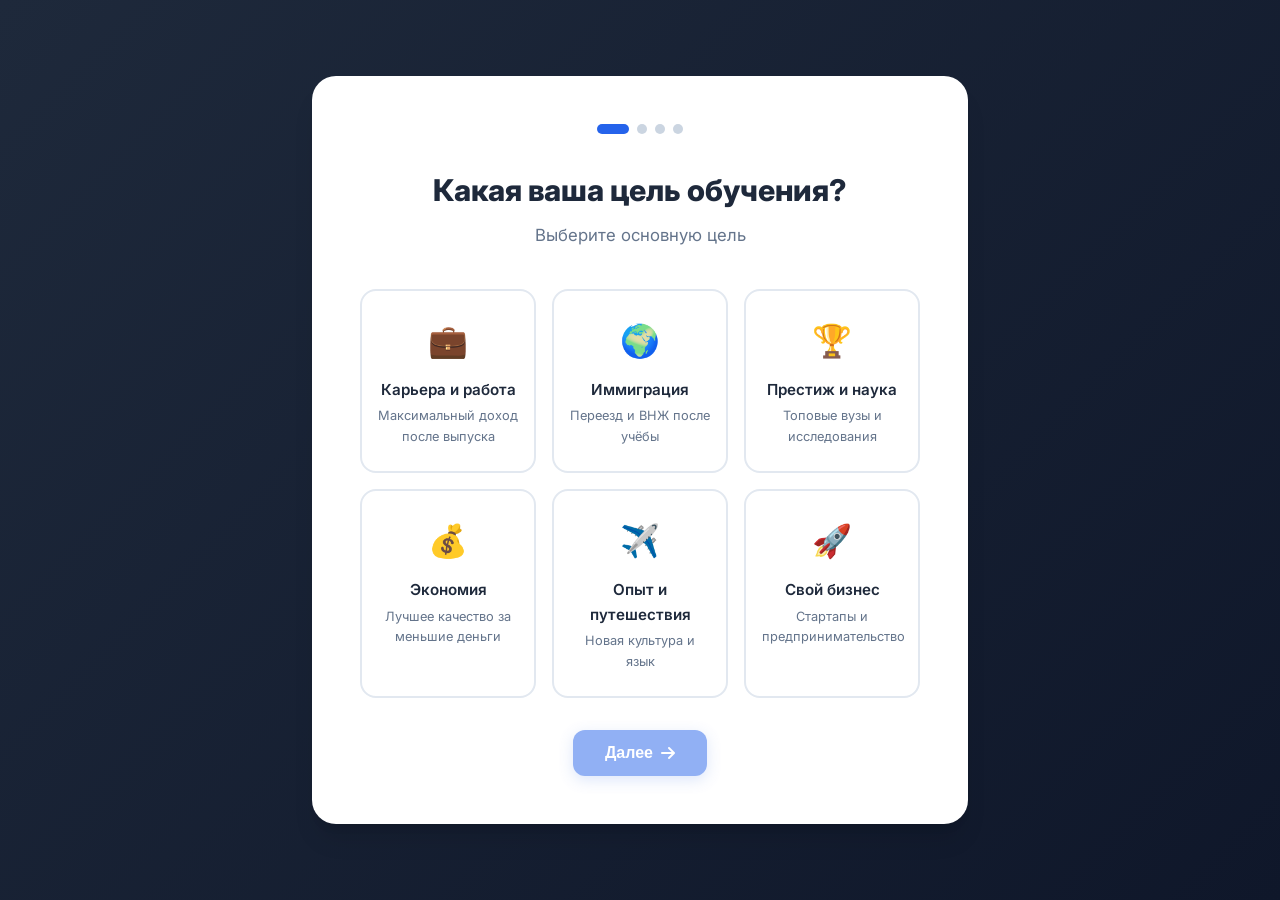
==== uniselect.html @ 7693657a "Мобильный UX, иконки FA, редизайн quiz, i18n 3 языка - Мобильная навигация: lang-switcher скрыт в хе" ====
<!DOCTYPE html>
<html lang="ru">
<head>
<meta charset="UTF-8">
<meta name="viewport" content="width=device-width, initial-scale=1.0">
<title>Подбор университета | NIHAO STUDY</title>
<link href="https://fonts.googleapis.com/css2?family=Inter:wght@300;400;500;600;700;800&display=swap" rel="stylesheet">
<link rel="stylesheet" href="https://cdnjs.cloudflare.com/ajax/libs/font-awesome/6.4.0/css/all.min.css">
<style>
:root {
  --primary: #2563eb; --primary-dark: #1d4ed8; --primary-light: #dbeafe;
  --secondary: #f59e0b; --success: #10b981; --danger: #ef4444; --warning: #f59e0b;
  --dark: #1e293b; --gray-50: #f8fafc; --gray-100: #f1f5f9; --gray-200: #e2e8f0;
  --gray-300: #cbd5e1; --gray-400: #94a3b8; --gray-500: #64748b; --gray-600: #475569;
  --gray-700: #334155; --gray-800: #1e293b;
  --shadow-sm: 0 1px 2px 0 rgb(0 0 0 / 0.05);
  --shadow: 0 1px 3px 0 rgb(0 0 0 / 0.1), 0 1px 2px -1px rgb(0 0 0 / 0.1);
  --shadow-md: 0 4px 6px -1px rgb(0 0 0 / 0.1), 0 2px 4px -2px rgb(0 0 0 / 0.1);
  --shadow-lg: 0 10px 15px -3px rgb(0 0 0 / 0.1), 0 4px 6px -4px rgb(0 0 0 / 0.1);
  --shadow-xl: 0 20px 25px -5px rgb(0 0 0 / 0.1), 0 8px 10px -6px rgb(0 0 0 / 0.1);
  --radius: 12px; --radius-lg: 16px; --radius-xl: 24px;
}
* { margin: 0; padding: 0; box-sizing: border-box; }
body {
  font-family: 'Inter', -apple-system, BlinkMacSystemFont, sans-serif;
  background: var(--gray-50); color: var(--gray-800); line-height: 1.6; overflow-x: hidden;
}

/* Onboarding */
.onboarding-overlay {
  position: fixed; inset: 0; z-index: 1000;
  background: linear-gradient(135deg, #1e293b 0%, #0f172a 100%);
  display: flex; align-items: center; justify-content: center;
  transition: opacity 0.6s ease, visibility 0.6s ease;
}
.onboarding-overlay.hidden { opacity: 0; visibility: hidden; pointer-events: none; }
.onboarding-container { width: 100%; max-width: 720px; padding: 2rem; }
.onboarding-step {
  background: white; border-radius: var(--radius-xl); padding: 3rem;
  box-shadow: var(--shadow-xl); animation: slideUp 0.5s ease; display: none;
}
.onboarding-step.active { display: block; }
@keyframes slideUp { from { opacity: 0; transform: translateY(30px); } to { opacity: 1; transform: translateY(0); } }
.step-indicator { display: flex; gap: 8px; justify-content: center; margin-bottom: 2rem; }
.step-dot { width: 10px; height: 10px; border-radius: 50%; background: var(--gray-300); transition: all 0.3s ease; }
.step-dot.active { background: var(--primary); width: 32px; border-radius: 5px; }
.step-dot.completed { background: var(--success); }
.onboarding-title { font-size: 1.875rem; font-weight: 800; text-align: center; margin-bottom: 0.5rem; color: var(--dark); }
.onboarding-subtitle { text-align: center; color: var(--gray-500); margin-bottom: 2.5rem; font-size: 1.05rem; }
.option-grid { display: grid; grid-template-columns: repeat(auto-fit, minmax(160px, 1fr)); gap: 1rem; margin-bottom: 2rem; }
.option-card {
  border: 2px solid var(--gray-200); border-radius: var(--radius-lg); padding: 1.5rem 1rem;
  text-align: center; cursor: pointer; transition: all 0.2s ease; background: white;
}
.option-card:hover { border-color: var(--primary-light); transform: translateY(-2px); }
.option-card.selected { border-color: var(--primary); background: var(--primary-light); box-shadow: 0 0 0 4px rgba(37,99,235,0.1); }
.option-card .icon { font-size: 2rem; margin-bottom: 0.75rem; display: block; }
.option-card .label { font-weight: 600; font-size: 0.95rem; }
.option-card .desc { font-size: 0.8rem; color: var(--gray-500); margin-top: 0.25rem; }
.range-slider { margin: 2rem 0; }
.range-slider label { display: flex; justify-content: space-between; font-weight: 600; margin-bottom: 0.75rem; }
.range-slider input[type="range"] { width: 100%; height: 8px; -webkit-appearance: none; background: var(--gray-200); border-radius: 4px; outline: none; }
.range-slider input[type="range"]::-webkit-slider-thumb { -webkit-appearance: none; width: 24px; height: 24px; background: var(--primary); border-radius: 50%; cursor: pointer; box-shadow: 0 2px 6px rgba(37,99,235,0.3); border: 3px solid white; }
.range-value { text-align: center; font-size: 1.5rem; font-weight: 800; color: var(--primary); margin-top: 0.5rem; }
.btn-group { display: flex; gap: 1rem; justify-content: center; margin-top: 2rem; flex-wrap: wrap; }
.btn {
  padding: 0.875rem 2rem; border-radius: var(--radius); font-weight: 600; font-size: 1rem;
  cursor: pointer; border: none; transition: all 0.2s ease; display: inline-flex; align-items: center; gap: 0.5rem;
}
.btn-primary { background: var(--primary); color: white; box-shadow: 0 4px 14px rgba(37,99,235,0.3); }
.btn-primary:hover { background: var(--primary-dark); transform: translateY(-1px); }
.btn-secondary { background: var(--gray-100); color: var(--gray-700); }
.btn-secondary:hover { background: var(--gray-200); }
.btn:disabled { opacity: 0.5; cursor: not-allowed; transform: none !important; }

/* App */
.app-container { display: none; }
.app-container.active { display: block; }
.app-header {
  background: rgba(255,255,255,0.95); border-bottom: 1px solid var(--gray-200);
  padding: 0 2rem; position: sticky; top: 0; z-index: 100; backdrop-filter: blur(10px);
}
.header-inner { max-width: 1400px; margin: 0 auto; display: flex; align-items: center; justify-content: space-between; height: 64px; }
.logo { display: flex; align-items: center; gap: 0.75rem; font-weight: 800; font-size: 1.35rem; color: var(--dark); text-decoration: none; }
.logo-icon { width: 40px; height: 40px; background: linear-gradient(135deg, var(--primary), #3b82f6); border-radius: var(--radius); display: flex; align-items: center; justify-content: center; color: white; font-size: 1.1rem; }
.nav-tabs { display: flex; gap: 0.25rem; }
.nav-tab { padding: 0.5rem 1.25rem; border-radius: var(--radius); font-weight: 500; font-size: 0.9rem; cursor: pointer; border: none; background: transparent; color: var(--gray-500); transition: all 0.2s; position: relative; }
.nav-tab:hover { color: var(--gray-700); background: var(--gray-100); }
.nav-tab.active { color: var(--primary); background: var(--primary-light); }
.nav-tab .badge { position: absolute; top: 2px; right: 2px; background: var(--danger); color: white; font-size: 0.65rem; width: 18px; height: 18px; border-radius: 50%; display: flex; align-items: center; justify-content: center; font-weight: 700; }
.header-actions { display: flex; align-items: center; gap: 0.75rem; }
.lang-switch, .currency-switch {
  padding: 0.4rem 0.75rem; border: 1px solid var(--gray-200); border-radius: var(--radius);
  background: white; font-size: 0.85rem; cursor: pointer; color: var(--gray-600); font-weight: 500;
}
.user-avatar { width: 36px; height: 36px; background: linear-gradient(135deg, var(--primary), #8b5cf6); border-radius: 50%; display: flex; align-items: center; justify-content: center; color: white; font-weight: 700; font-size: 0.85rem; cursor: pointer; }

.main-content { max-width: 1400px; margin: 0 auto; padding: 2rem; display: grid; grid-template-columns: 280px 1fr; gap: 2rem; }
.sidebar { position: sticky; top: 88px; height: calc(100vh - 104px); overflow-y: auto; }
.filter-card { background: white; border-radius: var(--radius-lg); padding: 1.5rem; margin-bottom: 1rem; box-shadow: var(--shadow-sm); border: 1px solid var(--gray-200); }
.filter-title { font-weight: 700; font-size: 0.9rem; margin-bottom: 1rem; display: flex; align-items: center; gap: 0.5rem; color: var(--gray-700); }
.filter-group { margin-bottom: 1.25rem; }
.filter-group:last-child { margin-bottom: 0; }
.filter-label { font-size: 0.8rem; font-weight: 600; color: var(--gray-500); margin-bottom: 0.5rem; display: block; }
.checkbox-list { display: flex; flex-direction: column; gap: 0.4rem; }
.checkbox-item { display: flex; align-items: center; gap: 0.6rem; padding: 0.4rem 0.5rem; border-radius: 8px; cursor: pointer; transition: background 0.15s; font-size: 0.9rem; }
.checkbox-item:hover { background: var(--gray-50); }
.checkbox-item input[type="checkbox"] { width: 18px; height: 18px; accent-color: var(--primary); cursor: pointer; }
.checkbox-item .count { margin-left: auto; font-size: 0.75rem; color: var(--gray-400); background: var(--gray-100); padding: 2px 8px; border-radius: 10px; }
.price-range { display: flex; align-items: center; gap: 0.5rem; }
.price-range input { flex: 1; padding: 0.5rem; border: 1px solid var(--gray-200); border-radius: 8px; font-size: 0.85rem; text-align: center; }
.reset-btn { width: 100%; padding: 0.75rem; border: 1px solid var(--gray-200); background: white; border-radius: var(--radius); font-weight: 600; color: var(--gray-600); cursor: pointer; transition: all 0.2s; font-size: 0.9rem; }
.reset-btn:hover { background: var(--gray-50); border-color: var(--gray-300); }

.content-area { min-width: 0; }
.content-header { display: flex; align-items: center; justify-content: space-between; margin-bottom: 1.5rem; flex-wrap: wrap; gap: 1rem; }
.results-count { font-size: 1.1rem; font-weight: 700; color: var(--gray-800); }
.results-count span { color: var(--primary); }
.sort-dropdown { padding: 0.5rem 1rem; border: 1px solid var(--gray-200); border-radius: var(--radius); background: white; font-size: 0.9rem; cursor: pointer; color: var(--gray-600); }

.uni-grid { display: grid; grid-template-columns: repeat(auto-fill, minmax(340px, 1fr)); gap: 1.25rem; }
.uni-card { background: white; border-radius: var(--radius-lg); border: 1px solid var(--gray-200); overflow: hidden; transition: all 0.3s ease; position: relative; display: flex; flex-direction: column; }
.uni-card:hover { transform: translateY(-4px); box-shadow: var(--shadow-lg); border-color: var(--gray-300); }
.uni-card.compared { border-color: var(--primary); box-shadow: 0 0 0 3px var(--primary-light); }
.uni-card.favorite .fav-btn { color: var(--danger); }
.uni-card-header { padding: 1.25rem 1.25rem 0.75rem; display: flex; gap: 1rem; }
.uni-logo { width: 56px; height: 56px; border-radius: var(--radius); background: linear-gradient(135deg, var(--gray-100), var(--gray-200)); display: flex; align-items: center; justify-content: center; font-size: 1.5rem; flex-shrink: 0; }
.uni-header-info { flex: 1; min-width: 0; }
.uni-name { font-weight: 700; font-size: 1.05rem; color: var(--dark); line-height: 1.3; margin-bottom: 0.25rem; white-space: nowrap; overflow: hidden; text-overflow: ellipsis; }
.uni-location { font-size: 0.85rem; color: var(--gray-500); display: flex; align-items: center; gap: 0.35rem; }
.uni-ranking { display: flex; align-items: center; gap: 0.5rem; margin-top: 0.4rem; flex-wrap: wrap; }
.rank-badge { background: var(--primary-light); color: var(--primary); padding: 0.2rem 0.6rem; border-radius: 6px; font-size: 0.75rem; font-weight: 700; }
.rank-badge.gold { background: #fef3c7; color: #92400e; }
.rank-badge.silver { background: #f3f4f6; color: #4b5563; }
.uni-card-body { padding: 0 1.25rem; flex: 1; }
.uni-tags { display: flex; flex-wrap: wrap; gap: 0.4rem; margin-bottom: 0.75rem; }
.uni-tag { font-size: 0.75rem; font-weight: 500; padding: 0.25rem 0.6rem; border-radius: 6px; background: var(--gray-100); color: var(--gray-600); }
.uni-tag.lang-en { background: #dbeafe; color: #1e40af; }
.uni-tag.lang-cn { background: #fce7f3; color: #9d174d; }
.uni-tag.lang-ru { background: #f3e8ff; color: #6b21a8; }
.uni-tag.deadline { background: #fef3c7; color: #92400e; }
.uni-details { display: grid; grid-template-columns: 1fr 1fr; gap: 0.5rem; margin-bottom: 0.75rem; }
.detail-item { font-size: 0.85rem; }
.detail-item .label { font-size: 0.75rem; color: var(--gray-400); margin-bottom: 0.1rem; }
.detail-item .value { font-weight: 600; color: var(--gray-700); }
.detail-item .value.price { color: var(--success); }
.uni-progress { margin-bottom: 0.75rem; }
.progress-label { display: flex; justify-content: space-between; font-size: 0.8rem; margin-bottom: 0.3rem; }
.progress-label .label { color: var(--gray-500); }
.progress-label .value { font-weight: 700; color: var(--primary); }
.progress-bar { height: 6px; background: var(--gray-100); border-radius: 3px; overflow: hidden; }
.progress-fill { height: 100%; background: linear-gradient(90deg, var(--primary), #3b82f6); border-radius: 3px; transition: width 0.6s ease; }
.uni-card-footer { padding: 0.75rem 1.25rem 1.25rem; display: flex; gap: 0.5rem; }
.card-btn { flex: 1; padding: 0.6rem; border-radius: var(--radius); font-size: 0.85rem; font-weight: 600; cursor: pointer; border: none; transition: all 0.2s; display: flex; align-items: center; justify-content: center; gap: 0.4rem; }
.card-btn-outline { background: white; border: 1px solid var(--gray-200); color: var(--gray-600); }
.card-btn-outline:hover { background: var(--gray-50); border-color: var(--gray-300); }
.card-btn-primary { background: var(--primary); color: white; }
.card-btn-primary:hover { background: var(--primary-dark); }
.card-btn-primary.added { background: var(--success); }

.compare-bar { position: fixed; bottom: 0; left: 0; right: 0; background: white; border-top: 1px solid var(--gray-200); padding: 1rem 2rem; box-shadow: 0 -4px 20px rgba(0,0,0,0.08); z-index: 90; transform: translateY(100%); transition: transform 0.3s ease; }
.compare-bar.active { transform: translateY(0); }
.compare-bar-inner { max-width: 1400px; margin: 0 auto; display: flex; align-items: center; justify-content: space-between; flex-wrap: wrap; gap: 1rem; }
.compare-thumbs { display: flex; gap: 0.75rem; }
.compare-thumb { width: 48px; height: 48px; border-radius: var(--radius); background: var(--gray-100); display: flex; align-items: center; justify-content: center; font-size: 1.25rem; border: 2px solid var(--gray-200); position: relative; }
.compare-thumb .remove { position: absolute; top: -6px; right: -6px; width: 18px; height: 18px; background: var(--danger); color: white; border-radius: 50%; font-size: 0.65rem; display: flex; align-items: center; justify-content: center; cursor: pointer; }
.compare-info { font-weight: 600; color: var(--gray-700); }
.compare-info span { color: var(--primary); }
.compare-actions { display: flex; gap: 0.75rem; }

.modal-overlay { position: fixed; inset: 0; z-index: 200; background: rgba(15, 23, 42, 0.6); backdrop-filter: blur(4px); display: flex; align-items: center; justify-content: center; padding: 2rem; opacity: 0; visibility: hidden; transition: all 0.3s ease; }
.modal-overlay.active { opacity: 1; visibility: visible; }
.modal { background: white; border-radius: var(--radius-xl); width: 100%; max-width: 1200px; max-height: 90vh; overflow: hidden; display: flex; flex-direction: column; transform: scale(0.95); transition: transform 0.3s ease; }
.modal-overlay.active .modal { transform: scale(1); }
.modal-header { padding: 1.5rem 2rem; border-bottom: 1px solid var(--gray-200); display: flex; align-items: center; justify-content: space-between; }
.modal-title { font-size: 1.25rem; font-weight: 700; }
.modal-close { width: 36px; height: 36px; border-radius: 50%; border: none; background: var(--gray-100); cursor: pointer; font-size: 1.1rem; color: var(--gray-500); transition: all 0.2s; }
.modal-close:hover { background: var(--gray-200); color: var(--gray-700); }
.modal-body { padding: 2rem; overflow-y: auto; flex: 1; }

.comparison-table { width: 100%; border-collapse: collapse; }
.comparison-table th, .comparison-table td { padding: 1rem; text-align: left; border-bottom: 1px solid var(--gray-200); }
.comparison-table th { background: var(--gray-50); font-weight: 700; font-size: 0.85rem; color: var(--gray-500); text-transform: uppercase; letter-spacing: 0.05em; position: sticky; top: 0; }
.comparison-table td { font-size: 0.95rem; vertical-align: top; }
.comparison-table tr:hover td { background: var(--gray-50); }
.comparison-table .uni-col { min-width: 220px; }
.comparison-table .uni-col-header { display: flex; align-items: center; gap: 0.75rem; }
.comparison-table .uni-col-logo { width: 40px; height: 40px; border-radius: 8px; background: var(--gray-100); display: flex; align-items: center; justify-content: center; font-size: 1.2rem; }
.comparison-table .uni-col-name { font-weight: 700; font-size: 0.95rem; }
.comparison-table .uni-col-location { font-size: 0.8rem; color: var(--gray-500); }
.comparison-table .highlight-best { background: #ecfdf5 !important; color: var(--success); font-weight: 700; }
.comparison-table .highlight-worst { background: #fef2f2 !important; color: var(--danger); }

.chart-row { display: flex; align-items: center; gap: 1rem; margin: 0.3rem 0; }
.chart-bar-bg { flex: 1; height: 8px; background: var(--gray-100); border-radius: 4px; overflow: hidden; }
.chart-bar-fill { height: 100%; border-radius: 4px; transition: width 0.6s ease; }
.chart-label { font-size: 0.8rem; font-weight: 600; min-width: 40px; text-align: right; }

.rec-section { background: linear-gradient(135deg, #1e293b, #0f172a); border-radius: var(--radius-xl); padding: 2rem; color: white; margin-bottom: 2rem; }
.rec-header { display: flex; align-items: center; gap: 1rem; margin-bottom: 1.5rem; }
.rec-icon { width: 48px; height: 48px; background: rgba(255,255,255,0.1); border-radius: var(--radius); display: flex; align-items: center; justify-content: center; font-size: 1.5rem; }
.rec-title { font-size: 1.25rem; font-weight: 700; }
.rec-subtitle { font-size: 0.9rem; opacity: 0.7; }
.rec-cards { display: grid; grid-template-columns: repeat(auto-fit, minmax(280px, 1fr)); gap: 1rem; }
.rec-card { background: rgba(255,255,255,0.05); border: 1px solid rgba(255,255,255,0.1); border-radius: var(--radius-lg); padding: 1.25rem; transition: all 0.2s; }
.rec-card:hover { background: rgba(255,255,255,0.08); transform: translateY(-2px); }
.rec-match { display: flex; align-items: center; justify-content: space-between; margin-bottom: 0.75rem; }
.rec-match-label { font-size: 0.8rem; opacity: 0.7; }
.rec-match-value { font-size: 1.25rem; font-weight: 800; color: #34d399; }
.rec-uni-name { font-weight: 700; margin-bottom: 0.25rem; }
.rec-uni-location { font-size: 0.85rem; opacity: 0.7; margin-bottom: 0.75rem; }
.rec-reasons { display: flex; flex-direction: column; gap: 0.4rem; }
.rec-reason { font-size: 0.8rem; display: flex; align-items: center; gap: 0.4rem; }
.rec-reason i { color: #34d399; font-size: 0.7rem; }

.favorites-grid { display: grid; grid-template-columns: repeat(auto-fill, minmax(300px, 1fr)); gap: 1.25rem; }
.checklist-card { background: white; border-radius: var(--radius-lg); padding: 1.5rem; border: 1px solid var(--gray-200); margin-bottom: 1.25rem; }
.checklist-title { font-weight: 700; margin-bottom: 1rem; display: flex; align-items: center; gap: 0.5rem; }
.checklist-item { display: flex; align-items: center; gap: 0.75rem; padding: 0.6rem 0; border-bottom: 1px solid var(--gray-100); cursor: pointer; transition: all 0.2s; }
.checklist-item:last-child { border-bottom: none; }
.checklist-item:hover { padding-left: 0.5rem; }
.checklist-item input[type="checkbox"] { width: 20px; height: 20px; accent-color: var(--primary); cursor: pointer; }
.checklist-item.checked { opacity: 0.5; text-decoration: line-through; }
.checklist-progress { margin-top: 1rem; height: 8px; background: var(--gray-100); border-radius: 4px; overflow: hidden; }
.checklist-progress-fill { height: 100%; background: var(--success); border-radius: 4px; transition: width 0.4s ease; }
.checklist-progress-text { text-align: right; font-size: 0.8rem; color: var(--gray-500); margin-top: 0.5rem; }

.analytics-grid { display: grid; grid-template-columns: repeat(auto-fit, minmax(300px, 1fr)); gap: 1.25rem; }
.analytics-card { background: white; border-radius: var(--radius-lg); padding: 1.5rem; border: 1px solid var(--gray-200); }
.analytics-card h3 { font-size: 1rem; font-weight: 700; margin-bottom: 1rem; color: var(--gray-700); }
.stat-row { display: flex; justify-content: space-between; align-items: center; padding: 0.6rem 0; border-bottom: 1px solid var(--gray-100); }
.stat-row:last-child { border-bottom: none; }
.stat-label { font-size: 0.9rem; color: var(--gray-600); }
.stat-value { font-weight: 700; color: var(--gray-800); }
.stat-value.positive { color: var(--success); }
.stat-value.negative { color: var(--danger); }
.roi-chart { display: flex; align-items: flex-end; gap: 1rem; height: 200px; padding-top: 1rem; }
.roi-bar-wrapper { flex: 1; display: flex; flex-direction: column; align-items: center; gap: 0.5rem; }
.roi-bar { width: 100%; background: linear-gradient(to top, var(--primary), #3b82f6); border-radius: 6px 6px 0 0; transition: height 0.8s ease; min-height: 4px; }
.roi-bar-label { font-size: 0.75rem; font-weight: 600; color: var(--gray-600); text-align: center; }
.roi-bar-value { font-size: 0.8rem; font-weight: 700; color: var(--primary); }

.empty-state { text-align: center; padding: 4rem 2rem; }
.empty-state-icon { font-size: 4rem; margin-bottom: 1rem; opacity: 0.3; }
.empty-state h3 { font-size: 1.25rem; margin-bottom: 0.5rem; }
.empty-state p { color: var(--gray-500); }

.toast-container { position: fixed; top: 80px; right: 2rem; z-index: 300; display: flex; flex-direction: column; gap: 0.5rem; }
.toast { background: white; border-radius: var(--radius); padding: 1rem 1.25rem; box-shadow: var(--shadow-lg); border-left: 4px solid var(--primary); display: flex; align-items: center; gap: 0.75rem; animation: slideInRight 0.3s ease; min-width: 280px; }
.toast.success { border-left-color: var(--success); }
.toast.error { border-left-color: var(--danger); }
@keyframes slideInRight { from { opacity: 0; transform: translateX(30px); } to { opacity: 1; transform: translateX(0); } }

@keyframes fadeIn { from { opacity: 0; transform: translateY(10px); } to { opacity: 1; transform: translateY(0); } }
.animate-in { animation: fadeIn 0.4s ease forwards; }

.mobile-filter-toggle { display: none; position: fixed; bottom: 80px; right: 1rem; width: 56px; height: 56px; border-radius: 50%; background: var(--primary); color: white; border: none; box-shadow: var(--shadow-lg); font-size: 1.25rem; cursor: pointer; z-index: 80; align-items: center; justify-content: center; }

::-webkit-scrollbar { width: 8px; }
::-webkit-scrollbar-track { background: transparent; }
::-webkit-scrollbar-thumb { background: var(--gray-300); border-radius: 4px; }
::-webkit-scrollbar-thumb:hover { background: var(--gray-400); }

@media (max-width: 1024px) {
  .main-content { grid-template-columns: 1fr; }
  .sidebar { position: relative; top: 0; height: auto; }
  .uni-grid { grid-template-columns: repeat(auto-fill, minmax(300px, 1fr)); }
  .mobile-filter-toggle { display: flex; }
}
@media (max-width: 768px) {
  .main-content { padding: 1rem; }
  .uni-grid { grid-template-columns: 1fr; }
  .onboarding-container { padding: 1rem; }
  .onboarding-step { padding: 1.5rem; }
  .nav-tabs { display: none; }
  .modal { max-width: 100%; border-radius: var(--radius-lg) var(--radius-lg) 0 0; }
  .modal-overlay { align-items: flex-end; padding: 0; }
  .comparison-table { font-size: 0.85rem; }
  .comparison-table th, .comparison-table td { padding: 0.75rem 0.5rem; }
  .header-actions .btn-secondary { display: none; }
}
</style>
</head>
<body>

<!-- ONBOARDING -->
<div class="onboarding-overlay" id="onboarding">
<div class="onboarding-container">

<!-- Step 1: Goal -->
<div class="onboarding-step active" data-step="1">
  <div class="step-indicator"><div class="step-dot active"></div><div class="step-dot"></div><div class="step-dot"></div><div class="step-dot"></div></div>
  <h2 class="onboarding-title">Какая ваша цель обучения?</h2>
  <p class="onboarding-subtitle">Выберите основную цель — это поможет нам подобрать лучшие варианты</p>
  <div class="option-grid" id="goal-options">
    <div class="option-card" data-value="career"><span class="icon">💼</span><div class="label">Карьера и работа</div><div class="desc">Максимальный доход после выпуска</div></div>
    <div class="option-card" data-value="immigration"><span class="icon">🌍</span><div class="label">Иммиграция</div><div class="desc">Переезд и ВНЖ после учёбы</div></div>
    <div class="option-card" data-value="prestige"><span class="icon">🏆</span><div class="label">Престиж и наука</div><div class="desc">Топовые вузы и исследования</div></div>
    <div class="option-card" data-value="budget"><span class="icon">💰</span><div class="label">Экономия</div><div class="desc">Лучшее качество за меньшие деньги</div></div>
    <div class="option-card" data-value="experience"><span class="icon">✈️</span><div class="label">Опыт и путешествия</div><div class="desc">Новая культура и язык</div></div>
    <div class="option-card" data-value="startup"><span class="icon">🚀</span><div class="label">Свой бизнес</div><div class="desc">Стартапы и предпринимательство</div></div>
  </div>
  <div class="btn-group">
    <button class="btn btn-primary" id="btn-step1-next" disabled>Далее <i class="fas fa-arrow-right"></i></button>
  </div>
</div>

<!-- Step 2: Region -->
<div class="onboarding-step" data-step="2">
  <div class="step-indicator"><div class="step-dot completed"></div><div class="step-dot active"></div><div class="step-dot"></div><div class="step-dot"></div></div>
  <h2 class="onboarding-title">Какие страны рассматриваете?</h2>
  <p class="onboarding-subtitle">Можно выбрать несколько вариантов</p>
  <div class="option-grid" id="region-options">
    <div class="option-card" data-value="china"><span class="icon">🇨🇳</span><div class="label">Китай</div><div class="desc">Стипендии, технологии, рынок</div></div>
    <div class="option-card" data-value="usa"><span class="icon">🇺🇸</span><div class="label">США</div><div class="desc">Топовые вузы, стартапы</div></div>
    <div class="option-card" data-value="europe"><span class="icon">🇪🇺</span><div class="label">Европа</div><div class="desc">Доступное образование, ВНЖ</div></div>
    <div class="option-card" data-value="other"><span class="icon">🌏</span><div class="label">Другие страны</div><div class="desc">Канада, Австралия, Азия</div></div>
  </div>
  <div class="btn-group">
    <button class="btn btn-secondary" id="btn-step2-back"><i class="fas fa-arrow-left"></i> Назад</button>
    <button class="btn btn-primary" id="btn-step2-next" disabled>Далее <i class="fas fa-arrow-right"></i></button>
  </div>
</div>

<!-- Step 3: Budget -->
<div class="onboarding-step" data-step="3">
  <div class="step-indicator"><div class="step-dot completed"></div><div class="step-dot completed"></div><div class="step-dot active"></div><div class="step-dot"></div></div>
  <h2 class="onboarding-title">Какой бюджет на обучение в год?</h2>
  <p class="onboarding-subtitle">Укажите максимальную сумму в USD</p>
  <div class="range-slider">
    <label><span>Бюджет</span><span id="budget-label">$15,000</span></label>
    <input type="range" id="budget-range" min="0" max="100000" step="1000" value="15000">
    <div class="range-value" id="budget-value">$15,000 / год</div>
  </div>
  <div class="btn-group">
    <button class="btn btn-secondary" id="btn-step3-back"><i class="fas fa-arrow-left"></i> Назад</button>
    <button class="btn btn-primary" id="btn-step3-next">Далее <i class="fas fa-arrow-right"></i></button>
  </div>
</div>

<!-- Step 4: Language -->
<div class="onboarding-step" data-step="4">
  <div class="step-indicator"><div class="step-dot completed"></div><div class="step-dot completed"></div><div class="step-dot completed"></div><div class="step-dot active"></div></div>
  <h2 class="onboarding-title">Какой язык обучения предпочитаете?</h2>
  <p class="onboarding-subtitle">Можно выбрать несколько вариантов</p>
  <div class="option-grid" id="lang-options">
    <div class="option-card" data-value="english"><span class="icon">🇬🇧</span><div class="label">Английский</div><div class="desc">IELTS/TOEFL требуется</div></div>
    <div class="option-card" data-value="chinese"><span class="icon">🇨🇳</span><div class="label">Китайский</div><div class="desc">HSK требуется</div></div>
    <div class="option-card" data-value="russian"><span class="icon">🇷🇺</span><div class="label">Русский</div><div class="desc">Доступно в некоторых вузах</div></div>
    <div class="option-card" data-value="any"><span class="icon">🌐</span><div class="label">Любой</div><div class="desc">Не имеет значения</div></div>
  </div>
  <div class="btn-group">
    <button class="btn btn-secondary" id="btn-step4-back"><i class="fas fa-arrow-left"></i> Назад</button>
    <button class="btn btn-primary" id="btn-step4-finish" disabled>Начать подбор <i class="fas fa-rocket"></i></button>
  </div>
</div>

</div>
</div>

<!-- APP -->
<div class="app-container" id="app">
<header class="app-header">
  <div class="header-inner">
    <a href="/" class="logo" style="text-decoration:none;">
      <img src="/logo.svg" alt="NIHAO STUDY" style="height:36px; width:auto;" />
    </a>
    <a href="/" class="btn btn-secondary" style="padding:0.4rem 0.9rem; font-size:0.82rem; margin-left:0.5rem; text-decoration:none; border-radius:8px; display:flex; align-items:center; gap:0.4rem;"><i class="fas fa-arrow-left"></i> На сайт</a>
    <nav class="nav-tabs">
      <button class="nav-tab active" data-tab="search" onclick="showTab('search')"><i class="fas fa-search"></i> <span class="tab-text">Подбор</span></button>
      <button class="nav-tab" data-tab="recommendations" onclick="showTab('recommendations')"><i class="fas fa-star"></i> <span class="tab-text">Рекомендации</span></button>
      <button class="nav-tab" data-tab="favorites" onclick="showTab('favorites')"><i class="fas fa-heart"></i> <span class="tab-text">Избранное</span><span class="badge" id="fav-badge" style="display:none">0</span></button>
      <button class="nav-tab" data-tab="analytics" onclick="showTab('analytics')"><i class="fas fa-chart-line"></i> <span class="tab-text">Аналитика</span></button>
      <button class="nav-tab" data-tab="checklist" onclick="showTab('checklist')"><i class="fas fa-tasks"></i> <span class="tab-text">Чек-лист</span></button>
    </nav>
    <div class="header-actions">
      <select class="lang-switch" id="lang-switch" onchange="changeLanguage(this.value)">
        <option value="ru">🇷🇺 Русский</option>
        <option value="en">🇬🇧 English</option>
        <option value="kz">🇰🇿 Қазақша</option>
      </select>
      <select class="currency-switch" id="currency-switch" onchange="changeCurrency(this.value)">
        <option value="USD">$ USD</option>
        <option value="CNY">¥ CNY</option>
        <option value="KZT">₸ KZT</option>
        <option value="RUB">₽ RUB</option>
        <option value="EUR">€ EUR</option>
      </select>
      <button class="btn btn-secondary" style="padding:0.5rem 1rem; font-size:0.85rem;" onclick="restartOnboarding()"><i class="fas fa-redo"></i> <span class="new-search-text">Новый подбор</span></button>
      <div class="user-avatar">A</div>
    </div>
  </div>
</header>

<div class="main-content">
  <aside class="sidebar" id="sidebar">
    <div class="filter-card">
      <div class="filter-title"><i class="fas fa-filter"></i> <span class="filters-text">Фильтры</span></div>
      <div class="filter-group">
        <label class="filter-label"><span class="country-text">Страна</span></label>
        <div class="checkbox-list" id="filter-country">
          <label class="checkbox-item"><input type="checkbox" value="china" checked><span>🇨🇳 <span class="china-text">Китай</span></span><span class="count" id="count-china">0</span></label>
          <label class="checkbox-item"><input type="checkbox" value="usa" checked><span>🇺🇸 <span class="usa-text">США</span></span><span class="count" id="count-usa">0</span></label>
          <label class="checkbox-item"><input type="checkbox" value="europe" checked><span>🇪🇺 <span class="europe-text">Европа</span></span><span class="count" id="count-europe">0</span></label>
          <label class="checkbox-item"><input type="checkbox" value="other" checked><span>🌏 <span class="other-text">Другие страны</span></span><span class="count" id="count-other">0</span></label>
        </div>
      </div>
      <div class="filter-group">
        <label class="filter-label"><span class="lang-text">Язык обучения</span></label>
        <div class="checkbox-list" id="filter-lang">
          <label class="checkbox-item"><input type="checkbox" value="english" checked><span class="english-text">Английский</span></label>
          <label class="checkbox-item"><input type="checkbox" value="chinese" checked><span class="chinese-text">Китайский</span></label>
          <label class="checkbox-item"><input type="checkbox" value="russian" checked><span class="russian-text">Русский</span></label>
          <label class="checkbox-item"><input type="checkbox" value="german" checked><span class="german-text">Deutsch</span></label>
          <label class="checkbox-item"><input type="checkbox" value="french" checked><span class="french-text">Français</span></label>
        </div>
      </div>
      <div class="filter-group">
        <label class="filter-label"><span class="cost-text">Стоимость в год (USD)</span></label>
        <div class="price-range">
          <input type="number" id="price-min" placeholder="От" value="0" min="0">
          <span>—</span>
          <input type="number" id="price-max" placeholder="До" value="100000" min="0">
        </div>
      </div>
      <div class="filter-group">
        <label class="filter-label"><span class="ranking-text">Рейтинг (QS/THE)</span></label>
        <div class="checkbox-list" id="filter-ranking">
          <label class="checkbox-item"><input type="checkbox" value="top50" checked><span class="top50-text">Топ 50</span></label>
          <label class="checkbox-item"><input type="checkbox" value="top100" checked><span class="top100-text">Топ 100</span></label>
          <label class="checkbox-item"><input type="checkbox" value="top500" checked><span class="top500-text">Топ 500</span></label>
          <label class="checkbox-item"><input type="checkbox" value="other" checked><span class="other-rank-text">Другие</span></label>
        </div>
      </div>
      <div class="filter-group">
        <label class="filter-label"><span class="major-text">Специальность</span></label>
        <div class="checkbox-list" id="filter-major">
          <label class="checkbox-item"><input type="checkbox" value="cs" checked><span class="cs-text">Computer Science</span></label>
          <label class="checkbox-item"><input type="checkbox" value="business" checked><span class="business-text">Business / MBA</span></label>
          <label class="checkbox-item"><input type="checkbox" value="engineering" checked><span class="engineering-text">Engineering</span></label>
          <label class="checkbox-item"><input type="checkbox" value="medicine" checked><span class="medicine-text">Medicine</span></label>
          <label class="checkbox-item"><input type="checkbox" value="economics" checked><span class="economics-text">Economics</span></label>
          <label class="checkbox-item"><input type="checkbox" value="natural_sciences" checked><span class="ns-text">Natural Sciences</span></label>
          <label class="checkbox-item"><input type="checkbox" value="humanities" checked><span class="hum-text">Humanities</span></label>
          <label class="checkbox-item"><input type="checkbox" value="law" checked><span class="law-text">Law</span></label>
        </div>
      </div>
      <button class="reset-btn" onclick="resetFilters()"><i class="fas fa-undo"></i> <span class="reset-text">Сбросить фильтры</span></button>
    </div>
  </aside>

  <div class="content-area">
    <!-- Search Tab -->
    <div class="tab-content active" data-tab="search">
      <div class="content-header">
        <div class="results-count"><span class="found-text">Найдено</span> <span id="results-count">0</span> <span class="unis-text">университетов</span></div>
        <select class="sort-dropdown" id="sort-select" onchange="sortUniversities()">
          <option value="match" class="opt-match">По совпадению</option>
          <option value="ranking" class="opt-rank">По рейтингу</option>
          <option value="price_asc" class="opt-cheap">Сначала дешевле</option>
          <option value="price_desc" class="opt-exp">Сначала дороже</option>
          <option value="salary" class="opt-sal">По зарплате выпускников</option>
        </select>
      </div>
      <div class="uni-grid" id="uni-grid"></div>
    </div>

    <!-- Recommendations Tab -->
    <div class="tab-content" data-tab="recommendations" style="display:none">
      <div class="rec-section">
        <div class="rec-header">
          <div class="rec-icon">🎯</div>
          <div>
            <div class="rec-title">Персональные рекомендации</div>
            <div class="rec-subtitle">На основе ваших предпочтений: <span id="rec-profile"></span></div>
          </div>
        </div>
        <div class="rec-cards" id="rec-cards"></div>
      </div>
      <h3 style="margin-bottom:1rem; font-size:1.1rem;" class="all-matching">Все подходящие варианты</h3>
      <div class="uni-grid" id="rec-all-grid"></div>
    </div>

    <!-- Favorites Tab -->
    <div class="tab-content" data-tab="favorites" style="display:none">
      <div class="content-header">
        <div class="results-count">Избранное: <span id="fav-count">0</span></div>
      </div>
      <div class="favorites-grid" id="favorites-grid"></div>
      <div class="empty-state" id="fav-empty" style="display:none">
        <div class="empty-state-icon">💔</div>
        <h3 class="fav-empty-title">Пока ничего не добавлено</h3>
        <p class="fav-empty-desc">Нажмите на сердечко на карточке университета, чтобы добавить в избранное</p>
      </div>
    </div>

    <!-- Analytics Tab -->
    <div class="tab-content" data-tab="analytics" style="display:none">
      <h2 style="margin-bottom:1.5rem; font-size:1.5rem;" class="analytics-title">📊 Аналитика и прогнозы</h2>
      <div class="analytics-grid" id="analytics-content"></div>
    </div>

    <!-- Checklist Tab -->
    <div class="tab-content" data-tab="checklist" style="display:none">
      <h2 style="margin-bottom:1.5rem; font-size:1.5rem;" class="checklist-title-main">✅ Чек-лист поступления</h2>
      <div id="checklist-content"></div>
    </div>
  </div>
</div>
</div>

<!-- Compare Bar -->
<div class="compare-bar" id="compare-bar">
  <div class="compare-bar-inner">
    <div style="display:flex; align-items:center; gap:1rem;">
      <div class="compare-thumbs" id="compare-thumbs"></div>
      <div class="compare-info">Выбрано: <span id="compare-count">0</span> / 5</div>
    </div>
    <div class="compare-actions">
      <button class="btn btn-secondary" style="padding:0.6rem 1.25rem; font-size:0.9rem;" onclick="clearComparison()">Очистить</button>
      <button class="btn btn-primary" style="padding:0.6rem 1.5rem; font-size:0.9rem;" onclick="openComparisonModal()"><i class="fas fa-columns"></i> Сравнить</button>
    </div>
  </div>
</div>

<!-- Comparison Modal -->
<div class="modal-overlay" id="comparison-modal">
  <div class="modal" style="max-width:1200px;">
    <div class="modal-header">
      <div class="modal-title"><i class="fas fa-columns"></i> Сравнение университетов</div>
      <button class="modal-close" onclick="closeComparisonModal()"><i class="fas fa-times"></i></button>
    </div>
    <div class="modal-body" id="comparison-content"></div>
  </div>
</div>

<!-- Toast Container -->
<div class="toast-container" id="toast-container"></div>

<!-- Mobile Filter Toggle -->
<button class="mobile-filter-toggle" onclick="toggleMobileFilters()"><i class="fas fa-filter"></i></button>
<script>
const TRANSLATIONS = {"ru": {"app_name": "UniSelect", "search": "Подбор", "recommendations": "Рекомендации", "favorites": "Избранное", "analytics": "Аналитика", "checklist": "Чек-лист", "new_search": "Новый подбор", "filters": "Фильтры", "country": "Страна", "language_study": "Язык обучения", "cost_per_year": "Стоимость в год", "ranking": "Рейтинг", "major": "Специальность", "found": "Найдено", "universities": "университетов", "match": "По совпадению", "by_ranking": "По рейтингу", "cheaper_first": "Сначала дешевле", "expensive_first": "Сначала дороже", "by_salary": "По зарплате выпускников", "tuition": "Обучение", "living": "Проживание", "total_year": "Всего / год", "salary_grad": "Зарплата", "employment": "Трудоустройство", "roi": "ROI (окупаемость)", "add_fav": "В избранное", "in_fav": "В избранном", "compare": "Сравнить", "added": "Добавлено", "compare_title": "Сравнение университетов", "clear": "Очистить", "fav_empty_title": "Пока ничего не добавлено", "fav_empty_desc": "Нажмите на сердечко на карточке университета", "personal_rec": "Персональные рекомендации", "based_on": "На основе ваших предпочтений", "all_options": "Все подходящие варианты", "analytics_title": "Аналитика и прогнозы", "avg_stats": "Средние показатели", "avg_tuition": "Средняя стоимость обучения", "avg_living": "Средняя стоимость проживания", "avg_salary": "Средняя зарплата выпускников", "avg_roi": "Средний ROI", "employment_rate": "Трудоустройство", "by_region": "По регионам", "roi_chart": "ROI по университетам", "admission_forecast": "Прогноз поступления", "probability": "Вероятность (средняя)", "recommended_ielts": "Рекомендуемый IELTS", "nearest_deadline": "Ближайший дедлайн", "checklist_title": "Чек-лист поступления", "documents": "Документы", "finance": "Финансы", "visa_logistics": "Виза и логистика", "done_of": "выполнено", "goal_title": "Какая ваша цель обучения?", "goal_subtitle": "Выберите основную цель", "region_title": "Какие страны рассматриваете?", "region_subtitle": "Можно выбрать несколько", "budget_title": "Какой бюджет на обучение в год?", "budget_subtitle": "Укажите максимальную сумму", "lang_title": "Какой язык обучения предпочитаете?", "lang_subtitle": "Можно выбрать несколько", "next": "Далее", "back": "Назад", "start": "Начать подбор", "career": "Карьера и работа", "immigration": "Иммиграция", "prestige": "Престиж и наука", "budget_goal": "Экономия", "experience": "Опыт и путешествия", "startup": "Свой бизнес", "china": "Китай", "usa": "США", "europe": "Европа", "english": "Английский", "chinese": "Китайский", "russian": "Русский", "any_lang": "Любой", "budget_label": "Бюджет", "per_year": "/ год", "no_results": "Ничего не найдено", "no_results_desc": "Попробуйте изменить фильтры или увеличить бюджет", "select_min_two": "Выберите минимум 2 университета", "max_compare": "Максимум 5 университетов для сравнения", "removed_compare": "Удалено из сравнения", "added_compare": "Добавлено к сравнению", "removed_fav": "Удалено из избранного", "added_fav": "Добавлено в избранное!", "compare_selected": "Выбрано", "of": "из", "parameter": "Параметр", "pros": "Преимущества", "salary_compare": "Сравнение зарплат", "cost_compare": "Сравнение стоимости", "match_score": "Совпадение", "why": "Почему подходит", "currency": "Валюта", "language": "Язык", "reset_filters": "Сбросить фильтры", "deadline": "Дедлайн", "visa_after": "Виза после учёбы", "ielts_min": "IELTS минимум", "top_50": "Топ 50", "top_100": "Топ 100", "top_500": "Топ 500", "other": "Другие", "cs": "Computer Science", "business": "Business / MBA", "engineering": "Engineering", "medicine": "Medicine", "economics": "Economics", "natural_sciences": "Natural Sciences", "humanities": "Humanities", "law": "Law", "all_matching": "Все подходящие варианты", "other_region": "Другие страны", "other_desc": "Канада, Австралия, Азия", "career_desc": "Максимальный доход после выпуска", "immigration_desc": "Переезд и ВНЖ после учёбы", "prestige_desc": "Топовые вузы и исследования", "budget_desc": "Лучшее качество за меньшие деньги", "experience_desc": "Новая культура и язык", "startup_desc": "Стартапы и предпринимательство", "china_desc": "Стипендии, технологии, рынок", "usa_desc": "Топовые вузы, стартапы", "europe_desc": "Доступное образование, ВНЖ", "russian_desc": "Доступно в некоторых вузах", "any_desc": "Не имеет значения", "doc_passport": "Паспорт (копия + перевод)", "doc_diploma": "Диплом / аттестат с апостилем", "doc_transcript": "Транскрипт оценок", "doc_recommend": "Рекомендательные письма (2-3)", "doc_sop": "Мотивационное письмо (SOP)", "doc_cv": "CV / Резюме", "doc_ielts": "Сертификат IELTS / TOEFL", "doc_hsk": "Сертификат HSK (для Китая)", "fin_bank": "Подтверждение средств (банковская выписка)", "fin_fee": "Оплата application fee", "fin_scholarship": "Поиск стипендий и грантов", "fin_account": "Открытие счёта за рубежом", "fin_insurance": "Страховка для студентов", "visa_apply": "Подача заявления на визу", "visa_medical": "Медицинская комиссия", "visa_housing": "Бронирование жилья", "visa_flight": "Авиабилеты", "visa_register": "Регистрация в университете"}, "en": {"app_name": "UniSelect", "search": "Search", "recommendations": "Recommendations", "favorites": "Favorites", "analytics": "Analytics", "checklist": "Checklist", "new_search": "New Search", "filters": "Filters", "country": "Country", "language_study": "Language of Study", "cost_per_year": "Cost per Year", "ranking": "Ranking", "major": "Major", "found": "Found", "universities": "universities", "match": "By Match", "by_ranking": "By Ranking", "cheaper_first": "Cheaper First", "expensive_first": "Expensive First", "by_salary": "By Graduate Salary", "tuition": "Tuition", "living": "Living", "total_year": "Total / Year", "salary_grad": "Salary", "employment": "Employment", "roi": "ROI", "add_fav": "Add to Favorites", "in_fav": "In Favorites", "compare": "Compare", "added": "Added", "compare_title": "University Comparison", "clear": "Clear", "fav_empty_title": "Nothing added yet", "fav_empty_desc": "Click the heart on a university card to add it", "personal_rec": "Personal Recommendations", "based_on": "Based on your preferences", "all_options": "All matching options", "analytics_title": "Analytics & Forecasts", "avg_stats": "Average Statistics", "avg_tuition": "Average Tuition", "avg_living": "Average Living Cost", "avg_salary": "Average Graduate Salary", "avg_roi": "Average ROI", "employment_rate": "Employment Rate", "by_region": "By Region", "roi_chart": "ROI by University", "admission_forecast": "Admission Forecast", "probability": "Average Probability", "recommended_ielts": "Recommended IELTS", "nearest_deadline": "Nearest Deadline", "checklist_title": "Admission Checklist", "documents": "Documents", "finance": "Finance", "visa_logistics": "Visa & Logistics", "done_of": "done", "goal_title": "What is your study goal?", "goal_subtitle": "Select your main goal", "region_title": "Which countries are you considering?", "region_subtitle": "You can select multiple", "budget_title": "What is your annual study budget?", "budget_subtitle": "Enter the maximum amount in", "lang_title": "Preferred language of instruction?", "lang_subtitle": "You can select multiple", "next": "Next", "back": "Back", "start": "Start Search", "career": "Career & Work", "immigration": "Immigration", "prestige": "Prestige & Science", "budget_goal": "Save Money", "experience": "Experience & Travel", "startup": "Start a Business", "china": "China", "usa": "USA", "europe": "Europe", "english": "English", "chinese": "Chinese", "russian": "Russian", "any_lang": "Any", "budget_label": "Budget", "per_year": "/ year", "no_results": "No results found", "no_results_desc": "Try changing filters or increasing your budget", "select_min_two": "Select at least 2 universities", "max_compare": "Maximum 5 universities for comparison", "removed_compare": "Removed from comparison", "added_compare": "Added to comparison", "removed_fav": "Removed from favorites", "added_fav": "Added to favorites!", "compare_selected": "Selected", "of": "of", "parameter": "Parameter", "pros": "Advantages", "salary_compare": "Salary Comparison", "cost_compare": "Cost Comparison", "match_score": "Match", "why": "Why it fits", "currency": "Currency", "language": "Language", "reset_filters": "Reset Filters", "deadline": "Deadline", "visa_after": "Post-study Visa", "ielts_min": "Min IELTS", "top_50": "Top 50", "top_100": "Top 100", "top_500": "Top 500", "other": "Other", "cs": "Computer Science", "business": "Business / MBA", "engineering": "Engineering", "medicine": "Medicine", "economics": "Economics", "natural_sciences": "Natural Sciences", "humanities": "Humanities", "law": "Law", "all_matching": "All matching options", "other_region": "Other Countries", "other_desc": "Canada, Australia, Asia", "career_desc": "Maximum income after graduation", "immigration_desc": "Relocation and residency after studies", "prestige_desc": "Top universities and research", "budget_desc": "Best quality for less money", "experience_desc": "New culture and language", "startup_desc": "Startups and entrepreneurship", "china_desc": "Scholarships, technology, market", "usa_desc": "Top universities, startups", "europe_desc": "Affordable education, residency", "russian_desc": "Available at some universities", "any_desc": "Does not matter", "doc_passport": "Passport (copy + translation)", "doc_diploma": "Diploma / certificate with apostille", "doc_transcript": "Academic transcript", "doc_recommend": "Recommendation letters (2-3)", "doc_sop": "Statement of Purpose (SOP)", "doc_cv": "CV / Resume", "doc_ielts": "IELTS / TOEFL certificate", "doc_hsk": "HSK certificate (for China)", "fin_bank": "Proof of funds (bank statement)", "fin_fee": "Application fee payment", "fin_scholarship": "Search for scholarships and grants", "fin_account": "Open account abroad", "fin_insurance": "Student insurance", "visa_apply": "Visa application", "visa_medical": "Medical examination", "visa_housing": "Housing booking", "visa_flight": "Flight tickets", "visa_register": "University registration"}, "kz": {"app_name": "UniSelect", "search": "Іздеу", "recommendations": "Ұсыныстар", "favorites": "Таңдаулылар", "analytics": "Аналитика", "checklist": "Тізім", "new_search": "Жаңа іздеу", "filters": "Сүзгілер", "country": "Ел", "language_study": "Оқу тілі", "cost_per_year": "Жылдық құны", "ranking": "Рейтинг", "major": "Мамандық", "found": "Табылды", "universities": "университет", "match": "Сәйкестік бойынша", "by_ranking": "Рейтинг бойынша", "cheaper_first": "Алдымен арзан", "expensive_first": "Алдымен қымбат", "by_salary": "Бітіруші жалақысы бойынша", "tuition": "Оқу құны", "living": "Тұрмыс", "total_year": "Барлығы / жыл", "salary_grad": "Жалақы", "employment": "Жұмысқа орналасу", "roi": "ROI (түсімділік)", "add_fav": "Таңдаулыларға", "in_fav": "Таңдаулыларда", "compare": "Салыстыру", "added": "Қосылды", "compare_title": "Университеттерді салыстыру", "clear": "Тазалау", "fav_empty_title": "Ештеңе қосылмаған", "fav_empty_desc": "Университет карточкасындағы жүрек белгішесін басыңыз", "personal_rec": "Жеке ұсыныстар", "based_on": "Сіздің қалауларыңыз негізінде", "all_options": "Барлық сәйкес нұсқалар", "analytics_title": "Аналитика және болжамдар", "avg_stats": "Орташа көрсеткіштер", "avg_tuition": "Орташа оқу құны", "avg_living": "Орташа тұрмыс құны", "avg_salary": "Орташа бітіруші жалақысы", "avg_roi": "Орташа ROI", "employment_rate": "Жұмысқа орналасу", "by_region": "Аймақ бойынша", "roi_chart": "Университеттер бойынша ROI", "admission_forecast": "Түсу болжамы", "probability": "Орташа ықтималдық", "recommended_ielts": "Ұсынылған IELTS", "nearest_deadline": "Жақын арадағы мерзім", "checklist_title": "Түсу тізімі", "documents": "Құжаттар", "finance": "Қаржы", "visa_logistics": "Виза және логистика", "done_of": "орындалды", "goal_title": "Оқу мақсатыңыз қандай?", "goal_subtitle": "Негізгі мақсатты таңдаңыз", "region_title": "Қай елдерді қарастырып отырсыз?", "region_subtitle": "Бірнешеуін таңдауға болады", "budget_title": "Жылдық оқу бюджеті қандай?", "budget_subtitle": "Ең көп соманы енгізіңіз", "lang_title": "Оқу тілін қалай таңдайсыз?", "lang_subtitle": "Бірнешеуін таңдауға болады", "next": "Келесі", "back": "Артқа", "start": "Іздеуді бастау", "career": "Мансап және жұмыс", "immigration": "Иммиграция", "prestige": "Бедел және ғылым", "budget_goal": "Үнемдеу", "experience": "Тәжірибе және саяхат", "startup": "Өз бизнесіңді бастау", "china": "Қытай", "usa": "АҚШ", "europe": "Еуропа", "english": "Ағылшын", "chinese": "Қытай", "russian": "Орыс", "any_lang": "Кез келген", "budget_label": "Бюджет", "per_year": "/ жыл", "no_results": "Ештеңе табылмады", "no_results_desc": "Сүзгілерді өзгертіп немесе бюджетті ұлғайтып көріңіз", "select_min_two": "Кемінде 2 университетті таңдаңыз", "max_compare": "Салыстыру үшін ең көбі 5 университет", "removed_compare": "Салыстырудан алынды", "added_compare": "Салыстыруға қосылды", "removed_fav": "Таңдаулылардан алынды", "added_fav": "Таңдаулыларға қосылды!", "compare_selected": "Таңдалды", "of": "дан", "parameter": "Параметр", "pros": "Артықшылықтар", "salary_compare": "Жалақыны салыстыру", "cost_compare": "Құны салыстыру", "match_score": "Сәйкестік", "why": "Неге сәйкес келеді", "currency": "Валюта", "language": "Тіл", "reset_filters": "Сүзгілерді қалпына келтіру", "deadline": "Мерзім", "visa_after": "Оқудан кейінгі виза", "ielts_min": "IELTS минимум", "top_50": "Топ 50", "top_100": "Топ 100", "top_500": "Топ 500", "other": "Басқалар", "cs": "Computer Science", "business": "Business / MBA", "engineering": "Engineering", "medicine": "Medicine", "economics": "Economics", "natural_sciences": "Natural Sciences", "humanities": "Humanities", "law": "Law", "all_matching": "Барлық сәйкес нұсқалар", "other_region": "Басқа елдер", "other_desc": "Канада, Австралия, Азия", "career_desc": "Бітіргеннен кейін максималды табыс", "immigration_desc": "Оқудан кейін көші-қон және тұру", "prestige_desc": "Үздік университеттер және зерттеулер", "budget_desc": "Аз ақшаға ең жақсы сапа", "experience_desc": "Жаңа мәдениет және тіл", "startup_desc": "Стартаптар және кәсіпкерлік", "china_desc": "Стипендиялар, технологиялар, нарық", "usa_desc": "Үздік университеттер, стартаптар", "europe_desc": "Қолжетімді білім, тұру", "russian_desc": "Кейбір университеттерде қолжетімді", "any_desc": "Маңызды емес", "doc_passport": "Төлқұжат (көшірме + аударма)", "doc_diploma": "Диплом / куәлік апостильмен", "doc_transcript": "Транскрипт бағалары", "doc_recommend": "Ұсыныс хаттары (2-3)", "doc_sop": "Мотивациялық хат (SOP)", "doc_cv": "CV / Резюме", "doc_ielts": "IELTS / TOEFL сертификаты", "doc_hsk": "HSK сертификаты (Қытай үшін)", "fin_bank": "Қаражат растауы (банк выпискасы)", "fin_fee": "Application fee төлеу", "fin_scholarship": "Стипендиялар мен гранттар іздеу", "fin_account": "Шетелде шот ашу", "fin_insurance": "Студенттік сақтандыру", "visa_apply": "Визаға өтініш беру", "visa_medical": "Медициналық комиссия", "visa_housing": "Тұрғын үйді брондау", "visa_flight": "Әуе билеттері", "visa_register": "Университетке тіркеу"}};
const EXCHANGE_RATES = {"USD": 1.0, "CNY": 7.2, "KZT": 500.0, "RUB": 92.0, "EUR": 0.92};
const CURRENCY_SYMBOLS = {"USD": "$", "CNY": "¥", "KZT": "₸", "RUB": "₽", "EUR": "€"};
const UNIVERSITIES = [{"id": 1, "name": "Tsinghua University", "country": "china", "city": "Beijing", "flag": "🇨🇳", "logo": "🏛️", "ranking": 14, "rankingTier": "top50", "tuition": 4500, "living": 6000, "currency": "USD", "language": "chinese", "languages": ["chinese", "english"], "majors": ["cs", "engineering", "economics"], "ielts": "6.5", "deadline": "2026-03-15", "salary": 42000, "employment": 96, "visaEase": 85, "description": "Leading technical university of China, alma mater of many PRC leaders.", "pros": ["Top-20 worldwide", "Strong industry ties", "Low cost"], "roi": 9.3, "hsk": "5"}, {"id": 2, "name": "Peking University", "country": "china", "city": "Beijing", "flag": "🇨🇳", "logo": "📚", "ranking": 17, "rankingTier": "top50", "tuition": 4200, "living": 6500, "currency": "USD", "language": "chinese", "languages": ["chinese", "english"], "majors": ["economics", "business", "medicine", "law", "humanities"], "ielts": "6.5", "deadline": "2026-01-31", "salary": 40000, "employment": 94, "visaEase": 85, "description": "Oldest university in China, strongest in humanities.", "pros": ["Prestige", "Historic campus", "Alumni network"], "roi": 9.1, "hsk": "5"}, {"id": 3, "name": "Fudan University", "country": "china", "city": "Shanghai", "flag": "🇨🇳", "logo": "🌆", "ranking": 34, "rankingTier": "top50", "tuition": 5000, "living": 8000, "currency": "USD", "language": "chinese", "languages": ["chinese", "english"], "majors": ["business", "economics", "medicine", "law"], "ielts": "6.5", "deadline": "2026-04-01", "salary": 38000, "employment": 92, "visaEase": 88, "description": "One of Shanghai's best universities with strong management school.", "pros": ["Shanghai location", "Top-50 Asia MBA", "International environment"], "roi": 8.7, "hsk": "4"}, {"id": 4, "name": "Shanghai Jiao Tong University", "country": "china", "city": "Shanghai", "flag": "🇨🇳", "logo": "⚙️", "ranking": 46, "rankingTier": "top50", "tuition": 4800, "living": 8500, "currency": "USD", "language": "chinese", "languages": ["chinese", "english"], "majors": ["cs", "engineering", "business"], "ielts": "6.0", "deadline": "2026-03-01", "salary": 41000, "employment": 95, "visaEase": 88, "description": "Technical giant with partnership with Michigan University.", "pros": ["Engineering top-30", "Strong startups", "Shanghai hub"], "roi": 8.9, "hsk": "4"}, {"id": 5, "name": "Zhejiang University", "country": "china", "city": "Hangzhou", "flag": "🇨🇳", "logo": "🌿", "ranking": 42, "rankingTier": "top50", "tuition": 3800, "living": 5500, "currency": "USD", "language": "chinese", "languages": ["chinese", "english"], "majors": ["cs", "engineering", "economics", "natural_sciences"], "ielts": "6.0", "deadline": "2026-02-28", "salary": 36000, "employment": 93, "visaEase": 82, "description": "Largest campus in China, strong AI laboratory.", "pros": ["Low living cost", "AI & robotics", "Hangzhou ecology"], "roi": 9.5, "hsk": "4"}, {"id": 6, "name": "Nanjing University", "country": "china", "city": "Nanjing", "flag": "🇨🇳", "logo": "🏯", "ranking": 120, "rankingTier": "top500", "tuition": 3500, "living": 5000, "currency": "USD", "language": "chinese", "languages": ["chinese", "english"], "majors": ["natural_sciences", "humanities", "economics"], "ielts": "6.0", "deadline": "2026-03-20", "salary": 34000, "employment": 91, "visaEase": 80, "description": "One of China's oldest universities, strong in natural sciences and ecology.", "pros": ["Academic depth", "Historic city", "Research excellence"], "roi": 9.2, "hsk": "4"}, {"id": 7, "name": "University of Science and Technology of China", "country": "china", "city": "Hefei", "flag": "🇨🇳", "logo": "🔬", "ranking": 98, "rankingTier": "top100", "tuition": 4000, "living": 4500, "currency": "USD", "language": "chinese", "languages": ["chinese", "english"], "majors": ["natural_sciences", "cs", "engineering"], "ielts": "6.0", "deadline": "2026-02-15", "salary": 35000, "employment": 92, "visaEase": 78, "description": "Leading research university in physics, chemistry and IT.", "pros": ["Top research output", "Physics & chem", "Innovation hub"], "roi": 9.4, "hsk": "4"}, {"id": 8, "name": "Harbin Institute of Technology", "country": "china", "city": "Harbin", "flag": "🇨🇳", "logo": "🚀", "ranking": 160, "rankingTier": "top500", "tuition": 3200, "living": 4000, "currency": "USD", "language": "chinese", "languages": ["chinese", "russian"], "majors": ["engineering", "cs"], "ielts": "5.5", "deadline": "2026-06-01", "salary": 32000, "employment": 91, "visaEase": 78, "description": "Space school of Russia and China, strong in aerospace engineering.", "pros": ["Very affordable", "Russian programs", "Aerospace engineering"], "roi": 10.0, "hsk": "3"}, {"id": 9, "name": "Xi'an Jiaotong University", "country": "china", "city": "Xi'an", "flag": "🇨🇳", "logo": "⚡", "ranking": 200, "rankingTier": "top500", "tuition": 3400, "living": 4200, "currency": "USD", "language": "chinese", "languages": ["chinese", "english"], "majors": ["engineering", "economics", "medicine"], "ielts": "6.0", "deadline": "2026-04-15", "salary": 33000, "employment": 90, "visaEase": 80, "description": "Known for engineering and energy programs. Strong scientific base.", "pros": ["Engineering legacy", "Energy programs", "Employer reputation"], "roi": 9.3, "hsk": "4"}, {"id": 10, "name": "Beihang University", "country": "china", "city": "Beijing", "flag": "🇨🇳", "logo": "✈️", "ranking": 220, "rankingTier": "top500", "tuition": 4000, "living": 6000, "currency": "USD", "language": "chinese", "languages": ["chinese", "english"], "majors": ["engineering", "cs"], "ielts": "6.0", "deadline": "2026-03-10", "salary": 36000, "employment": 92, "visaEase": 82, "description": "Top aerospace and aeronautics university in China.", "pros": ["Aerospace #1", "Beijing location", "Industry links"], "roi": 9.0, "hsk": "4"}, {"id": 11, "name": "Tianjin University", "country": "china", "city": "Tianjin", "flag": "🇨🇳", "logo": "🏗️", "ranking": 260, "rankingTier": "top500", "tuition": 3500, "living": 5000, "currency": "USD", "language": "chinese", "languages": ["chinese", "english"], "majors": ["engineering", "natural_sciences"], "ielts": "6.0", "deadline": "2026-04-01", "salary": 33000, "employment": 90, "visaEase": 80, "description": "One of China's oldest modern universities, strong in engineering.", "pros": ["Historic engineering", "Near Beijing", "Affordable"], "roi": 9.1, "hsk": "4"}, {"id": 12, "name": "Southeast University", "country": "china", "city": "Nanjing", "flag": "🇨🇳", "logo": "🔧", "ranking": 280, "rankingTier": "top500", "tuition": 3600, "living": 4800, "currency": "USD", "language": "chinese", "languages": ["chinese", "english"], "majors": ["engineering", "cs", "architecture"], "ielts": "6.0", "deadline": "2026-03-25", "salary": 34000, "employment": 91, "visaEase": 80, "description": "Top architecture and civil engineering school in China.", "pros": ["Architecture #1", "Civil engineering", "Nanjing campus"], "roi": 9.0, "hsk": "4"}, {"id": 13, "name": "Wuhan University", "country": "china", "city": "Wuhan", "flag": "🇨🇳", "logo": "🌸", "ranking": 190, "rankingTier": "top500", "tuition": 3800, "living": 4500, "currency": "USD", "language": "chinese", "languages": ["chinese", "english"], "majors": ["economics", "law", "medicine", "cs"], "ielts": "6.0", "deadline": "2026-03-15", "salary": 35000, "employment": 91, "visaEase": 82, "description": "Beautiful campus, strong in law, economics and remote sensing.", "pros": ["Beautiful campus", "Law & economics", "Remote sensing"], "roi": 9.2, "hsk": "4"}, {"id": 14, "name": "Huazhong Univ. of Sci. and Tech.", "country": "china", "city": "Wuhan", "flag": "🇨🇳", "logo": "💻", "ranking": 180, "rankingTier": "top500", "tuition": 4000, "living": 4800, "currency": "USD", "language": "chinese", "languages": ["chinese", "english"], "majors": ["cs", "engineering", "medicine"], "ielts": "6.0", "deadline": "2026-03-01", "salary": 37000, "employment": 93, "visaEase": 82, "description": "Leading tech university in central China, strong in optoelectronics.", "pros": ["Optoelectronics", "Medical school", "Central China hub"], "roi": 9.1, "hsk": "4"}, {"id": 15, "name": "Tongji University", "country": "china", "city": "Shanghai", "flag": "🇨🇳", "logo": "🌉", "ranking": 220, "rankingTier": "top500", "tuition": 4500, "living": 8500, "currency": "USD", "language": "chinese", "languages": ["chinese", "english", "german"], "majors": ["engineering", "architecture", "business"], "ielts": "6.0", "deadline": "2026-03-20", "salary": 38000, "employment": 92, "visaEase": 88, "description": "Famous for architecture and German partnerships.", "pros": ["German partnerships", "Architecture", "Shanghai location"], "roi": 8.6, "hsk": "4"}, {"id": 16, "name": "Nankai University", "country": "china", "city": "Tianjin", "flag": "🇨🇳", "logo": "📖", "ranking": 300, "rankingTier": "top500", "tuition": 3400, "living": 4800, "currency": "USD", "language": "chinese", "languages": ["chinese", "english"], "majors": ["economics", "business", "natural_sciences"], "ielts": "6.0", "deadline": "2026-04-10", "salary": 33000, "employment": 90, "visaEase": 80, "description": "Historic university with strong economics and chemistry programs.", "pros": ["Economics tradition", "Chemistry", "Affordable"], "roi": 9.1, "hsk": "4"}, {"id": 17, "name": "Sun Yat-sen University", "country": "china", "city": "Guangzhou", "flag": "🇨🇳", "logo": "☀️", "ranking": 240, "rankingTier": "top500", "tuition": 4000, "living": 5500, "currency": "USD", "language": "chinese", "languages": ["chinese", "english"], "majors": ["business", "medicine", "humanities"], "ielts": "6.0", "deadline": "2026-03-30", "salary": 36000, "employment": 91, "visaEase": 85, "description": "Leading university in South China with strong medical school.", "pros": ["South China hub", "Medical school", "Business programs"], "roi": 9.0, "hsk": "4"}, {"id": 18, "name": "Beijing Normal University", "country": "china", "city": "Beijing", "flag": "🇨🇳", "logo": "🎓", "ranking": 260, "rankingTier": "top500", "tuition": 3800, "living": 6000, "currency": "USD", "language": "chinese", "languages": ["chinese", "english"], "majors": ["humanities", "education", "psychology"], "ielts": "6.0", "deadline": "2026-03-15", "salary": 32000, "employment": 90, "visaEase": 82, "description": "China's top teacher training and education research university.", "pros": ["Education #1", "Psychology", "Beijing location"], "roi": 8.8, "hsk": "4"}, {"id": 19, "name": "Beijing Institute of Technology", "country": "china", "city": "Beijing", "flag": "🇨🇳", "logo": "🛡️", "ranking": 300, "rankingTier": "top500", "tuition": 4200, "living": 6500, "currency": "USD", "language": "chinese", "languages": ["chinese", "english"], "majors": ["engineering", "cs", "natural_sciences"], "ielts": "6.0", "deadline": "2026-03-01", "salary": 36000, "employment": 92, "visaEase": 82, "description": "Top defense and technology university with strong engineering.", "pros": ["Defense tech", "Engineering", "Beijing resources"], "roi": 8.9, "hsk": "4"}, {"id": 20, "name": "Dalian University of Technology", "country": "china", "city": "Dalian", "flag": "🇨🇳", "logo": "🌊", "ranking": 380, "rankingTier": "top500", "tuition": 3500, "living": 5000, "currency": "USD", "language": "chinese", "languages": ["chinese", "english"], "majors": ["engineering", "cs", "business"], "ielts": "6.0", "deadline": "2026-04-20", "salary": 33000, "employment": 90, "visaEase": 78, "description": "Strong coastal university with excellent chemical engineering.", "pros": ["Chemical engineering", "Coastal city", "Affordable"], "roi": 9.0, "hsk": "4"}, {"id": 21, "name": "Chongqing University", "country": "china", "city": "Chongqing", "flag": "🇨🇳", "logo": "🏔️", "ranking": 400, "rankingTier": "top500", "tuition": 3200, "living": 4000, "currency": "USD", "language": "chinese", "languages": ["chinese", "english"], "majors": ["engineering", "architecture", "business"], "ielts": "5.5", "deadline": "2026-05-01", "salary": 31000, "employment": 89, "visaEase": 80, "description": "Major university in Southwest China, strong in civil engineering.", "pros": ["Southwest hub", "Civil engineering", "Low cost"], "roi": 9.2, "hsk": "3"}, {"id": 22, "name": "Hunan University", "country": "china", "city": "Changsha", "flag": "🇨🇳", "logo": "🌶️", "ranking": 420, "rankingTier": "top500", "tuition": 3000, "living": 3800, "currency": "USD", "language": "chinese", "languages": ["chinese", "english"], "majors": ["engineering", "economics", "law"], "ielts": "5.5", "deadline": "2026-05-15", "salary": 30000, "employment": 88, "visaEase": 78, "description": "Historic university in Changsha, strong in engineering and design.", "pros": ["Historic campus", "Engineering", "Very affordable"], "roi": 9.3, "hsk": "3"}, {"id": 23, "name": "East China Normal University", "country": "china", "city": "Shanghai", "flag": "🇨🇳", "logo": "📐", "ranking": 350, "rankingTier": "top500", "tuition": 3800, "living": 7500, "currency": "USD", "language": "chinese", "languages": ["chinese", "english"], "majors": ["education", "humanities", "cs"], "ielts": "6.0", "deadline": "2026-04-01", "salary": 34000, "employment": 90, "visaEase": 85, "description": "Top education university in Shanghai with growing tech programs.", "pros": ["Education research", "Shanghai", "Tech growth"], "roi": 8.7, "hsk": "4"}, {"id": 24, "name": "Xiamen University", "country": "china", "city": "Xiamen", "flag": "🇨🇳", "logo": "🏝️", "ranking": 360, "rankingTier": "top500", "tuition": 3500, "living": 4500, "currency": "USD", "language": "chinese", "languages": ["chinese", "english"], "majors": ["economics", "business", "natural_sciences"], "ielts": "6.0", "deadline": "2026-04-15", "salary": 33000, "employment": 89, "visaEase": 85, "description": "Beautiful coastal campus, strong in economics and chemistry.", "pros": ["Beautiful campus", "Coastal city", "Economics"], "roi": 9.1, "hsk": "4"}, {"id": 25, "name": "Jilin University", "country": "china", "city": "Changchun", "flag": "🇨🇳", "logo": "❄️", "ranking": 450, "rankingTier": "top500", "tuition": 2800, "living": 3500, "currency": "USD", "language": "chinese", "languages": ["chinese", "english"], "majors": ["engineering", "medicine", "law"], "ielts": "5.5", "deadline": "2026-05-20", "salary": 28000, "employment": 87, "visaEase": 75, "description": "Large comprehensive university in Northeast China.", "pros": ["Comprehensive", "Affordable", "Medical school"], "roi": 9.0, "hsk": "3"}, {"id": 26, "name": "Shandong University", "country": "china", "city": "Jinan", "flag": "🇨🇳", "logo": "⛰️", "ranking": 340, "rankingTier": "top500", "tuition": 3400, "living": 4200, "currency": "USD", "language": "chinese", "languages": ["chinese", "english"], "majors": ["medicine", "economics", "engineering"], "ielts": "6.0", "deadline": "2026-04-10", "salary": 32000, "employment": 89, "visaEase": 80, "description": "One of China's oldest universities with strong medical school.", "pros": ["Historic", "Medical school", "Affordable"], "roi": 9.0, "hsk": "4"}, {"id": 27, "name": "Sichuan University", "country": "china", "city": "Chengdu", "flag": "🇨🇳", "logo": "🐼", "ranking": 320, "rankingTier": "top500", "tuition": 3500, "living": 4000, "currency": "USD", "language": "chinese", "languages": ["chinese", "english"], "majors": ["medicine", "engineering", "business"], "ielts": "6.0", "deadline": "2026-04-05", "salary": 33000, "employment": 90, "visaEase": 82, "description": "Top university in Southwest China with excellent medical school.", "pros": ["Medical school", "Chengdu lifestyle", "Research"], "roi": 9.1, "hsk": "4"}, {"id": 28, "name": "South China University of Technology", "country": "china", "city": "Guangzhou", "flag": "🇨🇳", "logo": "🏭", "ranking": 380, "rankingTier": "top500", "tuition": 3600, "living": 5000, "currency": "USD", "language": "chinese", "languages": ["chinese", "english"], "majors": ["engineering", "cs", "business"], "ielts": "6.0", "deadline": "2026-04-20", "salary": 34000, "employment": 90, "visaEase": 85, "description": "Leading technology university in South China.", "pros": ["Technology focus", "Guangzhou", "Industry ties"], "roi": 8.9, "hsk": "4"}, {"id": 29, "name": "Northwestern Polytechnical University", "country": "china", "city": "Xi'an", "flag": "🇨🇳", "logo": "🛩️", "ranking": 360, "rankingTier": "top500", "tuition": 3800, "living": 4200, "currency": "USD", "language": "chinese", "languages": ["chinese", "english"], "majors": ["engineering", "cs"], "ielts": "6.0", "deadline": "2026-04-01", "salary": 35000, "employment": 91, "visaEase": 80, "description": "Top university for aeronautics, astronautics and marine engineering.", "pros": ["Aerospace & marine", "Research", "Affordable"], "roi": 9.1, "hsk": "4"}, {"id": 30, "name": "MIT", "country": "usa", "city": "Cambridge, MA", "flag": "🇺🇸", "logo": "🔬", "ranking": 1, "rankingTier": "top50", "tuition": 57000, "living": 18000, "currency": "USD", "language": "english", "languages": ["english"], "majors": ["cs", "engineering", "economics", "natural_sciences"], "ielts": "7.5", "deadline": "2026-01-01", "salary": 120000, "employment": 98, "visaEase": 45, "description": "World leader in technology and innovation.", "pros": ["#1 worldwide", "Startup ecosystem", "$120K+ salaries"], "roi": 7.2, "toefl": "100"}, {"id": 31, "name": "Stanford University", "country": "usa", "city": "Stanford, CA", "flag": "🇺🇸", "logo": "🌲", "ranking": 3, "rankingTier": "top50", "tuition": 56000, "living": 20000, "currency": "USD", "language": "english", "languages": ["english"], "majors": ["cs", "business", "engineering", "law"], "ielts": "7.5", "deadline": "2025-12-01", "salary": 125000, "employment": 97, "visaEase": 45, "description": "Heart of Silicon Valley, perfect for entrepreneurs.", "pros": ["Silicon Valley", "Venture capital", "Founder professors"], "roi": 7.0, "toefl": "100"}, {"id": 32, "name": "Harvard University", "country": "usa", "city": "Cambridge, MA", "flag": "🇺🇸", "logo": "📖", "ranking": 4, "rankingTier": "top50", "tuition": 55000, "living": 19000, "currency": "USD", "language": "english", "languages": ["english"], "majors": ["business", "economics", "medicine", "law", "humanities"], "ielts": "7.5", "deadline": "2025-12-15", "salary": 110000, "employment": 96, "visaEase": 45, "description": "Most prestigious education brand, strongest business school.", "pros": ["Brand power", "Alumni network", "Financial aid"], "roi": 6.8, "toefl": "100"}, {"id": 33, "name": "California Institute of Technology", "country": "usa", "city": "Pasadena, CA", "flag": "🇺🇸", "logo": "🔭", "ranking": 6, "rankingTier": "top50", "tuition": 58000, "living": 17000, "currency": "USD", "language": "english", "languages": ["english"], "majors": ["natural_sciences", "engineering", "cs"], "ielts": "7.5", "deadline": "2025-12-01", "salary": 115000, "employment": 97, "visaEase": 45, "description": "Tiny but elite, world leader in physics and space science.", "pros": ["Elite science", "NASA partnership", "High ROI"], "roi": 7.1, "toefl": "100"}, {"id": 34, "name": "University of Chicago", "country": "usa", "city": "Chicago, IL", "flag": "🇺🇸", "logo": "💡", "ranking": 10, "rankingTier": "top50", "tuition": 54000, "living": 16000, "currency": "USD", "language": "english", "languages": ["english"], "majors": ["economics", "business", "law", "humanities"], "ielts": "7.5", "deadline": "2026-01-05", "salary": 100000, "employment": 95, "visaEase": 48, "description": "Home of the Chicago School of Economics, rigorous academics.", "pros": ["Economics #1", "Rigorous", "Research power"], "roi": 7.0, "toefl": "100"}, {"id": 35, "name": "Princeton University", "country": "usa", "city": "Princeton, NJ", "flag": "🇺🇸", "logo": "🐯", "ranking": 7, "rankingTier": "top50", "tuition": 56000, "living": 16000, "currency": "USD", "language": "english", "languages": ["english"], "majors": ["economics", "engineering", "natural_sciences", "humanities"], "ielts": "7.5", "deadline": "2026-01-01", "salary": 105000, "employment": 96, "visaEase": 45, "description": "Ivy League excellence with focus on undergraduate teaching.", "pros": ["Ivy League", "Undergrad focus", "No loans policy"], "roi": 7.0, "toefl": "100"}, {"id": 36, "name": "Yale University", "country": "usa", "city": "New Haven, CT", "flag": "🇺🇸", "logo": "🔔", "ranking": 9, "rankingTier": "top50", "tuition": 55000, "living": 16000, "currency": "USD", "language": "english", "languages": ["english"], "majors": ["law", "business", "humanities", "medicine"], "ielts": "7.5", "deadline": "2025-12-15", "salary": 100000, "employment": 95, "visaEase": 45, "description": "Historic Ivy League, strongest law school in the US.", "pros": ["Law #1", "Ivy prestige", "Liberal arts"], "roi": 6.9, "toefl": "100"}, {"id": 37, "name": "Columbia University", "country": "usa", "city": "New York, NY", "flag": "🇺🇸", "logo": "🦁", "ranking": 12, "rankingTier": "top50", "tuition": 58000, "living": 20000, "currency": "USD", "language": "english", "languages": ["english"], "majors": ["business", "engineering", "law", "humanities", "medicine"], "ielts": "7.5", "deadline": "2026-01-01", "salary": 105000, "employment": 95, "visaEase": 45, "description": "Ivy League in NYC, strong in journalism and international affairs.", "pros": ["NYC location", "Journalism", "Global affairs"], "roi": 6.7, "toefl": "100"}, {"id": 38, "name": "University of Pennsylvania", "country": "usa", "city": "Philadelphia, PA", "flag": "🇺🇸", "logo": "📯", "ranking": 13, "rankingTier": "top50", "tuition": 56000, "living": 16000, "currency": "USD", "language": "english", "languages": ["english"], "majors": ["business", "engineering", "law", "medicine"], "ielts": "7.5", "deadline": "2026-01-05", "salary": 110000, "employment": 96, "visaEase": 48, "description": "Wharton Business School, strong in finance and medicine.", "pros": ["Wharton MBA", "Finance", "Interdisciplinary"], "roi": 7.0, "toefl": "100"}, {"id": 39, "name": "Johns Hopkins University", "country": "usa", "city": "Baltimore, MD", "flag": "🇺🇸", "logo": "🏥", "ranking": 15, "rankingTier": "top50", "tuition": 55000, "living": 15000, "currency": "USD", "language": "english", "languages": ["english"], "majors": ["medicine", "natural_sciences", "engineering", "public_health"], "ielts": "7.5", "deadline": "2026-01-03", "salary": 105000, "employment": 96, "visaEase": 50, "description": "World leader in medicine and public health research.", "pros": ["Medicine #1", "Public health", "Research funding"], "roi": 7.2, "toefl": "100"}, {"id": 40, "name": "Northwestern University", "country": "usa", "city": "Evanston, IL", "flag": "🇺🇸", "logo": "🟣", "ranking": 18, "rankingTier": "top50", "tuition": 56000, "living": 16000, "currency": "USD", "language": "english", "languages": ["english"], "majors": ["business", "law", "engineering", "journalism"], "ielts": "7.5", "deadline": "2026-01-03", "salary": 100000, "employment": 95, "visaEase": 50, "description": "Top research university with excellent journalism and theater programs.", "pros": ["Journalism", "Theater", "Research"], "roi": 6.9, "toefl": "100"}, {"id": 41, "name": "UC Berkeley", "country": "usa", "city": "Berkeley, CA", "flag": "🇺🇸", "logo": "🐻", "ranking": 10, "rankingTier": "top50", "tuition": 44000, "living": 17000, "currency": "USD", "language": "english", "languages": ["english"], "majors": ["cs", "engineering", "economics", "business"], "ielts": "7.0", "deadline": "2025-11-30", "salary": 105000, "employment": 95, "visaEase": 50, "description": "Best public university in USA, strongest CS program.", "pros": ["Best public US", "Tech hub", "Diversity"], "roi": 7.8, "toefl": "90"}, {"id": 42, "name": "UCLA", "country": "usa", "city": "Los Angeles, CA", "flag": "🇺🇸", "logo": "🌴", "ranking": 15, "rankingTier": "top50", "tuition": 43000, "living": 18000, "currency": "USD", "language": "english", "languages": ["english"], "majors": ["cs", "business", "engineering", "medicine"], "ielts": "7.0", "deadline": "2025-11-30", "salary": 95000, "employment": 94, "visaEase": 52, "description": "Top public university in sunny Los Angeles.", "pros": ["LA location", "Film & media", "Medical center"], "roi": 7.5, "toefl": "90"}, {"id": 43, "name": "University of Michigan", "country": "usa", "city": "Ann Arbor, MI", "flag": "🇺🇸", "logo": "〽️", "ranking": 21, "rankingTier": "top50", "tuition": 52000, "living": 14000, "currency": "USD", "language": "english", "languages": ["english"], "majors": ["engineering", "business", "cs", "medicine"], "ielts": "7.0", "deadline": "2026-02-01", "salary": 95000, "employment": 94, "visaEase": 52, "description": "Strongest research university with huge campus.", "pros": ["Research power", "Auto industry", "School spirit"], "roi": 7.6, "toefl": "88"}, {"id": 44, "name": "Carnegie Mellon University", "country": "usa", "city": "Pittsburgh, PA", "flag": "🇺🇸", "logo": "🎭", "ranking": 24, "rankingTier": "top50", "tuition": 58000, "living": 15000, "currency": "USD", "language": "english", "languages": ["english"], "majors": ["cs", "engineering", "business", "arts"], "ielts": "7.0", "deadline": "2025-12-15", "salary": 115000, "employment": 97, "visaEase": 48, "description": "#1 in Computer Science, birthplace of machine learning.", "pros": ["CS #1", "AI labs", "Big Tech recruiting"], "roi": 7.4, "toefl": "100"}, {"id": 45, "name": "Cornell University", "country": "usa", "city": "Ithaca, NY", "flag": "🇺🇸", "logo": "🐻", "ranking": 16, "rankingTier": "top50", "tuition": 56000, "living": 15000, "currency": "USD", "language": "english", "languages": ["english"], "majors": ["engineering", "business", "hotel_admin", "humanities"], "ielts": "7.5", "deadline": "2026-01-02", "salary": 100000, "employment": 95, "visaEase": 50, "description": "Ivy League with strongest engineering and hospitality programs.", "pros": ["Ivy engineering", "Hotel school", "Beautiful campus"], "roi": 7.0, "toefl": "100"}, {"id": 46, "name": "Duke University", "country": "usa", "city": "Durham, NC", "flag": "🇺🇸", "logo": "😈", "ranking": 20, "rankingTier": "top50", "tuition": 56000, "living": 15000, "currency": "USD", "language": "english", "languages": ["english"], "majors": ["business", "law", "engineering", "medicine"], "ielts": "7.5", "deadline": "2026-01-03", "salary": 100000, "employment": 95, "visaEase": 50, "description": "Southern Ivy, strong in law, business and medicine.", "pros": ["Southern Ivy", "Basketball", "Research triangle"], "roi": 7.0, "toefl": "100"}, {"id": 47, "name": "NYU", "country": "usa", "city": "New York, NY", "flag": "🇺🇸", "logo": "🗽", "ranking": 35, "rankingTier": "top50", "tuition": 52000, "living": 20000, "currency": "USD", "language": "english", "languages": ["english"], "majors": ["business", "law", "arts", "cs"], "ielts": "7.0", "deadline": "2026-01-05", "salary": 90000, "employment": 93, "visaEase": 50, "description": "Global network university in the heart of Manhattan.", "pros": ["NYC campus", "Global network", "Arts & business"], "roi": 6.5, "toefl": "90"}, {"id": 48, "name": "UC San Diego", "country": "usa", "city": "San Diego, CA", "flag": "🇺🇸", "logo": "🌊", "ranking": 28, "rankingTier": "top50", "tuition": 42000, "living": 16000, "currency": "USD", "language": "english", "languages": ["english"], "majors": ["cs", "engineering", "natural_sciences", "medicine"], "ielts": "7.0", "deadline": "2025-11-30", "salary": 95000, "employment": 94, "visaEase": 52, "description": "Top research university with Scripps Oceanography.", "pros": ["Oceanography", "Biotech", "San Diego beaches"], "roi": 7.6, "toefl": "90"}, {"id": 49, "name": "University of Washington", "country": "usa", "city": "Seattle, WA", "flag": "🇺🇸", "logo": "☔", "ranking": 30, "rankingTier": "top50", "tuition": 38000, "living": 15000, "currency": "USD", "language": "english", "languages": ["english"], "majors": ["cs", "engineering", "medicine", "business"], "ielts": "7.0", "deadline": "2025-12-01", "salary": 100000, "employment": 94, "visaEase": 55, "description": "Top public university in Seattle, strong in CS and medicine.", "pros": ["Seattle tech", "Amazon & Microsoft", "Medical school"], "roi": 7.8, "toefl": "90"}, {"id": 50, "name": "University of Wisconsin-Madison", "country": "usa", "city": "Madison, WI", "flag": "🇺🇸", "logo": "🦡", "ranking": 40, "rankingTier": "top50", "tuition": 36000, "living": 12000, "currency": "USD", "language": "english", "languages": ["english"], "majors": ["engineering", "business", "natural_sciences", "humanities"], "ielts": "6.5", "deadline": "2026-01-15", "salary": 85000, "employment": 93, "visaEase": 55, "description": "Top public research university with vibrant campus life.", "pros": ["Public research", "Political science", "Campus life"], "roi": 7.8, "toefl": "80"}, {"id": 51, "name": "UT Austin", "country": "usa", "city": "Austin, TX", "flag": "🇺🇸", "logo": "🤘", "ranking": 38, "rankingTier": "top50", "tuition": 38000, "living": 14000, "currency": "USD", "language": "english", "languages": ["english"], "majors": ["cs", "business", "engineering", "law"], "ielts": "6.5", "deadline": "2025-12-01", "salary": 90000, "employment": 94, "visaEase": 55, "description": "Top public university in booming Austin tech scene.", "pros": ["Austin tech", "Energy sector", "Live music capital"], "roi": 7.7, "toefl": "80"}, {"id": 52, "name": "UIUC", "country": "usa", "city": "Urbana-Champaign, IL", "flag": "🇺🇸", "logo": "🌽", "ranking": 42, "rankingTier": "top50", "tuition": 36000, "living": 12000, "currency": "USD", "language": "english", "languages": ["english"], "majors": ["cs", "engineering", "business", "library_science"], "ielts": "6.5", "deadline": "2026-01-05", "salary": 92000, "employment": 94, "visaEase": 55, "description": "Top engineering and CS school with strong industry ties.", "pros": ["Engineering top-5", "CS recruiting", "Affordable"], "roi": 7.9, "toefl": "80"}, {"id": 53, "name": "Georgia Tech", "country": "usa", "city": "Atlanta, GA", "flag": "🇺🇸", "logo": "🐝", "ranking": 45, "rankingTier": "top50", "tuition": 34000, "living": 14000, "currency": "USD", "language": "english", "languages": ["english"], "majors": ["engineering", "cs", "business"], "ielts": "6.5", "deadline": "2026-01-10", "salary": 90000, "employment": 94, "visaEase": 55, "description": "Top engineering school in the South, great value.", "pros": ["Engineering value", "Atlanta hub", "Co-op programs"], "roi": 8.0, "toefl": "80"}, {"id": 54, "name": "Purdue University", "country": "usa", "city": "West Lafayette, IN", "flag": "🇺🇸", "logo": "🚂", "ranking": 55, "rankingTier": "top100", "tuition": 30000, "living": 12000, "currency": "USD", "language": "english", "languages": ["english"], "majors": ["engineering", "cs", "aviation", "business"], "ielts": "6.5", "deadline": "2026-01-15", "salary": 85000, "employment": 93, "visaEase": 58, "description": "Aerospace engineering powerhouse, known for astronauts.", "pros": ["Astronaut alumni", "Engineering", "Affordable"], "roi": 8.1, "toefl": "80"}, {"id": 55, "name": "Ohio State University", "country": "usa", "city": "Columbus, OH", "flag": "🇺🇸", "logo": "🌰", "ranking": 60, "rankingTier": "top100", "tuition": 32000, "living": 13000, "currency": "USD", "language": "english", "languages": ["english"], "majors": ["business", "engineering", "medicine", "cs"], "ielts": "6.5", "deadline": "2026-02-01", "salary": 80000, "employment": 92, "visaEase": 58, "description": "Huge public university with strong business and medicine.", "pros": ["Huge campus", "Business", "Sports culture"], "roi": 7.6, "toefl": "80"}, {"id": 56, "name": "Penn State University", "country": "usa", "city": "State College, PA", "flag": "🇺🇸", "logo": "🦁", "ranking": 65, "rankingTier": "top100", "tuition": 33000, "living": 13000, "currency": "USD", "language": "english", "languages": ["english"], "majors": ["engineering", "business", "natural_sciences"], "ielts": "6.5", "deadline": "2026-02-01", "salary": 78000, "employment": 92, "visaEase": 58, "description": "Large public university with strong engineering and alumni network.", "pros": ["Alumni network", "Engineering", "Happy Valley"], "roi": 7.5, "toefl": "80"}, {"id": 57, "name": "USC", "country": "usa", "city": "Los Angeles, CA", "flag": "🇺🇸", "logo": "✌️", "ranking": 70, "rankingTier": "top100", "tuition": 56000, "living": 18000, "currency": "USD", "language": "english", "languages": ["english"], "majors": ["business", "cinema", "engineering", "law"], "ielts": "7.0", "deadline": "2025-12-15", "salary": 85000, "employment": 93, "visaEase": 50, "description": "Private university in LA, famous for film school.", "pros": ["Film school #1", "LA network", "Trojan network"], "roi": 6.4, "toefl": "90"}, {"id": 58, "name": "Boston University", "country": "usa", "city": "Boston, MA", "flag": "🇺🇸", "logo": "🐕", "ranking": 75, "rankingTier": "top100", "tuition": 52000, "living": 16000, "currency": "USD", "language": "english", "languages": ["english"], "majors": ["business", "law", "medicine", "communication"], "ielts": "7.0", "deadline": "2026-01-05", "salary": 82000, "employment": 92, "visaEase": 52, "description": "Large private university in Boston with strong medicine.", "pros": ["Boston location", "Medical center", "Communications"], "roi": 6.8, "toefl": "90"}, {"id": 59, "name": "Brown University", "country": "usa", "city": "Providence, RI", "flag": "🇺🇸", "logo": "🐻", "ranking": 25, "rankingTier": "top50", "tuition": 56000, "living": 15000, "currency": "USD", "language": "english", "languages": ["english"], "majors": ["humanities", "natural_sciences", "medicine"], "ielts": "7.5", "deadline": "2026-01-01", "salary": 95000, "employment": 94, "visaEase": 50, "description": "Ivy League with open curriculum and creative freedom.", "pros": ["Open curriculum", "Ivy League", "Liberal arts"], "roi": 7.0, "toefl": "100"}, {"id": 60, "name": "Dartmouth College", "country": "usa", "city": "Hanover, NH", "flag": "🇺🇸", "logo": "🌲", "ranking": 30, "rankingTier": "top50", "tuition": 56000, "living": 15000, "currency": "USD", "language": "english", "languages": ["english"], "majors": ["business", "engineering", "medicine"], "ielts": "7.5", "deadline": "2026-01-01", "salary": 95000, "employment": 94, "visaEase": 50, "description": "Small Ivy League with tight community and Tuck MBA.", "pros": ["Tuck MBA", "Tight community", "Undergrad focus"], "roi": 7.0, "toefl": "100"}, {"id": 61, "name": "Rice University", "country": "usa", "city": "Houston, TX", "flag": "🇺🇸", "logo": "🦉", "ranking": 50, "rankingTier": "top50", "tuition": 48000, "living": 14000, "currency": "USD", "language": "english", "languages": ["english"], "majors": ["engineering", "natural_sciences", "business", "music"], "ielts": "7.0", "deadline": "2026-01-01", "salary": 90000, "employment": 94, "visaEase": 55, "description": "Elite private university in Houston, strong in engineering.", "pros": ["Houston energy", "Small classes", "Engineering"], "roi": 7.5, "toefl": "90"}, {"id": 62, "name": "Vanderbilt University", "country": "usa", "city": "Nashville, TN", "flag": "🇺🇸", "logo": "⚓", "ranking": 55, "rankingTier": "top100", "tuition": 52000, "living": 14000, "currency": "USD", "language": "english", "languages": ["english"], "majors": ["business", "law", "medicine", "education"], "ielts": "7.0", "deadline": "2026-01-01", "salary": 88000, "employment": 93, "visaEase": 55, "description": "Southern elite university with top medical center.", "pros": ["Medical center", "Southern charm", "Education"], "roi": 7.2, "toefl": "90"}, {"id": 63, "name": "University of Notre Dame", "country": "usa", "city": "Notre Dame, IN", "flag": "🇺🇸", "logo": "☘️", "ranking": 60, "rankingTier": "top100", "tuition": 54000, "living": 14000, "currency": "USD", "language": "english", "languages": ["english"], "majors": ["business", "law", "engineering", "humanities"], "ielts": "7.0", "deadline": "2026-01-01", "salary": 85000, "employment": 93, "visaEase": 55, "description": "Catholic research university with strong business ethics.", "pros": ["Business ethics", "Alumni loyalty", "Football tradition"], "roi": 7.0, "toefl": "90"}, {"id": 64, "name": "UC Davis", "country": "usa", "city": "Davis, CA", "flag": "🇺🇸", "logo": "🐄", "ranking": 80, "rankingTier": "top100", "tuition": 42000, "living": 15000, "currency": "USD", "language": "english", "languages": ["english"], "majors": ["agriculture", "engineering", "medicine", "cs"], "ielts": "7.0", "deadline": "2025-11-30", "salary": 82000, "employment": 92, "visaEase": 55, "description": "Top agricultural university with growing tech programs.", "pros": ["Agriculture #1", "Veterinary", "Sustainable"], "roi": 7.3, "toefl": "90"}, {"id": 65, "name": "University of Oxford", "country": "europe", "city": "Oxford, UK", "flag": "🇬🇧", "logo": "📜", "ranking": 2, "rankingTier": "top50", "tuition": 42000, "living": 15000, "currency": "USD", "language": "english", "languages": ["english"], "majors": ["humanities", "economics", "law", "medicine", "natural_sciences"], "ielts": "7.5", "deadline": "2025-10-15", "salary": 85000, "employment": 95, "visaEase": 60, "description": "Oldest English-speaking university, tutorial system.", "pros": ["Tutorial system", "History", "Global network"], "roi": 7.5, "toefl": "110"}, {"id": 66, "name": "University of Cambridge", "country": "europe", "city": "Cambridge, UK", "flag": "🇬🇧", "logo": "🎓", "ranking": 3, "rankingTier": "top50", "tuition": 42000, "living": 15000, "currency": "USD", "language": "english", "languages": ["english"], "majors": ["natural_sciences", "engineering", "economics", "law", "medicine"], "ielts": "7.5", "deadline": "2025-10-15", "salary": 85000, "employment": 95, "visaEase": 60, "description": "Historic rival of Oxford, strongest in sciences.", "pros": ["Science tradition", "Silicon Fen", "Collegiate system"], "roi": 7.5, "toefl": "110"}, {"id": 67, "name": "Imperial College London", "country": "europe", "city": "London, UK", "flag": "🇬🇧", "logo": "🔬", "ranking": 6, "rankingTier": "top50", "tuition": 42000, "living": 18000, "currency": "USD", "language": "english", "languages": ["english"], "majors": ["engineering", "natural_sciences", "medicine", "business"], "ielts": "7.0", "deadline": "2026-01-15", "salary": 90000, "employment": 95, "visaEase": 60, "description": "London's science and technology specialist.", "pros": ["STEM focus", "London location", "Industry links"], "roi": 7.2, "toefl": "100"}, {"id": 68, "name": "UCL", "country": "europe", "city": "London, UK", "flag": "🇬🇧", "logo": "🏛️", "ranking": 8, "rankingTier": "top50", "tuition": 38000, "living": 17000, "currency": "USD", "language": "english", "languages": ["english"], "majors": ["engineering", "economics", "law", "medicine", "humanities"], "ielts": "7.0", "deadline": "2026-01-15", "salary": 80000, "employment": 94, "visaEase": 62, "description": "London's global university, diverse and research-intensive.", "pros": ["Diversity", "Research", "London hub"], "roi": 7.0, "toefl": "100"}, {"id": 69, "name": "University of Edinburgh", "country": "europe", "city": "Edinburgh, UK", "flag": "🇬🇧", "logo": "🏰", "ranking": 22, "rankingTier": "top50", "tuition": 32000, "living": 13000, "currency": "USD", "language": "english", "languages": ["english"], "majors": ["cs", "medicine", "law", "humanities", "natural_sciences"], "ielts": "6.5", "deadline": "2026-01-25", "salary": 70000, "employment": 93, "visaEase": 65, "description": "Historic Scottish university, strong in AI and medicine.", "pros": ["AI research", "Scottish history", "Affordable UK"], "roi": 7.5, "toefl": "92"}, {"id": 70, "name": "University of Manchester", "country": "europe", "city": "Manchester, UK", "flag": "🇬🇧", "logo": "🐝", "ranking": 28, "rankingTier": "top50", "tuition": 30000, "living": 12000, "currency": "USD", "language": "english", "languages": ["english"], "majors": ["engineering", "business", "cs", "medicine"], "ielts": "6.5", "deadline": "2026-01-15", "salary": 65000, "employment": 92, "visaEase": 65, "description": "Large research university in industrial Manchester.", "pros": ["Research scale", "Affordable UK", "Industry heritage"], "roi": 7.5, "toefl": "90"}, {"id": 71, "name": "ETH Zurich", "country": "europe", "city": "Zurich, Switzerland", "flag": "🇨🇭", "logo": "🔷", "ranking": 7, "rankingTier": "top50", "tuition": 1600, "living": 24000, "currency": "USD", "language": "english", "languages": ["english", "german"], "majors": ["cs", "engineering", "natural_sciences", "economics"], "ielts": "7.0", "deadline": "2025-12-15", "salary": 95000, "employment": 94, "visaEase": 75, "description": "Best technical university in continental Europe.", "pros": ["Top-10 worldwide", "Very cheap tuition", "Swiss salaries"], "roi": 8.5}, {"id": 72, "name": "EPFL", "country": "europe", "city": "Lausanne, Switzerland", "flag": "🇨🇭", "logo": "🏔️", "ranking": 32, "rankingTier": "top50", "tuition": 1500, "living": 22000, "currency": "USD", "language": "english", "languages": ["english", "french"], "majors": ["cs", "engineering", "natural_sciences"], "ielts": "7.0", "deadline": "2025-12-15", "salary": 90000, "employment": 93, "visaEase": 75, "description": "French-speaking counterpart to ETH, strong in data science.", "pros": ["Low tuition", "Data Science", "Switzerland"], "roi": 8.8}, {"id": 73, "name": "TU Munich", "country": "europe", "city": "Munich, Germany", "flag": "🇩🇪", "logo": "🍺", "ranking": 28, "rankingTier": "top50", "tuition": 0, "living": 12000, "currency": "USD", "language": "english", "languages": ["english", "german"], "majors": ["engineering", "cs", "business", "natural_sciences"], "ielts": "6.5", "deadline": "2026-05-31", "salary": 65000, "employment": 92, "visaEase": 80, "description": "Free education in one of the strongest technical universities.", "pros": ["Free tuition!", "Auto industry", "18-month visa after study"], "roi": 9.8}, {"id": 74, "name": "TU Delft", "country": "europe", "city": "Delft, Netherlands", "flag": "🇳🇱", "logo": "🚲", "ranking": 47, "rankingTier": "top50", "tuition": 18000, "living": 14000, "currency": "USD", "language": "english", "languages": ["english"], "majors": ["engineering", "cs", "architecture"], "ielts": "6.5", "deadline": "2026-01-15", "salary": 60000, "employment": 91, "visaEase": 85, "description": "Best engineering university in the Netherlands.", "pros": ["English taught", "Search Year Visa", "Tech hub"], "roi": 8.2}, {"id": 75, "name": "University of Amsterdam", "country": "europe", "city": "Amsterdam, Netherlands", "flag": "🇳🇱", "logo": "🌷", "ranking": 55, "rankingTier": "top100", "tuition": 14000, "living": 15000, "currency": "USD", "language": "english", "languages": ["english"], "majors": ["economics", "business", "law", "humanities", "cs"], "ielts": "6.5", "deadline": "2026-01-31", "salary": 58000, "employment": 91, "visaEase": 85, "description": "Top Dutch university in humanities and social sciences.", "pros": ["Amsterdam life", "English programs", "Research"], "roi": 8.0}, {"id": 76, "name": "KU Leuven", "country": "europe", "city": "Leuven, Belgium", "flag": "🇧🇪", "logo": "🍺", "ranking": 45, "rankingTier": "top50", "tuition": 1200, "living": 12000, "currency": "USD", "language": "english", "languages": ["english"], "majors": ["engineering", "theology", "business", "medicine"], "ielts": "6.5", "deadline": "2026-03-01", "salary": 55000, "employment": 92, "visaEase": 80, "description": "Europe's oldest Catholic university, strong in theology and engineering.", "pros": ["Low tuition", "Historic", "Research"], "roi": 8.8}, {"id": 77, "name": "Paris-Saclay University", "country": "europe", "city": "Paris, France", "flag": "🇫🇷", "logo": "🥐", "ranking": 15, "rankingTier": "top50", "tuition": 300, "living": 14000, "currency": "USD", "language": "english", "languages": ["english", "french"], "majors": ["natural_sciences", "engineering", "economics"], "ielts": "6.5", "deadline": "2026-03-15", "salary": 55000, "employment": 92, "visaEase": 70, "description": "Top French research university with excellent science programs.", "pros": ["Very cheap", "Math & physics", "Paris proximity"], "roi": 9.5}, {"id": 78, "name": "Sorbonne University", "country": "europe", "city": "Paris, France", "flag": "🇫🇷", "logo": "📚", "ranking": 40, "rankingTier": "top50", "tuition": 300, "living": 14000, "currency": "USD", "language": "french", "languages": ["french", "english"], "majors": ["humanities", "medicine", "natural_sciences"], "ielts": "6.5", "deadline": "2026-03-01", "salary": 52000, "employment": 91, "visaEase": 70, "description": "Historic Paris university, strong in humanities and medicine.", "pros": ["Humanities tradition", "Paris", "Medicine"], "roi": 8.8}, {"id": 79, "name": "École Polytechnique", "country": "europe", "city": "Palaiseau, France", "flag": "🇫🇷", "logo": "⚔️", "ranking": 50, "rankingTier": "top50", "tuition": 20000, "living": 13000, "currency": "USD", "language": "french", "languages": ["french", "english"], "majors": ["engineering", "natural_sciences", "economics"], "ielts": "7.0", "deadline": "2025-12-01", "salary": 70000, "employment": 93, "visaEase": 68, "description": "Elite French engineering school, highly selective.", "pros": ["Elite engineering", "French grande école", "Strong alumni"], "roi": 7.5}, {"id": 80, "name": "Sciences Po", "country": "europe", "city": "Paris, France", "flag": "🇫🇷", "logo": "🌍", "ranking": 80, "rankingTier": "top100", "tuition": 18000, "living": 14000, "currency": "USD", "language": "french", "languages": ["french", "english"], "majors": ["law", "economics", "humanities", "business"], "ielts": "7.0", "deadline": "2026-01-15", "salary": 60000, "employment": 91, "visaEase": 68, "description": "Top French school for political science and international relations.", "pros": ["Political science", "Diplomacy", "Paris network"], "roi": 7.5}, {"id": 81, "name": "Bocconi University", "country": "europe", "city": "Milan, Italy", "flag": "🇮🇹", "logo": "👔", "ranking": 320, "rankingTier": "top500", "tuition": 14000, "living": 12000, "currency": "USD", "language": "english", "languages": ["english", "italian"], "majors": ["business", "economics", "law"], "ielts": "6.5", "deadline": "2026-01-31", "salary": 55000, "employment": 89, "visaEase": 70, "description": "Italy's best business school, strong in fashion and finance.", "pros": ["Fashion & Finance", "Milan", "Scholarships"], "roi": 8.0}, {"id": 82, "name": "Politecnico di Milano", "country": "europe", "city": "Milan, Italy", "flag": "🇮🇹", "logo": "🏗️", "ranking": 120, "rankingTier": "top500", "tuition": 4000, "living": 12000, "currency": "USD", "language": "english", "languages": ["english", "italian"], "majors": ["engineering", "architecture", "design"], "ielts": "6.0", "deadline": "2026-01-31", "salary": 52000, "employment": 90, "visaEase": 70, "description": "Italy's top technical university, strong in design and architecture.", "pros": ["Design", "Architecture", "Affordable"], "roi": 8.5}, {"id": 83, "name": "University of Copenhagen", "country": "europe", "city": "Copenhagen, Denmark", "flag": "🇩🇰", "logo": "🧜", "ranking": 80, "rankingTier": "top100", "tuition": 12000, "living": 14000, "currency": "USD", "language": "english", "languages": ["english"], "majors": ["medicine", "natural_sciences", "humanities", "economics"], "ielts": "6.5", "deadline": "2026-01-15", "salary": 60000, "employment": 92, "visaEase": 78, "description": "Top Scandinavian university with excellent life sciences.", "pros": ["Life sciences", "Quality of life", "English programs"], "roi": 8.0}, {"id": 84, "name": "University of Helsinki", "country": "europe", "city": "Helsinki, Finland", "flag": "🇫🇮", "logo": "❄️", "ranking": 100, "rankingTier": "top100", "tuition": 15000, "living": 11000, "currency": "USD", "language": "english", "languages": ["english"], "majors": ["cs", "business", "education", "natural_sciences"], "ielts": "6.5", "deadline": "2026-01-15", "salary": 50000, "employment": 91, "visaEase": 82, "description": "Strong AI research school with high quality of life.", "pros": ["AI research", "Quality of life", "English taught"], "roi": 8.4}, {"id": 85, "name": "KTH Royal Institute", "country": "europe", "city": "Stockholm, Sweden", "flag": "🇸🇪", "logo": "👑", "ranking": 89, "rankingTier": "top100", "tuition": 16000, "living": 12000, "currency": "USD", "language": "english", "languages": ["english"], "majors": ["engineering", "cs", "architecture"], "ielts": "6.5", "deadline": "2026-01-15", "salary": 58000, "employment": 92, "visaEase": 80, "description": "Sweden's top technical university in Stockholm.", "pros": ["Stockholm tech", "English programs", "Innovation"], "roi": 8.1}, {"id": 86, "name": "Lund University", "country": "europe", "city": "Lund, Sweden", "flag": "🇸🇪", "logo": "🦁", "ranking": 95, "rankingTier": "top100", "tuition": 14000, "living": 11000, "currency": "USD", "language": "english", "languages": ["english"], "majors": ["engineering", "medicine", "law", "economics"], "ielts": "6.5", "deadline": "2026-01-15", "salary": 55000, "employment": 91, "visaEase": 80, "description": "Historic Swedish university with strong international programs.", "pros": ["Student city", "International", "Research"], "roi": 8.2}, {"id": 87, "name": "University of Oslo", "country": "europe", "city": "Oslo, Norway", "flag": "🇳🇴", "logo": "🏔️", "ranking": 100, "rankingTier": "top100", "tuition": 0, "living": 14000, "currency": "USD", "language": "english", "languages": ["english", "norwegian"], "majors": ["natural_sciences", "law", "medicine", "humanities"], "ielts": "6.5", "deadline": "2026-02-01", "salary": 65000, "employment": 92, "visaEase": 82, "description": "Free education in Norway's top university.", "pros": ["Free tuition", "High salaries", "Nature"], "roi": 9.0}, {"id": 88, "name": "University of Warsaw", "country": "europe", "city": "Warsaw, Poland", "flag": "🇵🇱", "logo": "🏰", "ranking": 250, "rankingTier": "top500", "tuition": 3000, "living": 7000, "currency": "USD", "language": "english", "languages": ["english", "russian"], "majors": ["economics", "cs", "business", "law"], "ielts": "6.0", "deadline": "2026-07-15", "salary": 28000, "employment": 88, "visaEase": 90, "description": "Poland's largest university, affordable EU education.", "pros": ["Very cheap", "EU visa", "Russian support"], "roi": 9.2}, {"id": 89, "name": "Charles University", "country": "europe", "city": "Prague, Czechia", "flag": "🇨🇿", "logo": "⛪", "ranking": 280, "rankingTier": "top500", "tuition": 0, "living": 9000, "currency": "USD", "language": "english", "languages": ["english", "czech"], "majors": ["medicine", "economics", "humanities", "law"], "ielts": "6.5", "deadline": "2026-02-28", "salary": 35000, "employment": 90, "visaEase": 88, "description": "Central Europe's oldest university, strong medicine.", "pros": ["Free in Czech", "Medicine", "Prague student city"], "roi": 9.6}, {"id": 90, "name": "University of Vienna", "country": "europe", "city": "Vienna, Austria", "flag": "🇦🇹", "logo": "🎼", "ranking": 150, "rankingTier": "top500", "tuition": 1800, "living": 12000, "currency": "USD", "language": "english", "languages": ["english", "german"], "majors": ["humanities", "law", "economics", "natural_sciences"], "ielts": "6.5", "deadline": "2026-03-01", "salary": 48000, "employment": 91, "visaEase": 80, "description": "Historic university in one of world's most livable cities.", "pros": ["Low tuition", "Vienna culture", "Humanities"], "roi": 8.8}, {"id": 91, "name": "Technical University of Denmark", "country": "europe", "city": "Lyngby, Denmark", "flag": "🇩🇰", "logo": "🔧", "ranking": 110, "rankingTier": "top500", "tuition": 18000, "living": 13000, "currency": "USD", "language": "english", "languages": ["english"], "majors": ["engineering", "cs", "natural_sciences"], "ielts": "6.5", "deadline": "2026-01-15", "salary": 62000, "employment": 93, "visaEase": 80, "description": "Top Danish technical university with strong industry links.", "pros": ["Engineering", "Green tech", "English"], "roi": 8.0}, {"id": 92, "name": "Trinity College Dublin", "country": "europe", "city": "Dublin, Ireland", "flag": "🇮🇪", "logo": "☘️", "ranking": 100, "rankingTier": "top100", "tuition": 22000, "living": 13000, "currency": "USD", "language": "english", "languages": ["english"], "majors": ["humanities", "cs", "business", "law"], "ielts": "6.5", "deadline": "2026-02-01", "salary": 55000, "employment": 91, "visaEase": 75, "description": "Ireland's oldest university, tech companies love graduates.", "pros": ["Tech companies", "Historic", "English"], "roi": 7.8}, {"id": 93, "name": "University of Barcelona", "country": "europe", "city": "Barcelona, Spain", "flag": "🇪🇸", "logo": "🌊", "ranking": 150, "rankingTier": "top500", "tuition": 8000, "living": 11000, "currency": "USD", "language": "spanish", "languages": ["spanish", "english"], "majors": ["economics", "medicine", "humanities", "business"], "ielts": "6.0", "deadline": "2026-03-15", "salary": 42000, "employment": 89, "visaEase": 75, "description": "Top Spanish university in vibrant Barcelona.", "pros": ["Barcelona life", "Affordable", "Mediterranean"], "roi": 8.0}, {"id": 94, "name": "Autonomous University of Madrid", "country": "europe", "city": "Madrid, Spain", "flag": "🇪🇸", "logo": "🌞", "ranking": 200, "rankingTier": "top500", "tuition": 6000, "living": 10000, "currency": "USD", "language": "spanish", "languages": ["spanish", "english"], "majors": ["law", "economics", "medicine", "humanities"], "ielts": "6.0", "deadline": "2026-03-01", "salary": 40000, "employment": 88, "visaEase": 75, "description": "Top research university in Spain's capital.", "pros": ["Madrid capital", "Research", "Affordable"], "roi": 8.2}, {"id": 95, "name": "University of Toronto", "country": "other", "city": "Toronto, Canada", "flag": "🇨🇦", "logo": "🍁", "ranking": 18, "rankingTier": "top50", "tuition": 45000, "living": 15000, "currency": "USD", "language": "english", "languages": ["english"], "majors": ["cs", "business", "engineering", "medicine"], "ielts": "7.0", "deadline": "2026-01-15", "salary": 75000, "employment": 93, "visaEase": 70, "description": "Canada's top university in multicultural Toronto.", "pros": ["Multicultural", "Research", "PGWP visa"], "roi": 7.5, "toefl": "100"}, {"id": 96, "name": "UBC", "country": "other", "city": "Vancouver, Canada", "flag": "🇨🇦", "logo": "🌲", "ranking": 30, "rankingTier": "top50", "tuition": 40000, "living": 14000, "currency": "USD", "language": "english", "languages": ["english"], "majors": ["cs", "business", "engineering", "natural_sciences"], "ielts": "6.5", "deadline": "2026-01-15", "salary": 70000, "employment": 92, "visaEase": 72, "description": "Beautiful Vancouver campus, strong in sustainability.", "pros": ["Vancouver nature", "Sustainability", "Tech sector"], "roi": 7.6, "toefl": "90"}, {"id": 97, "name": "McGill University", "country": "other", "city": "Montreal, Canada", "flag": "🇨🇦", "logo": "🍁", "ranking": 35, "rankingTier": "top50", "tuition": 35000, "living": 12000, "currency": "USD", "language": "english", "languages": ["english", "french"], "majors": ["medicine", "law", "engineering", "business"], "ielts": "6.5", "deadline": "2026-01-15", "salary": 68000, "employment": 92, "visaEase": 72, "description": "Canada's Harvard, bilingual university in Montreal.", "pros": ["Bilingual", "Medical school", "Affordable"], "roi": 7.8, "toefl": "90"}, {"id": 98, "name": "University of Melbourne", "country": "other", "city": "Melbourne, Australia", "flag": "🇦🇺", "logo": "🦘", "ranking": 25, "rankingTier": "top50", "tuition": 35000, "living": 15000, "currency": "USD", "language": "english", "languages": ["english"], "majors": ["business", "law", "medicine", "engineering"], "ielts": "6.5", "deadline": "2025-12-01", "salary": 65000, "employment": 92, "visaEase": 70, "description": "Australia's top university in world's most livable city.", "pros": ["Livable city", "Research", "Work rights"], "roi": 7.3, "toefl": "90"}, {"id": 99, "name": "Australian National University", "country": "other", "city": "Canberra, Australia", "flag": "🇦🇺", "logo": "🏛️", "ranking": 40, "rankingTier": "top50", "tuition": 34000, "living": 14000, "currency": "USD", "language": "english", "languages": ["english"], "majors": ["economics", "law", "natural_sciences", "cs"], "ielts": "6.5", "deadline": "2025-12-01", "salary": 62000, "employment": 91, "visaEase": 70, "description": "Australia's national university, strong in policy and science.", "pros": ["Policy research", "Capital city", "Affordable"], "roi": 7.4, "toefl": "90"}, {"id": 100, "name": "National University of Singapore", "country": "other", "city": "Singapore", "flag": "🇸🇬", "logo": "🦁", "ranking": 8, "rankingTier": "top50", "tuition": 25000, "living": 12000, "currency": "USD", "language": "english", "languages": ["english"], "majors": ["cs", "engineering", "business", "law", "medicine"], "ielts": "6.5", "deadline": "2026-01-31", "salary": 80000, "employment": 95, "visaEase": 75, "description": "Asia's top university, gateway to Southeast Asian markets.", "pros": ["Asia #1", "Finance hub", "English"], "roi": 8.2, "toefl": "90"}, {"id": 101, "name": "Nanyang Technological University", "country": "other", "city": "Singapore", "flag": "🇸🇬", "logo": "🌿", "ranking": 15, "rankingTier": "top50", "tuition": 22000, "living": 11000, "currency": "USD", "language": "english", "languages": ["english"], "majors": ["engineering", "cs", "business", "education"], "ielts": "6.5", "deadline": "2026-01-31", "salary": 75000, "employment": 94, "visaEase": 75, "description": "Singapore's tech powerhouse with beautiful campus.", "pros": ["Engineering", "Beautiful campus", "Asia gateway"], "roi": 8.3, "toefl": "90"}, {"id": 102, "name": "University of Tokyo", "country": "other", "city": "Tokyo, Japan", "flag": "🇯🇵", "logo": "🗼", "ranking": 23, "rankingTier": "top50", "tuition": 6000, "living": 15000, "currency": "USD", "language": "english", "languages": ["english", "japanese"], "majors": ["engineering", "natural_sciences", "economics", "medicine"], "ielts": "6.5", "deadline": "2025-12-01", "salary": 55000, "employment": 93, "visaEase": 65, "description": "Japan's top university in the heart of Tokyo.", "pros": ["Japan #1", "Tokyo", "Research"], "roi": 8.5, "toefl": "90"}, {"id": 103, "name": "Kyoto University", "country": "other", "city": "Kyoto, Japan", "flag": "🇯🇵", "logo": "⛩️", "ranking": 35, "rankingTier": "top50", "tuition": 5000, "living": 12000, "currency": "USD", "language": "english", "languages": ["english", "japanese"], "majors": ["natural_sciences", "engineering", "medicine", "humanities"], "ielts": "6.0", "deadline": "2025-12-01", "salary": 50000, "employment": 92, "visaEase": 65, "description": "Historic rival of Tokyo, strong in fundamental sciences.", "pros": ["Fundamental science", "Kyoto culture", "Affordable"], "roi": 8.8, "toefl": "80"}, {"id": 104, "name": "Seoul National University", "country": "other", "city": "Seoul, South Korea", "flag": "🇰🇷", "logo": "🏔️", "ranking": 29, "rankingTier": "top50", "tuition": 6000, "living": 10000, "currency": "USD", "language": "english", "languages": ["english", "korean"], "majors": ["engineering", "business", "law", "natural_sciences"], "ielts": "6.5", "deadline": "2025-11-30", "salary": 55000, "employment": 93, "visaEase": 68, "description": "Korea's top university in dynamic Seoul.", "pros": ["Korea #1", "Seoul tech", "Affordable"], "roi": 8.7, "toefl": "90"}, {"id": 105, "name": "KAIST", "country": "other", "city": "Daejeon, South Korea", "flag": "🇰🇷", "logo": "🚀", "ranking": 40, "rankingTier": "top50", "tuition": 8000, "living": 9000, "currency": "USD", "language": "english", "languages": ["english", "korean"], "majors": ["cs", "engineering", "natural_sciences"], "ielts": "6.5", "deadline": "2025-11-30", "salary": 60000, "employment": 94, "visaEase": 70, "description": "Korea's MIT, focused on science and technology.", "pros": ["Korea's MIT", "Tech focus", "English programs"], "roi": 8.5, "toefl": "90"}];

let currentLang = 'ru';
let currentCurrency = 'USD';
let userProfile = { goal: null, regions: [], budget: 15000, languages: [] };
let favorites = new Set();
let compareList = new Set();
let currentStep = 1;
let currentTab = 'search';
let checklistState = {};

// Translation helper
function t(key) {
  const tr = TRANSLATIONS[currentLang];
  return tr[key] || key;
}

// Currency formatting
function formatMoney(amount) {
  const rate = EXCHANGE_RATES[currentCurrency];
  const symbol = CURRENCY_SYMBOLS[currentCurrency];
  const converted = Math.round(amount * rate);
  if (converted >= 1000000) return symbol + (converted / 1000000).toFixed(1) + 'M';
  if (converted >= 1000) return symbol + converted.toLocaleString();
  return symbol + converted;
}

function formatMoneyRaw(amount) {
  const rate = EXCHANGE_RATES[currentCurrency];
  const symbol = CURRENCY_SYMBOLS[currentCurrency];
  return symbol + Math.round(amount * rate).toLocaleString();
}

// Language switching
function changeLanguage(lang) {
  currentLang = lang;
  document.documentElement.lang = lang === 'ru' ? 'ru' : lang === 'kz' ? 'kk' : 'en';
  updateAllText();
  renderUniversities();
  if (currentTab === 'favorites') renderFavorites();
  if (currentTab === 'recommendations') { renderRecommendations(); updateRecProfile(); }
  if (currentTab === 'analytics') renderAnalytics();
  if (currentTab === 'checklist') renderChecklist();
}

function changeCurrency(curr) {
  currentCurrency = curr;
  renderUniversities();
  if (currentTab === 'favorites') renderFavorites();
  if (currentTab === 'recommendations') renderRecommendations();
  if (currentTab === 'analytics') renderAnalytics();
}

function updateAllText() {
  const map = {
    '.tab-text': null,
    '.new-search-text': 'new_search',
    '.filters-text': 'filters',
    '.country-text': 'country',
    '.china-text': 'china',
    '.usa-text': 'usa',
    '.europe-text': 'europe',
    '.other-text': 'other_region',
    '.lang-text': 'language_study',
    '.english-text': 'english',
    '.chinese-text': 'chinese',
    '.russian-text': 'russian',
    '.cost-text': 'cost_per_year',
    '.ranking-text': 'ranking',
    '.top50-text': 'top_50',
    '.top100-text': 'top_100',
    '.top500-text': 'top_500',
    '.other-rank-text': 'other',
    '.major-text': 'major',
    '.cs-text': 'cs',
    '.business-text': 'business',
    '.engineering-text': 'engineering',
    '.medicine-text': 'medicine',
    '.economics-text': 'economics',
    '.ns-text': 'natural_sciences',
    '.hum-text': 'humanities',
    '.law-text': 'law',
    '.reset-text': 'reset_filters',
    '.found-text': 'found',
    '.unis-text': 'universities',
    '.opt-match': 'match',
    '.opt-rank': 'by_ranking',
    '.opt-cheap': 'cheaper_first',
    '.opt-exp': 'expensive_first',
    '.opt-sal': 'by_salary',
    '.rec-title': 'personal_rec',
    '.all-matching': 'all_matching',
    '.fav-empty-title': 'fav_empty_title',
    '.fav-empty-desc': 'fav_empty_desc',
    '.analytics-title': 'analytics_title',
    '.checklist-title-main': 'checklist_title'
  };

  // Update tab texts
  document.querySelectorAll('.nav-tab').forEach(tab => {
    const tabName = tab.dataset.tab;
    const span = tab.querySelector('.tab-text');
    if (span) span.textContent = t(tabName === 'search' ? 'search' : tabName === 'recommendations' ? 'recommendations' : tabName === 'favorites' ? 'favorites' : tabName === 'analytics' ? 'analytics' : 'checklist');
  });

  Object.entries(map).forEach(([selector, key]) => {
    if (!key) return;
    document.querySelectorAll(selector).forEach(el => {
      if (el.tagName === 'OPTION') el.textContent = t(key);
      else if (!el.querySelector('i, span.badge')) el.textContent = t(key);
    });
  });

  // Update compare bar text
  const compareInfo = document.querySelector('.compare-info');
  if (compareInfo) {
    compareInfo.innerHTML = t('compare_selected') + ': <span id="compare-count">' + compareList.size + '</span> / 5';
  }

  // Update onboarding
  document.querySelectorAll('.onboarding-step').forEach(step => {
    const s = step.dataset.step;
    if (s === '1') {
      step.querySelector('.onboarding-title').textContent = t('goal_title');
      step.querySelector('.onboarding-subtitle').textContent = t('goal_subtitle');
    }
    if (s === '2') {
      step.querySelector('.onboarding-title').textContent = t('region_title');
      step.querySelector('.onboarding-subtitle').textContent = t('region_subtitle');
    }
    if (s === '3') {
      step.querySelector('.onboarding-title').textContent = t('budget_title');
      step.querySelector('.onboarding-subtitle').textContent = t('budget_subtitle') + ' USD';
      const label = step.querySelector('.range-slider label');
      if (label) label.querySelector('span:first-child').textContent = t('budget_label');
    }
    if (s === '4') {
      step.querySelector('.onboarding-title').textContent = t('lang_title');
      step.querySelector('.onboarding-subtitle').textContent = t('lang_subtitle');
    }
  });

  // Update option cards in onboarding
  const goalOptions = document.getElementById('goal-options');
  if (goalOptions) {
    const goalMap = {career: 'career', immigration: 'immigration', prestige: 'prestige', budget: 'budget_goal', experience: 'experience', startup: 'startup'};
    goalOptions.querySelectorAll('.option-card').forEach(card => {
      const val = card.dataset.value;
      const label = card.querySelector('.label');
      const desc = card.querySelector('.desc');
      if (label) label.textContent = t(goalMap[val]);
      if (desc) desc.textContent = t(val + '_desc');
    });
  }

  const regionOptions = document.getElementById('region-options');
  if (regionOptions) {
    const regionMap = {china: 'china', usa: 'usa', europe: 'europe', other: 'other_region'};
    const regionDesc = {china: 'china_desc', usa: 'usa_desc', europe: 'europe_desc', other: 'other_desc'};
    regionOptions.querySelectorAll('.option-card').forEach(card => {
      const val = card.dataset.value;
      const label = card.querySelector('.label');
      const desc = card.querySelector('.desc');
      if (label) label.textContent = t(regionMap[val]);
      if (desc) desc.textContent = t(regionDesc[val]);
    });
  }

  const langOptions = document.getElementById('lang-options');
  if (langOptions) {
    const langMap = {english: 'english', chinese: 'chinese', russian: 'russian', any: 'any_lang'};
    const langDesc = {english: 'IELTS/TOEFL', chinese: 'HSK', russian: 'russian_desc', any: 'any_desc'};
    langOptions.querySelectorAll('.option-card').forEach(card => {
      const val = card.dataset.value;
      const label = card.querySelector('.label');
      const desc = card.querySelector('.desc');
      if (label) label.textContent = t(langMap[val]);
      if (desc) desc.textContent = t(langDesc[val]);
    });
  }

  // Update buttons
  const btnNext = document.getElementById('btn-step1-next');
  if (btnNext) btnNext.innerHTML = t('next') + ' <i class="fas fa-arrow-right"></i>';
  const btnNext2 = document.getElementById('btn-step2-next');
  if (btnNext2) btnNext2.innerHTML = t('next') + ' <i class="fas fa-arrow-right"></i>';
  const btnNext3 = document.getElementById('btn-step3-next');
  if (btnNext3) btnNext3.innerHTML = t('next') + ' <i class="fas fa-arrow-right"></i>';
  const btnFinish = document.getElementById('btn-step4-finish');
  if (btnFinish) btnFinish.innerHTML = t('start') + ' <i class="fas fa-rocket"></i>';

  ['btn-step2-back', 'btn-step3-back', 'btn-step4-back'].forEach(id => {
    const btn = document.getElementById(id);
    if (btn) btn.innerHTML = '<i class="fas fa-arrow-left"></i> ' + t('back');
  });
}

// Onboarding
function initOnboarding() {
  document.querySelectorAll('#goal-options .option-card').forEach(card => {
    card.addEventListener('click', () => {
      document.querySelectorAll('#goal-options .option-card').forEach(c => c.classList.remove('selected'));
      card.classList.add('selected');
      userProfile.goal = card.dataset.value;
      document.getElementById('btn-step1-next').disabled = false;
    });
  });

  document.querySelectorAll('#region-options .option-card').forEach(card => {
    card.addEventListener('click', () => {
      card.classList.toggle('selected');
      userProfile.regions = Array.from(document.querySelectorAll('#region-options .option-card.selected')).map(c => c.dataset.value);
      document.getElementById('btn-step2-next').disabled = userProfile.regions.length === 0;
    });
  });

  const budgetRange = document.getElementById('budget-range');
  budgetRange.addEventListener('input', (e) => {
    userProfile.budget = parseInt(e.target.value);
    document.getElementById('budget-value').textContent = '$' + userProfile.budget.toLocaleString() + ' ' + t('per_year');
    document.getElementById('budget-label').textContent = '$' + userProfile.budget.toLocaleString();
  });

  document.querySelectorAll('#lang-options .option-card').forEach(card => {
    card.addEventListener('click', () => {
      if (card.dataset.value === 'any') {
        document.querySelectorAll('#lang-options .option-card').forEach(c => { if (c.dataset.value !== 'any') c.classList.remove('selected'); });
        card.classList.toggle('selected');
      } else {
        document.querySelector('#lang-options .option-card[data-value="any"]').classList.remove('selected');
        card.classList.toggle('selected');
      }
      userProfile.languages = Array.from(document.querySelectorAll('#lang-options .option-card.selected')).map(c => c.dataset.value);
      document.getElementById('btn-step4-finish').disabled = userProfile.languages.length === 0;
    });
  });

  document.getElementById('btn-step1-next').addEventListener('click', () => goToStep(2));
  document.getElementById('btn-step2-back').addEventListener('click', () => goToStep(1));
  document.getElementById('btn-step2-next').addEventListener('click', () => goToStep(3));
  document.getElementById('btn-step3-back').addEventListener('click', () => goToStep(2));
  document.getElementById('btn-step3-next').addEventListener('click', () => goToStep(4));
  document.getElementById('btn-step4-back').addEventListener('click', () => goToStep(3));
  document.getElementById('btn-step4-finish').addEventListener('click', finishOnboarding);
}

function goToStep(step) {
  document.querySelectorAll('.onboarding-step').forEach(s => s.classList.remove('active'));
  document.querySelector('.onboarding-step[data-step="' + step + '"]').classList.add('active');
  currentStep = step;
  document.querySelectorAll('.step-dot').forEach((dot, i) => {
    dot.classList.remove('active', 'completed');
    if (i + 1 < step) dot.classList.add('completed');
    else if (i + 1 === step) dot.classList.add('active');
  });
}

function finishOnboarding() {
  document.getElementById('onboarding').classList.add('hidden');
  document.getElementById('app').classList.add('active');
  document.querySelectorAll('#filter-country input').forEach(cb => {
    cb.checked = userProfile.regions.includes(cb.value) || userProfile.regions.length === 0;
  });
  document.getElementById('price-max').value = userProfile.budget;
  document.querySelectorAll('#filter-lang input').forEach(cb => {
    cb.checked = userProfile.languages.includes(cb.value) || userProfile.languages.includes('any');
  });
  updateCounts();
  renderUniversities();
  renderRecommendations();
  renderAnalytics();
  renderChecklist();
  updateRecProfile();
}

function restartOnboarding() {
  document.getElementById('onboarding').classList.remove('hidden');
  document.getElementById('app').classList.remove('active');
  goToStep(1);
  userProfile = { goal: null, regions: [], budget: 15000, languages: [] };
  document.querySelectorAll('.option-card').forEach(c => c.classList.remove('selected'));
  document.getElementById('btn-step1-next').disabled = true;
  document.getElementById('btn-step2-next').disabled = true;
  document.getElementById('btn-step4-finish').disabled = true;
}

// Filters
function getActiveFilters() {
  const countries = Array.from(document.querySelectorAll('#filter-country input:checked')).map(cb => cb.value);
  const languages = Array.from(document.querySelectorAll('#filter-lang input:checked')).map(cb => cb.value);
  const rankings = Array.from(document.querySelectorAll('#filter-ranking input:checked')).map(cb => cb.value);
  const majors = Array.from(document.querySelectorAll('#filter-major input:checked')).map(cb => cb.value);
  const priceMin = parseInt(document.getElementById('price-min').value) || 0;
  const priceMax = parseInt(document.getElementById('price-max').value) || 100000;
  return { countries, languages, rankings, majors, priceMin, priceMax };
}

function filterUniversities() {
  const f = getActiveFilters();
  return UNIVERSITIES.filter(u => {
    if (!f.countries.includes(u.country)) return false;
    if (!u.languages.some(l => f.languages.includes(l))) return false;
    if (!f.rankings.includes(u.rankingTier)) return false;
    if (!u.majors.some(m => f.majors.includes(m))) return false;
    const totalCost = u.tuition + u.living;
    if (totalCost < f.priceMin || totalCost > f.priceMax) return false;
    return true;
  });
}

function resetFilters() {
  document.querySelectorAll('.checkbox-list input').forEach(cb => cb.checked = true);
  document.getElementById('price-min').value = 0;
  document.getElementById('price-max').value = 100000;
  renderUniversities();
}

function updateCounts() {
  const counts = { china: 0, usa: 0, europe: 0, other: 0 };
  UNIVERSITIES.forEach(u => { if (counts[u.country] !== undefined) counts[u.country]++; });
  document.getElementById('count-china').textContent = counts.china;
  document.getElementById('count-usa').textContent = counts.usa;
  document.getElementById('count-europe').textContent = counts.europe;
  document.getElementById('count-other').textContent = counts.other;
}

// Scoring
function calculateMatchScore(uni) {
  let score = 50;
  switch(userProfile.goal) {
    case 'career': score += (uni.salary / 1500); score += (uni.employment - 90) * 2; break;
    case 'immigration': score += uni.visaEase * 0.4; if (uni.country === 'europe' || uni.country === 'other') score += 15; break;
    case 'prestige': score += (500 - uni.ranking) * 0.15; break;
    case 'budget': const total = uni.tuition + uni.living; score += (50000 - total) * 0.001; score += uni.roi * 3; break;
    case 'experience': score += 10; if (uni.country === 'china') score += 15; break;
    case 'startup': if (uni.country === 'usa') score += 20; score += (uni.salary / 2000); break;
  }
  const totalCost = uni.tuition + uni.living;
  if (totalCost <= userProfile.budget) score += 15;
  else if (totalCost <= userProfile.budget * 1.5) score += 5;
  if (userProfile.languages.includes('any') || uni.languages.some(l => userProfile.languages.includes(l))) score += 10;
  if (userProfile.regions.includes(uni.country)) score += 10;
  return Math.min(100, Math.max(0, Math.round(score)));
}

// Rendering
function renderUniversities() {
  const filtered = filterUniversities();
  const sortValue = document.getElementById('sort-select').value;
  filtered.forEach(u => { u.matchScore = calculateMatchScore(u); });
  filtered.sort((a, b) => {
    switch(sortValue) {
      case 'ranking': return a.ranking - b.ranking;
      case 'price_asc': return (a.tuition + a.living) - (b.tuition + b.living);
      case 'price_desc': return (b.tuition + b.living) - (a.tuition + a.living);
      case 'salary': return b.salary - a.salary;
      default: return b.matchScore - a.matchScore;
    }
  });
  const grid = document.getElementById('uni-grid');
  document.getElementById('results-count').textContent = filtered.length;
  if (filtered.length === 0) {
    grid.innerHTML = '<div class="empty-state" style="grid-column:1/-1;"><div class="empty-state-icon">🔍</div><h3>' + t('no_results') + '</h3><p>' + t('no_results_desc') + '</p></div>';
    return;
  }
  grid.innerHTML = filtered.map((uni, i) => renderUniCard(uni, i)).join('');
}

function renderUniCard(uni, index) {
  const totalCost = uni.tuition + uni.living;
  const isFav = favorites.has(uni.id);
  const isCompared = compareList.has(uni.id);
  const matchScore = uni.matchScore || calculateMatchScore(uni);
  let rankBadgeClass = '';
  if (uni.ranking <= 10) rankBadgeClass = 'gold';
  else if (uni.ranking <= 50) rankBadgeClass = 'silver';
  const langMap = { english: 'EN', chinese: '中文', russian: 'RU', german: 'DE', french: 'FR', italian: 'IT', czech: 'CZ', spanish: 'ES', japanese: 'JP', korean: 'KR', norwegian: 'NO' };
  const langCls = { english: 'lang-en', chinese: 'lang-cn', russian: 'lang-ru' };
  const langTags = uni.languages.map(l => '<span class="uni-tag ' + (langCls[l] || '') + '">' + (langMap[l] || l) + '</span>').join('');
  return `
    <div class="uni-card ${isCompared ? 'compared' : ''} ${isFav ? 'favorite' : ''} animate-in" style="animation-delay:${index * 0.05}s">
      <div class="uni-card-header">
        <div class="uni-logo">${uni.logo}</div>
        <div class="uni-header-info">
          <div class="uni-name">${uni.name}</div>
          <div class="uni-location">${uni.flag} ${uni.city}</div>
          <div class="uni-ranking">
            <span class="rank-badge ${rankBadgeClass}">QS #${uni.ranking}</span>
            <span class="rank-badge" style="background:#dbeafe;color:#1e40af">${matchScore}% match</span>
          </div>
        </div>
      </div>
      <div class="uni-card-body">
        <div class="uni-tags">${langTags}<span class="uni-tag deadline">⏰ ${formatDeadline(uni.deadline)}</span></div>
        <div class="uni-details">
          <div class="detail-item"><div class="label">${t('tuition')}</div><div class="value price">${formatMoney(uni.tuition)}</div></div>
          <div class="detail-item"><div class="label">${t('living')}</div><div class="value">${formatMoney(uni.living)}</div></div>
          <div class="detail-item"><div class="label">${t('total_year')}</div><div class="value">${formatMoney(totalCost)}</div></div>
          <div class="detail-item"><div class="label">${t('salary_grad')}</div><div class="value">${formatMoney(uni.salary)}</div></div>
        </div>
        <div class="uni-progress">
          <div class="progress-label"><span class="label">${t('employment')}</span><span class="value">${uni.employment}%</span></div>
          <div class="progress-bar"><div class="progress-fill" style="width:${uni.employment}%"></div></div>
        </div>
        <div class="uni-progress">
          <div class="progress-label"><span class="label">${t('roi')}</span><span class="value">${uni.roi}/10</span></div>
          <div class="progress-bar"><div class="progress-fill" style="width:${uni.roi * 10}%"></div></div>
        </div>
      </div>
      <div class="uni-card-footer">
        <button class="card-btn card-btn-outline fav-btn" onclick="toggleFavorite(${uni.id})"><i class="${isFav ? 'fas' : 'far'} fa-heart"></i> ${isFav ? t('in_fav') : t('add_fav')}</button>
        <button class="card-btn ${isCompared ? 'card-btn-primary added' : 'card-btn-primary'}" onclick="toggleCompare(${uni.id})"><i class="fas ${isCompared ? 'fa-check' : 'fa-plus'}"></i> ${isCompared ? t('added') : t('compare')}</button>
      </div>
    </div>`;
}

function formatDeadline(dateStr) {
  const date = new Date(dateStr);
  const now = new Date('2026-05-04');
  const diff = Math.ceil((date - now) / (1000 * 60 * 60 * 24));
  if (diff < 0) return 'Closed';
  if (diff < 30) return diff + 'd';
  return Math.ceil(diff / 30) + 'mo';
}

// Favorites
function toggleFavorite(id) {
  if (favorites.has(id)) { favorites.delete(id); showToast(t('removed_fav'), 'info'); }
  else { favorites.add(id); showToast(t('added_fav'), 'success'); }
  updateFavBadge();
  renderUniversities();
  if (currentTab === 'favorites') renderFavorites();
}

function updateFavBadge() {
  const badge = document.getElementById('fav-badge');
  if (favorites.size > 0) { badge.textContent = favorites.size; badge.style.display = 'flex'; }
  else { badge.style.display = 'none'; }
}

function renderFavorites() {
  const grid = document.getElementById('favorites-grid');
  const empty = document.getElementById('fav-empty');
  const favs = UNIVERSITIES.filter(u => favorites.has(u.id));
  document.getElementById('fav-count').textContent = favs.length;
  if (favs.length === 0) { grid.innerHTML = ''; empty.style.display = 'block'; return; }
  empty.style.display = 'none';
  grid.innerHTML = favs.map((u, i) => renderUniCard(u, i)).join('');
}

// Comparison
function toggleCompare(id) {
  if (compareList.has(id)) { compareList.delete(id); showToast(t('removed_compare'), 'info'); }
  else {
    if (compareList.size >= 5) { showToast(t('max_compare'), 'error'); return; }
    compareList.add(id); showToast(t('added_compare'), 'success');
  }
  updateCompareBar();
  renderUniversities();
}

function updateCompareBar() {
  const bar = document.getElementById('compare-bar');
  const thumbs = document.getElementById('compare-thumbs');
  const count = document.getElementById('compare-count');
  if (compareList.size === 0) { bar.classList.remove('active'); return; }
  bar.classList.add('active');
  count.textContent = compareList.size;
  thumbs.innerHTML = Array.from(compareList).map(id => {
    const uni = UNIVERSITIES.find(u => u.id === id);
    return '<div class="compare-thumb">' + uni.logo + '<div class="remove" onclick="event.stopPropagation(); toggleCompare(' + id + ')"><i class="fas fa-times"></i></div></div>';
  }).join('');
}

function clearComparison() {
  compareList.clear();
  updateCompareBar();
  renderUniversities();
}

function openComparisonModal() {
  const compared = Array.from(compareList).map(id => UNIVERSITIES.find(u => u.id === id));
  if (compared.length < 2) { showToast(t('select_min_two'), 'error'); return; }
  const rows = [
    { label: t('ranking') + ' QS', key: 'ranking', format: v => '#'+v, lowerBetter: true },
    { label: t('tuition'), key: 'tuition', format: v => formatMoneyRaw(v), lowerBetter: true },
    { label: t('living') + ' / ' + t('per_year'), key: 'living', format: v => formatMoneyRaw(v), lowerBetter: true },
    { label: t('total_year'), key: null, format: (_, u) => formatMoneyRaw(u.tuition + u.living), lowerBetter: true },
    { label: t('salary_grad'), key: 'salary', format: v => formatMoneyRaw(v), lowerBetter: false },
    { label: t('employment'), key: 'employment', format: v => v+'%', lowerBetter: false },
    { label: 'ROI', key: 'roi', format: v => v+'/10', lowerBetter: false },
    { label: t('visa_after'), key: 'visaEase', format: v => v+'/100', lowerBetter: false },
    { label: t('ielts_min'), key: 'ielts', format: v => v || '—', lowerBetter: true },
    { label: t('deadline'), key: 'deadline', format: v => formatDeadline(v), lowerBetter: false },
  ];
  let html = '<table class="comparison-table"><thead><tr><th>' + t('parameter') + '</th>';
  compared.forEach(uni => {
    html += '<th class="uni-col"><div class="uni-col-header"><div class="uni-col-logo">' + uni.logo + '</div><div><div class="uni-col-name">' + uni.name + '</div><div class="uni-col-location">' + uni.flag + ' ' + uni.city + '</div></div></div></th>';
  });
  html += '</tr></thead><tbody>';
  rows.forEach(row => {
    const numericValues = compared.map(u => row.key ? (typeof u[row.key] === 'number' ? u[row.key] : null) : null);
    let bestIdx = -1, worstIdx = -1;
    const validNums = numericValues.filter(v => v !== null);
    if (validNums.length > 0) {
      const bestVal = row.lowerBetter ? Math.min(...validNums) : Math.max(...validNums);
      const worstVal = row.lowerBetter ? Math.max(...validNums) : Math.min(...validNums);
      bestIdx = numericValues.indexOf(bestVal);
      worstIdx = numericValues.indexOf(worstVal);
    }
    html += '<tr><td><strong>' + row.label + '</strong></td>';
    compared.forEach((uni, i) => {
      let val = row.key ? row.format(uni[row.key]) : row.format(null, uni);
      let cls = '';
      if (i === bestIdx && compared.length > 1) cls = 'highlight-best';
      else if (i === worstIdx && compared.length > 1 && row.key !== 'deadline') cls = 'highlight-worst';
      html += '<td class="' + cls + '">' + val + '</td>';
    });
    html += '</tr>';
  });
  html += '<tr><td><strong>' + t('pros') + '</strong></td>';
  compared.forEach(uni => { html += '<td>' + uni.pros.map(p => '• ' + p).join('<br>') + '</td>'; });
  html += '</tr>';
  const maxSalary = Math.max(...compared.map(u => u.salary));
  html += '<tr><td><strong>' + t('salary_compare') + '</strong></td>';
  compared.forEach(uni => {
    const pct = (uni.salary / maxSalary) * 100;
    html += '<td><div class="chart-row"><div class="chart-bar-bg"><div class="chart-bar-fill" style="width:' + pct + '%; background:var(--success)"></div></div><div class="chart-label">' + formatMoney(uni.salary) + '</div></div></td>';
  });
  html += '</tr>';
  const maxCost = Math.max(...compared.map(u => u.tuition + u.living));
  html += '<tr><td><strong>' + t('cost_compare') + '</strong></td>';
  compared.forEach(uni => {
    const pct = ((uni.tuition + uni.living) / maxCost) * 100;
    html += '<td><div class="chart-row"><div class="chart-bar-bg"><div class="chart-bar-fill" style="width:' + pct + '%; background:var(--danger)"></div></div><div class="chart-label">' + formatMoney(uni.tuition + uni.living) + '</div></div></td>';
  });
  html += '</tr></tbody></table>';
  document.getElementById('comparison-content').innerHTML = html;
  document.getElementById('comparison-modal').classList.add('active');
}

function closeComparisonModal() {
  document.getElementById('comparison-modal').classList.remove('active');
}

// Recommendations
function renderRecommendations() {
  const scored = UNIVERSITIES.map(u => ({ ...u, matchScore: calculateMatchScore(u) }));
  scored.sort((a, b) => b.matchScore - a.matchScore);
  const top3 = scored.slice(0, 3);
  const recCards = document.getElementById('rec-cards');
  recCards.innerHTML = top3.map((uni, i) => {
    const reasons = [];
    if (userProfile.goal === 'career' && uni.salary > 80000) reasons.push('High graduate salary');
    if (userProfile.goal === 'career' && uni.employment > 95) reasons.push('Excellent employment rate');
    if (userProfile.goal === 'immigration' && uni.visaEase > 70) reasons.push('Easy post-study visa');
    if (userProfile.goal === 'prestige' && uni.ranking < 20) reasons.push('Top-20 worldwide');
    if (userProfile.goal === 'budget' && uni.roi > 9) reasons.push('Excellent ROI');
    if (userProfile.goal === 'budget' && uni.tuition === 0) reasons.push('Free tuition');
    if (userProfile.goal === 'startup' && uni.country === 'usa') reasons.push('Startup ecosystem');
    if (uni.languages.some(l => userProfile.languages.includes(l))) reasons.push('Language match');
    if (userProfile.regions.includes(uni.country)) reasons.push('Selected region');
    if (uni.tuition + uni.living <= userProfile.budget) reasons.push('Within budget');
    return '<div class="rec-card"><div class="rec-match"><span class="rec-match-label">' + t('match_score') + '</span><span class="rec-match-value">' + uni.matchScore + '%</span></div><div class="rec-uni-name">' + uni.logo + ' ' + uni.name + '</div><div class="rec-uni-location">' + uni.flag + ' ' + uni.city + ' • QS #' + uni.ranking + '</div><div class="rec-reasons">' + reasons.slice(0, 4).map(r => '<div class="rec-reason"><i class="fas fa-check-circle"></i> ' + r + '</div>').join('') + '</div></div>';
  }).join('');
  const allGrid = document.getElementById('rec-all-grid');
  allGrid.innerHTML = scored.slice(3).map((u, i) => renderUniCard(u, i)).join('');
}

function updateRecProfile() {
  const goalMap = { career: 'career', immigration: 'immigration', prestige: 'prestige', budget: 'budget_goal', experience: 'experience', startup: 'startup' };
  const regionMap = { china: 'china', usa: 'usa', europe: 'europe', other: 'other_region' };
  const text = t(goalMap[userProfile.goal] || 'any') + ', ' + userProfile.regions.map(r => t(regionMap[r] || r)).join(', ') + ', ' + t('budget_label') + ' ' + formatMoneyRaw(userProfile.budget);
  document.getElementById('rec-profile').textContent = text;
}

// Analytics
function renderAnalytics() {
  const filtered = filterUniversities();
  if (filtered.length === 0) { document.getElementById('analytics-content').innerHTML = '<p>No data</p>'; return; }
  const avgTuition = Math.round(filtered.reduce((s, u) => s + u.tuition, 0) / filtered.length);
  const avgLiving = Math.round(filtered.reduce((s, u) => s + u.living, 0) / filtered.length);
  const avgSalary = Math.round(filtered.reduce((s, u) => s + u.salary, 0) / filtered.length);
  const avgROI = (filtered.reduce((s, u) => s + u.roi, 0) / filtered.length).toFixed(1);
  const avgEmployment = Math.round(filtered.reduce((s, u) => s + u.employment, 0) / filtered.length);
  const byCountry = {};
  filtered.forEach(u => { if (!byCountry[u.country]) byCountry[u.country] = []; byCountry[u.country].push(u); });
  let countryStats = '';
  Object.entries(byCountry).forEach(([country, unis]) => {
    const avgSal = Math.round(unis.reduce((s, u) => s + u.salary, 0) / unis.length);
    const avgCost = Math.round(unis.reduce((s, u) => s + u.tuition + u.living, 0) / unis.length);
    const names = { china: '🇨🇳 ' + t('china'), usa: '🇺🇸 ' + t('usa'), europe: '🇪🇺 ' + t('europe'), other: '🌏 ' + t('other_region') };
    countryStats += '<div class="stat-row"><span class="stat-label">' + (names[country] || country) + '</span><span class="stat-value">' + formatMoneyRaw(avgSal) + ' ' + t('salary_grad') + ' / ' + formatMoneyRaw(avgCost) + ' ' + t('total_year') + '</span></div>';
  });
  const topROI = [...filtered].sort((a, b) => b.roi - a.roi).slice(0, 5);
  const maxROI = Math.max(...topROI.map(u => u.roi));
  document.getElementById('analytics-content').innerHTML = `
    <div class="analytics-card"><h3>📈 ${t('avg_stats')}</h3>
      <div class="stat-row"><span class="stat-label">${t('avg_tuition')}</span><span class="stat-value">${formatMoneyRaw(avgTuition)}</span></div>
      <div class="stat-row"><span class="stat-label">${t('avg_living')}</span><span class="stat-value">${formatMoneyRaw(avgLiving)}</span></div>
      <div class="stat-row"><span class="stat-label">${t('avg_salary')}</span><span class="stat-value positive">${formatMoneyRaw(avgSalary)}</span></div>
      <div class="stat-row"><span class="stat-label">${t('avg_roi')}</span><span class="stat-value positive">${avgROI}/10</span></div>
      <div class="stat-row"><span class="stat-label">${t('employment_rate')}</span><span class="stat-value">${avgEmployment}%</span></div>
    </div>
    <div class="analytics-card"><h3>🌍 ${t('by_region')}</h3>${countryStats}</div>
    <div class="analytics-card" style="grid-column:1/-1;"><h3>📊 ${t('roi_chart')}</h3>
      <div class="roi-chart">${topROI.map(u => '<div class="roi-bar-wrapper"><div class="roi-bar-value">' + u.roi + '</div><div class="roi-bar" style="height:' + ((u.roi / maxROI) * 160) + 'px"></div><div class="roi-bar-label">' + u.logo + ' ' + u.name.slice(0, 12) + (u.name.length > 12 ? '...' : '') + '</div></div>').join('')}</div>
    </div>
    <div class="analytics-card"><h3>💡 ${t('admission_forecast')}</h3>
      <div class="stat-row"><span class="stat-label">${t('probability')}</span><span class="stat-value">${Math.round(filtered.reduce((s, u) => s + Math.min(95, 100 - u.ranking/10), 0) / filtered.length)}%</span></div>
      <div class="stat-row"><span class="stat-label">${t('recommended_ielts')}</span><span class="stat-value">${Math.max(...filtered.map(u => parseFloat(u.ielts) || 0)).toFixed(1)}+</span></div>
      <div class="stat-row"><span class="stat-label">${t('nearest_deadline')}</span><span class="stat-value">${formatDeadline(filtered.sort((a,b) => new Date(a.deadline) - new Date(b.deadline))[0]?.deadline)}</span></div>
    </div>`;
}

// Checklist
function renderChecklist() {
  const sections = [
    { title: '📄 ' + t('documents'), items: [t('doc_passport'), t('doc_diploma'), t('doc_transcript'), t('doc_recommend'), t('doc_sop'), t('doc_cv'), t('doc_ielts'), t('doc_hsk')] },
    { title: '💰 ' + t('finance'), items: [t('fin_bank'), t('fin_fee'), t('fin_scholarship'), t('fin_account'), t('fin_insurance')] },
    { title: '🛂 ' + t('visa_logistics'), items: [t('visa_apply'), t('visa_medical'), t('visa_housing'), t('visa_flight'), t('visa_register')] }
  ];
  document.getElementById('checklist-content').innerHTML = sections.map((section, si) => {
    const checkedCount = section.items.filter((_, ii) => checklistState[si + '-' + ii]).length;
    const progress = section.items.length > 0 ? (checkedCount / section.items.length) * 100 : 0;
    return '<div class="checklist-card"><div class="checklist-title">' + section.title + '</div>' + section.items.map((item, ii) => {
      const key = si + '-' + ii;
      const checked = checklistState[key] ? 'checked' : '';
      return '<label class="checklist-item ' + checked + '"><input type="checkbox" ' + (checked ? 'checked' : '') + ' onchange="toggleChecklistItem(\'' + key + '\')"><span>' + item + '</span></label>';
    }).join('') + '<div class="checklist-progress"><div class="checklist-progress-fill" style="width:' + progress + '%"></div></div><div class="checklist-progress-text">' + checkedCount + ' ' + t('done_of') + ' ' + section.items.length + '</div></div>';
  }).join('');
}

function toggleChecklistItem(key) {
  checklistState[key] = !checklistState[key];
  renderChecklist();
}

// Tabs
function showTab(tab) {
  currentTab = tab;
  document.querySelectorAll('.nav-tab').forEach(t => t.classList.toggle('active', t.dataset.tab === tab));
  document.querySelectorAll('.tab-content').forEach(t => { t.style.display = t.dataset.tab === tab ? 'block' : 'none'; });
  if (tab === 'favorites') renderFavorites();
  if (tab === 'recommendations') { renderRecommendations(); updateRecProfile(); }
  if (tab === 'analytics') renderAnalytics();
  if (tab === 'checklist') renderChecklist();
}

// Toast
function showToast(message, type) {
  const container = document.getElementById('toast-container');
  const toast = document.createElement('div');
  toast.className = 'toast ' + type;
  const icon = type === 'success' ? 'fa-check-circle' : type === 'error' ? 'fa-exclamation-circle' : 'fa-info-circle';
  toast.innerHTML = '<i class="fas ' + icon + '"></i> <span>' + message + '</span>';
  container.appendChild(toast);
  setTimeout(() => toast.remove(), 3000);
}

// Mobile
function toggleMobileFilters() {
  const sidebar = document.getElementById('sidebar');
  sidebar.style.display = sidebar.style.display === 'none' ? 'block' : 'none';
}

function sortUniversities() {
  renderUniversities();
}

// Init
document.addEventListener('DOMContentLoaded', () => {
  initOnboarding();
  updateCounts();
  document.querySelectorAll('.checkbox-list input, .price-range input').forEach(el => {
    el.addEventListener('change', renderUniversities);
  });
  document.getElementById('comparison-modal').addEventListener('click', (e) => {
    if (e.target === document.getElementById('comparison-modal')) closeComparisonModal();
  });
  updateAllText();
});
</script>
</body>
</html>
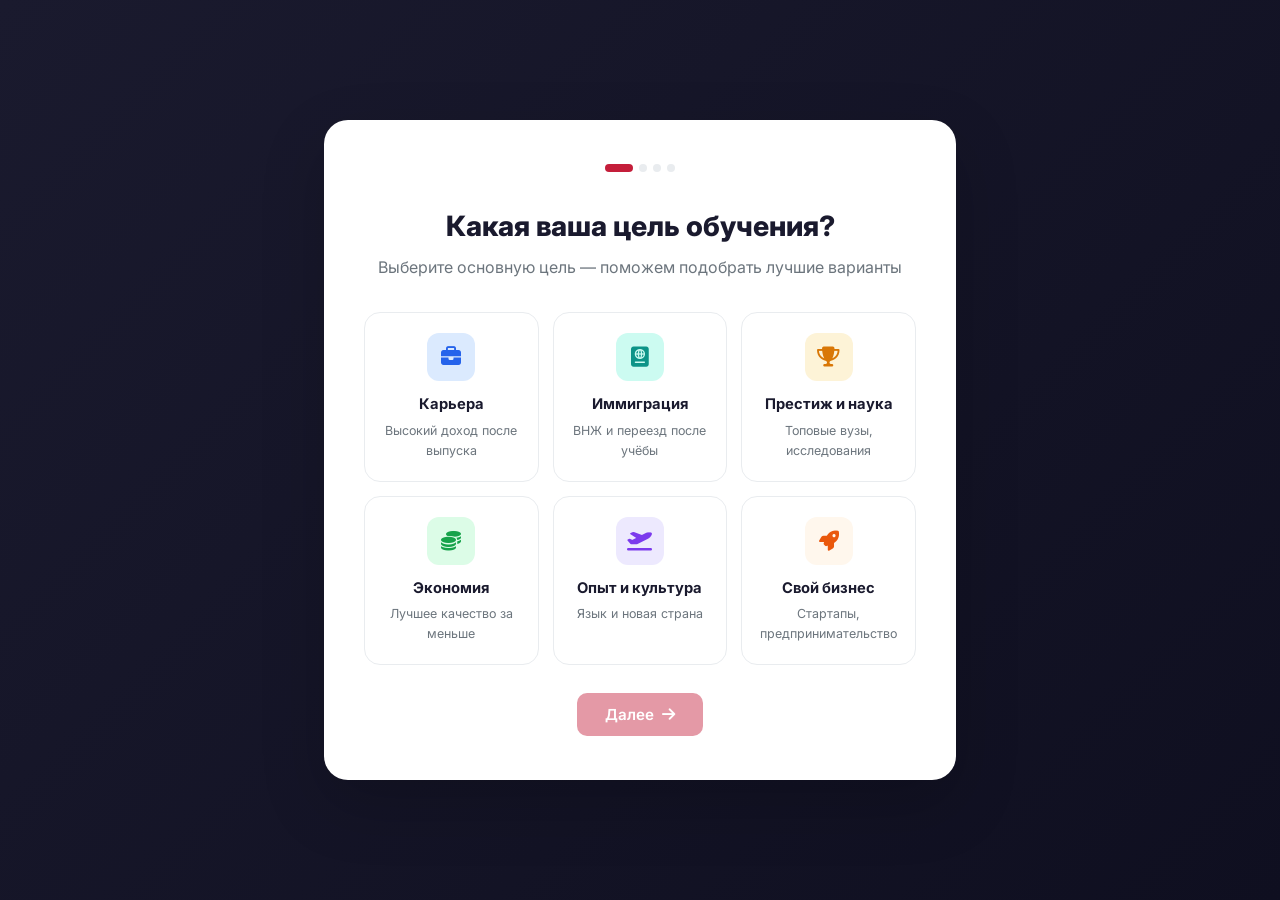
==== commit 1b082fd0: "Интерактивный калькулятор тарифов: чек-лист потребностей, бюджет, % совпадения; мобильная навигация " ====
--- a/uniselect.html
+++ b/uniselect.html
@@ -3,1228 +3,2055 @@
 <head>
 <meta charset="UTF-8">
 <meta name="viewport" content="width=device-width, initial-scale=1.0">
-<title>Подбор университета | NIHAO STUDY</title>
-<link href="https://fonts.googleapis.com/css2?family=Inter:wght@300;400;500;600;700;800&display=swap" rel="stylesheet">
-<link rel="stylesheet" href="https://cdnjs.cloudflare.com/ajax/libs/font-awesome/6.4.0/css/all.min.css">
+<title>Подобрать университет | NIHAO STUDY</title>
+<meta name="description" content="Интерактивный подбор университетов Китая, США, Европы — фильтры, сравнение, рекомендации. Сервис NIHAO STUDY.">
+<link rel="preconnect" href="https://fonts.googleapis.com">
+<link rel="preconnect" href="https://fonts.gstatic.com" crossorigin>
+<link href="https://fonts.googleapis.com/css2?family=Inter:wght@400;500;600;700;800&display=swap" rel="stylesheet">
+<link rel="stylesheet" href="https://cdnjs.cloudflare.com/ajax/libs/font-awesome/6.5.1/css/all.min.css">
 <style>
-:root {
-  --primary: #2563eb; --primary-dark: #1d4ed8; --primary-light: #dbeafe;
-  --secondary: #f59e0b; --success: #10b981; --danger: #ef4444; --warning: #f59e0b;
-  --dark: #1e293b; --gray-50: #f8fafc; --gray-100: #f1f5f9; --gray-200: #e2e8f0;
-  --gray-300: #cbd5e1; --gray-400: #94a3b8; --gray-500: #64748b; --gray-600: #475569;
-  --gray-700: #334155; --gray-800: #1e293b;
-  --shadow-sm: 0 1px 2px 0 rgb(0 0 0 / 0.05);
-  --shadow: 0 1px 3px 0 rgb(0 0 0 / 0.1), 0 1px 2px -1px rgb(0 0 0 / 0.1);
-  --shadow-md: 0 4px 6px -1px rgb(0 0 0 / 0.1), 0 2px 4px -2px rgb(0 0 0 / 0.1);
-  --shadow-lg: 0 10px 15px -3px rgb(0 0 0 / 0.1), 0 4px 6px -4px rgb(0 0 0 / 0.1);
-  --shadow-xl: 0 20px 25px -5px rgb(0 0 0 / 0.1), 0 8px 10px -6px rgb(0 0 0 / 0.1);
-  --radius: 12px; --radius-lg: 16px; --radius-xl: 24px;
-}
-* { margin: 0; padding: 0; box-sizing: border-box; }
-body {
-  font-family: 'Inter', -apple-system, BlinkMacSystemFont, sans-serif;
-  background: var(--gray-50); color: var(--gray-800); line-height: 1.6; overflow-x: hidden;
-}
-
-/* Onboarding */
-.onboarding-overlay {
-  position: fixed; inset: 0; z-index: 1000;
-  background: linear-gradient(135deg, #1e293b 0%, #0f172a 100%);
-  display: flex; align-items: center; justify-content: center;
-  transition: opacity 0.6s ease, visibility 0.6s ease;
-}
-.onboarding-overlay.hidden { opacity: 0; visibility: hidden; pointer-events: none; }
-.onboarding-container { width: 100%; max-width: 720px; padding: 2rem; }
-.onboarding-step {
-  background: white; border-radius: var(--radius-xl); padding: 3rem;
-  box-shadow: var(--shadow-xl); animation: slideUp 0.5s ease; display: none;
-}
-.onboarding-step.active { display: block; }
-@keyframes slideUp { from { opacity: 0; transform: translateY(30px); } to { opacity: 1; transform: translateY(0); } }
-.step-indicator { display: flex; gap: 8px; justify-content: center; margin-bottom: 2rem; }
-.step-dot { width: 10px; height: 10px; border-radius: 50%; background: var(--gray-300); transition: all 0.3s ease; }
-.step-dot.active { background: var(--primary); width: 32px; border-radius: 5px; }
-.step-dot.completed { background: var(--success); }
-.onboarding-title { font-size: 1.875rem; font-weight: 800; text-align: center; margin-bottom: 0.5rem; color: var(--dark); }
-.onboarding-subtitle { text-align: center; color: var(--gray-500); margin-bottom: 2.5rem; font-size: 1.05rem; }
-.option-grid { display: grid; grid-template-columns: repeat(auto-fit, minmax(160px, 1fr)); gap: 1rem; margin-bottom: 2rem; }
-.option-card {
-  border: 2px solid var(--gray-200); border-radius: var(--radius-lg); padding: 1.5rem 1rem;
-  text-align: center; cursor: pointer; transition: all 0.2s ease; background: white;
-}
-.option-card:hover { border-color: var(--primary-light); transform: translateY(-2px); }
-.option-card.selected { border-color: var(--primary); background: var(--primary-light); box-shadow: 0 0 0 4px rgba(37,99,235,0.1); }
-.option-card .icon { font-size: 2rem; margin-bottom: 0.75rem; display: block; }
-.option-card .label { font-weight: 600; font-size: 0.95rem; }
-.option-card .desc { font-size: 0.8rem; color: var(--gray-500); margin-top: 0.25rem; }
-.range-slider { margin: 2rem 0; }
-.range-slider label { display: flex; justify-content: space-between; font-weight: 600; margin-bottom: 0.75rem; }
-.range-slider input[type="range"] { width: 100%; height: 8px; -webkit-appearance: none; background: var(--gray-200); border-radius: 4px; outline: none; }
-.range-slider input[type="range"]::-webkit-slider-thumb { -webkit-appearance: none; width: 24px; height: 24px; background: var(--primary); border-radius: 50%; cursor: pointer; box-shadow: 0 2px 6px rgba(37,99,235,0.3); border: 3px solid white; }
-.range-value { text-align: center; font-size: 1.5rem; font-weight: 800; color: var(--primary); margin-top: 0.5rem; }
-.btn-group { display: flex; gap: 1rem; justify-content: center; margin-top: 2rem; flex-wrap: wrap; }
-.btn {
-  padding: 0.875rem 2rem; border-radius: var(--radius); font-weight: 600; font-size: 1rem;
-  cursor: pointer; border: none; transition: all 0.2s ease; display: inline-flex; align-items: center; gap: 0.5rem;
-}
-.btn-primary { background: var(--primary); color: white; box-shadow: 0 4px 14px rgba(37,99,235,0.3); }
-.btn-primary:hover { background: var(--primary-dark); transform: translateY(-1px); }
-.btn-secondary { background: var(--gray-100); color: var(--gray-700); }
-.btn-secondary:hover { background: var(--gray-200); }
-.btn:disabled { opacity: 0.5; cursor: not-allowed; transform: none !important; }
-
-/* App */
-.app-container { display: none; }
-.app-container.active { display: block; }
-.app-header {
-  background: rgba(255,255,255,0.95); border-bottom: 1px solid var(--gray-200);
-  padding: 0 2rem; position: sticky; top: 0; z-index: 100; backdrop-filter: blur(10px);
-}
-.header-inner { max-width: 1400px; margin: 0 auto; display: flex; align-items: center; justify-content: space-between; height: 64px; }
-.logo { display: flex; align-items: center; gap: 0.75rem; font-weight: 800; font-size: 1.35rem; color: var(--dark); text-decoration: none; }
-.logo-icon { width: 40px; height: 40px; background: linear-gradient(135deg, var(--primary), #3b82f6); border-radius: var(--radius); display: flex; align-items: center; justify-content: center; color: white; font-size: 1.1rem; }
-.nav-tabs { display: flex; gap: 0.25rem; }
-.nav-tab { padding: 0.5rem 1.25rem; border-radius: var(--radius); font-weight: 500; font-size: 0.9rem; cursor: pointer; border: none; background: transparent; color: var(--gray-500); transition: all 0.2s; position: relative; }
-.nav-tab:hover { color: var(--gray-700); background: var(--gray-100); }
-.nav-tab.active { color: var(--primary); background: var(--primary-light); }
-.nav-tab .badge { position: absolute; top: 2px; right: 2px; background: var(--danger); color: white; font-size: 0.65rem; width: 18px; height: 18px; border-radius: 50%; display: flex; align-items: center; justify-content: center; font-weight: 700; }
-.header-actions { display: flex; align-items: center; gap: 0.75rem; }
-.lang-switch, .currency-switch {
-  padding: 0.4rem 0.75rem; border: 1px solid var(--gray-200); border-radius: var(--radius);
-  background: white; font-size: 0.85rem; cursor: pointer; color: var(--gray-600); font-weight: 500;
-}
-.user-avatar { width: 36px; height: 36px; background: linear-gradient(135deg, var(--primary), #8b5cf6); border-radius: 50%; display: flex; align-items: center; justify-content: center; color: white; font-weight: 700; font-size: 0.85rem; cursor: pointer; }
-
-.main-content { max-width: 1400px; margin: 0 auto; padding: 2rem; display: grid; grid-template-columns: 280px 1fr; gap: 2rem; }
-.sidebar { position: sticky; top: 88px; height: calc(100vh - 104px); overflow-y: auto; }
-.filter-card { background: white; border-radius: var(--radius-lg); padding: 1.5rem; margin-bottom: 1rem; box-shadow: var(--shadow-sm); border: 1px solid var(--gray-200); }
-.filter-title { font-weight: 700; font-size: 0.9rem; margin-bottom: 1rem; display: flex; align-items: center; gap: 0.5rem; color: var(--gray-700); }
-.filter-group { margin-bottom: 1.25rem; }
-.filter-group:last-child { margin-bottom: 0; }
-.filter-label { font-size: 0.8rem; font-weight: 600; color: var(--gray-500); margin-bottom: 0.5rem; display: block; }
-.checkbox-list { display: flex; flex-direction: column; gap: 0.4rem; }
-.checkbox-item { display: flex; align-items: center; gap: 0.6rem; padding: 0.4rem 0.5rem; border-radius: 8px; cursor: pointer; transition: background 0.15s; font-size: 0.9rem; }
-.checkbox-item:hover { background: var(--gray-50); }
-.checkbox-item input[type="checkbox"] { width: 18px; height: 18px; accent-color: var(--primary); cursor: pointer; }
-.checkbox-item .count { margin-left: auto; font-size: 0.75rem; color: var(--gray-400); background: var(--gray-100); padding: 2px 8px; border-radius: 10px; }
-.price-range { display: flex; align-items: center; gap: 0.5rem; }
-.price-range input { flex: 1; padding: 0.5rem; border: 1px solid var(--gray-200); border-radius: 8px; font-size: 0.85rem; text-align: center; }
-.reset-btn { width: 100%; padding: 0.75rem; border: 1px solid var(--gray-200); background: white; border-radius: var(--radius); font-weight: 600; color: var(--gray-600); cursor: pointer; transition: all 0.2s; font-size: 0.9rem; }
-.reset-btn:hover { background: var(--gray-50); border-color: var(--gray-300); }
-
-.content-area { min-width: 0; }
-.content-header { display: flex; align-items: center; justify-content: space-between; margin-bottom: 1.5rem; flex-wrap: wrap; gap: 1rem; }
-.results-count { font-size: 1.1rem; font-weight: 700; color: var(--gray-800); }
-.results-count span { color: var(--primary); }
-.sort-dropdown { padding: 0.5rem 1rem; border: 1px solid var(--gray-200); border-radius: var(--radius); background: white; font-size: 0.9rem; cursor: pointer; color: var(--gray-600); }
-
-.uni-grid { display: grid; grid-template-columns: repeat(auto-fill, minmax(340px, 1fr)); gap: 1.25rem; }
-.uni-card { background: white; border-radius: var(--radius-lg); border: 1px solid var(--gray-200); overflow: hidden; transition: all 0.3s ease; position: relative; display: flex; flex-direction: column; }
-.uni-card:hover { transform: translateY(-4px); box-shadow: var(--shadow-lg); border-color: var(--gray-300); }
-.uni-card.compared { border-color: var(--primary); box-shadow: 0 0 0 3px var(--primary-light); }
-.uni-card.favorite .fav-btn { color: var(--danger); }
-.uni-card-header { padding: 1.25rem 1.25rem 0.75rem; display: flex; gap: 1rem; }
-.uni-logo { width: 56px; height: 56px; border-radius: var(--radius); background: linear-gradient(135deg, var(--gray-100), var(--gray-200)); display: flex; align-items: center; justify-content: center; font-size: 1.5rem; flex-shrink: 0; }
-.uni-header-info { flex: 1; min-width: 0; }
-.uni-name { font-weight: 700; font-size: 1.05rem; color: var(--dark); line-height: 1.3; margin-bottom: 0.25rem; white-space: nowrap; overflow: hidden; text-overflow: ellipsis; }
-.uni-location { font-size: 0.85rem; color: var(--gray-500); display: flex; align-items: center; gap: 0.35rem; }
-.uni-ranking { display: flex; align-items: center; gap: 0.5rem; margin-top: 0.4rem; flex-wrap: wrap; }
-.rank-badge { background: var(--primary-light); color: var(--primary); padding: 0.2rem 0.6rem; border-radius: 6px; font-size: 0.75rem; font-weight: 700; }
-.rank-badge.gold { background: #fef3c7; color: #92400e; }
-.rank-badge.silver { background: #f3f4f6; color: #4b5563; }
-.uni-card-body { padding: 0 1.25rem; flex: 1; }
-.uni-tags { display: flex; flex-wrap: wrap; gap: 0.4rem; margin-bottom: 0.75rem; }
-.uni-tag { font-size: 0.75rem; font-weight: 500; padding: 0.25rem 0.6rem; border-radius: 6px; background: var(--gray-100); color: var(--gray-600); }
-.uni-tag.lang-en { background: #dbeafe; color: #1e40af; }
-.uni-tag.lang-cn { background: #fce7f3; color: #9d174d; }
-.uni-tag.lang-ru { background: #f3e8ff; color: #6b21a8; }
-.uni-tag.deadline { background: #fef3c7; color: #92400e; }
-.uni-details { display: grid; grid-template-columns: 1fr 1fr; gap: 0.5rem; margin-bottom: 0.75rem; }
-.detail-item { font-size: 0.85rem; }
-.detail-item .label { font-size: 0.75rem; color: var(--gray-400); margin-bottom: 0.1rem; }
-.detail-item .value { font-weight: 600; color: var(--gray-700); }
-.detail-item .value.price { color: var(--success); }
-.uni-progress { margin-bottom: 0.75rem; }
-.progress-label { display: flex; justify-content: space-between; font-size: 0.8rem; margin-bottom: 0.3rem; }
-.progress-label .label { color: var(--gray-500); }
-.progress-label .value { font-weight: 700; color: var(--primary); }
-.progress-bar { height: 6px; background: var(--gray-100); border-radius: 3px; overflow: hidden; }
-.progress-fill { height: 100%; background: linear-gradient(90deg, var(--primary), #3b82f6); border-radius: 3px; transition: width 0.6s ease; }
-.uni-card-footer { padding: 0.75rem 1.25rem 1.25rem; display: flex; gap: 0.5rem; }
-.card-btn { flex: 1; padding: 0.6rem; border-radius: var(--radius); font-size: 0.85rem; font-weight: 600; cursor: pointer; border: none; transition: all 0.2s; display: flex; align-items: center; justify-content: center; gap: 0.4rem; }
-.card-btn-outline { background: white; border: 1px solid var(--gray-200); color: var(--gray-600); }
-.card-btn-outline:hover { background: var(--gray-50); border-color: var(--gray-300); }
-.card-btn-primary { background: var(--primary); color: white; }
-.card-btn-primary:hover { background: var(--primary-dark); }
-.card-btn-primary.added { background: var(--success); }
-
-.compare-bar { position: fixed; bottom: 0; left: 0; right: 0; background: white; border-top: 1px solid var(--gray-200); padding: 1rem 2rem; box-shadow: 0 -4px 20px rgba(0,0,0,0.08); z-index: 90; transform: translateY(100%); transition: transform 0.3s ease; }
-.compare-bar.active { transform: translateY(0); }
-.compare-bar-inner { max-width: 1400px; margin: 0 auto; display: flex; align-items: center; justify-content: space-between; flex-wrap: wrap; gap: 1rem; }
-.compare-thumbs { display: flex; gap: 0.75rem; }
-.compare-thumb { width: 48px; height: 48px; border-radius: var(--radius); background: var(--gray-100); display: flex; align-items: center; justify-content: center; font-size: 1.25rem; border: 2px solid var(--gray-200); position: relative; }
-.compare-thumb .remove { position: absolute; top: -6px; right: -6px; width: 18px; height: 18px; background: var(--danger); color: white; border-radius: 50%; font-size: 0.65rem; display: flex; align-items: center; justify-content: center; cursor: pointer; }
-.compare-info { font-weight: 600; color: var(--gray-700); }
-.compare-info span { color: var(--primary); }
-.compare-actions { display: flex; gap: 0.75rem; }
-
-.modal-overlay { position: fixed; inset: 0; z-index: 200; background: rgba(15, 23, 42, 0.6); backdrop-filter: blur(4px); display: flex; align-items: center; justify-content: center; padding: 2rem; opacity: 0; visibility: hidden; transition: all 0.3s ease; }
-.modal-overlay.active { opacity: 1; visibility: visible; }
-.modal { background: white; border-radius: var(--radius-xl); width: 100%; max-width: 1200px; max-height: 90vh; overflow: hidden; display: flex; flex-direction: column; transform: scale(0.95); transition: transform 0.3s ease; }
-.modal-overlay.active .modal { transform: scale(1); }
-.modal-header { padding: 1.5rem 2rem; border-bottom: 1px solid var(--gray-200); display: flex; align-items: center; justify-content: space-between; }
-.modal-title { font-size: 1.25rem; font-weight: 700; }
-.modal-close { width: 36px; height: 36px; border-radius: 50%; border: none; background: var(--gray-100); cursor: pointer; font-size: 1.1rem; color: var(--gray-500); transition: all 0.2s; }
-.modal-close:hover { background: var(--gray-200); color: var(--gray-700); }
-.modal-body { padding: 2rem; overflow-y: auto; flex: 1; }
-
-.comparison-table { width: 100%; border-collapse: collapse; }
-.comparison-table th, .comparison-table td { padding: 1rem; text-align: left; border-bottom: 1px solid var(--gray-200); }
-.comparison-table th { background: var(--gray-50); font-weight: 700; font-size: 0.85rem; color: var(--gray-500); text-transform: uppercase; letter-spacing: 0.05em; position: sticky; top: 0; }
-.comparison-table td { font-size: 0.95rem; vertical-align: top; }
-.comparison-table tr:hover td { background: var(--gray-50); }
-.comparison-table .uni-col { min-width: 220px; }
-.comparison-table .uni-col-header { display: flex; align-items: center; gap: 0.75rem; }
-.comparison-table .uni-col-logo { width: 40px; height: 40px; border-radius: 8px; background: var(--gray-100); display: flex; align-items: center; justify-content: center; font-size: 1.2rem; }
-.comparison-table .uni-col-name { font-weight: 700; font-size: 0.95rem; }
-.comparison-table .uni-col-location { font-size: 0.8rem; color: var(--gray-500); }
-.comparison-table .highlight-best { background: #ecfdf5 !important; color: var(--success); font-weight: 700; }
-.comparison-table .highlight-worst { background: #fef2f2 !important; color: var(--danger); }
-
-.chart-row { display: flex; align-items: center; gap: 1rem; margin: 0.3rem 0; }
-.chart-bar-bg { flex: 1; height: 8px; background: var(--gray-100); border-radius: 4px; overflow: hidden; }
-.chart-bar-fill { height: 100%; border-radius: 4px; transition: width 0.6s ease; }
-.chart-label { font-size: 0.8rem; font-weight: 600; min-width: 40px; text-align: right; }
-
-.rec-section { background: linear-gradient(135deg, #1e293b, #0f172a); border-radius: var(--radius-xl); padding: 2rem; color: white; margin-bottom: 2rem; }
-.rec-header { display: flex; align-items: center; gap: 1rem; margin-bottom: 1.5rem; }
-.rec-icon { width: 48px; height: 48px; background: rgba(255,255,255,0.1); border-radius: var(--radius); display: flex; align-items: center; justify-content: center; font-size: 1.5rem; }
-.rec-title { font-size: 1.25rem; font-weight: 700; }
-.rec-subtitle { font-size: 0.9rem; opacity: 0.7; }
-.rec-cards { display: grid; grid-template-columns: repeat(auto-fit, minmax(280px, 1fr)); gap: 1rem; }
-.rec-card { background: rgba(255,255,255,0.05); border: 1px solid rgba(255,255,255,0.1); border-radius: var(--radius-lg); padding: 1.25rem; transition: all 0.2s; }
-.rec-card:hover { background: rgba(255,255,255,0.08); transform: translateY(-2px); }
-.rec-match { display: flex; align-items: center; justify-content: space-between; margin-bottom: 0.75rem; }
-.rec-match-label { font-size: 0.8rem; opacity: 0.7; }
-.rec-match-value { font-size: 1.25rem; font-weight: 800; color: #34d399; }
-.rec-uni-name { font-weight: 700; margin-bottom: 0.25rem; }
-.rec-uni-location { font-size: 0.85rem; opacity: 0.7; margin-bottom: 0.75rem; }
-.rec-reasons { display: flex; flex-direction: column; gap: 0.4rem; }
-.rec-reason { font-size: 0.8rem; display: flex; align-items: center; gap: 0.4rem; }
-.rec-reason i { color: #34d399; font-size: 0.7rem; }
-
-.favorites-grid { display: grid; grid-template-columns: repeat(auto-fill, minmax(300px, 1fr)); gap: 1.25rem; }
-.checklist-card { background: white; border-radius: var(--radius-lg); padding: 1.5rem; border: 1px solid var(--gray-200); margin-bottom: 1.25rem; }
-.checklist-title { font-weight: 700; margin-bottom: 1rem; display: flex; align-items: center; gap: 0.5rem; }
-.checklist-item { display: flex; align-items: center; gap: 0.75rem; padding: 0.6rem 0; border-bottom: 1px solid var(--gray-100); cursor: pointer; transition: all 0.2s; }
-.checklist-item:last-child { border-bottom: none; }
-.checklist-item:hover { padding-left: 0.5rem; }
-.checklist-item input[type="checkbox"] { width: 20px; height: 20px; accent-color: var(--primary); cursor: pointer; }
-.checklist-item.checked { opacity: 0.5; text-decoration: line-through; }
-.checklist-progress { margin-top: 1rem; height: 8px; background: var(--gray-100); border-radius: 4px; overflow: hidden; }
-.checklist-progress-fill { height: 100%; background: var(--success); border-radius: 4px; transition: width 0.4s ease; }
-.checklist-progress-text { text-align: right; font-size: 0.8rem; color: var(--gray-500); margin-top: 0.5rem; }
-
-.analytics-grid { display: grid; grid-template-columns: repeat(auto-fit, minmax(300px, 1fr)); gap: 1.25rem; }
-.analytics-card { background: white; border-radius: var(--radius-lg); padding: 1.5rem; border: 1px solid var(--gray-200); }
-.analytics-card h3 { font-size: 1rem; font-weight: 700; margin-bottom: 1rem; color: var(--gray-700); }
-.stat-row { display: flex; justify-content: space-between; align-items: center; padding: 0.6rem 0; border-bottom: 1px solid var(--gray-100); }
-.stat-row:last-child { border-bottom: none; }
-.stat-label { font-size: 0.9rem; color: var(--gray-600); }
-.stat-value { font-weight: 700; color: var(--gray-800); }
-.stat-value.positive { color: var(--success); }
-.stat-value.negative { color: var(--danger); }
-.roi-chart { display: flex; align-items: flex-end; gap: 1rem; height: 200px; padding-top: 1rem; }
-.roi-bar-wrapper { flex: 1; display: flex; flex-direction: column; align-items: center; gap: 0.5rem; }
-.roi-bar { width: 100%; background: linear-gradient(to top, var(--primary), #3b82f6); border-radius: 6px 6px 0 0; transition: height 0.8s ease; min-height: 4px; }
-.roi-bar-label { font-size: 0.75rem; font-weight: 600; color: var(--gray-600); text-align: center; }
-.roi-bar-value { font-size: 0.8rem; font-weight: 700; color: var(--primary); }
-
-.empty-state { text-align: center; padding: 4rem 2rem; }
-.empty-state-icon { font-size: 4rem; margin-bottom: 1rem; opacity: 0.3; }
-.empty-state h3 { font-size: 1.25rem; margin-bottom: 0.5rem; }
-.empty-state p { color: var(--gray-500); }
-
-.toast-container { position: fixed; top: 80px; right: 2rem; z-index: 300; display: flex; flex-direction: column; gap: 0.5rem; }
-.toast { background: white; border-radius: var(--radius); padding: 1rem 1.25rem; box-shadow: var(--shadow-lg); border-left: 4px solid var(--primary); display: flex; align-items: center; gap: 0.75rem; animation: slideInRight 0.3s ease; min-width: 280px; }
-.toast.success { border-left-color: var(--success); }
-.toast.error { border-left-color: var(--danger); }
-@keyframes slideInRight { from { opacity: 0; transform: translateX(30px); } to { opacity: 1; transform: translateX(0); } }
-
-@keyframes fadeIn { from { opacity: 0; transform: translateY(10px); } to { opacity: 1; transform: translateY(0); } }
-.animate-in { animation: fadeIn 0.4s ease forwards; }
-
-.mobile-filter-toggle { display: none; position: fixed; bottom: 80px; right: 1rem; width: 56px; height: 56px; border-radius: 50%; background: var(--primary); color: white; border: none; box-shadow: var(--shadow-lg); font-size: 1.25rem; cursor: pointer; z-index: 80; align-items: center; justify-content: center; }
-
-::-webkit-scrollbar { width: 8px; }
-::-webkit-scrollbar-track { background: transparent; }
-::-webkit-scrollbar-thumb { background: var(--gray-300); border-radius: 4px; }
-::-webkit-scrollbar-thumb:hover { background: var(--gray-400); }
-
-@media (max-width: 1024px) {
-  .main-content { grid-template-columns: 1fr; }
-  .sidebar { position: relative; top: 0; height: auto; }
-  .uni-grid { grid-template-columns: repeat(auto-fill, minmax(300px, 1fr)); }
-  .mobile-filter-toggle { display: flex; }
-}
-@media (max-width: 768px) {
-  .main-content { padding: 1rem; }
-  .uni-grid { grid-template-columns: 1fr; }
-  .onboarding-container { padding: 1rem; }
-  .onboarding-step { padding: 1.5rem; }
-  .nav-tabs { display: none; }
-  .modal { max-width: 100%; border-radius: var(--radius-lg) var(--radius-lg) 0 0; }
-  .modal-overlay { align-items: flex-end; padding: 0; }
-  .comparison-table { font-size: 0.85rem; }
-  .comparison-table th, .comparison-table td { padding: 0.75rem 0.5rem; }
-  .header-actions .btn-secondary { display: none; }
+/* ====================================================
+   NIHAO STUDY — UniSelect Design System
+   Brand: Red #C41E3A · Navy #1A1A2E · Gold #E8B84B
+   ==================================================== */
+:root{
+  --red:#C41E3A; --red-dark:#a01830; --red-light:#f9e6e9; --red-mid:#e8374f;
+  --navy:#1A1A2E; --navy-light:#252545; --navy-mid:#2d2d50;
+  --gold:#E8B84B; --gold-light:#fdf3d7;
+  --success:#16a34a; --success-light:#dcfce7;
+  --warning:#d97706; --warning-light:#fef3c7;
+  --danger:#dc2626; --danger-light:#fee2e2;
+  --gray-50:#F8F9FA; --gray-100:#F1F3F5; --gray-200:#E9ECEF;
+  --gray-300:#DEE2E6; --gray-400:#ADB5BD; --gray-500:#6C757D;
+  --gray-600:#495057; --gray-700:#343A40; --gray-800:#212529;
+  --white:#fff;
+  --shadow-xs:0 1px 2px rgba(0,0,0,.06);
+  --shadow-sm:0 1px 4px rgba(0,0,0,.08);
+  --shadow:0 4px 16px rgba(0,0,0,.10);
+  --shadow-lg:0 12px 40px rgba(0,0,0,.14);
+  --shadow-xl:0 24px 64px rgba(0,0,0,.18);
+  --radius:10px; --radius-lg:16px; --radius-xl:24px;
+  --t:0.22s ease;
+}
+*,*::before,*::after{box-sizing:border-box;margin:0;padding:0}
+html{scroll-behavior:smooth}
+body{font-family:'Inter',system-ui,sans-serif;background:var(--gray-50);color:var(--gray-800);line-height:1.6;overflow-x:hidden;-webkit-font-smoothing:antialiased}
+a{color:inherit;text-decoration:none}
+button{font-family:inherit;cursor:pointer;border:none;background:none}
+input,select{font-family:inherit}
+img{display:block;max-width:100%}
+
+/* ---- Scrollbar ---- */
+::-webkit-scrollbar{width:5px}
+::-webkit-scrollbar-track{background:transparent}
+::-webkit-scrollbar-thumb{background:var(--gray-300);border-radius:4px}
+::-webkit-scrollbar-thumb:hover{background:var(--gray-400)}
+
+/* ============================================================
+   ONBOARDING
+   ============================================================ */
+.ob-overlay{
+  position:fixed;inset:0;z-index:1000;
+  background:linear-gradient(135deg,var(--navy) 0%,#0f0f20 100%);
+  display:flex;align-items:center;justify-content:center;
+  transition:opacity .5s ease,visibility .5s ease;
+}
+.ob-overlay.gone{opacity:0;visibility:hidden;pointer-events:none}
+.ob-wrap{width:100%;max-width:680px;padding:1.5rem}
+.ob-step{
+  background:var(--white);border-radius:var(--radius-xl);padding:2.75rem 2.5rem;
+  box-shadow:var(--shadow-xl);display:none;
+  animation:slideUp .45s cubic-bezier(.16,1,.3,1) both;
+}
+.ob-step.active{display:block}
+@keyframes slideUp{from{opacity:0;transform:translateY(24px)}to{opacity:1;transform:translateY(0)}}
+.ob-dots{display:flex;gap:6px;justify-content:center;margin-bottom:2rem}
+.ob-dot{width:8px;height:8px;border-radius:50%;background:var(--gray-200);transition:all .3s}
+.ob-dot.active{background:var(--red);width:28px;border-radius:4px}
+.ob-dot.done{background:var(--success)}
+.ob-title{font-size:1.75rem;font-weight:800;text-align:center;margin-bottom:.4rem;color:var(--navy)}
+.ob-sub{text-align:center;color:var(--gray-500);margin-bottom:2rem;font-size:1rem}
+.opt-grid{display:grid;grid-template-columns:repeat(auto-fit,minmax(148px,1fr));gap:.875rem;margin-bottom:1.75rem}
+.opt-card{
+  border:1.5px solid var(--gray-200);border-radius:var(--radius-lg);padding:1.25rem .875rem;
+  text-align:center;cursor:pointer;transition:all var(--t);background:var(--white);
+}
+.opt-card:hover{border-color:var(--red-light);transform:translateY(-2px);box-shadow:var(--shadow-sm)}
+.opt-card.sel{border-color:var(--red);background:var(--red-light);box-shadow:0 0 0 3px rgba(196,30,58,.12)}
+.opt-icon{
+  width:48px;height:48px;border-radius:12px;
+  display:flex;align-items:center;justify-content:center;
+  margin:0 auto .75rem;transition:all var(--t);
+}
+.opt-icon i{font-size:1.25rem;transition:all var(--t)}
+.ic-red{background:#fee2e2}.ic-red i{color:var(--red)}
+.ic-blue{background:#dbeafe}.ic-blue i{color:#2563eb}
+.ic-gold{background:var(--gold-light)}.ic-gold i{color:var(--warning)}
+.ic-green{background:var(--success-light)}.ic-green i{color:var(--success)}
+.ic-purple{background:#ede9fe}.ic-purple i{color:#7c3aed}
+.ic-teal{background:#ccfbf1}.ic-teal i{color:#0d9488}
+.ic-navy{background:#e0e7ff}.ic-navy i{color:#3730a3}
+.ic-orange{background:#fff7ed}.ic-orange i{color:#ea580c}
+.opt-card:hover .opt-icon{transform:translateY(-2px) scale(1.06)}
+.opt-card.sel .ic-red{background:var(--red)}.opt-card.sel .ic-red i{color:#fff}
+.opt-card.sel .ic-blue{background:#2563eb}.opt-card.sel .ic-blue i{color:#fff}
+.opt-card.sel .ic-gold{background:var(--warning)}.opt-card.sel .ic-gold i{color:#fff}
+.opt-card.sel .ic-green{background:var(--success)}.opt-card.sel .ic-green i{color:#fff}
+.opt-card.sel .ic-purple{background:#7c3aed}.opt-card.sel .ic-purple i{color:#fff}
+.opt-card.sel .ic-teal{background:#0d9488}.opt-card.sel .ic-teal i{color:#fff}
+.opt-card.sel .ic-navy{background:#3730a3}.opt-card.sel .ic-navy i{color:#fff}
+.opt-card.sel .ic-orange{background:#ea580c}.opt-card.sel .ic-orange i{color:#fff}
+.opt-lbl{font-weight:700;font-size:.92rem;color:var(--navy)}
+.opt-desc{font-size:.78rem;color:var(--gray-500);margin-top:.25rem}
+.ob-slider-wrap{margin:1.5rem 0}
+.ob-slider-lbl{display:flex;justify-content:space-between;font-weight:600;font-size:.9rem;margin-bottom:.75rem;color:var(--gray-700)}
+.ob-range{
+  width:100%;height:6px;-webkit-appearance:none;appearance:none;
+  background:var(--gray-200);border-radius:3px;outline:none;
+}
+.ob-range::-webkit-slider-thumb{
+  -webkit-appearance:none;width:22px;height:22px;
+  background:var(--red);border-radius:50%;cursor:pointer;
+  box-shadow:0 2px 8px rgba(196,30,58,.35);border:3px solid #fff;
+}
+.ob-val{text-align:center;font-size:1.5rem;font-weight:800;color:var(--red);margin-top:.5rem}
+.ob-btns{display:flex;gap:.875rem;justify-content:center;flex-wrap:wrap}
+
+/* ============================================================
+   BUTTONS
+   ============================================================ */
+.btn{
+  display:inline-flex;align-items:center;justify-content:center;gap:.5rem;
+  padding:.75rem 1.75rem;border-radius:var(--radius);font-weight:600;
+  font-size:.95rem;transition:all var(--t);white-space:nowrap;cursor:pointer;
+}
+.btn-primary{background:var(--red);color:#fff;box-shadow:0 4px 14px rgba(196,30,58,.3)}
+.btn-primary:hover{background:var(--red-dark);transform:translateY(-1px);box-shadow:0 6px 20px rgba(196,30,58,.4)}
+.btn-primary:disabled{opacity:.45;cursor:not-allowed;transform:none;box-shadow:none}
+.btn-secondary{background:var(--gray-100);color:var(--gray-700);border:1px solid var(--gray-200)}
+.btn-secondary:hover{background:var(--gray-200)}
+.btn-ghost{background:transparent;color:var(--gray-600);border:1px solid var(--gray-200)}
+.btn-ghost:hover{background:var(--gray-50);border-color:var(--gray-300)}
+.btn-sm{padding:.5rem 1.1rem;font-size:.85rem}
+.btn-xs{padding:.35rem .8rem;font-size:.78rem}
+
+/* ============================================================
+   APP HEADER
+   ============================================================ */
+.app-header{
+  background:rgba(255,255,255,.96);border-bottom:1px solid var(--gray-200);
+  padding:0 1.5rem;position:sticky;top:0;z-index:100;
+  backdrop-filter:blur(12px);-webkit-backdrop-filter:blur(12px);
+}
+.hdr-inner{max-width:1440px;margin:0 auto;display:flex;align-items:center;height:64px;gap:.75rem}
+.hdr-logo{display:flex;align-items:center;gap:.5rem;flex-shrink:0;margin-right:.25rem}
+.hdr-logo img{height:36px;width:auto}
+.hdr-back{
+  display:flex;align-items:center;gap:.35rem;padding:.4rem .85rem;
+  border:1px solid var(--gray-200);border-radius:8px;font-size:.82rem;
+  font-weight:500;color:var(--gray-600);transition:all var(--t);flex-shrink:0;
+}
+.hdr-back:hover{background:var(--gray-50);border-color:var(--gray-300);color:var(--gray-800)}
+.hdr-tabs{display:flex;gap:2px;margin-left:.25rem;overflow-x:auto;flex:1;min-width:0}
+.hdr-tabs::-webkit-scrollbar{height:0}
+.hdr-tab{
+  padding:.45rem 1rem;border-radius:8px;font-weight:500;font-size:.88rem;
+  cursor:pointer;color:var(--gray-500);transition:all var(--t);white-space:nowrap;
+  display:flex;align-items:center;gap:.4rem;flex-shrink:0;position:relative;
+}
+.hdr-tab:hover{color:var(--gray-700);background:var(--gray-100)}
+.hdr-tab.active{color:var(--red);background:var(--red-light)}
+.hdr-tab .tab-badge{
+  background:var(--danger);color:#fff;font-size:.6rem;font-weight:700;
+  width:16px;height:16px;border-radius:50%;display:flex;align-items:center;
+  justify-content:center;position:absolute;top:2px;right:2px;
+}
+.hdr-actions{display:flex;align-items:center;gap:.5rem;margin-left:auto;flex-shrink:0}
+.hdr-select{
+  padding:.38rem .7rem;border:1px solid var(--gray-200);border-radius:8px;
+  background:#fff;font-size:.82rem;cursor:pointer;color:var(--gray-700);
+  font-weight:500;font-family:inherit;
+}
+.hdr-avatar{
+  width:34px;height:34px;border-radius:50%;
+  background:linear-gradient(135deg,var(--red),var(--navy));
+  display:flex;align-items:center;justify-content:center;color:#fff;
+  font-weight:700;font-size:.8rem;cursor:default;flex-shrink:0;
+}
+
+/* ============================================================
+   LAYOUT
+   ============================================================ */
+.app-main{max-width:1440px;margin:0 auto;padding:1.5rem;display:grid;grid-template-columns:260px 1fr;gap:1.5rem}
+.sidebar{position:sticky;top:80px;height:calc(100vh - 96px);overflow-y:auto}
+.content-area{min-width:0}
+.tab-pane{display:none}
+.tab-pane.active{display:block}
+
+/* ============================================================
+   SIDEBAR / FILTERS
+   ============================================================ */
+.filter-panel{background:#fff;border-radius:var(--radius-lg);padding:1.25rem;border:1px solid var(--gray-200);box-shadow:var(--shadow-xs)}
+.filter-hdr{display:flex;align-items:center;justify-content:space-between;margin-bottom:1.1rem}
+.filter-ttl{font-weight:700;font-size:.88rem;color:var(--gray-700);display:flex;align-items:center;gap:.5rem}
+.filter-reset{font-size:.78rem;color:var(--red);font-weight:600;cursor:pointer;transition:opacity var(--t)}
+.filter-reset:hover{opacity:.7}
+.filter-grp{margin-bottom:1.1rem;padding-bottom:1.1rem;border-bottom:1px solid var(--gray-100)}
+.filter-grp:last-child{margin-bottom:0;padding-bottom:0;border-bottom:none}
+.filter-lbl{font-size:.75rem;font-weight:700;color:var(--gray-400);text-transform:uppercase;letter-spacing:.05em;margin-bottom:.6rem;display:block}
+.chk-list{display:flex;flex-direction:column;gap:.25rem}
+.chk-item{
+  display:flex;align-items:center;gap:.6rem;padding:.35rem .45rem;
+  border-radius:7px;cursor:pointer;transition:background var(--t);font-size:.88rem;
+}
+.chk-item:hover{background:var(--gray-50)}
+.chk-item input[type=checkbox]{width:16px;height:16px;accent-color:var(--red);cursor:pointer;flex-shrink:0}
+.chk-count{margin-left:auto;font-size:.72rem;color:var(--gray-400);background:var(--gray-100);padding:1px 7px;border-radius:10px}
+.price-inputs{display:flex;align-items:center;gap:.5rem}
+.price-inp{flex:1;padding:.45rem .6rem;border:1px solid var(--gray-200);border-radius:8px;font-size:.82rem;text-align:center;color:var(--gray-800)}
+.price-inp:focus{outline:none;border-color:var(--red)}
+
+/* ============================================================
+   CONTENT HEADER
+   ============================================================ */
+.content-hdr{display:flex;align-items:center;justify-content:space-between;margin-bottom:1.25rem;flex-wrap:wrap;gap:.75rem}
+.results-lbl{font-size:1rem;font-weight:700;color:var(--gray-800)}
+.results-lbl span{color:var(--red)}
+.sort-sel{
+  padding:.45rem .9rem;border:1px solid var(--gray-200);border-radius:8px;
+  background:#fff;font-size:.85rem;cursor:pointer;color:var(--gray-700);font-family:inherit;
+}
+
+/* ============================================================
+   UNIVERSITY CARDS
+   ============================================================ */
+.uni-grid{display:grid;grid-template-columns:repeat(auto-fill,minmax(330px,1fr));gap:1.1rem}
+.uni-card{
+  background:#fff;border-radius:var(--radius-lg);border:1.5px solid var(--gray-200);
+  overflow:hidden;transition:all var(--t);position:relative;
+  display:flex;flex-direction:column;
+  animation:cardIn .35s ease both;
+}
+@keyframes cardIn{from{opacity:0;transform:translateY(8px)}to{opacity:1;transform:translateY(0)}}
+.uni-card:hover{transform:translateY(-3px);box-shadow:var(--shadow);border-color:var(--gray-300)}
+.uni-card.in-compare{border-color:var(--red);box-shadow:0 0 0 2px var(--red-light)}
+.uni-card.in-fav .fav-btn{color:var(--red)}
+.card-top{padding:1.1rem 1.1rem .75rem;display:flex;gap:.875rem}
+.card-logo{
+  width:52px;height:52px;border-radius:10px;flex-shrink:0;
+  background:linear-gradient(135deg,var(--gray-100),var(--gray-200));
+  display:flex;align-items:center;justify-content:center;
+  font-size:1.1rem;font-weight:800;color:var(--gray-500);
+  border:1px solid var(--gray-200);
+}
+.card-logo.cn{background:linear-gradient(135deg,#fee2e2,#fecaca);color:var(--red)}
+.card-logo.us{background:linear-gradient(135deg,#dbeafe,#bfdbfe);color:#1d4ed8}
+.card-logo.eu{background:linear-gradient(135deg,#ede9fe,#ddd6fe);color:#6d28d9}
+.card-logo.ot{background:linear-gradient(135deg,#ccfbf1,#a7f3d0);color:#065f46}
+.card-info{flex:1;min-width:0}
+.card-name{font-weight:700;font-size:1rem;color:var(--navy);line-height:1.25;margin-bottom:.2rem;overflow:hidden;text-overflow:ellipsis;white-space:nowrap}
+.card-loc{font-size:.8rem;color:var(--gray-500);display:flex;align-items:center;gap:.3rem}
+.card-badges{display:flex;align-items:center;gap:.4rem;margin-top:.4rem;flex-wrap:wrap}
+.badge{display:inline-flex;align-items:center;gap:.25rem;padding:.18rem .55rem;border-radius:6px;font-size:.72rem;font-weight:700}
+.badge-rank{background:var(--red-light);color:var(--red)}
+.badge-gold{background:var(--gold-light);color:var(--warning)}
+.badge-country{background:var(--gray-100);color:var(--gray-600)}
+.badge-lang{background:#dbeafe;color:#1d4ed8}
+.badge-lang.cn{background:#fee2e2;color:var(--red)}
+.badge-lang.ru{background:#ede9fe;color:#7c3aed}
+.badge-deadline{background:var(--warning-light);color:var(--warning)}
+.badge-deadline.urgent{background:var(--danger-light);color:var(--danger)}
+.badge-deadline.closed{background:var(--gray-100);color:var(--gray-500)}
+.card-body{padding:0 1.1rem;flex:1}
+.card-stats{display:grid;grid-template-columns:1fr 1fr;gap:.4rem .75rem;margin-bottom:.75rem}
+.stat-item .s-lbl{font-size:.72rem;color:var(--gray-400);margin-bottom:.1rem}
+.stat-item .s-val{font-weight:700;font-size:.9rem;color:var(--gray-800)}
+.stat-item .s-val.green{color:var(--success)}
+.card-bar{margin-bottom:.75rem}
+.bar-row{display:flex;justify-content:space-between;font-size:.75rem;margin-bottom:.3rem}
+.bar-row .blbl{color:var(--gray-500)}
+.bar-row .bval{font-weight:700;color:var(--red)}
+.bar-track{height:5px;background:var(--gray-100);border-radius:3px;overflow:hidden}
+.bar-fill{height:100%;background:linear-gradient(90deg,var(--red),var(--red-mid));border-radius:3px;transition:width .6s ease}
+.card-foot{padding:.7rem 1.1rem 1.1rem;display:flex;gap:.5rem;border-top:1px solid var(--gray-100)}
+.c-btn{flex:1;padding:.55rem;border-radius:8px;font-size:.82rem;font-weight:600;cursor:pointer;border:none;transition:all var(--t);display:flex;align-items:center;justify-content:center;gap:.35rem}
+.c-btn-ghost{background:#fff;border:1.5px solid var(--gray-200);color:var(--gray-600)}
+.c-btn-ghost:hover{background:var(--gray-50);border-color:var(--gray-300)}
+.c-btn-ghost.active-fav{color:var(--red);border-color:var(--red-light)}
+.c-btn-primary{background:var(--red);color:#fff}
+.c-btn-primary:hover{background:var(--red-dark)}
+.c-btn-primary.in-cmp{background:var(--navy)}
+.c-btn-primary.in-cmp:hover{background:var(--navy-light)}
+
+/* ============================================================
+   RECOMMENDATIONS
+   ============================================================ */
+.rec-hero{
+  background:linear-gradient(135deg,var(--navy) 0%,var(--navy-mid) 100%);
+  border-radius:var(--radius-xl);padding:1.75rem;color:#fff;margin-bottom:1.5rem;
+}
+.rec-hero-hdr{display:flex;align-items:center;gap:.875rem;margin-bottom:1.25rem}
+.rec-hero-icon{
+  width:44px;height:44px;background:rgba(255,255,255,.1);border-radius:10px;
+  display:flex;align-items:center;justify-content:center;font-size:1.2rem;
+}
+.rec-hero-ttl{font-size:1.15rem;font-weight:700}
+.rec-hero-sub{font-size:.85rem;opacity:.65;margin-top:.1rem}
+.rec-cards-grid{display:grid;grid-template-columns:repeat(auto-fit,minmax(240px,1fr));gap:.875rem}
+.rec-card{
+  background:rgba(255,255,255,.07);border:1px solid rgba(255,255,255,.12);
+  border-radius:12px;padding:1.1rem;transition:all var(--t);
+}
+.rec-card:hover{background:rgba(255,255,255,.11);transform:translateY(-2px)}
+.rec-match{display:flex;justify-content:space-between;align-items:center;margin-bottom:.6rem}
+.rec-match-lbl{font-size:.75rem;opacity:.65}
+.rec-match-val{font-size:1.15rem;font-weight:800;color:#6ee7b7}
+.rec-name{font-weight:700;margin-bottom:.2rem}
+.rec-city{font-size:.82rem;opacity:.6;margin-bottom:.65rem}
+.rec-reasons{display:flex;flex-direction:column;gap:.3rem}
+.rec-reason{font-size:.78rem;display:flex;align-items:center;gap:.4rem}
+.rec-reason i{color:#6ee7b7;font-size:.65rem}
+
+/* ============================================================
+   FAVORITES
+   ============================================================ */
+.fav-grid{display:grid;grid-template-columns:repeat(auto-fill,minmax(300px,1fr));gap:1.1rem}
+.empty-state{text-align:center;padding:4rem 2rem}
+.empty-icon{width:64px;height:64px;background:var(--gray-100);border-radius:50%;display:flex;align-items:center;justify-content:center;margin:0 auto 1.25rem;font-size:1.5rem;color:var(--gray-400)}
+.empty-ttl{font-size:1.1rem;font-weight:700;margin-bottom:.4rem;color:var(--gray-700)}
+.empty-desc{font-size:.9rem;color:var(--gray-500)}
+
+/* ============================================================
+   ANALYTICS
+   ============================================================ */
+.analytics-grid{display:grid;grid-template-columns:repeat(auto-fit,minmax(280px,1fr));gap:1.1rem}
+.an-card{background:#fff;border-radius:var(--radius-lg);padding:1.25rem;border:1px solid var(--gray-200)}
+.an-card h3{font-size:.95rem;font-weight:700;margin-bottom:1rem;color:var(--gray-700)}
+.an-row{display:flex;justify-content:space-between;align-items:center;padding:.55rem 0;border-bottom:1px solid var(--gray-100)}
+.an-row:last-child{border-bottom:none}
+.an-lbl{font-size:.88rem;color:var(--gray-600)}
+.an-val{font-weight:700;color:var(--gray-800)}
+.an-val.pos{color:var(--success)}
+.roi-bars{display:flex;align-items:flex-end;gap:.75rem;height:160px;padding-top:.75rem}
+.roi-bar-w{flex:1;display:flex;flex-direction:column;align-items:center;gap:.4rem}
+.roi-bar{width:100%;background:linear-gradient(to top,var(--red),var(--red-mid));border-radius:5px 5px 0 0;transition:height .8s ease;min-height:3px}
+.roi-bar-lbl{font-size:.68rem;font-weight:600;color:var(--gray-600);text-align:center}
+.roi-bar-val{font-size:.72rem;font-weight:700;color:var(--red)}
+
+/* ============================================================
+   CHECKLIST
+   ============================================================ */
+.checklist-card{background:#fff;border-radius:var(--radius-lg);padding:1.25rem;border:1px solid var(--gray-200);margin-bottom:1.1rem}
+.cl-ttl{font-weight:700;margin-bottom:.875rem;display:flex;align-items:center;gap:.5rem;font-size:.95rem}
+.cl-item{
+  display:flex;align-items:center;gap:.75rem;padding:.55rem 0;
+  border-bottom:1px solid var(--gray-100);cursor:pointer;transition:padding-left var(--t);font-size:.9rem;
+}
+.cl-item:last-child{border-bottom:none}
+.cl-item:hover{padding-left:.4rem}
+.cl-item input[type=checkbox]{width:18px;height:18px;accent-color:var(--success);cursor:pointer;flex-shrink:0}
+.cl-item.done{opacity:.5;text-decoration:line-through}
+.cl-progress{margin-top:.875rem;height:6px;background:var(--gray-100);border-radius:3px;overflow:hidden}
+.cl-fill{height:100%;background:var(--success);border-radius:3px;transition:width .4s ease}
+.cl-prog-txt{text-align:right;font-size:.75rem;color:var(--gray-500);margin-top:.4rem}
+
+/* ============================================================
+   COMPARE BAR
+   ============================================================ */
+.compare-bar{
+  position:fixed;bottom:0;left:0;right:0;background:#fff;
+  border-top:1px solid var(--gray-200);padding:.875rem 1.5rem;
+  box-shadow:0 -4px 24px rgba(0,0,0,.1);z-index:90;
+  transform:translateY(100%);transition:transform .3s ease;
+}
+.compare-bar.open{transform:translateY(0)}
+.compare-bar-inner{max-width:1440px;margin:0 auto;display:flex;align-items:center;justify-content:space-between;flex-wrap:wrap;gap:.875rem}
+.compare-thumbs{display:flex;gap:.6rem}
+.cmp-thumb{
+  width:44px;height:44px;border-radius:9px;background:var(--gray-100);
+  display:flex;align-items:center;justify-content:center;
+  font-size:.8rem;font-weight:700;border:1.5px solid var(--gray-200);
+  position:relative;color:var(--gray-500);
+}
+.cmp-thumb .rm{
+  position:absolute;top:-5px;right:-5px;width:16px;height:16px;
+  background:var(--danger);color:#fff;border-radius:50%;font-size:.58rem;
+  display:flex;align-items:center;justify-content:center;cursor:pointer;
+}
+.compare-lbl{font-weight:600;color:var(--gray-700);font-size:.9rem}
+.compare-lbl span{color:var(--red)}
+.compare-acts{display:flex;gap:.6rem}
+
+/* ============================================================
+   MODAL
+   ============================================================ */
+.modal-bg{
+  position:fixed;inset:0;z-index:200;background:rgba(15,23,42,.55);
+  backdrop-filter:blur(5px);-webkit-backdrop-filter:blur(5px);
+  display:flex;align-items:center;justify-content:center;padding:1.5rem;
+  opacity:0;visibility:hidden;transition:all .25s ease;
+}
+.modal-bg.open{opacity:1;visibility:visible}
+.modal{
+  background:#fff;border-radius:var(--radius-xl);width:100%;max-width:1100px;
+  max-height:88vh;overflow:hidden;display:flex;flex-direction:column;
+  transform:scale(.96);transition:transform .25s ease;
+}
+.modal-bg.open .modal{transform:scale(1)}
+.modal-hdr{padding:1.25rem 1.75rem;border-bottom:1px solid var(--gray-200);display:flex;align-items:center;justify-content:space-between}
+.modal-ttl{font-size:1.1rem;font-weight:700;color:var(--navy)}
+.modal-close{
+  width:34px;height:34px;border-radius:50%;border:none;background:var(--gray-100);
+  cursor:pointer;font-size:1rem;color:var(--gray-500);transition:all var(--t);
+  display:flex;align-items:center;justify-content:center;
+}
+.modal-close:hover{background:var(--gray-200);color:var(--gray-800)}
+.modal-body{padding:1.75rem;overflow-y:auto;flex:1}
+.cmp-table{width:100%;border-collapse:collapse}
+.cmp-table th,.cmp-table td{padding:.875rem 1rem;text-align:left;border-bottom:1px solid var(--gray-200);font-size:.9rem}
+.cmp-table th{background:var(--gray-50);font-weight:700;font-size:.78rem;color:var(--gray-500);text-transform:uppercase;letter-spacing:.05em;position:sticky;top:0}
+.cmp-table tr:hover td{background:var(--gray-50)}
+.cmp-best{background:#ecfdf5 !important;color:var(--success);font-weight:700}
+.cmp-worst{background:#fef2f2 !important;color:var(--danger)}
+.cmp-uni-hdr{display:flex;align-items:center;gap:.6rem}
+
+/* ============================================================
+   TOAST
+   ============================================================ */
+.toast-wrap{position:fixed;top:76px;right:1.5rem;z-index:300;display:flex;flex-direction:column;gap:.4rem}
+.toast{
+  background:#fff;border-radius:var(--radius);padding:.875rem 1.1rem;
+  box-shadow:var(--shadow-lg);border-left:3px solid var(--red);
+  display:flex;align-items:center;gap:.65rem;
+  animation:slideRight .3s ease;min-width:260px;max-width:320px;
+}
+.toast.ok{border-left-color:var(--success)}
+.toast.err{border-left-color:var(--danger)}
+@keyframes slideRight{from{opacity:0;transform:translateX(24px)}to{opacity:1;transform:translateX(0)}}
+.toast-msg{font-size:.88rem;font-weight:500;color:var(--gray-800);flex:1}
+.toast-ico{font-size:.9rem;flex-shrink:0}
+
+/* ============================================================
+   MOBILE FILTER TOGGLE
+   ============================================================ */
+.mob-filter-btn{
+  display:none;position:fixed;bottom:5rem;right:1rem;
+  width:50px;height:50px;border-radius:50%;
+  background:var(--red);color:#fff;border:none;
+  box-shadow:var(--shadow-lg);font-size:1.1rem;cursor:pointer;z-index:80;
+  align-items:center;justify-content:center;
+}
+.sidebar-overlay{display:none;position:fixed;inset:0;background:rgba(15,23,42,.45);z-index:94;backdrop-filter:blur(2px)}
+.sidebar-overlay.open{display:block}
+
+/* ============================================================
+   MOBILE BOTTOM NAV
+   ============================================================ */
+.mob-bottom-nav{
+  display:none;position:fixed;bottom:0;left:0;right:0;z-index:99;
+  background:rgba(255,255,255,.97);border-top:1px solid var(--gray-200);
+  backdrop-filter:blur(14px);-webkit-backdrop-filter:blur(14px);
+  box-shadow:0 -4px 20px rgba(0,0,0,.08);
+  padding:0 env(safe-area-inset-right,0) env(safe-area-inset-bottom,0) env(safe-area-inset-left,0);
+}
+.mob-nav-inner{display:flex;height:60px}
+.mob-nav-btn{
+  flex:1;display:flex;flex-direction:column;align-items:center;justify-content:center;
+  gap:3px;padding:.4rem .25rem;cursor:pointer;border:none;background:none;
+  color:var(--gray-400);transition:color var(--t);position:relative;
+  -webkit-tap-highlight-color:transparent;
+}
+.mob-nav-btn i{font-size:1.1rem;transition:color var(--t),transform var(--t)}
+.mob-nav-btn span{font-size:.62rem;font-weight:600;line-height:1;white-space:nowrap}
+.mob-nav-btn.active{color:var(--red)}
+.mob-nav-btn.active i{transform:translateY(-1px)}
+.mob-nav-btn .mob-badge{
+  position:absolute;top:6px;right:calc(50% - 12px);
+  background:var(--danger);color:#fff;font-size:.55rem;font-weight:700;
+  min-width:14px;height:14px;border-radius:7px;padding:0 3px;
+  display:flex;align-items:center;justify-content:center;
+}
+.mob-currency-wrap{
+  display:none;align-items:center;gap:.5rem;padding:.5rem .75rem;
+  border-bottom:1px solid var(--gray-100);background:var(--gray-50);
+}
+.mob-currency-wrap select{
+  flex:1;padding:.45rem .6rem;border:1px solid var(--gray-200);border-radius:8px;
+  font-size:.85rem;color:var(--gray-700);font-family:inherit;background:#fff;
+}
+
+/* ============================================================
+   RESPONSIVE
+   ============================================================ */
+@media(max-width:1100px){
+  .app-main{grid-template-columns:1fr}
+  .sidebar{position:relative;top:0;height:auto}
+  .mob-filter-btn{display:flex}
+}
+@media(max-width:768px){
+  .app-header{padding:0 1rem}
+  .hdr-inner{height:56px}
+  .hdr-tabs{display:none}
+  .hdr-actions .hdr-select{display:none}
+  .hdr-actions .hdr-avatar{display:none}
+  .app-main{padding:.875rem;padding-bottom:5rem}
+  .uni-grid{grid-template-columns:1fr}
+  .sidebar{
+    position:fixed;left:0;top:0;bottom:0;width:290px;
+    background:#fff;z-index:95;transform:translateX(-100%);
+    transition:transform .3s ease;overflow-y:auto;padding:1rem;
+    box-shadow:var(--shadow-xl);
+  }
+  .sidebar.open{transform:translateX(0)}
+  .opt-grid{grid-template-columns:1fr 1fr;gap:.6rem}
+  .opt-card{padding:1rem .7rem}
+  .ob-wrap{padding:1rem}
+  .ob-step{padding:1.75rem 1.25rem}
+  .ob-title{font-size:1.4rem}
+  .compare-bar{padding:.75rem 1rem}
+  .modal-bg{padding:.5rem}
+  .modal{border-radius:var(--radius-xl) var(--radius-xl) 0 0;max-height:92vh}
+  .modal-bg{align-items:flex-end;padding:0}
+  .toast-wrap{right:1rem;left:1rem;bottom:4.5rem}
+  .toast{min-width:auto}
+  .hdr-back span{display:none}
+  /* Show bottom nav */
+  .mob-bottom-nav{display:block}
+  .mob-currency-wrap{display:flex}
+  /* Restrain filter FAB above bottom nav */
+  .mob-filter-btn{bottom:4.5rem}
+}
+
+/* ============================================================
+   DEADLINES TAB
+   ============================================================ */
+.tz-banner{
+  display:flex;align-items:center;gap:.6rem;padding:.7rem 1rem;
+  background:var(--gold-light);border:1px solid #f0d060;border-radius:var(--radius);
+  font-size:.85rem;color:var(--gray-700);margin-bottom:1.25rem;
+}
+.tz-banner i{color:var(--warning);flex-shrink:0}
+.dl-filter-row{display:flex;gap:.5rem;margin-bottom:1.25rem;flex-wrap:wrap}
+.dl-filter-btn{
+  padding:.4rem .95rem;border-radius:20px;font-size:.82rem;font-weight:600;
+  cursor:pointer;border:1.5px solid var(--gray-200);background:#fff;
+  color:var(--gray-600);transition:all var(--t);
+}
+.dl-filter-btn:hover{border-color:var(--gray-300);background:var(--gray-50)}
+.dl-filter-btn.active{background:var(--navy);color:#fff;border-color:var(--navy)}
+.dl-grid{display:grid;grid-template-columns:repeat(auto-fill,minmax(300px,1fr));gap:1rem}
+.dl-card{
+  background:#fff;border-radius:var(--radius-lg);border:1.5px solid var(--gray-200);
+  padding:1.25rem;transition:all var(--t);position:relative;overflow:hidden;
+}
+.dl-card:hover{transform:translateY(-2px);box-shadow:var(--shadow);border-color:var(--gray-300)}
+.dl-card::before{
+  content:'';position:absolute;top:0;left:0;right:0;height:3px;
+  background:var(--red);border-radius:3px 3px 0 0;
+}
+.dl-card.status-urgent::before{background:var(--danger)}
+.dl-card.status-closed::before{background:var(--gray-300)}
+.dl-card.status-open::before{background:var(--success)}
+.dl-card-top{display:flex;justify-content:space-between;align-items:flex-start;margin-bottom:.875rem}
+.dl-uni-info{}
+.dl-uni-name{font-weight:700;font-size:.95rem;color:var(--navy);margin-bottom:.2rem}
+.dl-uni-city{font-size:.78rem;color:var(--gray-500);display:flex;align-items:center;gap:.3rem}
+.dl-status-badge{
+  display:inline-flex;align-items:center;gap:.3rem;
+  padding:.25rem .7rem;border-radius:20px;font-size:.75rem;font-weight:700;
+  flex-shrink:0;margin-left:.5rem;
+}
+.dl-status-open{background:var(--success-light);color:var(--success)}
+.dl-status-urgent{background:var(--danger-light);color:var(--danger)}
+.dl-status-closed{background:var(--gray-100);color:var(--gray-500)}
+.dl-status-soon{background:var(--warning-light);color:var(--warning)}
+.dl-countdown{
+  background:var(--gray-50);border-radius:10px;padding:.875rem;
+  text-align:center;margin-bottom:.875rem;
+}
+.dl-countdown-num{font-size:1.5rem;font-weight:800;color:var(--navy);line-height:1}
+.dl-countdown-lbl{font-size:.72rem;color:var(--gray-500);margin-top:.2rem}
+.dl-countdown-parts{display:flex;gap:.75rem;justify-content:center}
+.dl-countdown-part{text-align:center}
+.dl-countdown-part .num{font-size:1.4rem;font-weight:800;color:var(--red);display:block;line-height:1.1}
+.dl-countdown-part .lbl{font-size:.65rem;color:var(--gray-500);text-transform:uppercase;letter-spacing:.04em}
+.dl-deadline-date{display:flex;align-items:center;justify-content:space-between;font-size:.85rem;margin-bottom:.75rem}
+.dl-date-lbl{color:var(--gray-500)}
+.dl-date-val{font-weight:700;color:var(--gray-800)}
+.dl-progress-track{height:5px;background:var(--gray-100);border-radius:3px;overflow:hidden;margin-bottom:.875rem}
+.dl-progress-fill{height:100%;border-radius:3px;transition:width .6s ease}
+.fill-open{background:linear-gradient(90deg,var(--success),#4ade80)}
+.fill-soon{background:linear-gradient(90deg,var(--warning),#fbbf24)}
+.fill-urgent{background:linear-gradient(90deg,var(--danger),#f87171)}
+.fill-closed{background:var(--gray-300)}
+.dl-card-footer{display:flex;gap:.5rem}
+
+/* ============================================================
+   CALCULATOR TAB
+   ============================================================ */
+.calc-intro{
+  background:linear-gradient(135deg,var(--navy),var(--navy-mid));
+  border-radius:var(--radius-xl);padding:1.75rem;color:#fff;margin-bottom:1.5rem;
+  display:flex;align-items:flex-start;justify-content:space-between;flex-wrap:wrap;gap:1rem;
+}
+.calc-intro-text h2{font-size:1.25rem;font-weight:800;margin-bottom:.35rem}
+.calc-intro-text p{font-size:.88rem;opacity:.7;max-width:500px}
+.calc-currency-row{display:flex;align-items:center;gap:.5rem;flex-shrink:0}
+.calc-currency-row label{font-size:.82rem;opacity:.7}
+.calc-currency-sel{
+  padding:.4rem .75rem;border:1px solid rgba(255,255,255,.2);border-radius:8px;
+  background:rgba(255,255,255,.1);color:#fff;font-size:.85rem;
+  font-family:inherit;cursor:pointer;
+}
+.calc-currency-sel option{background:var(--navy);color:#fff}
+.calc-layout{display:grid;grid-template-columns:1fr 1fr;gap:1.25rem;margin-bottom:1.25rem}
+.calc-panel{background:#fff;border-radius:var(--radius-lg);border:1.5px solid var(--gray-200);overflow:hidden}
+.calc-panel-hdr{
+  padding:1rem 1.25rem;border-bottom:1px solid var(--gray-100);
+  display:flex;align-items:center;justify-content:space-between;
+}
+.calc-panel-ttl{font-weight:700;font-size:.95rem;color:var(--navy);display:flex;align-items:center;gap:.5rem}
+.calc-panel-ttl i{color:var(--gray-400)}
+.calc-panel-body{padding:1.1rem 1.25rem}
+.calc-item{
+  display:flex;align-items:flex-start;gap:.65rem;padding:.65rem 0;
+  border-bottom:1px solid var(--gray-100);
+}
+.calc-item:last-child{border-bottom:none}
+.calc-item-toggle{
+  width:20px;height:20px;border-radius:5px;border:1.5px solid var(--gray-300);
+  cursor:pointer;display:flex;align-items:center;justify-content:center;
+  flex-shrink:0;margin-top:2px;transition:all var(--t);
+}
+.calc-item-toggle.on{background:var(--red);border-color:var(--red);color:#fff}
+.calc-item-toggle.on i{display:block}
+.calc-item-toggle i{display:none;font-size:.65rem}
+.calc-item-info{flex:1;min-width:0}
+.calc-item-lbl{font-size:.88rem;font-weight:600;color:var(--gray-800);margin-bottom:.15rem}
+.calc-item-desc{font-size:.75rem;color:var(--gray-500)}
+.calc-item-cost{
+  font-size:.92rem;font-weight:700;color:var(--navy);
+  white-space:nowrap;min-width:70px;text-align:right;
+  margin-top:1px;
+}
+.calc-item-cost.disabled{color:var(--gray-300)}
+.calc-slider{
+  width:100%;height:4px;-webkit-appearance:none;appearance:none;
+  background:var(--gray-200);border-radius:2px;outline:none;margin-top:.5rem;
+  cursor:pointer;
+}
+.calc-slider::-webkit-slider-thumb{
+  -webkit-appearance:none;width:16px;height:16px;
+  background:var(--red);border-radius:50%;cursor:pointer;
+  box-shadow:0 1px 4px rgba(196,30,58,.4);border:2px solid #fff;
+}
+.calc-slider.disabled{opacity:.3;pointer-events:none}
+.calc-pkg-list{display:flex;flex-direction:column;gap:.65rem}
+.calc-pkg{
+  border:1.5px solid var(--gray-200);border-radius:var(--radius);padding:.875rem 1rem;
+  cursor:pointer;transition:all var(--t);position:relative;
+}
+.calc-pkg:hover{border-color:var(--gray-300);background:var(--gray-50)}
+.calc-pkg.selected{border-color:var(--red);background:var(--red-light)}
+.calc-pkg.featured{border-color:var(--gold)}
+.calc-pkg.selected.featured{border-color:var(--red);background:var(--red-light)}
+.calc-pkg-top{display:flex;align-items:center;justify-content:space-between;margin-bottom:.4rem}
+.calc-pkg-name{font-weight:700;font-size:.9rem;color:var(--navy)}
+.calc-pkg-price{font-weight:800;font-size:1rem;color:var(--red)}
+.calc-pkg-includes{display:flex;flex-direction:column;gap:.2rem}
+.calc-pkg-inc{font-size:.75rem;color:var(--gray-600);display:flex;align-items:center;gap:.35rem}
+.calc-pkg-inc i{color:var(--success);font-size:.65rem;flex-shrink:0}
+.calc-pkg-badge{
+  position:absolute;top:-9px;right:10px;
+  background:var(--gold);color:var(--navy);font-size:.68rem;font-weight:800;
+  padding:.15rem .55rem;border-radius:10px;
+}
+.calc-summary{
+  background:linear-gradient(135deg,var(--navy),var(--navy-mid));
+  border-radius:var(--radius-xl);padding:1.5rem;color:#fff;
+}
+.calc-sum-grid{display:grid;grid-template-columns:1fr 1fr 1fr;gap:1rem;margin-bottom:1.25rem}
+.calc-sum-item{text-align:center;padding:.875rem;background:rgba(255,255,255,.07);border-radius:12px}
+.calc-sum-lbl{font-size:.75rem;opacity:.65;margin-bottom:.4rem}
+.calc-sum-val{font-size:1.4rem;font-weight:800;color:#fff}
+.calc-sum-val.green{color:#6ee7b7}
+.calc-sum-val.red-light{color:#fca5a5}
+.calc-sum-sub{font-size:.72rem;opacity:.55;margin-top:.15rem}
+.calc-savings-bar{background:rgba(255,255,255,.1);border-radius:10px;padding:1rem 1.25rem;margin-bottom:1.25rem;display:flex;align-items:center;gap:1rem;flex-wrap:wrap}
+.calc-savings-ico{width:40px;height:40px;background:rgba(110,231,183,.15);border-radius:10px;display:flex;align-items:center;justify-content:center;font-size:1.1rem;color:#6ee7b7;flex-shrink:0}
+.calc-savings-text{flex:1}
+.calc-savings-main{font-weight:700;font-size:1rem;margin-bottom:.15rem}
+.calc-savings-sub{font-size:.78rem;opacity:.65}
+.calc-cta-row{display:flex;gap:.75rem;flex-wrap:wrap;justify-content:center}
+.btn-gold{background:var(--gold);color:var(--navy);font-weight:800}
+.btn-gold:hover{background:#d4a43a;transform:translateY(-1px)}
+
+@media(max-width:900px){
+  .calc-layout{grid-template-columns:1fr}
+  .calc-sum-grid{grid-template-columns:1fr 1fr}
+}
+@media(max-width:600px){
+  .calc-sum-grid{grid-template-columns:1fr}
+  .calc-intro{padding:1.25rem}
 }
 </style>
 </head>
 <body>
 
-<!-- ONBOARDING -->
-<div class="onboarding-overlay" id="onboarding">
-<div class="onboarding-container">
-
-<!-- Step 1: Goal -->
-<div class="onboarding-step active" data-step="1">
-  <div class="step-indicator"><div class="step-dot active"></div><div class="step-dot"></div><div class="step-dot"></div><div class="step-dot"></div></div>
-  <h2 class="onboarding-title">Какая ваша цель обучения?</h2>
-  <p class="onboarding-subtitle">Выберите основную цель — это поможет нам подобрать лучшие варианты</p>
-  <div class="option-grid" id="goal-options">
-    <div class="option-card" data-value="career"><span class="icon">💼</span><div class="label">Карьера и работа</div><div class="desc">Максимальный доход после выпуска</div></div>
-    <div class="option-card" data-value="immigration"><span class="icon">🌍</span><div class="label">Иммиграция</div><div class="desc">Переезд и ВНЖ после учёбы</div></div>
-    <div class="option-card" data-value="prestige"><span class="icon">🏆</span><div class="label">Престиж и наука</div><div class="desc">Топовые вузы и исследования</div></div>
-    <div class="option-card" data-value="budget"><span class="icon">💰</span><div class="label">Экономия</div><div class="desc">Лучшее качество за меньшие деньги</div></div>
-    <div class="option-card" data-value="experience"><span class="icon">✈️</span><div class="label">Опыт и путешествия</div><div class="desc">Новая культура и язык</div></div>
-    <div class="option-card" data-value="startup"><span class="icon">🚀</span><div class="label">Свой бизнес</div><div class="desc">Стартапы и предпринимательство</div></div>
+<!-- ========== ONBOARDING ========== -->
+<div class="ob-overlay" id="ob-overlay">
+<div class="ob-wrap">
+
+  <!-- Step 1: Goal -->
+  <div class="ob-step active" id="ob-s1">
+    <div class="ob-dots">
+      <div class="ob-dot active"></div><div class="ob-dot"></div>
+      <div class="ob-dot"></div><div class="ob-dot"></div>
+    </div>
+    <h2 class="ob-title">Какая ваша цель обучения?</h2>
+    <p class="ob-sub">Выберите основную цель — поможем подобрать лучшие варианты</p>
+    <div class="opt-grid" id="goal-opts">
+      <div class="opt-card" data-val="career"><div class="opt-icon ic-blue"><i class="fa-solid fa-briefcase"></i></div><div class="opt-lbl">Карьера</div><div class="opt-desc">Высокий доход после выпуска</div></div>
+      <div class="opt-card" data-val="immigration"><div class="opt-icon ic-teal"><i class="fa-solid fa-passport"></i></div><div class="opt-lbl">Иммиграция</div><div class="opt-desc">ВНЖ и переезд после учёбы</div></div>
+      <div class="opt-card" data-val="prestige"><div class="opt-icon ic-gold"><i class="fa-solid fa-trophy"></i></div><div class="opt-lbl">Престиж и наука</div><div class="opt-desc">Топовые вузы, исследования</div></div>
+      <div class="opt-card" data-val="budget"><div class="opt-icon ic-green"><i class="fa-solid fa-coins"></i></div><div class="opt-lbl">Экономия</div><div class="opt-desc">Лучшее качество за меньше</div></div>
+      <div class="opt-card" data-val="experience"><div class="opt-icon ic-purple"><i class="fa-solid fa-plane-departure"></i></div><div class="opt-lbl">Опыт и культура</div><div class="opt-desc">Язык и новая страна</div></div>
+      <div class="opt-card" data-val="startup"><div class="opt-icon ic-orange"><i class="fa-solid fa-rocket"></i></div><div class="opt-lbl">Свой бизнес</div><div class="opt-desc">Стартапы, предпринимательство</div></div>
+    </div>
+    <div class="ob-btns"><button class="btn btn-primary" id="s1-next" disabled>Далее <i class="fas fa-arrow-right"></i></button></div>
   </div>
-  <div class="btn-group">
-    <button class="btn btn-primary" id="btn-step1-next" disabled>Далее <i class="fas fa-arrow-right"></i></button>
+
+  <!-- Step 2: Region -->
+  <div class="ob-step" id="ob-s2">
+    <div class="ob-dots">
+      <div class="ob-dot done"></div><div class="ob-dot active"></div>
+      <div class="ob-dot"></div><div class="ob-dot"></div>
+    </div>
+    <h2 class="ob-title">Какие страны рассматриваете?</h2>
+    <p class="ob-sub">Можно выбрать несколько вариантов</p>
+    <div class="opt-grid" id="region-opts">
+      <div class="opt-card" data-val="china"><div class="opt-icon ic-red"><i class="fa-solid fa-dragon"></i></div><div class="opt-lbl">Китай</div><div class="opt-desc">Стипендии, технологии, рост</div></div>
+      <div class="opt-card" data-val="usa"><div class="opt-icon ic-blue"><i class="fa-solid fa-landmark-dome"></i></div><div class="opt-lbl">США</div><div class="opt-desc">Топовые вузы, стартапы</div></div>
+      <div class="opt-card" data-val="europe"><div class="opt-icon ic-navy"><i class="fa-solid fa-landmark"></i></div><div class="opt-lbl">Европа</div><div class="opt-desc">Доступное образование</div></div>
+      <div class="opt-card" data-val="other"><div class="opt-icon ic-teal"><i class="fa-solid fa-earth-asia"></i></div><div class="opt-lbl">Другие</div><div class="opt-desc">Канада, Австралия, Азия</div></div>
+    </div>
+    <div class="ob-btns">
+      <button class="btn btn-secondary" id="s2-back"><i class="fas fa-arrow-left"></i> Назад</button>
+      <button class="btn btn-primary" id="s2-next" disabled>Далее <i class="fas fa-arrow-right"></i></button>
+    </div>
   </div>
-</div>
-
-<!-- Step 2: Region -->
-<div class="onboarding-step" data-step="2">
-  <div class="step-indicator"><div class="step-dot completed"></div><div class="step-dot active"></div><div class="step-dot"></div><div class="step-dot"></div></div>
-  <h2 class="onboarding-title">Какие страны рассматриваете?</h2>
-  <p class="onboarding-subtitle">Можно выбрать несколько вариантов</p>
-  <div class="option-grid" id="region-options">
-    <div class="option-card" data-value="china"><span class="icon">🇨🇳</span><div class="label">Китай</div><div class="desc">Стипендии, технологии, рынок</div></div>
-    <div class="option-card" data-value="usa"><span class="icon">🇺🇸</span><div class="label">США</div><div class="desc">Топовые вузы, стартапы</div></div>
-    <div class="option-card" data-value="europe"><span class="icon">🇪🇺</span><div class="label">Европа</div><div class="desc">Доступное образование, ВНЖ</div></div>
-    <div class="option-card" data-value="other"><span class="icon">🌏</span><div class="label">Другие страны</div><div class="desc">Канада, Австралия, Азия</div></div>
+
+  <!-- Step 3: Budget -->
+  <div class="ob-step" id="ob-s3">
+    <div class="ob-dots">
+      <div class="ob-dot done"></div><div class="ob-dot done"></div>
+      <div class="ob-dot active"></div><div class="ob-dot"></div>
+    </div>
+    <h2 class="ob-title">Бюджет на обучение в год?</h2>
+    <p class="ob-sub">Укажите максимальную сумму в USD</p>
+    <div class="ob-slider-wrap">
+      <div class="ob-slider-lbl"><span>Бюджет</span><span id="budget-lbl">$15,000</span></div>
+      <input type="range" class="ob-range" id="budget-range" min="0" max="100000" step="1000" value="15000">
+      <div class="ob-val" id="budget-val">$15,000 / год</div>
+    </div>
+    <div class="ob-btns">
+      <button class="btn btn-secondary" id="s3-back"><i class="fas fa-arrow-left"></i> Назад</button>
+      <button class="btn btn-primary" id="s3-next">Далее <i class="fas fa-arrow-right"></i></button>
+    </div>
   </div>
-  <div class="btn-group">
-    <button class="btn btn-secondary" id="btn-step2-back"><i class="fas fa-arrow-left"></i> Назад</button>
-    <button class="btn btn-primary" id="btn-step2-next" disabled>Далее <i class="fas fa-arrow-right"></i></button>
+
+  <!-- Step 4: Language -->
+  <div class="ob-step" id="ob-s4">
+    <div class="ob-dots">
+      <div class="ob-dot done"></div><div class="ob-dot done"></div>
+      <div class="ob-dot done"></div><div class="ob-dot active"></div>
+    </div>
+    <h2 class="ob-title">Язык обучения?</h2>
+    <p class="ob-sub">Можно выбрать несколько вариантов</p>
+    <div class="opt-grid" id="lang-opts">
+      <div class="opt-card" data-val="english"><div class="opt-icon ic-blue"><i class="fa-solid fa-language"></i></div><div class="opt-lbl">Английский</div><div class="opt-desc">IELTS / TOEFL</div></div>
+      <div class="opt-card" data-val="chinese"><div class="opt-icon ic-red"><i class="fa-solid fa-pen-nib"></i></div><div class="opt-lbl">Китайский</div><div class="opt-desc">HSK требуется</div></div>
+      <div class="opt-card" data-val="russian"><div class="opt-icon ic-navy"><i class="fa-solid fa-spell-check"></i></div><div class="opt-lbl">Русский</div><div class="opt-desc">Доступно в ряде вузов</div></div>
+      <div class="opt-card" data-val="any"><div class="opt-icon ic-teal"><i class="fa-solid fa-globe"></i></div><div class="opt-lbl">Любой</div><div class="opt-desc">Не принципиально</div></div>
+    </div>
+    <div class="ob-btns">
+      <button class="btn btn-secondary" id="s4-back"><i class="fas fa-arrow-left"></i> Назад</button>
+      <button class="btn btn-primary" id="s4-finish" disabled>Начать подбор <i class="fas fa-magnifying-glass"></i></button>
+    </div>
   </div>
-</div>
-
-<!-- Step 3: Budget -->
-<div class="onboarding-step" data-step="3">
-  <div class="step-indicator"><div class="step-dot completed"></div><div class="step-dot completed"></div><div class="step-dot active"></div><div class="step-dot"></div></div>
-  <h2 class="onboarding-title">Какой бюджет на обучение в год?</h2>
-  <p class="onboarding-subtitle">Укажите максимальную сумму в USD</p>
-  <div class="range-slider">
-    <label><span>Бюджет</span><span id="budget-label">$15,000</span></label>
-    <input type="range" id="budget-range" min="0" max="100000" step="1000" value="15000">
-    <div class="range-value" id="budget-value">$15,000 / год</div>
-  </div>
-  <div class="btn-group">
-    <button class="btn btn-secondary" id="btn-step3-back"><i class="fas fa-arrow-left"></i> Назад</button>
-    <button class="btn btn-primary" id="btn-step3-next">Далее <i class="fas fa-arrow-right"></i></button>
-  </div>
-</div>
-
-<!-- Step 4: Language -->
-<div class="onboarding-step" data-step="4">
-  <div class="step-indicator"><div class="step-dot completed"></div><div class="step-dot completed"></div><div class="step-dot completed"></div><div class="step-dot active"></div></div>
-  <h2 class="onboarding-title">Какой язык обучения предпочитаете?</h2>
-  <p class="onboarding-subtitle">Можно выбрать несколько вариантов</p>
-  <div class="option-grid" id="lang-options">
-    <div class="option-card" data-value="english"><span class="icon">🇬🇧</span><div class="label">Английский</div><div class="desc">IELTS/TOEFL требуется</div></div>
-    <div class="option-card" data-value="chinese"><span class="icon">🇨🇳</span><div class="label">Китайский</div><div class="desc">HSK требуется</div></div>
-    <div class="option-card" data-value="russian"><span class="icon">🇷🇺</span><div class="label">Русский</div><div class="desc">Доступно в некоторых вузах</div></div>
-    <div class="option-card" data-value="any"><span class="icon">🌐</span><div class="label">Любой</div><div class="desc">Не имеет значения</div></div>
-  </div>
-  <div class="btn-group">
-    <button class="btn btn-secondary" id="btn-step4-back"><i class="fas fa-arrow-left"></i> Назад</button>
-    <button class="btn btn-primary" id="btn-step4-finish" disabled>Начать подбор <i class="fas fa-rocket"></i></button>
-  </div>
-</div>
 
 </div>
 </div>
 
-<!-- APP -->
-<div class="app-container" id="app">
-<header class="app-header">
-  <div class="header-inner">
-    <a href="/" class="logo" style="text-decoration:none;">
-      <img src="/logo.svg" alt="NIHAO STUDY" style="height:36px; width:auto;" />
-    </a>
-    <a href="/" class="btn btn-secondary" style="padding:0.4rem 0.9rem; font-size:0.82rem; margin-left:0.5rem; text-decoration:none; border-radius:8px; display:flex; align-items:center; gap:0.4rem;"><i class="fas fa-arrow-left"></i> На сайт</a>
-    <nav class="nav-tabs">
-      <button class="nav-tab active" data-tab="search" onclick="showTab('search')"><i class="fas fa-search"></i> <span class="tab-text">Подбор</span></button>
-      <button class="nav-tab" data-tab="recommendations" onclick="showTab('recommendations')"><i class="fas fa-star"></i> <span class="tab-text">Рекомендации</span></button>
-      <button class="nav-tab" data-tab="favorites" onclick="showTab('favorites')"><i class="fas fa-heart"></i> <span class="tab-text">Избранное</span><span class="badge" id="fav-badge" style="display:none">0</span></button>
-      <button class="nav-tab" data-tab="analytics" onclick="showTab('analytics')"><i class="fas fa-chart-line"></i> <span class="tab-text">Аналитика</span></button>
-      <button class="nav-tab" data-tab="checklist" onclick="showTab('checklist')"><i class="fas fa-tasks"></i> <span class="tab-text">Чек-лист</span></button>
-    </nav>
-    <div class="header-actions">
-      <select class="lang-switch" id="lang-switch" onchange="changeLanguage(this.value)">
-        <option value="ru">🇷🇺 Русский</option>
-        <option value="en">🇬🇧 English</option>
-        <option value="kz">🇰🇿 Қазақша</option>
-      </select>
-      <select class="currency-switch" id="currency-switch" onchange="changeCurrency(this.value)">
-        <option value="USD">$ USD</option>
-        <option value="CNY">¥ CNY</option>
-        <option value="KZT">₸ KZT</option>
-        <option value="RUB">₽ RUB</option>
-        <option value="EUR">€ EUR</option>
-      </select>
-      <button class="btn btn-secondary" style="padding:0.5rem 1rem; font-size:0.85rem;" onclick="restartOnboarding()"><i class="fas fa-redo"></i> <span class="new-search-text">Новый подбор</span></button>
-      <div class="user-avatar">A</div>
-    </div>
-  </div>
-</header>
-
-<div class="main-content">
-  <aside class="sidebar" id="sidebar">
-    <div class="filter-card">
-      <div class="filter-title"><i class="fas fa-filter"></i> <span class="filters-text">Фильтры</span></div>
-      <div class="filter-group">
-        <label class="filter-label"><span class="country-text">Страна</span></label>
-        <div class="checkbox-list" id="filter-country">
-          <label class="checkbox-item"><input type="checkbox" value="china" checked><span>🇨🇳 <span class="china-text">Китай</span></span><span class="count" id="count-china">0</span></label>
-          <label class="checkbox-item"><input type="checkbox" value="usa" checked><span>🇺🇸 <span class="usa-text">США</span></span><span class="count" id="count-usa">0</span></label>
-          <label class="checkbox-item"><input type="checkbox" value="europe" checked><span>🇪🇺 <span class="europe-text">Европа</span></span><span class="count" id="count-europe">0</span></label>
-          <label class="checkbox-item"><input type="checkbox" value="other" checked><span>🌏 <span class="other-text">Другие страны</span></span><span class="count" id="count-other">0</span></label>
+<!-- ========== APP ========== -->
+<div class="app-wrap" id="app-wrap" style="display:none">
+
+  <!-- Header -->
+  <header class="app-header">
+    <div class="hdr-inner">
+      <a href="/" class="hdr-logo"><img src="/logo.svg" alt="NIHAO STUDY"></a>
+      <a href="/" class="hdr-back"><i class="fas fa-arrow-left"></i> <span>На сайт</span></a>
+      <nav class="hdr-tabs">
+        <button class="hdr-tab active" data-tab="search"><i class="fas fa-magnifying-glass"></i> Подбор</button>
+        <button class="hdr-tab" data-tab="recommendations"><i class="fas fa-star"></i> Рекомендации</button>
+        <button class="hdr-tab" data-tab="favorites"><i class="fas fa-bookmark"></i> Избранное <span class="tab-badge" id="fav-badge" style="display:none">0</span></button>
+        <button class="hdr-tab" data-tab="analytics"><i class="fas fa-chart-bar"></i> Аналитика</button>
+        <button class="hdr-tab" data-tab="checklist"><i class="fas fa-list-check"></i> Чек-лист</button>
+        <button class="hdr-tab" data-tab="deadlines"><i class="fas fa-clock"></i> Дедлайны</button>
+        <button class="hdr-tab" data-tab="calculator"><i class="fas fa-calculator"></i> Калькулятор</button>
+      </nav>
+      <div class="hdr-actions">
+        <select class="hdr-select" id="currency-sel">
+          <option value="USD">$ USD</option>
+          <option value="CNY">¥ CNY</option>
+          <option value="KZT">₸ KZT</option>
+          <option value="RUB">₽ RUB</option>
+          <option value="KGS">с KGS</option>
+          <option value="UZS">so'm UZS</option>
+        </select>
+        <select class="hdr-select" id="lang-sel">
+          <option value="ru">РУ</option>
+          <option value="en">EN</option>
+          <option value="kz">ҚАЗ</option>
+        </select>
+        <button class="btn btn-secondary btn-sm" onclick="restartOnboarding()"><i class="fas fa-rotate-right"></i> <span class="d-sm">Новый подбор</span></button>
+        <div class="hdr-avatar" id="user-avatar">A</div>
+      </div>
+    </div>
+  </header>
+
+  <!-- Main -->
+  <div class="app-main">
+
+    <!-- Sidebar -->
+    <aside class="sidebar" id="sidebar">
+      <div class="filter-panel">
+        <div class="filter-hdr">
+          <div class="filter-ttl"><i class="fas fa-sliders"></i> Фильтры</div>
+          <span class="filter-reset" onclick="resetFilters()">Сбросить</span>
         </div>
-      </div>
-      <div class="filter-group">
-        <label class="filter-label"><span class="lang-text">Язык обучения</span></label>
-        <div class="checkbox-list" id="filter-lang">
-          <label class="checkbox-item"><input type="checkbox" value="english" checked><span class="english-text">Английский</span></label>
-          <label class="checkbox-item"><input type="checkbox" value="chinese" checked><span class="chinese-text">Китайский</span></label>
-          <label class="checkbox-item"><input type="checkbox" value="russian" checked><span class="russian-text">Русский</span></label>
-          <label class="checkbox-item"><input type="checkbox" value="german" checked><span class="german-text">Deutsch</span></label>
-          <label class="checkbox-item"><input type="checkbox" value="french" checked><span class="french-text">Français</span></label>
-        </div>
-      </div>
-      <div class="filter-group">
-        <label class="filter-label"><span class="cost-text">Стоимость в год (USD)</span></label>
-        <div class="price-range">
-          <input type="number" id="price-min" placeholder="От" value="0" min="0">
-          <span>—</span>
-          <input type="number" id="price-max" placeholder="До" value="100000" min="0">
-        </div>
-      </div>
-      <div class="filter-group">
-        <label class="filter-label"><span class="ranking-text">Рейтинг (QS/THE)</span></label>
-        <div class="checkbox-list" id="filter-ranking">
-          <label class="checkbox-item"><input type="checkbox" value="top50" checked><span class="top50-text">Топ 50</span></label>
-          <label class="checkbox-item"><input type="checkbox" value="top100" checked><span class="top100-text">Топ 100</span></label>
-          <label class="checkbox-item"><input type="checkbox" value="top500" checked><span class="top500-text">Топ 500</span></label>
-          <label class="checkbox-item"><input type="checkbox" value="other" checked><span class="other-rank-text">Другие</span></label>
-        </div>
-      </div>
-      <div class="filter-group">
-        <label class="filter-label"><span class="major-text">Специальность</span></label>
-        <div class="checkbox-list" id="filter-major">
-          <label class="checkbox-item"><input type="checkbox" value="cs" checked><span class="cs-text">Computer Science</span></label>
-          <label class="checkbox-item"><input type="checkbox" value="business" checked><span class="business-text">Business / MBA</span></label>
-          <label class="checkbox-item"><input type="checkbox" value="engineering" checked><span class="engineering-text">Engineering</span></label>
-          <label class="checkbox-item"><input type="checkbox" value="medicine" checked><span class="medicine-text">Medicine</span></label>
-          <label class="checkbox-item"><input type="checkbox" value="economics" checked><span class="economics-text">Economics</span></label>
-          <label class="checkbox-item"><input type="checkbox" value="natural_sciences" checked><span class="ns-text">Natural Sciences</span></label>
-          <label class="checkbox-item"><input type="checkbox" value="humanities" checked><span class="hum-text">Humanities</span></label>
-          <label class="checkbox-item"><input type="checkbox" value="law" checked><span class="law-text">Law</span></label>
-        </div>
-      </div>
-      <button class="reset-btn" onclick="resetFilters()"><i class="fas fa-undo"></i> <span class="reset-text">Сбросить фильтры</span></button>
-    </div>
-  </aside>
-
-  <div class="content-area">
-    <!-- Search Tab -->
-    <div class="tab-content active" data-tab="search">
-      <div class="content-header">
-        <div class="results-count"><span class="found-text">Найдено</span> <span id="results-count">0</span> <span class="unis-text">университетов</span></div>
-        <select class="sort-dropdown" id="sort-select" onchange="sortUniversities()">
-          <option value="match" class="opt-match">По совпадению</option>
-          <option value="ranking" class="opt-rank">По рейтингу</option>
-          <option value="price_asc" class="opt-cheap">Сначала дешевле</option>
-          <option value="price_desc" class="opt-exp">Сначала дороже</option>
-          <option value="salary" class="opt-sal">По зарплате выпускников</option>
-        </select>
-      </div>
-      <div class="uni-grid" id="uni-grid"></div>
-    </div>
-
-    <!-- Recommendations Tab -->
-    <div class="tab-content" data-tab="recommendations" style="display:none">
-      <div class="rec-section">
-        <div class="rec-header">
-          <div class="rec-icon">🎯</div>
-          <div>
-            <div class="rec-title">Персональные рекомендации</div>
-            <div class="rec-subtitle">На основе ваших предпочтений: <span id="rec-profile"></span></div>
+        <div class="filter-grp">
+          <label class="filter-lbl">Страна</label>
+          <div class="chk-list" id="f-country">
+            <label class="chk-item"><input type="checkbox" value="china" checked><span>Китай</span><span class="chk-count" id="cnt-china">0</span></label>
+            <label class="chk-item"><input type="checkbox" value="usa" checked><span>США</span><span class="chk-count" id="cnt-usa">0</span></label>
+            <label class="chk-item"><input type="checkbox" value="europe" checked><span>Европа</span><span class="chk-count" id="cnt-europe">0</span></label>
+            <label class="chk-item"><input type="checkbox" value="other" checked><span>Другие страны</span><span class="chk-count" id="cnt-other">0</span></label>
           </div>
         </div>
-        <div class="rec-cards" id="rec-cards"></div>
-      </div>
-      <h3 style="margin-bottom:1rem; font-size:1.1rem;" class="all-matching">Все подходящие варианты</h3>
-      <div class="uni-grid" id="rec-all-grid"></div>
-    </div>
-
-    <!-- Favorites Tab -->
-    <div class="tab-content" data-tab="favorites" style="display:none">
-      <div class="content-header">
-        <div class="results-count">Избранное: <span id="fav-count">0</span></div>
-      </div>
-      <div class="favorites-grid" id="favorites-grid"></div>
-      <div class="empty-state" id="fav-empty" style="display:none">
-        <div class="empty-state-icon">💔</div>
-        <h3 class="fav-empty-title">Пока ничего не добавлено</h3>
-        <p class="fav-empty-desc">Нажмите на сердечко на карточке университета, чтобы добавить в избранное</p>
-      </div>
-    </div>
-
-    <!-- Analytics Tab -->
-    <div class="tab-content" data-tab="analytics" style="display:none">
-      <h2 style="margin-bottom:1.5rem; font-size:1.5rem;" class="analytics-title">📊 Аналитика и прогнозы</h2>
-      <div class="analytics-grid" id="analytics-content"></div>
-    </div>
-
-    <!-- Checklist Tab -->
-    <div class="tab-content" data-tab="checklist" style="display:none">
-      <h2 style="margin-bottom:1.5rem; font-size:1.5rem;" class="checklist-title-main">✅ Чек-лист поступления</h2>
-      <div id="checklist-content"></div>
-    </div>
-  </div>
-</div>
-</div>
-
-<!-- Compare Bar -->
-<div class="compare-bar" id="compare-bar">
-  <div class="compare-bar-inner">
-    <div style="display:flex; align-items:center; gap:1rem;">
-      <div class="compare-thumbs" id="compare-thumbs"></div>
-      <div class="compare-info">Выбрано: <span id="compare-count">0</span> / 5</div>
-    </div>
-    <div class="compare-actions">
-      <button class="btn btn-secondary" style="padding:0.6rem 1.25rem; font-size:0.9rem;" onclick="clearComparison()">Очистить</button>
-      <button class="btn btn-primary" style="padding:0.6rem 1.5rem; font-size:0.9rem;" onclick="openComparisonModal()"><i class="fas fa-columns"></i> Сравнить</button>
-    </div>
-  </div>
-</div>
-
-<!-- Comparison Modal -->
-<div class="modal-overlay" id="comparison-modal">
-  <div class="modal" style="max-width:1200px;">
-    <div class="modal-header">
-      <div class="modal-title"><i class="fas fa-columns"></i> Сравнение университетов</div>
-      <button class="modal-close" onclick="closeComparisonModal()"><i class="fas fa-times"></i></button>
-    </div>
-    <div class="modal-body" id="comparison-content"></div>
-  </div>
-</div>
-
-<!-- Toast Container -->
-<div class="toast-container" id="toast-container"></div>
-
-<!-- Mobile Filter Toggle -->
-<button class="mobile-filter-toggle" onclick="toggleMobileFilters()"><i class="fas fa-filter"></i></button>
-<script>
-const TRANSLATIONS = {"ru": {"app_name": "UniSelect", "search": "Подбор", "recommendations": "Рекомендации", "favorites": "Избранное", "analytics": "Аналитика", "checklist": "Чек-лист", "new_search": "Новый подбор", "filters": "Фильтры", "country": "Страна", "language_study": "Язык обучения", "cost_per_year": "Стоимость в год", "ranking": "Рейтинг", "major": "Специальность", "found": "Найдено", "universities": "университетов", "match": "По совпадению", "by_ranking": "По рейтингу", "cheaper_first": "Сначала дешевле", "expensive_first": "Сначала дороже", "by_salary": "По зарплате выпускников", "tuition": "Обучение", "living": "Проживание", "total_year": "Всего / год", "salary_grad": "Зарплата", "employment": "Трудоустройство", "roi": "ROI (окупаемость)", "add_fav": "В избранное", "in_fav": "В избранном", "compare": "Сравнить", "added": "Добавлено", "compare_title": "Сравнение университетов", "clear": "Очистить", "fav_empty_title": "Пока ничего не добавлено", "fav_empty_desc": "Нажмите на сердечко на карточке университета", "personal_rec": "Персональные рекомендации", "based_on": "На основе ваших предпочтений", "all_options": "Все подходящие варианты", "analytics_title": "Аналитика и прогнозы", "avg_stats": "Средние показатели", "avg_tuition": "Средняя стоимость обучения", "avg_living": "Средняя стоимость проживания", "avg_salary": "Средняя зарплата выпускников", "avg_roi": "Средний ROI", "employment_rate": "Трудоустройство", "by_region": "По регионам", "roi_chart": "ROI по университетам", "admission_forecast": "Прогноз поступления", "probability": "Вероятность (средняя)", "recommended_ielts": "Рекомендуемый IELTS", "nearest_deadline": "Ближайший дедлайн", "checklist_title": "Чек-лист поступления", "documents": "Документы", "finance": "Финансы", "visa_logistics": "Виза и логистика", "done_of": "выполнено", "goal_title": "Какая ваша цель обучения?", "goal_subtitle": "Выберите основную цель", "region_title": "Какие страны рассматриваете?", "region_subtitle": "Можно выбрать несколько", "budget_title": "Какой бюджет на обучение в год?", "budget_subtitle": "Укажите максимальную сумму", "lang_title": "Какой язык обучения предпочитаете?", "lang_subtitle": "Можно выбрать несколько", "next": "Далее", "back": "Назад", "start": "Начать подбор", "career": "Карьера и работа", "immigration": "Иммиграция", "prestige": "Престиж и наука", "budget_goal": "Экономия", "experience": "Опыт и путешествия", "startup": "Свой бизнес", "china": "Китай", "usa": "США", "europe": "Европа", "english": "Английский", "chinese": "Китайский", "russian": "Русский", "any_lang": "Любой", "budget_label": "Бюджет", "per_year": "/ год", "no_results": "Ничего не найдено", "no_results_desc": "Попробуйте изменить фильтры или увеличить бюджет", "select_min_two": "Выберите минимум 2 университета", "max_compare": "Максимум 5 университетов для сравнения", "removed_compare": "Удалено из сравнения", "added_compare": "Добавлено к сравнению", "removed_fav": "Удалено из избранного", "added_fav": "Добавлено в избранное!", "compare_selected": "Выбрано", "of": "из", "parameter": "Параметр", "pros": "Преимущества", "salary_compare": "Сравнение зарплат", "cost_compare": "Сравнение стоимости", "match_score": "Совпадение", "why": "Почему подходит", "currency": "Валюта", "language": "Язык", "reset_filters": "Сбросить фильтры", "deadline": "Дедлайн", "visa_after": "Виза после учёбы", "ielts_min": "IELTS минимум", "top_50": "Топ 50", "top_100": "Топ 100", "top_500": "Топ 500", "other": "Другие", "cs": "Computer Science", "business": "Business / MBA", "engineering": "Engineering", "medicine": "Medicine", "economics": "Economics", "natural_sciences": "Natural Sciences", "humanities": "Humanities", "law": "Law", "all_matching": "Все подходящие варианты", "other_region": "Другие страны", "other_desc": "Канада, Австралия, Азия", "career_desc": "Максимальный доход после выпуска", "immigration_desc": "Переезд и ВНЖ после учёбы", "prestige_desc": "Топовые вузы и исследования", "budget_desc": "Лучшее качество за меньшие деньги", "experience_desc": "Новая культура и язык", "startup_desc": "Стартапы и предпринимательство", "china_desc": "Стипендии, технологии, рынок", "usa_desc": "Топовые вузы, стартапы", "europe_desc": "Доступное образование, ВНЖ", "russian_desc": "Доступно в некоторых вузах", "any_desc": "Не имеет значения", "doc_passport": "Паспорт (копия + перевод)", "doc_diploma": "Диплом / аттестат с апостилем", "doc_transcript": "Транскрипт оценок", "doc_recommend": "Рекомендательные письма (2-3)", "doc_sop": "Мотивационное письмо (SOP)", "doc_cv": "CV / Резюме", "doc_ielts": "Сертификат IELTS / TOEFL", "doc_hsk": "Сертификат HSK (для Китая)", "fin_bank": "Подтверждение средств (банковская выписка)", "fin_fee": "Оплата application fee", "fin_scholarship": "Поиск стипендий и грантов", "fin_account": "Открытие счёта за рубежом", "fin_insurance": "Страховка для студентов", "visa_apply": "Подача заявления на визу", "visa_medical": "Медицинская комиссия", "visa_housing": "Бронирование жилья", "visa_flight": "Авиабилеты", "visa_register": "Регистрация в университете"}, "en": {"app_name": "UniSelect", "search": "Search", "recommendations": "Recommendations", "favorites": "Favorites", "analytics": "Analytics", "checklist": "Checklist", "new_search": "New Search", "filters": "Filters", "country": "Country", "language_study": "Language of Study", "cost_per_year": "Cost per Year", "ranking": "Ranking", "major": "Major", "found": "Found", "universities": "universities", "match": "By Match", "by_ranking": "By Ranking", "cheaper_first": "Cheaper First", "expensive_first": "Expensive First", "by_salary": "By Graduate Salary", "tuition": "Tuition", "living": "Living", "total_year": "Total / Year", "salary_grad": "Salary", "employment": "Employment", "roi": "ROI", "add_fav": "Add to Favorites", "in_fav": "In Favorites", "compare": "Compare", "added": "Added", "compare_title": "University Comparison", "clear": "Clear", "fav_empty_title": "Nothing added yet", "fav_empty_desc": "Click the heart on a university card to add it", "personal_rec": "Personal Recommendations", "based_on": "Based on your preferences", "all_options": "All matching options", "analytics_title": "Analytics & Forecasts", "avg_stats": "Average Statistics", "avg_tuition": "Average Tuition", "avg_living": "Average Living Cost", "avg_salary": "Average Graduate Salary", "avg_roi": "Average ROI", "employment_rate": "Employment Rate", "by_region": "By Region", "roi_chart": "ROI by University", "admission_forecast": "Admission Forecast", "probability": "Average Probability", "recommended_ielts": "Recommended IELTS", "nearest_deadline": "Nearest Deadline", "checklist_title": "Admission Checklist", "documents": "Documents", "finance": "Finance", "visa_logistics": "Visa & Logistics", "done_of": "done", "goal_title": "What is your study goal?", "goal_subtitle": "Select your main goal", "region_title": "Which countries are you considering?", "region_subtitle": "You can select multiple", "budget_title": "What is your annual study budget?", "budget_subtitle": "Enter the maximum amount in", "lang_title": "Preferred language of instruction?", "lang_subtitle": "You can select multiple", "next": "Next", "back": "Back", "start": "Start Search", "career": "Career & Work", "immigration": "Immigration", "prestige": "Prestige & Science", "budget_goal": "Save Money", "experience": "Experience & Travel", "startup": "Start a Business", "china": "China", "usa": "USA", "europe": "Europe", "english": "English", "chinese": "Chinese", "russian": "Russian", "any_lang": "Any", "budget_label": "Budget", "per_year": "/ year", "no_results": "No results found", "no_results_desc": "Try changing filters or increasing your budget", "select_min_two": "Select at least 2 universities", "max_compare": "Maximum 5 universities for comparison", "removed_compare": "Removed from comparison", "added_compare": "Added to comparison", "removed_fav": "Removed from favorites", "added_fav": "Added to favorites!", "compare_selected": "Selected", "of": "of", "parameter": "Parameter", "pros": "Advantages", "salary_compare": "Salary Comparison", "cost_compare": "Cost Comparison", "match_score": "Match", "why": "Why it fits", "currency": "Currency", "language": "Language", "reset_filters": "Reset Filters", "deadline": "Deadline", "visa_after": "Post-study Visa", "ielts_min": "Min IELTS", "top_50": "Top 50", "top_100": "Top 100", "top_500": "Top 500", "other": "Other", "cs": "Computer Science", "business": "Business / MBA", "engineering": "Engineering", "medicine": "Medicine", "economics": "Economics", "natural_sciences": "Natural Sciences", "humanities": "Humanities", "law": "Law", "all_matching": "All matching options", "other_region": "Other Countries", "other_desc": "Canada, Australia, Asia", "career_desc": "Maximum income after graduation", "immigration_desc": "Relocation and residency after studies", "prestige_desc": "Top universities and research", "budget_desc": "Best quality for less money", "experience_desc": "New culture and language", "startup_desc": "Startups and entrepreneurship", "china_desc": "Scholarships, technology, market", "usa_desc": "Top universities, startups", "europe_desc": "Affordable education, residency", "russian_desc": "Available at some universities", "any_desc": "Does not matter", "doc_passport": "Passport (copy + translation)", "doc_diploma": "Diploma / certificate with apostille", "doc_transcript": "Academic transcript", "doc_recommend": "Recommendation letters (2-3)", "doc_sop": "Statement of Purpose (SOP)", "doc_cv": "CV / Resume", "doc_ielts": "IELTS / TOEFL certificate", "doc_hsk": "HSK certificate (for China)", "fin_bank": "Proof of funds (bank statement)", "fin_fee": "Application fee payment", "fin_scholarship": "Search for scholarships and grants", "fin_account": "Open account abroad", "fin_insurance": "Student insurance", "visa_apply": "Visa application", "visa_medical": "Medical examination", "visa_housing": "Housing booking", "visa_flight": "Flight tickets", "visa_register": "University registration"}, "kz": {"app_name": "UniSelect", "search": "Іздеу", "recommendations": "Ұсыныстар", "favorites": "Таңдаулылар", "analytics": "Аналитика", "checklist": "Тізім", "new_search": "Жаңа іздеу", "filters": "Сүзгілер", "country": "Ел", "language_study": "Оқу тілі", "cost_per_year": "Жылдық құны", "ranking": "Рейтинг", "major": "Мамандық", "found": "Табылды", "universities": "университет", "match": "Сәйкестік бойынша", "by_ranking": "Рейтинг бойынша", "cheaper_first": "Алдымен арзан", "expensive_first": "Алдымен қымбат", "by_salary": "Бітіруші жалақысы бойынша", "tuition": "Оқу құны", "living": "Тұрмыс", "total_year": "Барлығы / жыл", "salary_grad": "Жалақы", "employment": "Жұмысқа орналасу", "roi": "ROI (түсімділік)", "add_fav": "Таңдаулыларға", "in_fav": "Таңдаулыларда", "compare": "Салыстыру", "added": "Қосылды", "compare_title": "Университеттерді салыстыру", "clear": "Тазалау", "fav_empty_title": "Ештеңе қосылмаған", "fav_empty_desc": "Университет карточкасындағы жүрек белгішесін басыңыз", "personal_rec": "Жеке ұсыныстар", "based_on": "Сіздің қалауларыңыз негізінде", "all_options": "Барлық сәйкес нұсқалар", "analytics_title": "Аналитика және болжамдар", "avg_stats": "Орташа көрсеткіштер", "avg_tuition": "Орташа оқу құны", "avg_living": "Орташа тұрмыс құны", "avg_salary": "Орташа бітіруші жалақысы", "avg_roi": "Орташа ROI", "employment_rate": "Жұмысқа орналасу", "by_region": "Аймақ бойынша", "roi_chart": "Университеттер бойынша ROI", "admission_forecast": "Түсу болжамы", "probability": "Орташа ықтималдық", "recommended_ielts": "Ұсынылған IELTS", "nearest_deadline": "Жақын арадағы мерзім", "checklist_title": "Түсу тізімі", "documents": "Құжаттар", "finance": "Қаржы", "visa_logistics": "Виза және логистика", "done_of": "орындалды", "goal_title": "Оқу мақсатыңыз қандай?", "goal_subtitle": "Негізгі мақсатты таңдаңыз", "region_title": "Қай елдерді қарастырып отырсыз?", "region_subtitle": "Бірнешеуін таңдауға болады", "budget_title": "Жылдық оқу бюджеті қандай?", "budget_subtitle": "Ең көп соманы енгізіңіз", "lang_title": "Оқу тілін қалай таңдайсыз?", "lang_subtitle": "Бірнешеуін таңдауға болады", "next": "Келесі", "back": "Артқа", "start": "Іздеуді бастау", "career": "Мансап және жұмыс", "immigration": "Иммиграция", "prestige": "Бедел және ғылым", "budget_goal": "Үнемдеу", "experience": "Тәжірибе және саяхат", "startup": "Өз бизнесіңді бастау", "china": "Қытай", "usa": "АҚШ", "europe": "Еуропа", "english": "Ағылшын", "chinese": "Қытай", "russian": "Орыс", "any_lang": "Кез келген", "budget_label": "Бюджет", "per_year": "/ жыл", "no_results": "Ештеңе табылмады", "no_results_desc": "Сүзгілерді өзгертіп немесе бюджетті ұлғайтып көріңіз", "select_min_two": "Кемінде 2 университетті таңдаңыз", "max_compare": "Салыстыру үшін ең көбі 5 университет", "removed_compare": "Салыстырудан алынды", "added_compare": "Салыстыруға қосылды", "removed_fav": "Таңдаулылардан алынды", "added_fav": "Таңдаулыларға қосылды!", "compare_selected": "Таңдалды", "of": "дан", "parameter": "Параметр", "pros": "Артықшылықтар", "salary_compare": "Жалақыны салыстыру", "cost_compare": "Құны салыстыру", "match_score": "Сәйкестік", "why": "Неге сәйкес келеді", "currency": "Валюта", "language": "Тіл", "reset_filters": "Сүзгілерді қалпына келтіру", "deadline": "Мерзім", "visa_after": "Оқудан кейінгі виза", "ielts_min": "IELTS минимум", "top_50": "Топ 50", "top_100": "Топ 100", "top_500": "Топ 500", "other": "Басқалар", "cs": "Computer Science", "business": "Business / MBA", "engineering": "Engineering", "medicine": "Medicine", "economics": "Economics", "natural_sciences": "Natural Sciences", "humanities": "Humanities", "law": "Law", "all_matching": "Барлық сәйкес нұсқалар", "other_region": "Басқа елдер", "other_desc": "Канада, Австралия, Азия", "career_desc": "Бітіргеннен кейін максималды табыс", "immigration_desc": "Оқудан кейін көші-қон және тұру", "prestige_desc": "Үздік университеттер және зерттеулер", "budget_desc": "Аз ақшаға ең жақсы сапа", "experience_desc": "Жаңа мәдениет және тіл", "startup_desc": "Стартаптар және кәсіпкерлік", "china_desc": "Стипендиялар, технологиялар, нарық", "usa_desc": "Үздік университеттер, стартаптар", "europe_desc": "Қолжетімді білім, тұру", "russian_desc": "Кейбір университеттерде қолжетімді", "any_desc": "Маңызды емес", "doc_passport": "Төлқұжат (көшірме + аударма)", "doc_diploma": "Диплом / куәлік апостильмен", "doc_transcript": "Транскрипт бағалары", "doc_recommend": "Ұсыныс хаттары (2-3)", "doc_sop": "Мотивациялық хат (SOP)", "doc_cv": "CV / Резюме", "doc_ielts": "IELTS / TOEFL сертификаты", "doc_hsk": "HSK сертификаты (Қытай үшін)", "fin_bank": "Қаражат растауы (банк выпискасы)", "fin_fee": "Application fee төлеу", "fin_scholarship": "Стипендиялар мен гранттар іздеу", "fin_account": "Шетелде шот ашу", "fin_insurance": "Студенттік сақтандыру", "visa_apply": "Визаға өтініш беру", "visa_medical": "Медициналық комиссия", "visa_housing": "Тұрғын үйді брондау", "visa_flight": "Әуе билеттері", "visa_register": "Университетке тіркеу"}};
-const EXCHANGE_RATES = {"USD": 1.0, "CNY": 7.2, "KZT": 500.0, "RUB": 92.0, "EUR": 0.92};
-const CURRENCY_SYMBOLS = {"USD": "$", "CNY": "¥", "KZT": "₸", "RUB": "₽", "EUR": "€"};
-const UNIVERSITIES = [{"id": 1, "name": "Tsinghua University", "country": "china", "city": "Beijing", "flag": "🇨🇳", "logo": "🏛️", "ranking": 14, "rankingTier": "top50", "tuition": 4500, "living": 6000, "currency": "USD", "language": "chinese", "languages": ["chinese", "english"], "majors": ["cs", "engineering", "economics"], "ielts": "6.5", "deadline": "2026-03-15", "salary": 42000, "employment": 96, "visaEase": 85, "description": "Leading technical university of China, alma mater of many PRC leaders.", "pros": ["Top-20 worldwide", "Strong industry ties", "Low cost"], "roi": 9.3, "hsk": "5"}, {"id": 2, "name": "Peking University", "country": "china", "city": "Beijing", "flag": "🇨🇳", "logo": "📚", "ranking": 17, "rankingTier": "top50", "tuition": 4200, "living": 6500, "currency": "USD", "language": "chinese", "languages": ["chinese", "english"], "majors": ["economics", "business", "medicine", "law", "humanities"], "ielts": "6.5", "deadline": "2026-01-31", "salary": 40000, "employment": 94, "visaEase": 85, "description": "Oldest university in China, strongest in humanities.", "pros": ["Prestige", "Historic campus", "Alumni network"], "roi": 9.1, "hsk": "5"}, {"id": 3, "name": "Fudan University", "country": "china", "city": "Shanghai", "flag": "🇨🇳", "logo": "🌆", "ranking": 34, "rankingTier": "top50", "tuition": 5000, "living": 8000, "currency": "USD", "language": "chinese", "languages": ["chinese", "english"], "majors": ["business", "economics", "medicine", "law"], "ielts": "6.5", "deadline": "2026-04-01", "salary": 38000, "employment": 92, "visaEase": 88, "description": "One of Shanghai's best universities with strong management school.", "pros": ["Shanghai location", "Top-50 Asia MBA", "International environment"], "roi": 8.7, "hsk": "4"}, {"id": 4, "name": "Shanghai Jiao Tong University", "country": "china", "city": "Shanghai", "flag": "🇨🇳", "logo": "⚙️", "ranking": 46, "rankingTier": "top50", "tuition": 4800, "living": 8500, "currency": "USD", "language": "chinese", "languages": ["chinese", "english"], "majors": ["cs", "engineering", "business"], "ielts": "6.0", "deadline": "2026-03-01", "salary": 41000, "employment": 95, "visaEase": 88, "description": "Technical giant with partnership with Michigan University.", "pros": ["Engineering top-30", "Strong startups", "Shanghai hub"], "roi": 8.9, "hsk": "4"}, {"id": 5, "name": "Zhejiang University", "country": "china", "city": "Hangzhou", "flag": "🇨🇳", "logo": "🌿", "ranking": 42, "rankingTier": "top50", "tuition": 3800, "living": 5500, "currency": "USD", "language": "chinese", "languages": ["chinese", "english"], "majors": ["cs", "engineering", "economics", "natural_sciences"], "ielts": "6.0", "deadline": "2026-02-28", "salary": 36000, "employment": 93, "visaEase": 82, "description": "Largest campus in China, strong AI laboratory.", "pros": ["Low living cost", "AI & robotics", "Hangzhou ecology"], "roi": 9.5, "hsk": "4"}, {"id": 6, "name": "Nanjing University", "country": "china", "city": "Nanjing", "flag": "🇨🇳", "logo": "🏯", "ranking": 120, "rankingTier": "top500", "tuition": 3500, "living": 5000, "currency": "USD", "language": "chinese", "languages": ["chinese", "english"], "majors": ["natural_sciences", "humanities", "economics"], "ielts": "6.0", "deadline": "2026-03-20", "salary": 34000, "employment": 91, "visaEase": 80, "description": "One of China's oldest universities, strong in natural sciences and ecology.", "pros": ["Academic depth", "Historic city", "Research excellence"], "roi": 9.2, "hsk": "4"}, {"id": 7, "name": "University of Science and Technology of China", "country": "china", "city": "Hefei", "flag": "🇨🇳", "logo": "🔬", "ranking": 98, "rankingTier": "top100", "tuition": 4000, "living": 4500, "currency": "USD", "language": "chinese", "languages": ["chinese", "english"], "majors": ["natural_sciences", "cs", "engineering"], "ielts": "6.0", "deadline": "2026-02-15", "salary": 35000, "employment": 92, "visaEase": 78, "description": "Leading research university in physics, chemistry and IT.", "pros": ["Top research output", "Physics & chem", "Innovation hub"], "roi": 9.4, "hsk": "4"}, {"id": 8, "name": "Harbin Institute of Technology", "country": "china", "city": "Harbin", "flag": "🇨🇳", "logo": "🚀", "ranking": 160, "rankingTier": "top500", "tuition": 3200, "living": 4000, "currency": "USD", "language": "chinese", "languages": ["chinese", "russian"], "majors": ["engineering", "cs"], "ielts": "5.5", "deadline": "2026-06-01", "salary": 32000, "employment": 91, "visaEase": 78, "description": "Space school of Russia and China, strong in aerospace engineering.", "pros": ["Very affordable", "Russian programs", "Aerospace engineering"], "roi": 10.0, "hsk": "3"}, {"id": 9, "name": "Xi'an Jiaotong University", "country": "china", "city": "Xi'an", "flag": "🇨🇳", "logo": "⚡", "ranking": 200, "rankingTier": "top500", "tuition": 3400, "living": 4200, "currency": "USD", "language": "chinese", "languages": ["chinese", "english"], "majors": ["engineering", "economics", "medicine"], "ielts": "6.0", "deadline": "2026-04-15", "salary": 33000, "employment": 90, "visaEase": 80, "description": "Known for engineering and energy programs. Strong scientific base.", "pros": ["Engineering legacy", "Energy programs", "Employer reputation"], "roi": 9.3, "hsk": "4"}, {"id": 10, "name": "Beihang University", "country": "china", "city": "Beijing", "flag": "🇨🇳", "logo": "✈️", "ranking": 220, "rankingTier": "top500", "tuition": 4000, "living": 6000, "currency": "USD", "language": "chinese", "languages": ["chinese", "english"], "majors": ["engineering", "cs"], "ielts": "6.0", "deadline": "2026-03-10", "salary": 36000, "employment": 92, "visaEase": 82, "description": "Top aerospace and aeronautics university in China.", "pros": ["Aerospace #1", "Beijing location", "Industry links"], "roi": 9.0, "hsk": "4"}, {"id": 11, "name": "Tianjin University", "country": "china", "city": "Tianjin", "flag": "🇨🇳", "logo": "🏗️", "ranking": 260, "rankingTier": "top500", "tuition": 3500, "living": 5000, "currency": "USD", "language": "chinese", "languages": ["chinese", "english"], "majors": ["engineering", "natural_sciences"], "ielts": "6.0", "deadline": "2026-04-01", "salary": 33000, "employment": 90, "visaEase": 80, "description": "One of China's oldest modern universities, strong in engineering.", "pros": ["Historic engineering", "Near Beijing", "Affordable"], "roi": 9.1, "hsk": "4"}, {"id": 12, "name": "Southeast University", "country": "china", "city": "Nanjing", "flag": "🇨🇳", "logo": "🔧", "ranking": 280, "rankingTier": "top500", "tuition": 3600, "living": 4800, "currency": "USD", "language": "chinese", "languages": ["chinese", "english"], "majors": ["engineering", "cs", "architecture"], "ielts": "6.0", "deadline": "2026-03-25", "salary": 34000, "employment": 91, "visaEase": 80, "description": "Top architecture and civil engineering school in China.", "pros": ["Architecture #1", "Civil engineering", "Nanjing campus"], "roi": 9.0, "hsk": "4"}, {"id": 13, "name": "Wuhan University", "country": "china", "city": "Wuhan", "flag": "🇨🇳", "logo": "🌸", "ranking": 190, "rankingTier": "top500", "tuition": 3800, "living": 4500, "currency": "USD", "language": "chinese", "languages": ["chinese", "english"], "majors": ["economics", "law", "medicine", "cs"], "ielts": "6.0", "deadline": "2026-03-15", "salary": 35000, "employment": 91, "visaEase": 82, "description": "Beautiful campus, strong in law, economics and remote sensing.", "pros": ["Beautiful campus", "Law & economics", "Remote sensing"], "roi": 9.2, "hsk": "4"}, {"id": 14, "name": "Huazhong Univ. of Sci. and Tech.", "country": "china", "city": "Wuhan", "flag": "🇨🇳", "logo": "💻", "ranking": 180, "rankingTier": "top500", "tuition": 4000, "living": 4800, "currency": "USD", "language": "chinese", "languages": ["chinese", "english"], "majors": ["cs", "engineering", "medicine"], "ielts": "6.0", "deadline": "2026-03-01", "salary": 37000, "employment": 93, "visaEase": 82, "description": "Leading tech university in central China, strong in optoelectronics.", "pros": ["Optoelectronics", "Medical school", "Central China hub"], "roi": 9.1, "hsk": "4"}, {"id": 15, "name": "Tongji University", "country": "china", "city": "Shanghai", "flag": "🇨🇳", "logo": "🌉", "ranking": 220, "rankingTier": "top500", "tuition": 4500, "living": 8500, "currency": "USD", "language": "chinese", "languages": ["chinese", "english", "german"], "majors": ["engineering", "architecture", "business"], "ielts": "6.0", "deadline": "2026-03-20", "salary": 38000, "employment": 92, "visaEase": 88, "description": "Famous for architecture and German partnerships.", "pros": ["German partnerships", "Architecture", "Shanghai location"], "roi": 8.6, "hsk": "4"}, {"id": 16, "name": "Nankai University", "country": "china", "city": "Tianjin", "flag": "🇨🇳", "logo": "📖", "ranking": 300, "rankingTier": "top500", "tuition": 3400, "living": 4800, "currency": "USD", "language": "chinese", "languages": ["chinese", "english"], "majors": ["economics", "business", "natural_sciences"], "ielts": "6.0", "deadline": "2026-04-10", "salary": 33000, "employment": 90, "visaEase": 80, "description": "Historic university with strong economics and chemistry programs.", "pros": ["Economics tradition", "Chemistry", "Affordable"], "roi": 9.1, "hsk": "4"}, {"id": 17, "name": "Sun Yat-sen University", "country": "china", "city": "Guangzhou", "flag": "🇨🇳", "logo": "☀️", "ranking": 240, "rankingTier": "top500", "tuition": 4000, "living": 5500, "currency": "USD", "language": "chinese", "languages": ["chinese", "english"], "majors": ["business", "medicine", "humanities"], "ielts": "6.0", "deadline": "2026-03-30", "salary": 36000, "employment": 91, "visaEase": 85, "description": "Leading university in South China with strong medical school.", "pros": ["South China hub", "Medical school", "Business programs"], "roi": 9.0, "hsk": "4"}, {"id": 18, "name": "Beijing Normal University", "country": "china", "city": "Beijing", "flag": "🇨🇳", "logo": "🎓", "ranking": 260, "rankingTier": "top500", "tuition": 3800, "living": 6000, "currency": "USD", "language": "chinese", "languages": ["chinese", "english"], "majors": ["humanities", "education", "psychology"], "ielts": "6.0", "deadline": "2026-03-15", "salary": 32000, "employment": 90, "visaEase": 82, "description": "China's top teacher training and education research university.", "pros": ["Education #1", "Psychology", "Beijing location"], "roi": 8.8, "hsk": "4"}, {"id": 19, "name": "Beijing Institute of Technology", "country": "china", "city": "Beijing", "flag": "🇨🇳", "logo": "🛡️", "ranking": 300, "rankingTier": "top500", "tuition": 4200, "living": 6500, "currency": "USD", "language": "chinese", "languages": ["chinese", "english"], "majors": ["engineering", "cs", "natural_sciences"], "ielts": "6.0", "deadline": "2026-03-01", "salary": 36000, "employment": 92, "visaEase": 82, "description": "Top defense and technology university with strong engineering.", "pros": ["Defense tech", "Engineering", "Beijing resources"], "roi": 8.9, "hsk": "4"}, {"id": 20, "name": "Dalian University of Technology", "country": "china", "city": "Dalian", "flag": "🇨🇳", "logo": "🌊", "ranking": 380, "rankingTier": "top500", "tuition": 3500, "living": 5000, "currency": "USD", "language": "chinese", "languages": ["chinese", "english"], "majors": ["engineering", "cs", "business"], "ielts": "6.0", "deadline": "2026-04-20", "salary": 33000, "employment": 90, "visaEase": 78, "description": "Strong coastal university with excellent chemical engineering.", "pros": ["Chemical engineering", "Coastal city", "Affordable"], "roi": 9.0, "hsk": "4"}, {"id": 21, "name": "Chongqing University", "country": "china", "city": "Chongqing", "flag": "🇨🇳", "logo": "🏔️", "ranking": 400, "rankingTier": "top500", "tuition": 3200, "living": 4000, "currency": "USD", "language": "chinese", "languages": ["chinese", "english"], "majors": ["engineering", "architecture", "business"], "ielts": "5.5", "deadline": "2026-05-01", "salary": 31000, "employment": 89, "visaEase": 80, "description": "Major university in Southwest China, strong in civil engineering.", "pros": ["Southwest hub", "Civil engineering", "Low cost"], "roi": 9.2, "hsk": "3"}, {"id": 22, "name": "Hunan University", "country": "china", "city": "Changsha", "flag": "🇨🇳", "logo": "🌶️", "ranking": 420, "rankingTier": "top500", "tuition": 3000, "living": 3800, "currency": "USD", "language": "chinese", "languages": ["chinese", "english"], "majors": ["engineering", "economics", "law"], "ielts": "5.5", "deadline": "2026-05-15", "salary": 30000, "employment": 88, "visaEase": 78, "description": "Historic university in Changsha, strong in engineering and design.", "pros": ["Historic campus", "Engineering", "Very affordable"], "roi": 9.3, "hsk": "3"}, {"id": 23, "name": "East China Normal University", "country": "china", "city": "Shanghai", "flag": "🇨🇳", "logo": "📐", "ranking": 350, "rankingTier": "top500", "tuition": 3800, "living": 7500, "currency": "USD", "language": "chinese", "languages": ["chinese", "english"], "majors": ["education", "humanities", "cs"], "ielts": "6.0", "deadline": "2026-04-01", "salary": 34000, "employment": 90, "visaEase": 85, "description": "Top education university in Shanghai with growing tech programs.", "pros": ["Education research", "Shanghai", "Tech growth"], "roi": 8.7, "hsk": "4"}, {"id": 24, "name": "Xiamen University", "country": "china", "city": "Xiamen", "flag": "🇨🇳", "logo": "🏝️", "ranking": 360, "rankingTier": "top500", "tuition": 3500, "living": 4500, "currency": "USD", "language": "chinese", "languages": ["chinese", "english"], "majors": ["economics", "business", "natural_sciences"], "ielts": "6.0", "deadline": "2026-04-15", "salary": 33000, "employment": 89, "visaEase": 85, "description": "Beautiful coastal campus, strong in economics and chemistry.", "pros": ["Beautiful campus", "Coastal city", "Economics"], "roi": 9.1, "hsk": "4"}, {"id": 25, "name": "Jilin University", "country": "china", "city": "Changchun", "flag": "🇨🇳", "logo": "❄️", "ranking": 450, "rankingTier": "top500", "tuition": 2800, "living": 3500, "currency": "USD", "language": "chinese", "languages": ["chinese", "english"], "majors": ["engineering", "medicine", "law"], "ielts": "5.5", "deadline": "2026-05-20", "salary": 28000, "employment": 87, "visaEase": 75, "description": "Large comprehensive university in Northeast China.", "pros": ["Comprehensive", "Affordable", "Medical school"], "roi": 9.0, "hsk": "3"}, {"id": 26, "name": "Shandong University", "country": "china", "city": "Jinan", "flag": "🇨🇳", "logo": "⛰️", "ranking": 340, "rankingTier": "top500", "tuition": 3400, "living": 4200, "currency": "USD", "language": "chinese", "languages": ["chinese", "english"], "majors": ["medicine", "economics", "engineering"], "ielts": "6.0", "deadline": "2026-04-10", "salary": 32000, "employment": 89, "visaEase": 80, "description": "One of China's oldest universities with strong medical school.", "pros": ["Historic", "Medical school", "Affordable"], "roi": 9.0, "hsk": "4"}, {"id": 27, "name": "Sichuan University", "country": "china", "city": "Chengdu", "flag": "🇨🇳", "logo": "🐼", "ranking": 320, "rankingTier": "top500", "tuition": 3500, "living": 4000, "currency": "USD", "language": "chinese", "languages": ["chinese", "english"], "majors": ["medicine", "engineering", "business"], "ielts": "6.0", "deadline": "2026-04-05", "salary": 33000, "employment": 90, "visaEase": 82, "description": "Top university in Southwest China with excellent medical school.", "pros": ["Medical school", "Chengdu lifestyle", "Research"], "roi": 9.1, "hsk": "4"}, {"id": 28, "name": "South China University of Technology", "country": "china", "city": "Guangzhou", "flag": "🇨🇳", "logo": "🏭", "ranking": 380, "rankingTier": "top500", "tuition": 3600, "living": 5000, "currency": "USD", "language": "chinese", "languages": ["chinese", "english"], "majors": ["engineering", "cs", "business"], "ielts": "6.0", "deadline": "2026-04-20", "salary": 34000, "employment": 90, "visaEase": 85, "description": "Leading technology university in South China.", "pros": ["Technology focus", "Guangzhou", "Industry ties"], "roi": 8.9, "hsk": "4"}, {"id": 29, "name": "Northwestern Polytechnical University", "country": "china", "city": "Xi'an", "flag": "🇨🇳", "logo": "🛩️", "ranking": 360, "rankingTier": "top500", "tuition": 3800, "living": 4200, "currency": "USD", "language": "chinese", "languages": ["chinese", "english"], "majors": ["engineering", "cs"], "ielts": "6.0", "deadline": "2026-04-01", "salary": 35000, "employment": 91, "visaEase": 80, "description": "Top university for aeronautics, astronautics and marine engineering.", "pros": ["Aerospace & marine", "Research", "Affordable"], "roi": 9.1, "hsk": "4"}, {"id": 30, "name": "MIT", "country": "usa", "city": "Cambridge, MA", "flag": "🇺🇸", "logo": "🔬", "ranking": 1, "rankingTier": "top50", "tuition": 57000, "living": 18000, "currency": "USD", "language": "english", "languages": ["english"], "majors": ["cs", "engineering", "economics", "natural_sciences"], "ielts": "7.5", "deadline": "2026-01-01", "salary": 120000, "employment": 98, "visaEase": 45, "description": "World leader in technology and innovation.", "pros": ["#1 worldwide", "Startup ecosystem", "$120K+ salaries"], "roi": 7.2, "toefl": "100"}, {"id": 31, "name": "Stanford University", "country": "usa", "city": "Stanford, CA", "flag": "🇺🇸", "logo": "🌲", "ranking": 3, "rankingTier": "top50", "tuition": 56000, "living": 20000, "currency": "USD", "language": "english", "languages": ["english"], "majors": ["cs", "business", "engineering", "law"], "ielts": "7.5", "deadline": "2025-12-01", "salary": 125000, "employment": 97, "visaEase": 45, "description": "Heart of Silicon Valley, perfect for entrepreneurs.", "pros": ["Silicon Valley", "Venture capital", "Founder professors"], "roi": 7.0, "toefl": "100"}, {"id": 32, "name": "Harvard University", "country": "usa", "city": "Cambridge, MA", "flag": "🇺🇸", "logo": "📖", "ranking": 4, "rankingTier": "top50", "tuition": 55000, "living": 19000, "currency": "USD", "language": "english", "languages": ["english"], "majors": ["business", "economics", "medicine", "law", "humanities"], "ielts": "7.5", "deadline": "2025-12-15", "salary": 110000, "employment": 96, "visaEase": 45, "description": "Most prestigious education brand, strongest business school.", "pros": ["Brand power", "Alumni network", "Financial aid"], "roi": 6.8, "toefl": "100"}, {"id": 33, "name": "California Institute of Technology", "country": "usa", "city": "Pasadena, CA", "flag": "🇺🇸", "logo": "🔭", "ranking": 6, "rankingTier": "top50", "tuition": 58000, "living": 17000, "currency": "USD", "language": "english", "languages": ["english"], "majors": ["natural_sciences", "engineering", "cs"], "ielts": "7.5", "deadline": "2025-12-01", "salary": 115000, "employment": 97, "visaEase": 45, "description": "Tiny but elite, world leader in physics and space science.", "pros": ["Elite science", "NASA partnership", "High ROI"], "roi": 7.1, "toefl": "100"}, {"id": 34, "name": "University of Chicago", "country": "usa", "city": "Chicago, IL", "flag": "🇺🇸", "logo": "💡", "ranking": 10, "rankingTier": "top50", "tuition": 54000, "living": 16000, "currency": "USD", "language": "english", "languages": ["english"], "majors": ["economics", "business", "law", "humanities"], "ielts": "7.5", "deadline": "2026-01-05", "salary": 100000, "employment": 95, "visaEase": 48, "description": "Home of the Chicago School of Economics, rigorous academics.", "pros": ["Economics #1", "Rigorous", "Research power"], "roi": 7.0, "toefl": "100"}, {"id": 35, "name": "Princeton University", "country": "usa", "city": "Princeton, NJ", "flag": "🇺🇸", "logo": "🐯", "ranking": 7, "rankingTier": "top50", "tuition": 56000, "living": 16000, "currency": "USD", "language": "english", "languages": ["english"], "majors": ["economics", "engineering", "natural_sciences", "humanities"], "ielts": "7.5", "deadline": "2026-01-01", "salary": 105000, "employment": 96, "visaEase": 45, "description": "Ivy League excellence with focus on undergraduate teaching.", "pros": ["Ivy League", "Undergrad focus", "No loans policy"], "roi": 7.0, "toefl": "100"}, {"id": 36, "name": "Yale University", "country": "usa", "city": "New Haven, CT", "flag": "🇺🇸", "logo": "🔔", "ranking": 9, "rankingTier": "top50", "tuition": 55000, "living": 16000, "currency": "USD", "language": "english", "languages": ["english"], "majors": ["law", "business", "humanities", "medicine"], "ielts": "7.5", "deadline": "2025-12-15", "salary": 100000, "employment": 95, "visaEase": 45, "description": "Historic Ivy League, strongest law school in the US.", "pros": ["Law #1", "Ivy prestige", "Liberal arts"], "roi": 6.9, "toefl": "100"}, {"id": 37, "name": "Columbia University", "country": "usa", "city": "New York, NY", "flag": "🇺🇸", "logo": "🦁", "ranking": 12, "rankingTier": "top50", "tuition": 58000, "living": 20000, "currency": "USD", "language": "english", "languages": ["english"], "majors": ["business", "engineering", "law", "humanities", "medicine"], "ielts": "7.5", "deadline": "2026-01-01", "salary": 105000, "employment": 95, "visaEase": 45, "description": "Ivy League in NYC, strong in journalism and international affairs.", "pros": ["NYC location", "Journalism", "Global affairs"], "roi": 6.7, "toefl": "100"}, {"id": 38, "name": "University of Pennsylvania", "country": "usa", "city": "Philadelphia, PA", "flag": "🇺🇸", "logo": "📯", "ranking": 13, "rankingTier": "top50", "tuition": 56000, "living": 16000, "currency": "USD", "language": "english", "languages": ["english"], "majors": ["business", "engineering", "law", "medicine"], "ielts": "7.5", "deadline": "2026-01-05", "salary": 110000, "employment": 96, "visaEase": 48, "description": "Wharton Business School, strong in finance and medicine.", "pros": ["Wharton MBA", "Finance", "Interdisciplinary"], "roi": 7.0, "toefl": "100"}, {"id": 39, "name": "Johns Hopkins University", "country": "usa", "city": "Baltimore, MD", "flag": "🇺🇸", "logo": "🏥", "ranking": 15, "rankingTier": "top50", "tuition": 55000, "living": 15000, "currency": "USD", "language": "english", "languages": ["english"], "majors": ["medicine", "natural_sciences", "engineering", "public_health"], "ielts": "7.5", "deadline": "2026-01-03", "salary": 105000, "employment": 96, "visaEase": 50, "description": "World leader in medicine and public health research.", "pros": ["Medicine #1", "Public health", "Research funding"], "roi": 7.2, "toefl": "100"}, {"id": 40, "name": "Northwestern University", "country": "usa", "city": "Evanston, IL", "flag": "🇺🇸", "logo": "🟣", "ranking": 18, "rankingTier": "top50", "tuition": 56000, "living": 16000, "currency": "USD", "language": "english", "languages": ["english"], "majors": ["business", "law", "engineering", "journalism"], "ielts": "7.5", "deadline": "2026-01-03", "salary": 100000, "employment": 95, "visaEase": 50, "description": "Top research university with excellent journalism and theater programs.", "pros": ["Journalism", "Theater", "Research"], "roi": 6.9, "toefl": "100"}, {"id": 41, "name": "UC Berkeley", "country": "usa", "city": "Berkeley, CA", "flag": "🇺🇸", "logo": "🐻", "ranking": 10, "rankingTier": "top50", "tuition": 44000, "living": 17000, "currency": "USD", "language": "english", "languages": ["english"], "majors": ["cs", "engineering", "economics", "business"], "ielts": "7.0", "deadline": "2025-11-30", "salary": 105000, "employment": 95, "visaEase": 50, "description": "Best public university in USA, strongest CS program.", "pros": ["Best public US", "Tech hub", "Diversity"], "roi": 7.8, "toefl": "90"}, {"id": 42, "name": "UCLA", "country": "usa", "city": "Los Angeles, CA", "flag": "🇺🇸", "logo": "🌴", "ranking": 15, "rankingTier": "top50", "tuition": 43000, "living": 18000, "currency": "USD", "language": "english", "languages": ["english"], "majors": ["cs", "business", "engineering", "medicine"], "ielts": "7.0", "deadline": "2025-11-30", "salary": 95000, "employment": 94, "visaEase": 52, "description": "Top public university in sunny Los Angeles.", "pros": ["LA location", "Film & media", "Medical center"], "roi": 7.5, "toefl": "90"}, {"id": 43, "name": "University of Michigan", "country": "usa", "city": "Ann Arbor, MI", "flag": "🇺🇸", "logo": "〽️", "ranking": 21, "rankingTier": "top50", "tuition": 52000, "living": 14000, "currency": "USD", "language": "english", "languages": ["english"], "majors": ["engineering", "business", "cs", "medicine"], "ielts": "7.0", "deadline": "2026-02-01", "salary": 95000, "employment": 94, "visaEase": 52, "description": "Strongest research university with huge campus.", "pros": ["Research power", "Auto industry", "School spirit"], "roi": 7.6, "toefl": "88"}, {"id": 44, "name": "Carnegie Mellon University", "country": "usa", "city": "Pittsburgh, PA", "flag": "🇺🇸", "logo": "🎭", "ranking": 24, "rankingTier": "top50", "tuition": 58000, "living": 15000, "currency": "USD", "language": "english", "languages": ["english"], "majors": ["cs", "engineering", "business", "arts"], "ielts": "7.0", "deadline": "2025-12-15", "salary": 115000, "employment": 97, "visaEase": 48, "description": "#1 in Computer Science, birthplace of machine learning.", "pros": ["CS #1", "AI labs", "Big Tech recruiting"], "roi": 7.4, "toefl": "100"}, {"id": 45, "name": "Cornell University", "country": "usa", "city": "Ithaca, NY", "flag": "🇺🇸", "logo": "🐻", "ranking": 16, "rankingTier": "top50", "tuition": 56000, "living": 15000, "currency": "USD", "language": "english", "languages": ["english"], "majors": ["engineering", "business", "hotel_admin", "humanities"], "ielts": "7.5", "deadline": "2026-01-02", "salary": 100000, "employment": 95, "visaEase": 50, "description": "Ivy League with strongest engineering and hospitality programs.", "pros": ["Ivy engineering", "Hotel school", "Beautiful campus"], "roi": 7.0, "toefl": "100"}, {"id": 46, "name": "Duke University", "country": "usa", "city": "Durham, NC", "flag": "🇺🇸", "logo": "😈", "ranking": 20, "rankingTier": "top50", "tuition": 56000, "living": 15000, "currency": "USD", "language": "english", "languages": ["english"], "majors": ["business", "law", "engineering", "medicine"], "ielts": "7.5", "deadline": "2026-01-03", "salary": 100000, "employment": 95, "visaEase": 50, "description": "Southern Ivy, strong in law, business and medicine.", "pros": ["Southern Ivy", "Basketball", "Research triangle"], "roi": 7.0, "toefl": "100"}, {"id": 47, "name": "NYU", "country": "usa", "city": "New York, NY", "flag": "🇺🇸", "logo": "🗽", "ranking": 35, "rankingTier": "top50", "tuition": 52000, "living": 20000, "currency": "USD", "language": "english", "languages": ["english"], "majors": ["business", "law", "arts", "cs"], "ielts": "7.0", "deadline": "2026-01-05", "salary": 90000, "employment": 93, "visaEase": 50, "description": "Global network university in the heart of Manhattan.", "pros": ["NYC campus", "Global network", "Arts & business"], "roi": 6.5, "toefl": "90"}, {"id": 48, "name": "UC San Diego", "country": "usa", "city": "San Diego, CA", "flag": "🇺🇸", "logo": "🌊", "ranking": 28, "rankingTier": "top50", "tuition": 42000, "living": 16000, "currency": "USD", "language": "english", "languages": ["english"], "majors": ["cs", "engineering", "natural_sciences", "medicine"], "ielts": "7.0", "deadline": "2025-11-30", "salary": 95000, "employment": 94, "visaEase": 52, "description": "Top research university with Scripps Oceanography.", "pros": ["Oceanography", "Biotech", "San Diego beaches"], "roi": 7.6, "toefl": "90"}, {"id": 49, "name": "University of Washington", "country": "usa", "city": "Seattle, WA", "flag": "🇺🇸", "logo": "☔", "ranking": 30, "rankingTier": "top50", "tuition": 38000, "living": 15000, "currency": "USD", "language": "english", "languages": ["english"], "majors": ["cs", "engineering", "medicine", "business"], "ielts": "7.0", "deadline": "2025-12-01", "salary": 100000, "employment": 94, "visaEase": 55, "description": "Top public university in Seattle, strong in CS and medicine.", "pros": ["Seattle tech", "Amazon & Microsoft", "Medical school"], "roi": 7.8, "toefl": "90"}, {"id": 50, "name": "University of Wisconsin-Madison", "country": "usa", "city": "Madison, WI", "flag": "🇺🇸", "logo": "🦡", "ranking": 40, "rankingTier": "top50", "tuition": 36000, "living": 12000, "currency": "USD", "language": "english", "languages": ["english"], "majors": ["engineering", "business", "natural_sciences", "humanities"], "ielts": "6.5", "deadline": "2026-01-15", "salary": 85000, "employment": 93, "visaEase": 55, "description": "Top public research university with vibrant campus life.", "pros": ["Public research", "Political science", "Campus life"], "roi": 7.8, "toefl": "80"}, {"id": 51, "name": "UT Austin", "country": "usa", "city": "Austin, TX", "flag": "🇺🇸", "logo": "🤘", "ranking": 38, "rankingTier": "top50", "tuition": 38000, "living": 14000, "currency": "USD", "language": "english", "languages": ["english"], "majors": ["cs", "business", "engineering", "law"], "ielts": "6.5", "deadline": "2025-12-01", "salary": 90000, "employment": 94, "visaEase": 55, "description": "Top public university in booming Austin tech scene.", "pros": ["Austin tech", "Energy sector", "Live music capital"], "roi": 7.7, "toefl": "80"}, {"id": 52, "name": "UIUC", "country": "usa", "city": "Urbana-Champaign, IL", "flag": "🇺🇸", "logo": "🌽", "ranking": 42, "rankingTier": "top50", "tuition": 36000, "living": 12000, "currency": "USD", "language": "english", "languages": ["english"], "majors": ["cs", "engineering", "business", "library_science"], "ielts": "6.5", "deadline": "2026-01-05", "salary": 92000, "employment": 94, "visaEase": 55, "description": "Top engineering and CS school with strong industry ties.", "pros": ["Engineering top-5", "CS recruiting", "Affordable"], "roi": 7.9, "toefl": "80"}, {"id": 53, "name": "Georgia Tech", "country": "usa", "city": "Atlanta, GA", "flag": "🇺🇸", "logo": "🐝", "ranking": 45, "rankingTier": "top50", "tuition": 34000, "living": 14000, "currency": "USD", "language": "english", "languages": ["english"], "majors": ["engineering", "cs", "business"], "ielts": "6.5", "deadline": "2026-01-10", "salary": 90000, "employment": 94, "visaEase": 55, "description": "Top engineering school in the South, great value.", "pros": ["Engineering value", "Atlanta hub", "Co-op programs"], "roi": 8.0, "toefl": "80"}, {"id": 54, "name": "Purdue University", "country": "usa", "city": "West Lafayette, IN", "flag": "🇺🇸", "logo": "🚂", "ranking": 55, "rankingTier": "top100", "tuition": 30000, "living": 12000, "currency": "USD", "language": "english", "languages": ["english"], "majors": ["engineering", "cs", "aviation", "business"], "ielts": "6.5", "deadline": "2026-01-15", "salary": 85000, "employment": 93, "visaEase": 58, "description": "Aerospace engineering powerhouse, known for astronauts.", "pros": ["Astronaut alumni", "Engineering", "Affordable"], "roi": 8.1, "toefl": "80"}, {"id": 55, "name": "Ohio State University", "country": "usa", "city": "Columbus, OH", "flag": "🇺🇸", "logo": "🌰", "ranking": 60, "rankingTier": "top100", "tuition": 32000, "living": 13000, "currency": "USD", "language": "english", "languages": ["english"], "majors": ["business", "engineering", "medicine", "cs"], "ielts": "6.5", "deadline": "2026-02-01", "salary": 80000, "employment": 92, "visaEase": 58, "description": "Huge public university with strong business and medicine.", "pros": ["Huge campus", "Business", "Sports culture"], "roi": 7.6, "toefl": "80"}, {"id": 56, "name": "Penn State University", "country": "usa", "city": "State College, PA", "flag": "🇺🇸", "logo": "🦁", "ranking": 65, "rankingTier": "top100", "tuition": 33000, "living": 13000, "currency": "USD", "language": "english", "languages": ["english"], "majors": ["engineering", "business", "natural_sciences"], "ielts": "6.5", "deadline": "2026-02-01", "salary": 78000, "employment": 92, "visaEase": 58, "description": "Large public university with strong engineering and alumni network.", "pros": ["Alumni network", "Engineering", "Happy Valley"], "roi": 7.5, "toefl": "80"}, {"id": 57, "name": "USC", "country": "usa", "city": "Los Angeles, CA", "flag": "🇺🇸", "logo": "✌️", "ranking": 70, "rankingTier": "top100", "tuition": 56000, "living": 18000, "currency": "USD", "language": "english", "languages": ["english"], "majors": ["business", "cinema", "engineering", "law"], "ielts": "7.0", "deadline": "2025-12-15", "salary": 85000, "employment": 93, "visaEase": 50, "description": "Private university in LA, famous for film school.", "pros": ["Film school #1", "LA network", "Trojan network"], "roi": 6.4, "toefl": "90"}, {"id": 58, "name": "Boston University", "country": "usa", "city": "Boston, MA", "flag": "🇺🇸", "logo": "🐕", "ranking": 75, "rankingTier": "top100", "tuition": 52000, "living": 16000, "currency": "USD", "language": "english", "languages": ["english"], "majors": ["business", "law", "medicine", "communication"], "ielts": "7.0", "deadline": "2026-01-05", "salary": 82000, "employment": 92, "visaEase": 52, "description": "Large private university in Boston with strong medicine.", "pros": ["Boston location", "Medical center", "Communications"], "roi": 6.8, "toefl": "90"}, {"id": 59, "name": "Brown University", "country": "usa", "city": "Providence, RI", "flag": "🇺🇸", "logo": "🐻", "ranking": 25, "rankingTier": "top50", "tuition": 56000, "living": 15000, "currency": "USD", "language": "english", "languages": ["english"], "majors": ["humanities", "natural_sciences", "medicine"], "ielts": "7.5", "deadline": "2026-01-01", "salary": 95000, "employment": 94, "visaEase": 50, "description": "Ivy League with open curriculum and creative freedom.", "pros": ["Open curriculum", "Ivy League", "Liberal arts"], "roi": 7.0, "toefl": "100"}, {"id": 60, "name": "Dartmouth College", "country": "usa", "city": "Hanover, NH", "flag": "🇺🇸", "logo": "🌲", "ranking": 30, "rankingTier": "top50", "tuition": 56000, "living": 15000, "currency": "USD", "language": "english", "languages": ["english"], "majors": ["business", "engineering", "medicine"], "ielts": "7.5", "deadline": "2026-01-01", "salary": 95000, "employment": 94, "visaEase": 50, "description": "Small Ivy League with tight community and Tuck MBA.", "pros": ["Tuck MBA", "Tight community", "Undergrad focus"], "roi": 7.0, "toefl": "100"}, {"id": 61, "name": "Rice University", "country": "usa", "city": "Houston, TX", "flag": "🇺🇸", "logo": "🦉", "ranking": 50, "rankingTier": "top50", "tuition": 48000, "living": 14000, "currency": "USD", "language": "english", "languages": ["english"], "majors": ["engineering", "natural_sciences", "business", "music"], "ielts": "7.0", "deadline": "2026-01-01", "salary": 90000, "employment": 94, "visaEase": 55, "description": "Elite private university in Houston, strong in engineering.", "pros": ["Houston energy", "Small classes", "Engineering"], "roi": 7.5, "toefl": "90"}, {"id": 62, "name": "Vanderbilt University", "country": "usa", "city": "Nashville, TN", "flag": "🇺🇸", "logo": "⚓", "ranking": 55, "rankingTier": "top100", "tuition": 52000, "living": 14000, "currency": "USD", "language": "english", "languages": ["english"], "majors": ["business", "law", "medicine", "education"], "ielts": "7.0", "deadline": "2026-01-01", "salary": 88000, "employment": 93, "visaEase": 55, "description": "Southern elite university with top medical center.", "pros": ["Medical center", "Southern charm", "Education"], "roi": 7.2, "toefl": "90"}, {"id": 63, "name": "University of Notre Dame", "country": "usa", "city": "Notre Dame, IN", "flag": "🇺🇸", "logo": "☘️", "ranking": 60, "rankingTier": "top100", "tuition": 54000, "living": 14000, "currency": "USD", "language": "english", "languages": ["english"], "majors": ["business", "law", "engineering", "humanities"], "ielts": "7.0", "deadline": "2026-01-01", "salary": 85000, "employment": 93, "visaEase": 55, "description": "Catholic research university with strong business ethics.", "pros": ["Business ethics", "Alumni loyalty", "Football tradition"], "roi": 7.0, "toefl": "90"}, {"id": 64, "name": "UC Davis", "country": "usa", "city": "Davis, CA", "flag": "🇺🇸", "logo": "🐄", "ranking": 80, "rankingTier": "top100", "tuition": 42000, "living": 15000, "currency": "USD", "language": "english", "languages": ["english"], "majors": ["agriculture", "engineering", "medicine", "cs"], "ielts": "7.0", "deadline": "2025-11-30", "salary": 82000, "employment": 92, "visaEase": 55, "description": "Top agricultural university with growing tech programs.", "pros": ["Agriculture #1", "Veterinary", "Sustainable"], "roi": 7.3, "toefl": "90"}, {"id": 65, "name": "University of Oxford", "country": "europe", "city": "Oxford, UK", "flag": "🇬🇧", "logo": "📜", "ranking": 2, "rankingTier": "top50", "tuition": 42000, "living": 15000, "currency": "USD", "language": "english", "languages": ["english"], "majors": ["humanities", "economics", "law", "medicine", "natural_sciences"], "ielts": "7.5", "deadline": "2025-10-15", "salary": 85000, "employment": 95, "visaEase": 60, "description": "Oldest English-speaking university, tutorial system.", "pros": ["Tutorial system", "History", "Global network"], "roi": 7.5, "toefl": "110"}, {"id": 66, "name": "University of Cambridge", "country": "europe", "city": "Cambridge, UK", "flag": "🇬🇧", "logo": "🎓", "ranking": 3, "rankingTier": "top50", "tuition": 42000, "living": 15000, "currency": "USD", "language": "english", "languages": ["english"], "majors": ["natural_sciences", "engineering", "economics", "law", "medicine"], "ielts": "7.5", "deadline": "2025-10-15", "salary": 85000, "employment": 95, "visaEase": 60, "description": "Historic rival of Oxford, strongest in sciences.", "pros": ["Science tradition", "Silicon Fen", "Collegiate system"], "roi": 7.5, "toefl": "110"}, {"id": 67, "name": "Imperial College London", "country": "europe", "city": "London, UK", "flag": "🇬🇧", "logo": "🔬", "ranking": 6, "rankingTier": "top50", "tuition": 42000, "living": 18000, "currency": "USD", "language": "english", "languages": ["english"], "majors": ["engineering", "natural_sciences", "medicine", "business"], "ielts": "7.0", "deadline": "2026-01-15", "salary": 90000, "employment": 95, "visaEase": 60, "description": "London's science and technology specialist.", "pros": ["STEM focus", "London location", "Industry links"], "roi": 7.2, "toefl": "100"}, {"id": 68, "name": "UCL", "country": "europe", "city": "London, UK", "flag": "🇬🇧", "logo": "🏛️", "ranking": 8, "rankingTier": "top50", "tuition": 38000, "living": 17000, "currency": "USD", "language": "english", "languages": ["english"], "majors": ["engineering", "economics", "law", "medicine", "humanities"], "ielts": "7.0", "deadline": "2026-01-15", "salary": 80000, "employment": 94, "visaEase": 62, "description": "London's global university, diverse and research-intensive.", "pros": ["Diversity", "Research", "London hub"], "roi": 7.0, "toefl": "100"}, {"id": 69, "name": "University of Edinburgh", "country": "europe", "city": "Edinburgh, UK", "flag": "🇬🇧", "logo": "🏰", "ranking": 22, "rankingTier": "top50", "tuition": 32000, "living": 13000, "currency": "USD", "language": "english", "languages": ["english"], "majors": ["cs", "medicine", "law", "humanities", "natural_sciences"], "ielts": "6.5", "deadline": "2026-01-25", "salary": 70000, "employment": 93, "visaEase": 65, "description": "Historic Scottish university, strong in AI and medicine.", "pros": ["AI research", "Scottish history", "Affordable UK"], "roi": 7.5, "toefl": "92"}, {"id": 70, "name": "University of Manchester", "country": "europe", "city": "Manchester, UK", "flag": "🇬🇧", "logo": "🐝", "ranking": 28, "rankingTier": "top50", "tuition": 30000, "living": 12000, "currency": "USD", "language": "english", "languages": ["english"], "majors": ["engineering", "business", "cs", "medicine"], "ielts": "6.5", "deadline": "2026-01-15", "salary": 65000, "employment": 92, "visaEase": 65, "description": "Large research university in industrial Manchester.", "pros": ["Research scale", "Affordable UK", "Industry heritage"], "roi": 7.5, "toefl": "90"}, {"id": 71, "name": "ETH Zurich", "country": "europe", "city": "Zurich, Switzerland", "flag": "🇨🇭", "logo": "🔷", "ranking": 7, "rankingTier": "top50", "tuition": 1600, "living": 24000, "currency": "USD", "language": "english", "languages": ["english", "german"], "majors": ["cs", "engineering", "natural_sciences", "economics"], "ielts": "7.0", "deadline": "2025-12-15", "salary": 95000, "employment": 94, "visaEase": 75, "description": "Best technical university in continental Europe.", "pros": ["Top-10 worldwide", "Very cheap tuition", "Swiss salaries"], "roi": 8.5}, {"id": 72, "name": "EPFL", "country": "europe", "city": "Lausanne, Switzerland", "flag": "🇨🇭", "logo": "🏔️", "ranking": 32, "rankingTier": "top50", "tuition": 1500, "living": 22000, "currency": "USD", "language": "english", "languages": ["english", "french"], "majors": ["cs", "engineering", "natural_sciences"], "ielts": "7.0", "deadline": "2025-12-15", "salary": 90000, "employment": 93, "visaEase": 75, "description": "French-speaking counterpart to ETH, strong in data science.", "pros": ["Low tuition", "Data Science", "Switzerland"], "roi": 8.8}, {"id": 73, "name": "TU Munich", "country": "europe", "city": "Munich, Germany", "flag": "🇩🇪", "logo": "🍺", "ranking": 28, "rankingTier": "top50", "tuition": 0, "living": 12000, "currency": "USD", "language": "english", "languages": ["english", "german"], "majors": ["engineering", "cs", "business", "natural_sciences"], "ielts": "6.5", "deadline": "2026-05-31", "salary": 65000, "employment": 92, "visaEase": 80, "description": "Free education in one of the strongest technical universities.", "pros": ["Free tuition!", "Auto industry", "18-month visa after study"], "roi": 9.8}, {"id": 74, "name": "TU Delft", "country": "europe", "city": "Delft, Netherlands", "flag": "🇳🇱", "logo": "🚲", "ranking": 47, "rankingTier": "top50", "tuition": 18000, "living": 14000, "currency": "USD", "language": "english", "languages": ["english"], "majors": ["engineering", "cs", "architecture"], "ielts": "6.5", "deadline": "2026-01-15", "salary": 60000, "employment": 91, "visaEase": 85, "description": "Best engineering university in the Netherlands.", "pros": ["English taught", "Search Year Visa", "Tech hub"], "roi": 8.2}, {"id": 75, "name": "University of Amsterdam", "country": "europe", "city": "Amsterdam, Netherlands", "flag": "🇳🇱", "logo": "🌷", "ranking": 55, "rankingTier": "top100", "tuition": 14000, "living": 15000, "currency": "USD", "language": "english", "languages": ["english"], "majors": ["economics", "business", "law", "humanities", "cs"], "ielts": "6.5", "deadline": "2026-01-31", "salary": 58000, "employment": 91, "visaEase": 85, "description": "Top Dutch university in humanities and social sciences.", "pros": ["Amsterdam life", "English programs", "Research"], "roi": 8.0}, {"id": 76, "name": "KU Leuven", "country": "europe", "city": "Leuven, Belgium", "flag": "🇧🇪", "logo": "🍺", "ranking": 45, "rankingTier": "top50", "tuition": 1200, "living": 12000, "currency": "USD", "language": "english", "languages": ["english"], "majors": ["engineering", "theology", "business", "medicine"], "ielts": "6.5", "deadline": "2026-03-01", "salary": 55000, "employment": 92, "visaEase": 80, "description": "Europe's oldest Catholic university, strong in theology and engineering.", "pros": ["Low tuition", "Historic", "Research"], "roi": 8.8}, {"id": 77, "name": "Paris-Saclay University", "country": "europe", "city": "Paris, France", "flag": "🇫🇷", "logo": "🥐", "ranking": 15, "rankingTier": "top50", "tuition": 300, "living": 14000, "currency": "USD", "language": "english", "languages": ["english", "french"], "majors": ["natural_sciences", "engineering", "economics"], "ielts": "6.5", "deadline": "2026-03-15", "salary": 55000, "employment": 92, "visaEase": 70, "description": "Top French research university with excellent science programs.", "pros": ["Very cheap", "Math & physics", "Paris proximity"], "roi": 9.5}, {"id": 78, "name": "Sorbonne University", "country": "europe", "city": "Paris, France", "flag": "🇫🇷", "logo": "📚", "ranking": 40, "rankingTier": "top50", "tuition": 300, "living": 14000, "currency": "USD", "language": "french", "languages": ["french", "english"], "majors": ["humanities", "medicine", "natural_sciences"], "ielts": "6.5", "deadline": "2026-03-01", "salary": 52000, "employment": 91, "visaEase": 70, "description": "Historic Paris university, strong in humanities and medicine.", "pros": ["Humanities tradition", "Paris", "Medicine"], "roi": 8.8}, {"id": 79, "name": "École Polytechnique", "country": "europe", "city": "Palaiseau, France", "flag": "🇫🇷", "logo": "⚔️", "ranking": 50, "rankingTier": "top50", "tuition": 20000, "living": 13000, "currency": "USD", "language": "french", "languages": ["french", "english"], "majors": ["engineering", "natural_sciences", "economics"], "ielts": "7.0", "deadline": "2025-12-01", "salary": 70000, "employment": 93, "visaEase": 68, "description": "Elite French engineering school, highly selective.", "pros": ["Elite engineering", "French grande école", "Strong alumni"], "roi": 7.5}, {"id": 80, "name": "Sciences Po", "country": "europe", "city": "Paris, France", "flag": "🇫🇷", "logo": "🌍", "ranking": 80, "rankingTier": "top100", "tuition": 18000, "living": 14000, "currency": "USD", "language": "french", "languages": ["french", "english"], "majors": ["law", "economics", "humanities", "business"], "ielts": "7.0", "deadline": "2026-01-15", "salary": 60000, "employment": 91, "visaEase": 68, "description": "Top French school for political science and international relations.", "pros": ["Political science", "Diplomacy", "Paris network"], "roi": 7.5}, {"id": 81, "name": "Bocconi University", "country": "europe", "city": "Milan, Italy", "flag": "🇮🇹", "logo": "👔", "ranking": 320, "rankingTier": "top500", "tuition": 14000, "living": 12000, "currency": "USD", "language": "english", "languages": ["english", "italian"], "majors": ["business", "economics", "law"], "ielts": "6.5", "deadline": "2026-01-31", "salary": 55000, "employment": 89, "visaEase": 70, "description": "Italy's best business school, strong in fashion and finance.", "pros": ["Fashion & Finance", "Milan", "Scholarships"], "roi": 8.0}, {"id": 82, "name": "Politecnico di Milano", "country": "europe", "city": "Milan, Italy", "flag": "🇮🇹", "logo": "🏗️", "ranking": 120, "rankingTier": "top500", "tuition": 4000, "living": 12000, "currency": "USD", "language": "english", "languages": ["english", "italian"], "majors": ["engineering", "architecture", "design"], "ielts": "6.0", "deadline": "2026-01-31", "salary": 52000, "employment": 90, "visaEase": 70, "description": "Italy's top technical university, strong in design and architecture.", "pros": ["Design", "Architecture", "Affordable"], "roi": 8.5}, {"id": 83, "name": "University of Copenhagen", "country": "europe", "city": "Copenhagen, Denmark", "flag": "🇩🇰", "logo": "🧜", "ranking": 80, "rankingTier": "top100", "tuition": 12000, "living": 14000, "currency": "USD", "language": "english", "languages": ["english"], "majors": ["medicine", "natural_sciences", "humanities", "economics"], "ielts": "6.5", "deadline": "2026-01-15", "salary": 60000, "employment": 92, "visaEase": 78, "description": "Top Scandinavian university with excellent life sciences.", "pros": ["Life sciences", "Quality of life", "English programs"], "roi": 8.0}, {"id": 84, "name": "University of Helsinki", "country": "europe", "city": "Helsinki, Finland", "flag": "🇫🇮", "logo": "❄️", "ranking": 100, "rankingTier": "top100", "tuition": 15000, "living": 11000, "currency": "USD", "language": "english", "languages": ["english"], "majors": ["cs", "business", "education", "natural_sciences"], "ielts": "6.5", "deadline": "2026-01-15", "salary": 50000, "employment": 91, "visaEase": 82, "description": "Strong AI research school with high quality of life.", "pros": ["AI research", "Quality of life", "English taught"], "roi": 8.4}, {"id": 85, "name": "KTH Royal Institute", "country": "europe", "city": "Stockholm, Sweden", "flag": "🇸🇪", "logo": "👑", "ranking": 89, "rankingTier": "top100", "tuition": 16000, "living": 12000, "currency": "USD", "language": "english", "languages": ["english"], "majors": ["engineering", "cs", "architecture"], "ielts": "6.5", "deadline": "2026-01-15", "salary": 58000, "employment": 92, "visaEase": 80, "description": "Sweden's top technical university in Stockholm.", "pros": ["Stockholm tech", "English programs", "Innovation"], "roi": 8.1}, {"id": 86, "name": "Lund University", "country": "europe", "city": "Lund, Sweden", "flag": "🇸🇪", "logo": "🦁", "ranking": 95, "rankingTier": "top100", "tuition": 14000, "living": 11000, "currency": "USD", "language": "english", "languages": ["english"], "majors": ["engineering", "medicine", "law", "economics"], "ielts": "6.5", "deadline": "2026-01-15", "salary": 55000, "employment": 91, "visaEase": 80, "description": "Historic Swedish university with strong international programs.", "pros": ["Student city", "International", "Research"], "roi": 8.2}, {"id": 87, "name": "University of Oslo", "country": "europe", "city": "Oslo, Norway", "flag": "🇳🇴", "logo": "🏔️", "ranking": 100, "rankingTier": "top100", "tuition": 0, "living": 14000, "currency": "USD", "language": "english", "languages": ["english", "norwegian"], "majors": ["natural_sciences", "law", "medicine", "humanities"], "ielts": "6.5", "deadline": "2026-02-01", "salary": 65000, "employment": 92, "visaEase": 82, "description": "Free education in Norway's top university.", "pros": ["Free tuition", "High salaries", "Nature"], "roi": 9.0}, {"id": 88, "name": "University of Warsaw", "country": "europe", "city": "Warsaw, Poland", "flag": "🇵🇱", "logo": "🏰", "ranking": 250, "rankingTier": "top500", "tuition": 3000, "living": 7000, "currency": "USD", "language": "english", "languages": ["english", "russian"], "majors": ["economics", "cs", "business", "law"], "ielts": "6.0", "deadline": "2026-07-15", "salary": 28000, "employment": 88, "visaEase": 90, "description": "Poland's largest university, affordable EU education.", "pros": ["Very cheap", "EU visa", "Russian support"], "roi": 9.2}, {"id": 89, "name": "Charles University", "country": "europe", "city": "Prague, Czechia", "flag": "🇨🇿", "logo": "⛪", "ranking": 280, "rankingTier": "top500", "tuition": 0, "living": 9000, "currency": "USD", "language": "english", "languages": ["english", "czech"], "majors": ["medicine", "economics", "humanities", "law"], "ielts": "6.5", "deadline": "2026-02-28", "salary": 35000, "employment": 90, "visaEase": 88, "description": "Central Europe's oldest university, strong medicine.", "pros": ["Free in Czech", "Medicine", "Prague student city"], "roi": 9.6}, {"id": 90, "name": "University of Vienna", "country": "europe", "city": "Vienna, Austria", "flag": "🇦🇹", "logo": "🎼", "ranking": 150, "rankingTier": "top500", "tuition": 1800, "living": 12000, "currency": "USD", "language": "english", "languages": ["english", "german"], "majors": ["humanities", "law", "economics", "natural_sciences"], "ielts": "6.5", "deadline": "2026-03-01", "salary": 48000, "employment": 91, "visaEase": 80, "description": "Historic university in one of world's most livable cities.", "pros": ["Low tuition", "Vienna culture", "Humanities"], "roi": 8.8}, {"id": 91, "name": "Technical University of Denmark", "country": "europe", "city": "Lyngby, Denmark", "flag": "🇩🇰", "logo": "🔧", "ranking": 110, "rankingTier": "top500", "tuition": 18000, "living": 13000, "currency": "USD", "language": "english", "languages": ["english"], "majors": ["engineering", "cs", "natural_sciences"], "ielts": "6.5", "deadline": "2026-01-15", "salary": 62000, "employment": 93, "visaEase": 80, "description": "Top Danish technical university with strong industry links.", "pros": ["Engineering", "Green tech", "English"], "roi": 8.0}, {"id": 92, "name": "Trinity College Dublin", "country": "europe", "city": "Dublin, Ireland", "flag": "🇮🇪", "logo": "☘️", "ranking": 100, "rankingTier": "top100", "tuition": 22000, "living": 13000, "currency": "USD", "language": "english", "languages": ["english"], "majors": ["humanities", "cs", "business", "law"], "ielts": "6.5", "deadline": "2026-02-01", "salary": 55000, "employment": 91, "visaEase": 75, "description": "Ireland's oldest university, tech companies love graduates.", "pros": ["Tech companies", "Historic", "English"], "roi": 7.8}, {"id": 93, "name": "University of Barcelona", "country": "europe", "city": "Barcelona, Spain", "flag": "🇪🇸", "logo": "🌊", "ranking": 150, "rankingTier": "top500", "tuition": 8000, "living": 11000, "currency": "USD", "language": "spanish", "languages": ["spanish", "english"], "majors": ["economics", "medicine", "humanities", "business"], "ielts": "6.0", "deadline": "2026-03-15", "salary": 42000, "employment": 89, "visaEase": 75, "description": "Top Spanish university in vibrant Barcelona.", "pros": ["Barcelona life", "Affordable", "Mediterranean"], "roi": 8.0}, {"id": 94, "name": "Autonomous University of Madrid", "country": "europe", "city": "Madrid, Spain", "flag": "🇪🇸", "logo": "🌞", "ranking": 200, "rankingTier": "top500", "tuition": 6000, "living": 10000, "currency": "USD", "language": "spanish", "languages": ["spanish", "english"], "majors": ["law", "economics", "medicine", "humanities"], "ielts": "6.0", "deadline": "2026-03-01", "salary": 40000, "employment": 88, "visaEase": 75, "description": "Top research university in Spain's capital.", "pros": ["Madrid capital", "Research", "Affordable"], "roi": 8.2}, {"id": 95, "name": "University of Toronto", "country": "other", "city": "Toronto, Canada", "flag": "🇨🇦", "logo": "🍁", "ranking": 18, "rankingTier": "top50", "tuition": 45000, "living": 15000, "currency": "USD", "language": "english", "languages": ["english"], "majors": ["cs", "business", "engineering", "medicine"], "ielts": "7.0", "deadline": "2026-01-15", "salary": 75000, "employment": 93, "visaEase": 70, "description": "Canada's top university in multicultural Toronto.", "pros": ["Multicultural", "Research", "PGWP visa"], "roi": 7.5, "toefl": "100"}, {"id": 96, "name": "UBC", "country": "other", "city": "Vancouver, Canada", "flag": "🇨🇦", "logo": "🌲", "ranking": 30, "rankingTier": "top50", "tuition": 40000, "living": 14000, "currency": "USD", "language": "english", "languages": ["english"], "majors": ["cs", "business", "engineering", "natural_sciences"], "ielts": "6.5", "deadline": "2026-01-15", "salary": 70000, "employment": 92, "visaEase": 72, "description": "Beautiful Vancouver campus, strong in sustainability.", "pros": ["Vancouver nature", "Sustainability", "Tech sector"], "roi": 7.6, "toefl": "90"}, {"id": 97, "name": "McGill University", "country": "other", "city": "Montreal, Canada", "flag": "🇨🇦", "logo": "🍁", "ranking": 35, "rankingTier": "top50", "tuition": 35000, "living": 12000, "currency": "USD", "language": "english", "languages": ["english", "french"], "majors": ["medicine", "law", "engineering", "business"], "ielts": "6.5", "deadline": "2026-01-15", "salary": 68000, "employment": 92, "visaEase": 72, "description": "Canada's Harvard, bilingual university in Montreal.", "pros": ["Bilingual", "Medical school", "Affordable"], "roi": 7.8, "toefl": "90"}, {"id": 98, "name": "University of Melbourne", "country": "other", "city": "Melbourne, Australia", "flag": "🇦🇺", "logo": "🦘", "ranking": 25, "rankingTier": "top50", "tuition": 35000, "living": 15000, "currency": "USD", "language": "english", "languages": ["english"], "majors": ["business", "law", "medicine", "engineering"], "ielts": "6.5", "deadline": "2025-12-01", "salary": 65000, "employment": 92, "visaEase": 70, "description": "Australia's top university in world's most livable city.", "pros": ["Livable city", "Research", "Work rights"], "roi": 7.3, "toefl": "90"}, {"id": 99, "name": "Australian National University", "country": "other", "city": "Canberra, Australia", "flag": "🇦🇺", "logo": "🏛️", "ranking": 40, "rankingTier": "top50", "tuition": 34000, "living": 14000, "currency": "USD", "language": "english", "languages": ["english"], "majors": ["economics", "law", "natural_sciences", "cs"], "ielts": "6.5", "deadline": "2025-12-01", "salary": 62000, "employment": 91, "visaEase": 70, "description": "Australia's national university, strong in policy and science.", "pros": ["Policy research", "Capital city", "Affordable"], "roi": 7.4, "toefl": "90"}, {"id": 100, "name": "National University of Singapore", "country": "other", "city": "Singapore", "flag": "🇸🇬", "logo": "🦁", "ranking": 8, "rankingTier": "top50", "tuition": 25000, "living": 12000, "currency": "USD", "language": "english", "languages": ["english"], "majors": ["cs", "engineering", "business", "law", "medicine"], "ielts": "6.5", "deadline": "2026-01-31", "salary": 80000, "employment": 95, "visaEase": 75, "description": "Asia's top university, gateway to Southeast Asian markets.", "pros": ["Asia #1", "Finance hub", "English"], "roi": 8.2, "toefl": "90"}, {"id": 101, "name": "Nanyang Technological University", "country": "other", "city": "Singapore", "flag": "🇸🇬", "logo": "🌿", "ranking": 15, "rankingTier": "top50", "tuition": 22000, "living": 11000, "currency": "USD", "language": "english", "languages": ["english"], "majors": ["engineering", "cs", "business", "education"], "ielts": "6.5", "deadline": "2026-01-31", "salary": 75000, "employment": 94, "visaEase": 75, "description": "Singapore's tech powerhouse with beautiful campus.", "pros": ["Engineering", "Beautiful campus", "Asia gateway"], "roi": 8.3, "toefl": "90"}, {"id": 102, "name": "University of Tokyo", "country": "other", "city": "Tokyo, Japan", "flag": "🇯🇵", "logo": "🗼", "ranking": 23, "rankingTier": "top50", "tuition": 6000, "living": 15000, "currency": "USD", "language": "english", "languages": ["english", "japanese"], "majors": ["engineering", "natural_sciences", "economics", "medicine"], "ielts": "6.5", "deadline": "2025-12-01", "salary": 55000, "employment": 93, "visaEase": 65, "description": "Japan's top university in the heart of Tokyo.", "pros": ["Japan #1", "Tokyo", "Research"], "roi": 8.5, "toefl": "90"}, {"id": 103, "name": "Kyoto University", "country": "other", "city": "Kyoto, Japan", "flag": "🇯🇵", "logo": "⛩️", "ranking": 35, "rankingTier": "top50", "tuition": 5000, "living": 12000, "currency": "USD", "language": "english", "languages": ["english", "japanese"], "majors": ["natural_sciences", "engineering", "medicine", "humanities"], "ielts": "6.0", "deadline": "2025-12-01", "salary": 50000, "employment": 92, "visaEase": 65, "description": "Historic rival of Tokyo, strong in fundamental sciences.", "pros": ["Fundamental science", "Kyoto culture", "Affordable"], "roi": 8.8, "toefl": "80"}, {"id": 104, "name": "Seoul National University", "country": "other", "city": "Seoul, South Korea", "flag": "🇰🇷", "logo": "🏔️", "ranking": 29, "rankingTier": "top50", "tuition": 6000, "living": 10000, "currency": "USD", "language": "english", "languages": ["english", "korean"], "majors": ["engineering", "business", "law", "natural_sciences"], "ielts": "6.5", "deadline": "2025-11-30", "salary": 55000, "employment": 93, "visaEase": 68, "description": "Korea's top university in dynamic Seoul.", "pros": ["Korea #1", "Seoul tech", "Affordable"], "roi": 8.7, "toefl": "90"}, {"id": 105, "name": "KAIST", "country": "other", "city": "Daejeon, South Korea", "flag": "🇰🇷", "logo": "🚀", "ranking": 40, "rankingTier": "top50", "tuition": 8000, "living": 9000, "currency": "USD", "language": "english", "languages": ["english", "korean"], "majors": ["cs", "engineering", "natural_sciences"], "ielts": "6.5", "deadline": "2025-11-30", "salary": 60000, "employment": 94, "visaEase": 70, "description": "Korea's MIT, focused on science and technology.", "pros": ["Korea's MIT", "Tech focus", "English programs"], "roi": 8.5, "toefl": "90"}];
-
-let currentLang = 'ru';
-let currentCurrency = 'USD';
-let userProfile = { goal: null, regions: [], budget: 15000, languages: [] };
-let favorites = new Set();
-let compareList = new Set();
-let currentStep = 1;
-let currentTab = 'search';
-let checklistState = {};
-
-// Translation helper
-function t(key) {
-  const tr = TRANSLATIONS[currentLang];
-  return tr[key] || key;
-}
-
-// Currency formatting
-function formatMoney(amount) {
-  const rate = EXCHANGE_RATES[currentCurrency];
-  const symbol = CURRENCY_SYMBOLS[currentCurrency];
-  const converted = Math.round(amount * rate);
-  if (converted >= 1000000) return symbol + (converted / 1000000).toFixed(1) + 'M';
-  if (converted >= 1000) return symbol + converted.toLocaleString();
-  return symbol + converted;
-}
-
-function formatMoneyRaw(amount) {
-  const rate = EXCHANGE_RATES[currentCurrency];
-  const symbol = CURRENCY_SYMBOLS[currentCurrency];
-  return symbol + Math.round(amount * rate).toLocaleString();
-}
-
-// Language switching
-function changeLanguage(lang) {
-  currentLang = lang;
-  document.documentElement.lang = lang === 'ru' ? 'ru' : lang === 'kz' ? 'kk' : 'en';
-  updateAllText();
-  renderUniversities();
-  if (currentTab === 'favorites') renderFavorites();
-  if (currentTab === 'recommendations') { renderRecommendations(); updateRecProfile(); }
-  if (currentTab === 'analytics') renderAnalytics();
-  if (currentTab === 'checklist') renderChecklist();
-}
-
-function changeCurrency(curr) {
-  currentCurrency = curr;
-  renderUniversities();
-  if (currentTab === 'favorites') renderFavorites();
-  if (currentTab === 'recommendations') renderRecommendations();
-  if (currentTab === 'analytics') renderAnalytics();
-}
-
-function updateAllText() {
-  const map = {
-    '.tab-text': null,
-    '.new-search-text': 'new_search',
-    '.filters-text': 'filters',
-    '.country-text': 'country',
-    '.china-text': 'china',
-    '.usa-text': 'usa',
-    '.europe-text': 'europe',
-    '.other-text': 'other_region',
-    '.lang-text': 'language_study',
-    '.english-text': 'english',
-    '.chinese-text': 'chinese',
-    '.russian-text': 'russian',
-    '.cost-text': 'cost_per_year',
-    '.ranking-text': 'ranking',
-    '.top50-text': 'top_50',
-    '.top100-text': 'top_100',
-    '.top500-text': 'top_500',
-    '.other-rank-text': 'other',
-    '.major-text': 'major',
-    '.cs-text': 'cs',
-    '.business-text': 'business',
-    '.engineering-text': 'engineering',
-    '.medicine-text': 'medicine',
-    '.economics-text': 'economics',
-    '.ns-text': 'natural_sciences',
-    '.hum-text': 'humanities',
-    '.law-text': 'law',
-    '.reset-text': 'reset_filters',
-    '.found-text': 'found',
-    '.unis-text': 'universities',
-    '.opt-match': 'match',
-    '.opt-rank': 'by_ranking',
-    '.opt-cheap': 'cheaper_first',
-    '.opt-exp': 'expensive_first',
-    '.opt-sal': 'by_salary',
-    '.rec-title': 'personal_rec',
-    '.all-matching': 'all_matching',
-    '.fav-empty-title': 'fav_empty_title',
-    '.fav-empty-desc': 'fav_empty_desc',
-    '.analytics-title': 'analytics_title',
-    '.checklist-title-main': 'checklist_title'
-  };
-
-  // Update tab texts
-  document.querySelectorAll('.nav-tab').forEach(tab => {
-    const tabName = tab.dataset.tab;
-    const span = tab.querySelector('.tab-text');
-    if (span) span.textContent = t(tabName === 'search' ? 'search' : tabName === 'recommendations' ? 'recommendations' : tabName === 'favorites' ? 'favorites' : tabName === 'analytics' ? 'analytics' : 'checklist');
-  });
-
-  Object.entries(map).forEach(([selector, key]) => {
-    if (!key) return;
-    document.querySelectorAll(selector).forEach(el => {
-      if (el.tagName === 'OPTION') el.textContent = t(key);
-      else if (!el.querySelector('i, span.badge')) el.textContent = t(key);
-    });
-  });
-
-  // Update compare bar text
-  const compareInfo = document.querySelector('.compare-info');
-  if (compareInfo) {
-    compareInfo.innerHTML = t('compare_selected') + ': <span id="compare-count">' + compareList.size + '</span> / 5';
-  }
-
-  // Update onboarding
-  document.querySelectorAll('.onboarding-step').forEach(step => {
-    const s = step.dataset.step;
-    if (s === '1') {
-      step.querySelector('.onboarding-title').textContent = t('goal_title');
-      step.querySelector('.onboarding-subtitle').textContent = t('goal_subtitle');
-    }
-    if (s === '2') {
-      step.querySelector('.onboarding-title').textContent = t('region_title');
-      step.querySelector('.onboarding-subtitle').textContent = t('region_subtitle');
-    }
-    if (s === '3') {
-      step.querySelector('.onboarding-title').textContent = t('budget_title');
-      step.querySelector('.onboarding-subtitle').textContent = t('budget_subtitle') + ' USD';
-      const label = step.querySelector('.range-slider label');
-      if (label) label.querySelector('span:first-child').textContent = t('budget_label');
-    }
-    if (s === '4') {
-      step.querySelector('.onboarding-title').textContent = t('lang_title');
-      step.querySelector('.onboarding-subtitle').textContent = t('lang_subtitle');
-    }
-  });
-
-  // Update option cards in onboarding
-  const goalOptions = document.getElementById('goal-options');
-  if (goalOptions) {
-    const goalMap = {career: 'career', immigration: 'immigration', prestige: 'prestige', budget: 'budget_goal', experience: 'experience', startup: 'startup'};
-    goalOptions.querySelectorAll('.option-card').forEach(card => {
-      const val = card.dataset.value;
-      const label = card.querySelector('.label');
-      const desc = card.querySelector('.desc');
-      if (label) label.textContent = t(goalMap[val]);
-      if (desc) desc.textContent = t(val + '_desc');
-    });
-  }
-
-  const regionOptions = document.getElementById('region-options');
-  if (regionOptions) {
-    const regionMap = {china: 'china', usa: 'usa', europe: 'europe', other: 'other_region'};
-    const regionDesc = {china: 'china_desc', usa: 'usa_desc', europe: 'europe_desc', other: 'other_desc'};
-    regionOptions.querySelectorAll('.option-card').forEach(card => {
-      const val = card.dataset.value;
-      const label = card.querySelector('.label');
-      const desc = card.querySelector('.desc');
-      if (label) label.textContent = t(regionMap[val]);
-      if (desc) desc.textContent = t(regionDesc[val]);
-    });
-  }
-
-  const langOptions = document.getElementById('lang-options');
-  if (langOptions) {
-    const langMap = {english: 'english', chinese: 'chinese', russian: 'russian', any: 'any_lang'};
-    const langDesc = {english: 'IELTS/TOEFL', chinese: 'HSK', russian: 'russian_desc', any: 'any_desc'};
-    langOptions.querySelectorAll('.option-card').forEach(card => {
-      const val = card.dataset.value;
-      const label = card.querySelector('.label');
-      const desc = card.querySelector('.desc');
-      if (label) label.textContent = t(langMap[val]);
-      if (desc) desc.textContent = t(langDesc[val]);
-    });
-  }
-
-  // Update buttons
-  const btnNext = document.getElementById('btn-step1-next');
-  if (btnNext) btnNext.innerHTML = t('next') + ' <i class="fas fa-arrow-right"></i>';
-  const btnNext2 = document.getElementById('btn-step2-next');
-  if (btnNext2) btnNext2.innerHTML = t('next') + ' <i class="fas fa-arrow-right"></i>';
-  const btnNext3 = document.getElementById('btn-step3-next');
-  if (btnNext3) btnNext3.innerHTML = t('next') + ' <i class="fas fa-arrow-right"></i>';
-  const btnFinish = document.getElementById('btn-step4-finish');
-  if (btnFinish) btnFinish.innerHTML = t('start') + ' <i class="fas fa-rocket"></i>';
-
-  ['btn-step2-back', 'btn-step3-back', 'btn-step4-back'].forEach(id => {
-    const btn = document.getElementById(id);
-    if (btn) btn.innerHTML = '<i class="fas fa-arrow-left"></i> ' + t('back');
-  });
-}
-
-// Onboarding
-function initOnboarding() {
-  document.querySelectorAll('#goal-options .option-card').forEach(card => {
-    card.addEventListener('click', () => {
-      document.querySelectorAll('#goal-options .option-card').forEach(c => c.classList.remove('selected'));
-      card.classList.add('selected');
-      userProfile.goal = card.dataset.value;
-      document.getElementById('btn-step1-next').disabled = false;
-    });
-  });
-
-  document.querySelectorAll('#region-options .option-card').forEach(card => {
-    card.addEventListener('click', () => {
-      card.classList.toggle('selected');
-      userProfile.regions = Array.from(document.querySelectorAll('#region-options .option-card.selected')).map(c => c.dataset.value);
-      document.getElementById('btn-step2-next').disabled = userProfile.regions.length === 0;
-    });
-  });
-
-  const budgetRange = document.getElementById('budget-range');
-  budgetRange.addEventListener('input', (e) => {
-    userProfile.budget = parseInt(e.target.value);
-    document.getElementById('budget-value').textContent = '$' + userProfile.budget.toLocaleString() + ' ' + t('per_year');
-    document.getElementById('budget-label').textContent = '$' + userProfile.budget.toLocaleString();
-  });
-
-  document.querySelectorAll('#lang-options .option-card').forEach(card => {
-    card.addEventListener('click', () => {
-      if (card.dataset.value === 'any') {
-        document.querySelectorAll('#lang-options .option-card').forEach(c => { if (c.dataset.value !== 'any') c.classList.remove('selected'); });
-        card.classList.toggle('selected');
-      } else {
-        document.querySelector('#lang-options .option-card[data-value="any"]').classList.remove('selected');
-        card.classList.toggle('selected');
-      }
-      userProfile.languages = Array.from(document.querySelectorAll('#lang-options .option-card.selected')).map(c => c.dataset.value);
-      document.getElementById('btn-step4-finish').disabled = userProfile.languages.length === 0;
-    });
-  });
-
-  document.getElementById('btn-step1-next').addEventListener('click', () => goToStep(2));
-  document.getElementById('btn-step2-back').addEventListener('click', () => goToStep(1));
-  document.getElementById('btn-step2-next').addEventListener('click', () => goToStep(3));
-  document.getElementById('btn-step3-back').addEventListener('click', () => goToStep(2));
-  document.getElementById('btn-step3-next').addEventListener('click', () => goToStep(4));
-  document.getElementById('btn-step4-back').addEventListener('click', () => goToStep(3));
-  document.getElementById('btn-step4-finish').addEventListener('click', finishOnboarding);
-}
-
-function goToStep(step) {
-  document.querySelectorAll('.onboarding-step').forEach(s => s.classList.remove('active'));
-  document.querySelector('.onboarding-step[data-step="' + step + '"]').classList.add('active');
-  currentStep = step;
-  document.querySelectorAll('.step-dot').forEach((dot, i) => {
-    dot.classList.remove('active', 'completed');
-    if (i + 1 < step) dot.classList.add('completed');
-    else if (i + 1 === step) dot.classList.add('active');
-  });
-}
-
-function finishOnboarding() {
-  document.getElementById('onboarding').classList.add('hidden');
-  document.getElementById('app').classList.add('active');
-  document.querySelectorAll('#filter-country input').forEach(cb => {
-    cb.checked = userProfile.regions.includes(cb.value) || userProfile.regions.length === 0;
-  });
-  document.getElementById('price-max').value = userProfile.budget;
-  document.querySelectorAll('#filter-lang input').forEach(cb => {
-    cb.checked = userProfile.languages.includes(cb.value) || userProfile.languages.includes('any');
-  });
-  updateCounts();
-  renderUniversities();
-  renderRecommendations();
-  renderAnalytics();
-  renderChecklist();
-  updateRecProfile();
-}
-
-function restartOnboarding() {
-  document.getElementById('onboarding').classList.remove('hidden');
-  document.getElementById('app').classList.remove('active');
-  goToStep(1);
-  userProfile = { goal: null, regions: [], budget: 15000, languages: [] };
-  document.querySelectorAll('.option-card').forEach(c => c.classList.remove('selected'));
-  document.getElementById('btn-step1-next').disabled = true;
-  document.getElementById('btn-step2-next').disabled = true;
-  document.getElementById('btn-step4-finish').disabled = true;
-}
-
-// Filters
-function getActiveFilters() {
-  const countries = Array.from(document.querySelectorAll('#filter-country input:checked')).map(cb => cb.value);
-  const languages = Array.from(document.querySelectorAll('#filter-lang input:checked')).map(cb => cb.value);
-  const rankings = Array.from(document.querySelectorAll('#filter-ranking input:checked')).map(cb => cb.value);
-  const majors = Array.from(document.querySelectorAll('#filter-major input:checked')).map(cb => cb.value);
-  const priceMin = parseInt(document.getElementById('price-min').value) || 0;
-  const priceMax = parseInt(document.getElementById('price-max').value) || 100000;
-  return { countries, languages, rankings, majors, priceMin, priceMax };
-}
-
-function filterUniversities() {
-  const f = getActiveFilters();
-  return UNIVERSITIES.filter(u => {
-    if (!f.countries.includes(u.country)) return false;
-    if (!u.languages.some(l => f.languages.includes(l))) return false;
-    if (!f.rankings.includes(u.rankingTier)) return false;
-    if (!u.majors.some(m => f.majors.includes(m))) return false;
-    const totalCost = u.tuition + u.living;
-    if (totalCost < f.priceMin || totalCost > f.priceMax) return false;
-    return true;
-  });
-}
-
-function resetFilters() {
-  document.querySelectorAll('.checkbox-list input').forEach(cb => cb.checked = true);
-  document.getElementById('price-min').value = 0;
-  document.getElementById('price-max').value = 100000;
-  renderUniversities();
-}
-
-function updateCounts() {
-  const counts = { china: 0, usa: 0, europe: 0, other: 0 };
-  UNIVERSITIES.forEach(u => { if (counts[u.country] !== undefined) counts[u.country]++; });
-  document.getElementById('count-china').textContent = counts.china;
-  document.getElementById('count-usa').textContent = counts.usa;
-  document.getElementById('count-europe').textContent = counts.europe;
-  document.getElementById('count-other').textContent = counts.other;
-}
-
-// Scoring
-function calculateMatchScore(uni) {
-  let score = 50;
-  switch(userProfile.goal) {
-    case 'career': score += (uni.salary / 1500); score += (uni.employment - 90) * 2; break;
-    case 'immigration': score += uni.visaEase * 0.4; if (uni.country === 'europe' || uni.country === 'other') score += 15; break;
-    case 'prestige': score += (500 - uni.ranking) * 0.15; break;
-    case 'budget': const total = uni.tuition + uni.living; score += (50000 - total) * 0.001; score += uni.roi * 3; break;
-    case 'experience': score += 10; if (uni.country === 'china') score += 15; break;
-    case 'startup': if (uni.country === 'usa') score += 20; score += (uni.salary / 2000); break;
-  }
-  const totalCost = uni.tuition + uni.living;
-  if (totalCost <= userProfile.budget) score += 15;
-  else if (totalCost <= userProfile.budget * 1.5) score += 5;
-  if (userProfile.languages.includes('any') || uni.languages.some(l => userProfile.languages.includes(l))) score += 10;
-  if (userProfile.regions.includes(uni.country)) score += 10;
-  return Math.min(100, Math.max(0, Math.round(score)));
-}
-
-// Rendering
-function renderUniversities() {
-  const filtered = filterUniversities();
-  const sortValue = document.getElementById('sort-select').value;
-  filtered.forEach(u => { u.matchScore = calculateMatchScore(u); });
-  filtered.sort((a, b) => {
-    switch(sortValue) {
-      case 'ranking': return a.ranking - b.ranking;
-      case 'price_asc': return (a.tuition + a.living) - (b.tuition + b.living);
-      case 'price_desc': return (b.tuition + b.living) - (a.tuition + a.living);
-      case 'salary': return b.salary - a.salary;
-      default: return b.matchScore - a.matchScore;
-    }
-  });
-  const grid = document.getElementById('uni-grid');
-  document.getElementById('results-count').textContent = filtered.length;
-  if (filtered.length === 0) {
-    grid.innerHTML = '<div class="empty-state" style="grid-column:1/-1;"><div class="empty-state-icon">🔍</div><h3>' + t('no_results') + '</h3><p>' + t('no_results_desc') + '</p></div>';
-    return;
-  }
-  grid.innerHTML = filtered.map((uni, i) => renderUniCard(uni, i)).join('');
-}
-
-function renderUniCard(uni, index) {
-  const totalCost = uni.tuition + uni.living;
-  const isFav = favorites.has(uni.id);
-  const isCompared = compareList.has(uni.id);
-  const matchScore = uni.matchScore || calculateMatchScore(uni);
-  let rankBadgeClass = '';
-  if (uni.ranking <= 10) rankBadgeClass = 'gold';
-  else if (uni.ranking <= 50) rankBadgeClass = 'silver';
-  const langMap = { english: 'EN', chinese: '中文', russian: 'RU', german: 'DE', french: 'FR', italian: 'IT', czech: 'CZ', spanish: 'ES', japanese: 'JP', korean: 'KR', norwegian: 'NO' };
-  const langCls = { english: 'lang-en', chinese: 'lang-cn', russian: 'lang-ru' };
-  const langTags = uni.languages.map(l => '<span class="uni-tag ' + (langCls[l] || '') + '">' + (langMap[l] || l) + '</span>').join('');
-  return `
-    <div class="uni-card ${isCompared ? 'compared' : ''} ${isFav ? 'favorite' : ''} animate-in" style="animation-delay:${index * 0.05}s">
-      <div class="uni-card-header">
-        <div class="uni-logo">${uni.logo}</div>
-        <div class="uni-header-info">
-          <div class="uni-name">${uni.name}</div>
-          <div class="uni-location">${uni.flag} ${uni.city}</div>
-          <div class="uni-ranking">
-            <span class="rank-badge ${rankBadgeClass}">QS #${uni.ranking}</span>
-            <span class="rank-badge" style="background:#dbeafe;color:#1e40af">${matchScore}% match</span>
+        <div class="filter-grp">
+          <label class="filter-lbl">Язык обучения</label>
+          <div class="chk-list" id="f-lang">
+            <label class="chk-item"><input type="checkbox" value="english" checked><span>Английский</span></label>
+            <label class="chk-item"><input type="checkbox" value="chinese" checked><span>Китайский</span></label>
+            <label class="chk-item"><input type="checkbox" value="russian" checked><span>Русский</span></label>
+            <label class="chk-item"><input type="checkbox" value="german" checked><span>Deutsch</span></label>
+            <label class="chk-item"><input type="checkbox" value="french" checked><span>Français</span></label>
+          </div>
+        </div>
+        <div class="filter-grp">
+          <label class="filter-lbl">Стоимость / год (USD)</label>
+          <div class="price-inputs">
+            <input class="price-inp" type="number" id="p-min" value="0" placeholder="От" min="0">
+            <span style="color:var(--gray-400)">—</span>
+            <input class="price-inp" type="number" id="p-max" value="100000" placeholder="До" min="0">
+          </div>
+        </div>
+        <div class="filter-grp">
+          <label class="filter-lbl">Рейтинг QS/THE</label>
+          <div class="chk-list" id="f-rank">
+            <label class="chk-item"><input type="checkbox" value="top50" checked><span>Топ 50</span></label>
+            <label class="chk-item"><input type="checkbox" value="top100" checked><span>Топ 100</span></label>
+            <label class="chk-item"><input type="checkbox" value="top500" checked><span>Топ 500</span></label>
+            <label class="chk-item"><input type="checkbox" value="other" checked><span>Другие</span></label>
+          </div>
+        </div>
+        <div class="filter-grp">
+          <label class="filter-lbl">Специальность</label>
+          <div class="chk-list" id="f-major">
+            <label class="chk-item"><input type="checkbox" value="cs" checked><span>Computer Science</span></label>
+            <label class="chk-item"><input type="checkbox" value="business" checked><span>Business / MBA</span></label>
+            <label class="chk-item"><input type="checkbox" value="engineering" checked><span>Engineering</span></label>
+            <label class="chk-item"><input type="checkbox" value="medicine" checked><span>Medicine</span></label>
+            <label class="chk-item"><input type="checkbox" value="economics" checked><span>Economics</span></label>
+            <label class="chk-item"><input type="checkbox" value="natural_sciences" checked><span>Natural Sciences</span></label>
+            <label class="chk-item"><input type="checkbox" value="humanities" checked><span>Humanities</span></label>
+            <label class="chk-item"><input type="checkbox" value="law" checked><span>Law</span></label>
           </div>
         </div>
       </div>
-      <div class="uni-card-body">
-        <div class="uni-tags">${langTags}<span class="uni-tag deadline">⏰ ${formatDeadline(uni.deadline)}</span></div>
-        <div class="uni-details">
-          <div class="detail-item"><div class="label">${t('tuition')}</div><div class="value price">${formatMoney(uni.tuition)}</div></div>
-          <div class="detail-item"><div class="label">${t('living')}</div><div class="value">${formatMoney(uni.living)}</div></div>
-          <div class="detail-item"><div class="label">${t('total_year')}</div><div class="value">${formatMoney(totalCost)}</div></div>
-          <div class="detail-item"><div class="label">${t('salary_grad')}</div><div class="value">${formatMoney(uni.salary)}</div></div>
+    </aside>
+
+    <!-- Content -->
+    <div class="content-area">
+
+      <!-- Search Tab -->
+      <div class="tab-pane active" id="tab-search">
+        <div class="content-hdr">
+          <div class="results-lbl">Найдено <span id="results-count">0</span> университетов</div>
+          <select class="sort-sel" id="sort-sel">
+            <option value="match">По совпадению</option>
+            <option value="ranking">По рейтингу</option>
+            <option value="price_asc">Сначала дешевле</option>
+            <option value="price_desc">Сначала дороже</option>
+            <option value="salary">По зарплате выпускников</option>
+          </select>
         </div>
-        <div class="uni-progress">
-          <div class="progress-label"><span class="label">${t('employment')}</span><span class="value">${uni.employment}%</span></div>
-          <div class="progress-bar"><div class="progress-fill" style="width:${uni.employment}%"></div></div>
+        <div class="uni-grid" id="uni-grid"></div>
+      </div>
+
+      <!-- Recommendations Tab -->
+      <div class="tab-pane" id="tab-recommendations">
+        <div class="rec-hero">
+          <div class="rec-hero-hdr">
+            <div class="rec-hero-icon"><i class="fa-solid fa-bullseye"></i></div>
+            <div>
+              <div class="rec-hero-ttl">Персональные рекомендации</div>
+              <div class="rec-hero-sub" id="rec-profile">На основе ваших предпочтений</div>
+            </div>
+          </div>
+          <div class="rec-cards-grid" id="rec-cards"></div>
         </div>
-        <div class="uni-progress">
-          <div class="progress-label"><span class="label">${t('roi')}</span><span class="value">${uni.roi}/10</span></div>
-          <div class="progress-bar"><div class="progress-fill" style="width:${uni.roi * 10}%"></div></div>
+        <div class="results-lbl" style="margin-bottom:1rem">Все подходящие варианты</div>
+        <div class="uni-grid" id="rec-all-grid"></div>
+      </div>
+
+      <!-- Favorites Tab -->
+      <div class="tab-pane" id="tab-favorites">
+        <div class="content-hdr">
+          <div class="results-lbl">Избранное: <span id="fav-count">0</span></div>
+        </div>
+        <div class="fav-grid" id="fav-grid"></div>
+        <div class="empty-state" id="fav-empty" style="display:none">
+          <div class="empty-icon"><i class="fas fa-bookmark"></i></div>
+          <div class="empty-ttl">Пока ничего не сохранено</div>
+          <p class="empty-desc">Нажмите на значок закладки на карточке университета</p>
         </div>
       </div>
-      <div class="uni-card-footer">
-        <button class="card-btn card-btn-outline fav-btn" onclick="toggleFavorite(${uni.id})"><i class="${isFav ? 'fas' : 'far'} fa-heart"></i> ${isFav ? t('in_fav') : t('add_fav')}</button>
-        <button class="card-btn ${isCompared ? 'card-btn-primary added' : 'card-btn-primary'}" onclick="toggleCompare(${uni.id})"><i class="fas ${isCompared ? 'fa-check' : 'fa-plus'}"></i> ${isCompared ? t('added') : t('compare')}</button>
+
+      <!-- Analytics Tab -->
+      <div class="tab-pane" id="tab-analytics">
+        <div class="content-hdr"><div class="results-lbl">Аналитика и прогнозы</div></div>
+        <div class="analytics-grid" id="analytics-grid"></div>
       </div>
+
+
+      <!-- Deadlines Tab -->
+      <div class="tab-pane" id="tab-deadlines">
+        <div class="tz-banner" id="tz-banner">
+          <i class="fas fa-globe"></i>
+          <span id="tz-text">Определяем ваш часовой пояс...</span>
+        </div>
+        <div class="dl-filter-row">
+          <button class="dl-filter-btn active" data-dlf="all" onclick="filterDeadlines('all',this)">Все</button>
+          <button class="dl-filter-btn" data-dlf="open" onclick="filterDeadlines('open',this)">Открыты</button>
+          <button class="dl-filter-btn" data-dlf="soon" onclick="filterDeadlines('soon',this)">До 30 дней</button>
+          <button class="dl-filter-btn" data-dlf="urgent" onclick="filterDeadlines('urgent',this)">До 7 дней</button>
+          <button class="dl-filter-btn" data-dlf="closed" onclick="filterDeadlines('closed',this)">Закрыты</button>
+        </div>
+        <div class="dl-grid" id="dl-grid"></div>
+      </div>
+
+      <!-- Calculator Tab -->
+      <div class="tab-pane" id="tab-calculator">
+        <div class="calc-intro">
+          <div class="calc-intro-text">
+            <h2>Сколько стоит поступить в Китай?</h2>
+            <p>Сравните реальные затраты при самостоятельном поступлении и с сопровождением NIHAO STUDY</p>
+          </div>
+          <div class="calc-currency-row">
+            <label>Валюта</label>
+            <select class="calc-currency-sel" id="calc-currency">
+              <option value="USD">$ USD</option>
+              <option value="CNY">¥ CNY</option>
+              <option value="KZT">₸ KZT</option>
+              <option value="RUB">₽ RUB</option>
+              <option value="KGS">с KGS</option>
+              <option value="UZS">so'm UZS</option>
+            </select>
+          </div>
+        </div>
+
+        <div class="calc-layout">
+          <!-- DIY Panel -->
+          <div class="calc-panel">
+            <div class="calc-panel-hdr">
+              <div class="calc-panel-ttl"><i class="fas fa-person-digging"></i> Самостоятельно</div>
+              <span style="font-size:.78rem;color:var(--gray-500)">Включите нужные пункты</span>
+            </div>
+            <div class="calc-panel-body" id="diy-items"></div>
+          </div>
+
+          <!-- NihaoStudy Panel -->
+          <div class="calc-panel">
+            <div class="calc-panel-hdr">
+              <div class="calc-panel-ttl"><i class="fas fa-shield-halved"></i> С NIHAO STUDY</div>
+              <span style="font-size:.78rem;color:var(--gray-500)">Выберите пакет</span>
+            </div>
+            <div class="calc-panel-body">
+              <div class="calc-pkg-list" id="pkg-list"></div>
+            </div>
+          </div>
+        </div>
+
+        <!-- Summary -->
+        <div class="calc-summary" id="calc-summary">
+          <div class="calc-sum-grid">
+            <div class="calc-sum-item">
+              <div class="calc-sum-lbl">Самостоятельно</div>
+              <div class="calc-sum-val red-light" id="sum-diy">—</div>
+              <div class="calc-sum-sub">включённые пункты</div>
+            </div>
+            <div class="calc-sum-item">
+              <div class="calc-sum-lbl">С NIHAO STUDY</div>
+              <div class="calc-sum-val" id="sum-nihao">—</div>
+              <div class="calc-sum-sub">полное сопровождение</div>
+            </div>
+            <div class="calc-sum-item">
+              <div class="calc-sum-lbl">Ваша экономия</div>
+              <div class="calc-sum-val green" id="sum-save">—</div>
+              <div class="calc-sum-sub" id="sum-save-pct"></div>
+            </div>
+          </div>
+          <div class="calc-savings-bar">
+            <div class="calc-savings-ico"><i class="fas fa-clock-rotate-left"></i></div>
+            <div class="calc-savings-text">
+              <div class="calc-savings-main" id="sum-time">Экономия времени: ~120 часов</div>
+              <div class="calc-savings-sub">Переводы, подача, переписка с вузами, поиск жилья — всё берём на себя</div>
+            </div>
+          </div>
+          <div class="calc-cta-row">
+            <a href="/#contact" class="btn btn-gold"><i class="fas fa-phone"></i> Записаться на консультацию</a>
+            <button class="btn btn-ghost" style="color:#fff;border-color:rgba(255,255,255,.25)" onclick="showTab('checklist')"><i class="fas fa-list-check"></i> Открыть чек-лист</button>
+          </div>
+        </div>
+      </div>
+      <!-- Checklist Tab -->
+      <div class="tab-pane" id="tab-checklist">
+        <div class="content-hdr"><div class="results-lbl">Чек-лист поступления</div></div>
+        <div id="checklist-content"></div>
+      </div>
+
+    </div>
+  </div>
+</div>
+
+<!-- ========== COMPARE BAR ========== -->
+<div class="compare-bar" id="compare-bar">
+  <div class="compare-bar-inner">
+    <div style="display:flex;align-items:center;gap:1rem">
+      <div class="compare-thumbs" id="compare-thumbs"></div>
+      <div class="compare-lbl">Выбрано: <span id="cmp-count">0</span> / 5</div>
+    </div>
+    <div class="compare-acts">
+      <button class="btn btn-ghost btn-sm" onclick="clearCompare()">Очистить</button>
+      <button class="btn btn-primary btn-sm" onclick="openCmpModal()"><i class="fas fa-columns"></i> Сравнить</button>
+    </div>
+  </div>
+</div>
+
+<!-- ========== COMPARE MODAL ========== -->
+<div class="modal-bg" id="cmp-modal">
+  <div class="modal">
+    <div class="modal-hdr">
+      <div class="modal-ttl"><i class="fas fa-columns"></i> Сравнение университетов</div>
+      <button class="modal-close" onclick="closeCmpModal()"><i class="fas fa-times"></i></button>
+    </div>
+    <div class="modal-body" id="cmp-body"></div>
+  </div>
+</div>
+
+<!-- ========== TOASTS ========== -->
+<div class="toast-wrap" id="toast-wrap"></div>
+
+<!-- ========== MOBILE SIDEBAR OVERLAY ========== -->
+<div class="sidebar-overlay" id="sb-overlay" onclick="closeSidebar()"></div>
+<button class="mob-filter-btn" id="mob-filter-btn" onclick="toggleSidebar()"><i class="fas fa-sliders"></i></button>
+
+<!-- ========== MOBILE BOTTOM NAV ========== -->
+<nav class="mob-bottom-nav" id="mob-bottom-nav">
+  <div class="mob-currency-wrap">
+    <i class="fas fa-coins" style="color:var(--gold);font-size:.85rem"></i>
+    <select id="mob-currency-sel">
+      <option value="USD">$ USD</option>
+      <option value="CNY">¥ CNY</option>
+      <option value="KZT">₸ KZT</option>
+      <option value="RUB">₽ RUB</option>
+      <option value="KGS">с KGS</option>
+      <option value="UZS">so'm UZS</option>
+    </select>
+    <button class="btn btn-secondary btn-xs" onclick="restartOnboarding()" style="white-space:nowrap;flex-shrink:0"><i class="fas fa-rotate-right"></i> Заново</button>
+  </div>
+  <div class="mob-nav-inner">
+    <button class="mob-nav-btn active" data-tab="search" onclick="showTab('search')">
+      <i class="fas fa-magnifying-glass"></i>
+      <span>Подбор</span>
+    </button>
+    <button class="mob-nav-btn" data-tab="recommendations" onclick="showTab('recommendations')">
+      <i class="fas fa-star"></i>
+      <span>Рекоменд.</span>
+    </button>
+    <button class="mob-nav-btn" data-tab="favorites" onclick="showTab('favorites')">
+      <i class="fas fa-bookmark"></i>
+      <span>Избранное</span>
+      <span class="mob-badge" id="mob-fav-badge" style="display:none">0</span>
+    </button>
+    <button class="mob-nav-btn" data-tab="analytics" onclick="showTab('analytics')">
+      <i class="fas fa-chart-bar"></i>
+      <span>Аналитика</span>
+    </button>
+    <button class="mob-nav-btn" data-tab="checklist" onclick="showTab('checklist')">
+      <i class="fas fa-list-check"></i>
+      <span>Чек-лист</span>
+    </button>
+    <button class="mob-nav-btn" data-tab="deadlines" onclick="showTab('deadlines')">
+      <i class="fas fa-clock"></i>
+      <span>Дедлайны</span>
+    </button>
+    <button class="mob-nav-btn" data-tab="calculator" onclick="showTab('calculator')">
+      <i class="fas fa-calculator"></i>
+      <span>Расчёт</span>
+    </button>
+  </div>
+</nav>
+
+<script>
+/* ============================================================
+   DATA
+   ============================================================ */
+const UNIVERSITIES = [{"id": 1, "name": "Tsinghua University", "country": "china", "city": "Beijing", "ranking": 14, "rankingTier": "top50", "tuition": 4500, "living": 6000, "currency": "USD", "language": "chinese", "languages": ["chinese", "english"], "majors": ["cs", "engineering", "economics"], "ielts": "6.5", "deadline": "2027-03-15", "salary": 42000, "employment": 96, "visaEase": 85, "description": "Leading technical university of China, alma mater of many PRC leaders.", "pros": ["Top-20 worldwide", "Strong industry ties", "Low cost"], "roi": 9.3, "hsk": "5"}, {"id": 2, "name": "Peking University", "country": "china", "city": "Beijing", "ranking": 17, "rankingTier": "top50", "tuition": 4200, "living": 6500, "currency": "USD", "language": "chinese", "languages": ["chinese", "english"], "majors": ["economics", "business", "medicine", "law", "humanities"], "ielts": "6.5", "deadline": "2027-01-31", "salary": 40000, "employment": 94, "visaEase": 85, "description": "Oldest university in China, strongest in humanities.", "pros": ["Prestige", "Historic campus", "Alumni network"], "roi": 9.1, "hsk": "5"}, {"id": 3, "name": "Fudan University", "country": "china", "city": "Shanghai", "ranking": 34, "rankingTier": "top50", "tuition": 5000, "living": 8000, "currency": "USD", "language": "chinese", "languages": ["chinese", "english"], "majors": ["business", "economics", "medicine", "law"], "ielts": "6.5", "deadline": "2027-04-01", "salary": 38000, "employment": 92, "visaEase": 88, "description": "One of Shanghai's best universities with strong management school.", "pros": ["Shanghai location", "Top-50 Asia MBA", "International environment"], "roi": 8.7, "hsk": "4"}, {"id": 4, "name": "Shanghai Jiao Tong University", "country": "china", "city": "Shanghai", "ranking": 46, "rankingTier": "top50", "tuition": 4800, "living": 8500, "currency": "USD", "language": "chinese", "languages": ["chinese", "english"], "majors": ["cs", "engineering", "business"], "ielts": "6.0", "deadline": "2027-03-01", "salary": 41000, "employment": 95, "visaEase": 88, "description": "Technical giant with partnership with Michigan University.", "pros": ["Engineering top-30", "Strong startups", "Shanghai hub"], "roi": 8.9, "hsk": "4"}, {"id": 5, "name": "Zhejiang University", "country": "china", "city": "Hangzhou", "ranking": 42, "rankingTier": "top50", "tuition": 3800, "living": 5500, "currency": "USD", "language": "chinese", "languages": ["chinese", "english"], "majors": ["cs", "engineering", "economics", "natural_sciences"], "ielts": "6.0", "deadline": "2027-02-28", "salary": 36000, "employment": 93, "visaEase": 82, "description": "Largest campus in China, strong AI laboratory.", "pros": ["Low living cost", "AI & robotics", "Hangzhou ecology"], "roi": 9.5, "hsk": "4"}, {"id": 6, "name": "Nanjing University", "country": "china", "city": "Nanjing", "ranking": 120, "rankingTier": "top500", "tuition": 3500, "living": 5000, "currency": "USD", "language": "chinese", "languages": ["chinese", "english"], "majors": ["natural_sciences", "humanities", "economics"], "ielts": "6.0", "deadline": "2027-03-20", "salary": 34000, "employment": 91, "visaEase": 80, "description": "One of China's oldest universities, strong in natural sciences and ecology.", "pros": ["Academic depth", "Historic city", "Research excellence"], "roi": 9.2, "hsk": "4"}, {"id": 7, "name": "University of Science and Technology of China", "country": "china", "city": "Hefei", "ranking": 98, "rankingTier": "top100", "tuition": 4000, "living": 4500, "currency": "USD", "language": "chinese", "languages": ["chinese", "english"], "majors": ["natural_sciences", "cs", "engineering"], "ielts": "6.0", "deadline": "2027-02-15", "salary": 35000, "employment": 92, "visaEase": 78, "description": "Leading research university in physics, chemistry and IT.", "pros": ["Top research output", "Physics & chem", "Innovation hub"], "roi": 9.4, "hsk": "4"}, {"id": 8, "name": "Harbin Institute of Technology", "country": "china", "city": "Harbin", "ranking": 160, "rankingTier": "top500", "tuition": 3200, "living": 4000, "currency": "USD", "language": "chinese", "languages": ["chinese", "russian"], "majors": ["engineering", "cs"], "ielts": "5.5", "deadline": "2026-06-01", "salary": 32000, "employment": 91, "visaEase": 78, "description": "Space school of Russia and China, strong in aerospace engineering.", "pros": ["Very affordable", "Russian programs", "Aerospace engineering"], "roi": 10.0, "hsk": "3"}, {"id": 9, "name": "Xi'an Jiaotong University", "country": "china", "city": "Xi'an", "ranking": 200, "rankingTier": "top500", "tuition": 3400, "living": 4200, "currency": "USD", "language": "chinese", "languages": ["chinese", "english"], "majors": ["engineering", "economics", "medicine"], "ielts": "6.0", "deadline": "2027-04-15", "salary": 33000, "employment": 90, "visaEase": 80, "description": "Known for engineering and energy programs. Strong scientific base.", "pros": ["Engineering legacy", "Energy programs", "Employer reputation"], "roi": 9.3, "hsk": "4"}, {"id": 10, "name": "Beihang University", "country": "china", "city": "Beijing", "ranking": 220, "rankingTier": "top500", "tuition": 4000, "living": 6000, "currency": "USD", "language": "chinese", "languages": ["chinese", "english"], "majors": ["engineering", "cs"], "ielts": "6.0", "deadline": "2027-03-10", "salary": 36000, "employment": 92, "visaEase": 82, "description": "Top aerospace and aeronautics university in China.", "pros": ["Aerospace #1", "Beijing location", "Industry links"], "roi": 9.0, "hsk": "4"}, {"id": 11, "name": "Tianjin University", "country": "china", "city": "Tianjin", "ranking": 260, "rankingTier": "top500", "tuition": 3500, "living": 5000, "currency": "USD", "language": "chinese", "languages": ["chinese", "english"], "majors": ["engineering", "natural_sciences"], "ielts": "6.0", "deadline": "2027-04-01", "salary": 33000, "employment": 90, "visaEase": 80, "description": "One of China's oldest modern universities, strong in engineering.", "pros": ["Historic engineering", "Near Beijing", "Affordable"], "roi": 9.1, "hsk": "4"}, {"id": 12, "name": "Southeast University", "country": "china", "city": "Nanjing", "ranking": 280, "rankingTier": "top500", "tuition": 3600, "living": 4800, "currency": "USD", "language": "chinese", "languages": ["chinese", "english"], "majors": ["engineering", "cs", "architecture"], "ielts": "6.0", "deadline": "2027-03-25", "salary": 34000, "employment": 91, "visaEase": 80, "description": "Top architecture and civil engineering school in China.", "pros": ["Architecture #1", "Civil engineering", "Nanjing campus"], "roi": 9.0, "hsk": "4"}, {"id": 13, "name": "Wuhan University", "country": "china", "city": "Wuhan", "ranking": 190, "rankingTier": "top500", "tuition": 3800, "living": 4500, "currency": "USD", "language": "chinese", "languages": ["chinese", "english"], "majors": ["economics", "law", "medicine", "cs"], "ielts": "6.0", "deadline": "2027-03-15", "salary": 35000, "employment": 91, "visaEase": 82, "description": "Beautiful campus, strong in law, economics and remote sensing.", "pros": ["Beautiful campus", "Law & economics", "Remote sensing"], "roi": 9.2, "hsk": "4"}, {"id": 14, "name": "Huazhong Univ. of Sci. and Tech.", "country": "china", "city": "Wuhan", "ranking": 180, "rankingTier": "top500", "tuition": 4000, "living": 4800, "currency": "USD", "language": "chinese", "languages": ["chinese", "english"], "majors": ["cs", "engineering", "medicine"], "ielts": "6.0", "deadline": "2027-03-01", "salary": 37000, "employment": 93, "visaEase": 82, "description": "Leading tech university in central China, strong in optoelectronics.", "pros": ["Optoelectronics", "Medical school", "Central China hub"], "roi": 9.1, "hsk": "4"}, {"id": 15, "name": "Tongji University", "country": "china", "city": "Shanghai", "ranking": 220, "rankingTier": "top500", "tuition": 4500, "living": 8500, "currency": "USD", "language": "chinese", "languages": ["chinese", "english", "german"], "majors": ["engineering", "architecture", "business"], "ielts": "6.0", "deadline": "2027-03-20", "salary": 38000, "employment": 92, "visaEase": 88, "description": "Famous for architecture and German partnerships.", "pros": ["German partnerships", "Architecture", "Shanghai location"], "roi": 8.6, "hsk": "4"}, {"id": 16, "name": "Nankai University", "country": "china", "city": "Tianjin", "ranking": 300, "rankingTier": "top500", "tuition": 3400, "living": 4800, "currency": "USD", "language": "chinese", "languages": ["chinese", "english"], "majors": ["economics", "business", "natural_sciences"], "ielts": "6.0", "deadline": "2027-04-10", "salary": 33000, "employment": 90, "visaEase": 80, "description": "Historic university with strong economics and chemistry programs.", "pros": ["Economics tradition", "Chemistry", "Affordable"], "roi": 9.1, "hsk": "4"}, {"id": 17, "name": "Sun Yat-sen University", "country": "china", "city": "Guangzhou", "ranking": 240, "rankingTier": "top500", "tuition": 4000, "living": 5500, "currency": "USD", "language": "chinese", "languages": ["chinese", "english"], "majors": ["business", "medicine", "humanities"], "ielts": "6.0", "deadline": "2027-03-30", "salary": 36000, "employment": 91, "visaEase": 85, "description": "Leading university in South China with strong medical school.", "pros": ["South China hub", "Medical school", "Business programs"], "roi": 9.0, "hsk": "4"}, {"id": 18, "name": "Beijing Normal University", "country": "china", "city": "Beijing", "ranking": 260, "rankingTier": "top500", "tuition": 3800, "living": 6000, "currency": "USD", "language": "chinese", "languages": ["chinese", "english"], "majors": ["humanities", "education", "psychology"], "ielts": "6.0", "deadline": "2027-03-15", "salary": 32000, "employment": 90, "visaEase": 82, "description": "China's top teacher training and education research university.", "pros": ["Education #1", "Psychology", "Beijing location"], "roi": 8.8, "hsk": "4"}, {"id": 19, "name": "Beijing Institute of Technology", "country": "china", "city": "Beijing", "ranking": 300, "rankingTier": "top500", "tuition": 4200, "living": 6500, "currency": "USD", "language": "chinese", "languages": ["chinese", "english"], "majors": ["engineering", "cs", "natural_sciences"], "ielts": "6.0", "deadline": "2027-03-01", "salary": 36000, "employment": 92, "visaEase": 82, "description": "Top defense and technology university with strong engineering.", "pros": ["Defense tech", "Engineering", "Beijing resources"], "roi": 8.9, "hsk": "4"}, {"id": 20, "name": "Dalian University of Technology", "country": "china", "city": "Dalian", "ranking": 380, "rankingTier": "top500", "tuition": 3500, "living": 5000, "currency": "USD", "language": "chinese", "languages": ["chinese", "english"], "majors": ["engineering", "cs", "business"], "ielts": "6.0", "deadline": "2027-04-20", "salary": 33000, "employment": 90, "visaEase": 78, "description": "Strong coastal university with excellent chemical engineering.", "pros": ["Chemical engineering", "Coastal city", "Affordable"], "roi": 9.0, "hsk": "4"}, {"id": 21, "name": "Chongqing University", "country": "china", "city": "Chongqing", "ranking": 400, "rankingTier": "top500", "tuition": 3200, "living": 4000, "currency": "USD", "language": "chinese", "languages": ["chinese", "english"], "majors": ["engineering", "architecture", "business"], "ielts": "5.5", "deadline": "2027-05-01", "salary": 31000, "employment": 89, "visaEase": 80, "description": "Major university in Southwest China, strong in civil engineering.", "pros": ["Southwest hub", "Civil engineering", "Low cost"], "roi": 9.2, "hsk": "3"}, {"id": 22, "name": "Hunan University", "country": "china", "city": "Changsha", "ranking": 420, "rankingTier": "top500", "tuition": 3000, "living": 3800, "currency": "USD", "language": "chinese", "languages": ["chinese", "english"], "majors": ["engineering", "economics", "law"], "ielts": "5.5", "deadline": "2026-05-15", "salary": 30000, "employment": 88, "visaEase": 78, "description": "Historic university in Changsha, strong in engineering and design.", "pros": ["Historic campus", "Engineering", "Very affordable"], "roi": 9.3, "hsk": "3"}, {"id": 23, "name": "East China Normal University", "country": "china", "city": "Shanghai", "ranking": 350, "rankingTier": "top500", "tuition": 3800, "living": 7500, "currency": "USD", "language": "chinese", "languages": ["chinese", "english"], "majors": ["education", "humanities", "cs"], "ielts": "6.0", "deadline": "2027-04-01", "salary": 34000, "employment": 90, "visaEase": 85, "description": "Top education university in Shanghai with growing tech programs.", "pros": ["Education research", "Shanghai", "Tech growth"], "roi": 8.7, "hsk": "4"}, {"id": 24, "name": "Xiamen University", "country": "china", "city": "Xiamen", "ranking": 360, "rankingTier": "top500", "tuition": 3500, "living": 4500, "currency": "USD", "language": "chinese", "languages": ["chinese", "english"], "majors": ["economics", "business", "natural_sciences"], "ielts": "6.0", "deadline": "2027-04-15", "salary": 33000, "employment": 89, "visaEase": 85, "description": "Beautiful coastal campus, strong in economics and chemistry.", "pros": ["Beautiful campus", "Coastal city", "Economics"], "roi": 9.1, "hsk": "4"}, {"id": 25, "name": "Jilin University", "country": "china", "city": "Changchun", "ranking": 450, "rankingTier": "top500", "tuition": 2800, "living": 3500, "currency": "USD", "language": "chinese", "languages": ["chinese", "english"], "majors": ["engineering", "medicine", "law"], "ielts": "5.5", "deadline": "2026-05-20", "salary": 28000, "employment": 87, "visaEase": 75, "description": "Large comprehensive university in Northeast China.", "pros": ["Comprehensive", "Affordable", "Medical school"], "roi": 9.0, "hsk": "3"}, {"id": 26, "name": "Shandong University", "country": "china", "city": "Jinan", "ranking": 340, "rankingTier": "top500", "tuition": 3400, "living": 4200, "currency": "USD", "language": "chinese", "languages": ["chinese", "english"], "majors": ["medicine", "economics", "engineering"], "ielts": "6.0", "deadline": "2027-04-10", "salary": 32000, "employment": 89, "visaEase": 80, "description": "One of China's oldest universities with strong medical school.", "pros": ["Historic", "Medical school", "Affordable"], "roi": 9.0, "hsk": "4"}, {"id": 27, "name": "Sichuan University", "country": "china", "city": "Chengdu", "ranking": 320, "rankingTier": "top500", "tuition": 3500, "living": 4000, "currency": "USD", "language": "chinese", "languages": ["chinese", "english"], "majors": ["medicine", "engineering", "business"], "ielts": "6.0", "deadline": "2027-04-05", "salary": 33000, "employment": 90, "visaEase": 82, "description": "Top university in Southwest China with excellent medical school.", "pros": ["Medical school", "Chengdu lifestyle", "Research"], "roi": 9.1, "hsk": "4"}, {"id": 28, "name": "South China University of Technology", "country": "china", "city": "Guangzhou", "ranking": 380, "rankingTier": "top500", "tuition": 3600, "living": 5000, "currency": "USD", "language": "chinese", "languages": ["chinese", "english"], "majors": ["engineering", "cs", "business"], "ielts": "6.0", "deadline": "2027-04-20", "salary": 34000, "employment": 90, "visaEase": 85, "description": "Leading technology university in South China.", "pros": ["Technology focus", "Guangzhou", "Industry ties"], "roi": 8.9, "hsk": "4"}, {"id": 29, "name": "Northwestern Polytechnical University", "country": "china", "city": "Xi'an", "ranking": 360, "rankingTier": "top500", "tuition": 3800, "living": 4200, "currency": "USD", "language": "chinese", "languages": ["chinese", "english"], "majors": ["engineering", "cs"], "ielts": "6.0", "deadline": "2027-04-01", "salary": 35000, "employment": 91, "visaEase": 80, "description": "Top university for aeronautics, astronautics and marine engineering.", "pros": ["Aerospace & marine", "Research", "Affordable"], "roi": 9.1, "hsk": "4"}, {"id": 30, "name": "MIT", "country": "usa", "city": "Cambridge, MA", "ranking": 1, "rankingTier": "top50", "tuition": 57000, "living": 18000, "currency": "USD", "language": "english", "languages": ["english"], "majors": ["cs", "engineering", "economics", "natural_sciences"], "ielts": "7.5", "deadline": "2026-01-01", "salary": 120000, "employment": 98, "visaEase": 45, "description": "World leader in technology and innovation.", "pros": ["#1 worldwide", "Startup ecosystem", "$120K+ salaries"], "roi": 7.2, "toefl": "100"}, {"id": 31, "name": "Stanford University", "country": "usa", "city": "Stanford, CA", "ranking": 3, "rankingTier": "top50", "tuition": 56000, "living": 20000, "currency": "USD", "language": "english", "languages": ["english"], "majors": ["cs", "business", "engineering", "law"], "ielts": "7.5", "deadline": "2025-12-01", "salary": 125000, "employment": 97, "visaEase": 45, "description": "Heart of Silicon Valley, perfect for entrepreneurs.", "pros": ["Silicon Valley", "Venture capital", "Founder professors"], "roi": 7.0, "toefl": "100"}, {"id": 32, "name": "Harvard University", "country": "usa", "city": "Cambridge, MA", "ranking": 4, "rankingTier": "top50", "tuition": 55000, "living": 19000, "currency": "USD", "language": "english", "languages": ["english"], "majors": ["business", "economics", "medicine", "law", "humanities"], "ielts": "7.5", "deadline": "2025-12-15", "salary": 110000, "employment": 96, "visaEase": 45, "description": "Most prestigious education brand, strongest business school.", "pros": ["Brand power", "Alumni network", "Financial aid"], "roi": 6.8, "toefl": "100"}, {"id": 33, "name": "California Institute of Technology", "country": "usa", "city": "Pasadena, CA", "ranking": 6, "rankingTier": "top50", "tuition": 58000, "living": 17000, "currency": "USD", "language": "english", "languages": ["english"], "majors": ["natural_sciences", "engineering", "cs"], "ielts": "7.5", "deadline": "2025-12-01", "salary": 115000, "employment": 97, "visaEase": 45, "description": "Tiny but elite, world leader in physics and space science.", "pros": ["Elite science", "NASA partnership", "High ROI"], "roi": 7.1, "toefl": "100"}, {"id": 34, "name": "University of Chicago", "country": "usa", "city": "Chicago, IL", "ranking": 10, "rankingTier": "top50", "tuition": 54000, "living": 16000, "currency": "USD", "language": "english", "languages": ["english"], "majors": ["economics", "business", "law", "humanities"], "ielts": "7.5", "deadline": "2026-01-05", "salary": 100000, "employment": 95, "visaEase": 48, "description": "Home of the Chicago School of Economics, rigorous academics.", "pros": ["Economics #1", "Rigorous", "Research power"], "roi": 7.0, "toefl": "100"}, {"id": 35, "name": "Princeton University", "country": "usa", "city": "Princeton, NJ", "ranking": 7, "rankingTier": "top50", "tuition": 56000, "living": 16000, "currency": "USD", "language": "english", "languages": ["english"], "majors": ["economics", "engineering", "natural_sciences", "humanities"], "ielts": "7.5", "deadline": "2026-01-01", "salary": 105000, "employment": 96, "visaEase": 45, "description": "Ivy League excellence with focus on undergraduate teaching.", "pros": ["Ivy League", "Undergrad focus", "No loans policy"], "roi": 7.0, "toefl": "100"}, {"id": 36, "name": "Yale University", "country": "usa", "city": "New Haven, CT", "ranking": 9, "rankingTier": "top50", "tuition": 55000, "living": 16000, "currency": "USD", "language": "english", "languages": ["english"], "majors": ["law", "business", "humanities", "medicine"], "ielts": "7.5", "deadline": "2025-12-15", "salary": 100000, "employment": 95, "visaEase": 45, "description": "Historic Ivy League, strongest law school in the US.", "pros": ["Law #1", "Ivy prestige", "Liberal arts"], "roi": 6.9, "toefl": "100"}, {"id": 37, "name": "Columbia University", "country": "usa", "city": "New York, NY", "ranking": 12, "rankingTier": "top50", "tuition": 58000, "living": 20000, "currency": "USD", "language": "english", "languages": ["english"], "majors": ["business", "engineering", "law", "humanities", "medicine"], "ielts": "7.5", "deadline": "2026-01-01", "salary": 105000, "employment": 95, "visaEase": 45, "description": "Ivy League in NYC, strong in journalism and international affairs.", "pros": ["NYC location", "Journalism", "Global affairs"], "roi": 6.7, "toefl": "100"}, {"id": 38, "name": "University of Pennsylvania", "country": "usa", "city": "Philadelphia, PA", "ranking": 13, "rankingTier": "top50", "tuition": 56000, "living": 16000, "currency": "USD", "language": "english", "languages": ["english"], "majors": ["business", "engineering", "law", "medicine"], "ielts": "7.5", "deadline": "2026-01-05", "salary": 110000, "employment": 96, "visaEase": 48, "description": "Wharton Business School, strong in finance and medicine.", "pros": ["Wharton MBA", "Finance", "Interdisciplinary"], "roi": 7.0, "toefl": "100"}, {"id": 39, "name": "Johns Hopkins University", "country": "usa", "city": "Baltimore, MD", "ranking": 15, "rankingTier": "top50", "tuition": 55000, "living": 15000, "currency": "USD", "language": "english", "languages": ["english"], "majors": ["medicine", "natural_sciences", "engineering", "public_health"], "ielts": "7.5", "deadline": "2026-01-03", "salary": 105000, "employment": 96, "visaEase": 50, "description": "World leader in medicine and public health research.", "pros": ["Medicine #1", "Public health", "Research funding"], "roi": 7.2, "toefl": "100"}, {"id": 40, "name": "Northwestern University", "country": "usa", "city": "Evanston, IL", "ranking": 18, "rankingTier": "top50", "tuition": 56000, "living": 16000, "currency": "USD", "language": "english", "languages": ["english"], "majors": ["business", "law", "engineering", "journalism"], "ielts": "7.5", "deadline": "2026-01-03", "salary": 100000, "employment": 95, "visaEase": 50, "description": "Top research university with excellent journalism and theater programs.", "pros": ["Journalism", "Theater", "Research"], "roi": 6.9, "toefl": "100"}, {"id": 41, "name": "UC Berkeley", "country": "usa", "city": "Berkeley, CA", "ranking": 10, "rankingTier": "top50", "tuition": 44000, "living": 17000, "currency": "USD", "language": "english", "languages": ["english"], "majors": ["cs", "engineering", "economics", "business"], "ielts": "7.0", "deadline": "2025-11-30", "salary": 105000, "employment": 95, "visaEase": 50, "description": "Best public university in USA, strongest CS program.", "pros": ["Best public US", "Tech hub", "Diversity"], "roi": 7.8, "toefl": "90"}, {"id": 42, "name": "UCLA", "country": "usa", "city": "Los Angeles, CA", "ranking": 15, "rankingTier": "top50", "tuition": 43000, "living": 18000, "currency": "USD", "language": "english", "languages": ["english"], "majors": ["cs", "business", "engineering", "medicine"], "ielts": "7.0", "deadline": "2025-11-30", "salary": 95000, "employment": 94, "visaEase": 52, "description": "Top public university in sunny Los Angeles.", "pros": ["LA location", "Film & media", "Medical center"], "roi": 7.5, "toefl": "90"}, {"id": 43, "name": "University of Michigan", "country": "usa", "city": "Ann Arbor, MI", "ranking": 21, "rankingTier": "top50", "tuition": 52000, "living": 14000, "currency": "USD", "language": "english", "languages": ["english"], "majors": ["engineering", "business", "cs", "medicine"], "ielts": "7.0", "deadline": "2026-02-01", "salary": 95000, "employment": 94, "visaEase": 52, "description": "Strongest research university with huge campus.", "pros": ["Research power", "Auto industry", "School spirit"], "roi": 7.6, "toefl": "88"}, {"id": 44, "name": "Carnegie Mellon University", "country": "usa", "city": "Pittsburgh, PA", "ranking": 24, "rankingTier": "top50", "tuition": 58000, "living": 15000, "currency": "USD", "language": "english", "languages": ["english"], "majors": ["cs", "engineering", "business", "arts"], "ielts": "7.0", "deadline": "2025-12-15", "salary": 115000, "employment": 97, "visaEase": 48, "description": "#1 in Computer Science, birthplace of machine learning.", "pros": ["CS #1", "AI labs", "Big Tech recruiting"], "roi": 7.4, "toefl": "100"}, {"id": 45, "name": "Cornell University", "country": "usa", "city": "Ithaca, NY", "ranking": 16, "rankingTier": "top50", "tuition": 56000, "living": 15000, "currency": "USD", "language": "english", "languages": ["english"], "majors": ["engineering", "business", "hotel_admin", "humanities"], "ielts": "7.5", "deadline": "2026-01-02", "salary": 100000, "employment": 95, "visaEase": 50, "description": "Ivy League with strongest engineering and hospitality programs.", "pros": ["Ivy engineering", "Hotel school", "Beautiful campus"], "roi": 7.0, "toefl": "100"}, {"id": 46, "name": "Duke University", "country": "usa", "city": "Durham, NC", "ranking": 20, "rankingTier": "top50", "tuition": 56000, "living": 15000, "currency": "USD", "language": "english", "languages": ["english"], "majors": ["business", "law", "engineering", "medicine"], "ielts": "7.5", "deadline": "2026-01-03", "salary": 100000, "employment": 95, "visaEase": 50, "description": "Southern Ivy, strong in law, business and medicine.", "pros": ["Southern Ivy", "Basketball", "Research triangle"], "roi": 7.0, "toefl": "100"}, {"id": 47, "name": "NYU", "country": "usa", "city": "New York, NY", "ranking": 35, "rankingTier": "top50", "tuition": 52000, "living": 20000, "currency": "USD", "language": "english", "languages": ["english"], "majors": ["business", "law", "arts", "cs"], "ielts": "7.0", "deadline": "2026-01-05", "salary": 90000, "employment": 93, "visaEase": 50, "description": "Global network university in the heart of Manhattan.", "pros": ["NYC campus", "Global network", "Arts & business"], "roi": 6.5, "toefl": "90"}, {"id": 48, "name": "UC San Diego", "country": "usa", "city": "San Diego, CA", "ranking": 28, "rankingTier": "top50", "tuition": 42000, "living": 16000, "currency": "USD", "language": "english", "languages": ["english"], "majors": ["cs", "engineering", "natural_sciences", "medicine"], "ielts": "7.0", "deadline": "2025-11-30", "salary": 95000, "employment": 94, "visaEase": 52, "description": "Top research university with Scripps Oceanography.", "pros": ["Oceanography", "Biotech", "San Diego beaches"], "roi": 7.6, "toefl": "90"}, {"id": 49, "name": "University of Washington", "country": "usa", "city": "Seattle, WA", "ranking": 30, "rankingTier": "top50", "tuition": 38000, "living": 15000, "currency": "USD", "language": "english", "languages": ["english"], "majors": ["cs", "engineering", "medicine", "business"], "ielts": "7.0", "deadline": "2025-12-01", "salary": 100000, "employment": 94, "visaEase": 55, "description": "Top public university in Seattle, strong in CS and medicine.", "pros": ["Seattle tech", "Amazon & Microsoft", "Medical school"], "roi": 7.8, "toefl": "90"}, {"id": 50, "name": "University of Wisconsin-Madison", "country": "usa", "city": "Madison, WI", "ranking": 40, "rankingTier": "top50", "tuition": 36000, "living": 12000, "currency": "USD", "language": "english", "languages": ["english"], "majors": ["engineering", "business", "natural_sciences", "humanities"], "ielts": "6.5", "deadline": "2026-01-15", "salary": 85000, "employment": 93, "visaEase": 55, "description": "Top public research university with vibrant campus life.", "pros": ["Public research", "Political science", "Campus life"], "roi": 7.8, "toefl": "80"}, {"id": 51, "name": "UT Austin", "country": "usa", "city": "Austin, TX", "ranking": 38, "rankingTier": "top50", "tuition": 38000, "living": 14000, "currency": "USD", "language": "english", "languages": ["english"], "majors": ["cs", "business", "engineering", "law"], "ielts": "6.5", "deadline": "2025-12-01", "salary": 90000, "employment": 94, "visaEase": 55, "description": "Top public university in booming Austin tech scene.", "pros": ["Austin tech", "Energy sector", "Live music capital"], "roi": 7.7, "toefl": "80"}, {"id": 52, "name": "UIUC", "country": "usa", "city": "Urbana-Champaign, IL", "ranking": 42, "rankingTier": "top50", "tuition": 36000, "living": 12000, "currency": "USD", "language": "english", "languages": ["english"], "majors": ["cs", "engineering", "business", "library_science"], "ielts": "6.5", "deadline": "2026-01-05", "salary": 92000, "employment": 94, "visaEase": 55, "description": "Top engineering and CS school with strong industry ties.", "pros": ["Engineering top-5", "CS recruiting", "Affordable"], "roi": 7.9, "toefl": "80"}, {"id": 53, "name": "Georgia Tech", "country": "usa", "city": "Atlanta, GA", "ranking": 45, "rankingTier": "top50", "tuition": 34000, "living": 14000, "currency": "USD", "language": "english", "languages": ["english"], "majors": ["engineering", "cs", "business"], "ielts": "6.5", "deadline": "2026-01-10", "salary": 90000, "employment": 94, "visaEase": 55, "description": "Top engineering school in the South, great value.", "pros": ["Engineering value", "Atlanta hub", "Co-op programs"], "roi": 8.0, "toefl": "80"}, {"id": 54, "name": "Purdue University", "country": "usa", "city": "West Lafayette, IN", "ranking": 55, "rankingTier": "top100", "tuition": 30000, "living": 12000, "currency": "USD", "language": "english", "languages": ["english"], "majors": ["engineering", "cs", "aviation", "business"], "ielts": "6.5", "deadline": "2026-01-15", "salary": 85000, "employment": 93, "visaEase": 58, "description": "Aerospace engineering powerhouse, known for astronauts.", "pros": ["Astronaut alumni", "Engineering", "Affordable"], "roi": 8.1, "toefl": "80"}, {"id": 55, "name": "Ohio State University", "country": "usa", "city": "Columbus, OH", "ranking": 60, "rankingTier": "top100", "tuition": 32000, "living": 13000, "currency": "USD", "language": "english", "languages": ["english"], "majors": ["business", "engineering", "medicine", "cs"], "ielts": "6.5", "deadline": "2026-02-01", "salary": 80000, "employment": 92, "visaEase": 58, "description": "Huge public university with strong business and medicine.", "pros": ["Huge campus", "Business", "Sports culture"], "roi": 7.6, "toefl": "80"}, {"id": 56, "name": "Penn State University", "country": "usa", "city": "State College, PA", "ranking": 65, "rankingTier": "top100", "tuition": 33000, "living": 13000, "currency": "USD", "language": "english", "languages": ["english"], "majors": ["engineering", "business", "natural_sciences"], "ielts": "6.5", "deadline": "2026-02-01", "salary": 78000, "employment": 92, "visaEase": 58, "description": "Large public university with strong engineering and alumni network.", "pros": ["Alumni network", "Engineering", "Happy Valley"], "roi": 7.5, "toefl": "80"}, {"id": 57, "name": "USC", "country": "usa", "city": "Los Angeles, CA", "ranking": 70, "rankingTier": "top100", "tuition": 56000, "living": 18000, "currency": "USD", "language": "english", "languages": ["english"], "majors": ["business", "cinema", "engineering", "law"], "ielts": "7.0", "deadline": "2025-12-15", "salary": 85000, "employment": 93, "visaEase": 50, "description": "Private university in LA, famous for film school.", "pros": ["Film school #1", "LA network", "Trojan network"], "roi": 6.4, "toefl": "90"}, {"id": 58, "name": "Boston University", "country": "usa", "city": "Boston, MA", "ranking": 75, "rankingTier": "top100", "tuition": 52000, "living": 16000, "currency": "USD", "language": "english", "languages": ["english"], "majors": ["business", "law", "medicine", "communication"], "ielts": "7.0", "deadline": "2026-01-05", "salary": 82000, "employment": 92, "visaEase": 52, "description": "Large private university in Boston with strong medicine.", "pros": ["Boston location", "Medical center", "Communications"], "roi": 6.8, "toefl": "90"}, {"id": 59, "name": "Brown University", "country": "usa", "city": "Providence, RI", "ranking": 25, "rankingTier": "top50", "tuition": 56000, "living": 15000, "currency": "USD", "language": "english", "languages": ["english"], "majors": ["humanities", "natural_sciences", "medicine"], "ielts": "7.5", "deadline": "2026-01-01", "salary": 95000, "employment": 94, "visaEase": 50, "description": "Ivy League with open curriculum and creative freedom.", "pros": ["Open curriculum", "Ivy League", "Liberal arts"], "roi": 7.0, "toefl": "100"}, {"id": 60, "name": "Dartmouth College", "country": "usa", "city": "Hanover, NH", "ranking": 30, "rankingTier": "top50", "tuition": 56000, "living": 15000, "currency": "USD", "language": "english", "languages": ["english"], "majors": ["business", "engineering", "medicine"], "ielts": "7.5", "deadline": "2026-01-01", "salary": 95000, "employment": 94, "visaEase": 50, "description": "Small Ivy League with tight community and Tuck MBA.", "pros": ["Tuck MBA", "Tight community", "Undergrad focus"], "roi": 7.0, "toefl": "100"}, {"id": 61, "name": "Rice University", "country": "usa", "city": "Houston, TX", "ranking": 50, "rankingTier": "top50", "tuition": 48000, "living": 14000, "currency": "USD", "language": "english", "languages": ["english"], "majors": ["engineering", "natural_sciences", "business", "music"], "ielts": "7.0", "deadline": "2026-01-01", "salary": 90000, "employment": 94, "visaEase": 55, "description": "Elite private university in Houston, strong in engineering.", "pros": ["Houston energy", "Small classes", "Engineering"], "roi": 7.5, "toefl": "90"}, {"id": 62, "name": "Vanderbilt University", "country": "usa", "city": "Nashville, TN", "ranking": 55, "rankingTier": "top100", "tuition": 52000, "living": 14000, "currency": "USD", "language": "english", "languages": ["english"], "majors": ["business", "law", "medicine", "education"], "ielts": "7.0", "deadline": "2026-01-01", "salary": 88000, "employment": 93, "visaEase": 55, "description": "Southern elite university with top medical center.", "pros": ["Medical center", "Southern charm", "Education"], "roi": 7.2, "toefl": "90"}, {"id": 63, "name": "University of Notre Dame", "country": "usa", "city": "Notre Dame, IN", "ranking": 60, "rankingTier": "top100", "tuition": 54000, "living": 14000, "currency": "USD", "language": "english", "languages": ["english"], "majors": ["business", "law", "engineering", "humanities"], "ielts": "7.0", "deadline": "2026-01-01", "salary": 85000, "employment": 93, "visaEase": 55, "description": "Catholic research university with strong business ethics.", "pros": ["Business ethics", "Alumni loyalty", "Football tradition"], "roi": 7.0, "toefl": "90"}, {"id": 64, "name": "UC Davis", "country": "usa", "city": "Davis, CA", "ranking": 80, "rankingTier": "top100", "tuition": 42000, "living": 15000, "currency": "USD", "language": "english", "languages": ["english"], "majors": ["agriculture", "engineering", "medicine", "cs"], "ielts": "7.0", "deadline": "2025-11-30", "salary": 82000, "employment": 92, "visaEase": 55, "description": "Top agricultural university with growing tech programs.", "pros": ["Agriculture #1", "Veterinary", "Sustainable"], "roi": 7.3, "toefl": "90"}, {"id": 65, "name": "University of Oxford", "country": "europe", "city": "Oxford, UK", "ranking": 2, "rankingTier": "top50", "tuition": 42000, "living": 15000, "currency": "USD", "language": "english", "languages": ["english"], "majors": ["humanities", "economics", "law", "medicine", "natural_sciences"], "ielts": "7.5", "deadline": "2025-10-15", "salary": 85000, "employment": 95, "visaEase": 60, "description": "Oldest English-speaking university, tutorial system.", "pros": ["Tutorial system", "History", "Global network"], "roi": 7.5, "toefl": "110"}, {"id": 66, "name": "University of Cambridge", "country": "europe", "city": "Cambridge, UK", "ranking": 3, "rankingTier": "top50", "tuition": 42000, "living": 15000, "currency": "USD", "language": "english", "languages": ["english"], "majors": ["natural_sciences", "engineering", "economics", "law", "medicine"], "ielts": "7.5", "deadline": "2025-10-15", "salary": 85000, "employment": 95, "visaEase": 60, "description": "Historic rival of Oxford, strongest in sciences.", "pros": ["Science tradition", "Silicon Fen", "Collegiate system"], "roi": 7.5, "toefl": "110"}, {"id": 67, "name": "Imperial College London", "country": "europe", "city": "London, UK", "ranking": 6, "rankingTier": "top50", "tuition": 42000, "living": 18000, "currency": "USD", "language": "english", "languages": ["english"], "majors": ["engineering", "natural_sciences", "medicine", "business"], "ielts": "7.0", "deadline": "2026-01-15", "salary": 90000, "employment": 95, "visaEase": 60, "description": "London's science and technology specialist.", "pros": ["STEM focus", "London location", "Industry links"], "roi": 7.2, "toefl": "100"}, {"id": 68, "name": "UCL", "country": "europe", "city": "London, UK", "ranking": 8, "rankingTier": "top50", "tuition": 38000, "living": 17000, "currency": "USD", "language": "english", "languages": ["english"], "majors": ["engineering", "economics", "law", "medicine", "humanities"], "ielts": "7.0", "deadline": "2026-01-15", "salary": 80000, "employment": 94, "visaEase": 62, "description": "London's global university, diverse and research-intensive.", "pros": ["Diversity", "Research", "London hub"], "roi": 7.0, "toefl": "100"}, {"id": 69, "name": "University of Edinburgh", "country": "europe", "city": "Edinburgh, UK", "ranking": 22, "rankingTier": "top50", "tuition": 32000, "living": 13000, "currency": "USD", "language": "english", "languages": ["english"], "majors": ["cs", "medicine", "law", "humanities", "natural_sciences"], "ielts": "6.5", "deadline": "2026-01-25", "salary": 70000, "employment": 93, "visaEase": 65, "description": "Historic Scottish university, strong in AI and medicine.", "pros": ["AI research", "Scottish history", "Affordable UK"], "roi": 7.5, "toefl": "92"}, {"id": 70, "name": "University of Manchester", "country": "europe", "city": "Manchester, UK", "ranking": 28, "rankingTier": "top50", "tuition": 30000, "living": 12000, "currency": "USD", "language": "english", "languages": ["english"], "majors": ["engineering", "business", "cs", "medicine"], "ielts": "6.5", "deadline": "2026-01-15", "salary": 65000, "employment": 92, "visaEase": 65, "description": "Large research university in industrial Manchester.", "pros": ["Research scale", "Affordable UK", "Industry heritage"], "roi": 7.5, "toefl": "90"}, {"id": 71, "name": "ETH Zurich", "country": "europe", "city": "Zurich, Switzerland", "ranking": 7, "rankingTier": "top50", "tuition": 1600, "living": 24000, "currency": "USD", "language": "english", "languages": ["english", "german"], "majors": ["cs", "engineering", "natural_sciences", "economics"], "ielts": "7.0", "deadline": "2025-12-15", "salary": 95000, "employment": 94, "visaEase": 75, "description": "Best technical university in continental Europe.", "pros": ["Top-10 worldwide", "Very cheap tuition", "Swiss salaries"], "roi": 8.5}, {"id": 72, "name": "EPFL", "country": "europe", "city": "Lausanne, Switzerland", "ranking": 32, "rankingTier": "top50", "tuition": 1500, "living": 22000, "currency": "USD", "language": "english", "languages": ["english", "french"], "majors": ["cs", "engineering", "natural_sciences"], "ielts": "7.0", "deadline": "2025-12-15", "salary": 90000, "employment": 93, "visaEase": 75, "description": "French-speaking counterpart to ETH, strong in data science.", "pros": ["Low tuition", "Data Science", "Switzerland"], "roi": 8.8}, {"id": 73, "name": "TU Munich", "country": "europe", "city": "Munich, Germany", "ranking": 28, "rankingTier": "top50", "tuition": 0, "living": 12000, "currency": "USD", "language": "english", "languages": ["english", "german"], "majors": ["engineering", "cs", "business", "natural_sciences"], "ielts": "6.5", "deadline": "2026-05-31", "salary": 65000, "employment": 92, "visaEase": 80, "description": "Free education in one of the strongest technical universities.", "pros": ["Free tuition!", "Auto industry", "18-month visa after study"], "roi": 9.8}, {"id": 74, "name": "TU Delft", "country": "europe", "city": "Delft, Netherlands", "ranking": 47, "rankingTier": "top50", "tuition": 18000, "living": 14000, "currency": "USD", "language": "english", "languages": ["english"], "majors": ["engineering", "cs", "architecture"], "ielts": "6.5", "deadline": "2026-01-15", "salary": 60000, "employment": 91, "visaEase": 85, "description": "Best engineering university in the Netherlands.", "pros": ["English taught", "Search Year Visa", "Tech hub"], "roi": 8.2}, {"id": 75, "name": "University of Amsterdam", "country": "europe", "city": "Amsterdam, Netherlands", "ranking": 55, "rankingTier": "top100", "tuition": 14000, "living": 15000, "currency": "USD", "language": "english", "languages": ["english"], "majors": ["economics", "business", "law", "humanities", "cs"], "ielts": "6.5", "deadline": "2026-01-31", "salary": 58000, "employment": 91, "visaEase": 85, "description": "Top Dutch university in humanities and social sciences.", "pros": ["Amsterdam life", "English programs", "Research"], "roi": 8.0}, {"id": 76, "name": "KU Leuven", "country": "europe", "city": "Leuven, Belgium", "ranking": 45, "rankingTier": "top50", "tuition": 1200, "living": 12000, "currency": "USD", "language": "english", "languages": ["english"], "majors": ["engineering", "theology", "business", "medicine"], "ielts": "6.5", "deadline": "2026-03-01", "salary": 55000, "employment": 92, "visaEase": 80, "description": "Europe's oldest Catholic university, strong in theology and engineering.", "pros": ["Low tuition", "Historic", "Research"], "roi": 8.8}, {"id": 77, "name": "Paris-Saclay University", "country": "europe", "city": "Paris, France", "ranking": 15, "rankingTier": "top50", "tuition": 300, "living": 14000, "currency": "USD", "language": "english", "languages": ["english", "french"], "majors": ["natural_sciences", "engineering", "economics"], "ielts": "6.5", "deadline": "2026-03-15", "salary": 55000, "employment": 92, "visaEase": 70, "description": "Top French research university with excellent science programs.", "pros": ["Very cheap", "Math & physics", "Paris proximity"], "roi": 9.5}, {"id": 78, "name": "Sorbonne University", "country": "europe", "city": "Paris, France", "ranking": 40, "rankingTier": "top50", "tuition": 300, "living": 14000, "currency": "USD", "language": "french", "languages": ["french", "english"], "majors": ["humanities", "medicine", "natural_sciences"], "ielts": "6.5", "deadline": "2026-03-01", "salary": 52000, "employment": 91, "visaEase": 70, "description": "Historic Paris university, strong in humanities and medicine.", "pros": ["Humanities tradition", "Paris", "Medicine"], "roi": 8.8}, {"id": 79, "name": "École Polytechnique", "country": "europe", "city": "Palaiseau, France", "ranking": 50, "rankingTier": "top50", "tuition": 20000, "living": 13000, "currency": "USD", "language": "french", "languages": ["french", "english"], "majors": ["engineering", "natural_sciences", "economics"], "ielts": "7.0", "deadline": "2025-12-01", "salary": 70000, "employment": 93, "visaEase": 68, "description": "Elite French engineering school, highly selective.", "pros": ["Elite engineering", "French grande école", "Strong alumni"], "roi": 7.5}, {"id": 80, "name": "Sciences Po", "country": "europe", "city": "Paris, France", "ranking": 80, "rankingTier": "top100", "tuition": 18000, "living": 14000, "currency": "USD", "language": "french", "languages": ["french", "english"], "majors": ["law", "economics", "humanities", "business"], "ielts": "7.0", "deadline": "2026-01-15", "salary": 60000, "employment": 91, "visaEase": 68, "description": "Top French school for political science and international relations.", "pros": ["Political science", "Diplomacy", "Paris network"], "roi": 7.5}, {"id": 81, "name": "Bocconi University", "country": "europe", "city": "Milan, Italy", "ranking": 320, "rankingTier": "top500", "tuition": 14000, "living": 12000, "currency": "USD", "language": "english", "languages": ["english", "italian"], "majors": ["business", "economics", "law"], "ielts": "6.5", "deadline": "2026-01-31", "salary": 55000, "employment": 89, "visaEase": 70, "description": "Italy's best business school, strong in fashion and finance.", "pros": ["Fashion & Finance", "Milan", "Scholarships"], "roi": 8.0}, {"id": 82, "name": "Politecnico di Milano", "country": "europe", "city": "Milan, Italy", "ranking": 120, "rankingTier": "top500", "tuition": 4000, "living": 12000, "currency": "USD", "language": "english", "languages": ["english", "italian"], "majors": ["engineering", "architecture", "design"], "ielts": "6.0", "deadline": "2026-01-31", "salary": 52000, "employment": 90, "visaEase": 70, "description": "Italy's top technical university, strong in design and architecture.", "pros": ["Design", "Architecture", "Affordable"], "roi": 8.5}, {"id": 83, "name": "University of Copenhagen", "country": "europe", "city": "Copenhagen, Denmark", "ranking": 80, "rankingTier": "top100", "tuition": 12000, "living": 14000, "currency": "USD", "language": "english", "languages": ["english"], "majors": ["medicine", "natural_sciences", "humanities", "economics"], "ielts": "6.5", "deadline": "2026-01-15", "salary": 60000, "employment": 92, "visaEase": 78, "description": "Top Scandinavian university with excellent life sciences.", "pros": ["Life sciences", "Quality of life", "English programs"], "roi": 8.0}, {"id": 84, "name": "University of Helsinki", "country": "europe", "city": "Helsinki, Finland", "ranking": 100, "rankingTier": "top100", "tuition": 15000, "living": 11000, "currency": "USD", "language": "english", "languages": ["english"], "majors": ["cs", "business", "education", "natural_sciences"], "ielts": "6.5", "deadline": "2026-01-15", "salary": 50000, "employment": 91, "visaEase": 82, "description": "Strong AI research school with high quality of life.", "pros": ["AI research", "Quality of life", "English taught"], "roi": 8.4}, {"id": 85, "name": "KTH Royal Institute", "country": "europe", "city": "Stockholm, Sweden", "ranking": 89, "rankingTier": "top100", "tuition": 16000, "living": 12000, "currency": "USD", "language": "english", "languages": ["english"], "majors": ["engineering", "cs", "architecture"], "ielts": "6.5", "deadline": "2026-01-15", "salary": 58000, "employment": 92, "visaEase": 80, "description": "Sweden's top technical university in Stockholm.", "pros": ["Stockholm tech", "English programs", "Innovation"], "roi": 8.1}, {"id": 86, "name": "Lund University", "country": "europe", "city": "Lund, Sweden", "ranking": 95, "rankingTier": "top100", "tuition": 14000, "living": 11000, "currency": "USD", "language": "english", "languages": ["english"], "majors": ["engineering", "medicine", "law", "economics"], "ielts": "6.5", "deadline": "2026-01-15", "salary": 55000, "employment": 91, "visaEase": 80, "description": "Historic Swedish university with strong international programs.", "pros": ["Student city", "International", "Research"], "roi": 8.2}, {"id": 87, "name": "University of Oslo", "country": "europe", "city": "Oslo, Norway", "ranking": 100, "rankingTier": "top100", "tuition": 0, "living": 14000, "currency": "USD", "language": "english", "languages": ["english", "norwegian"], "majors": ["natural_sciences", "law", "medicine", "humanities"], "ielts": "6.5", "deadline": "2026-02-01", "salary": 65000, "employment": 92, "visaEase": 82, "description": "Free education in Norway's top university.", "pros": ["Free tuition", "High salaries", "Nature"], "roi": 9.0}, {"id": 88, "name": "University of Warsaw", "country": "europe", "city": "Warsaw, Poland", "ranking": 250, "rankingTier": "top500", "tuition": 3000, "living": 7000, "currency": "USD", "language": "english", "languages": ["english", "russian"], "majors": ["economics", "cs", "business", "law"], "ielts": "6.0", "deadline": "2026-07-15", "salary": 28000, "employment": 88, "visaEase": 90, "description": "Poland's largest university, affordable EU education.", "pros": ["Very cheap", "EU visa", "Russian support"], "roi": 9.2}, {"id": 89, "name": "Charles University", "country": "europe", "city": "Prague, Czechia", "ranking": 280, "rankingTier": "top500", "tuition": 0, "living": 9000, "currency": "USD", "language": "english", "languages": ["english", "czech"], "majors": ["medicine", "economics", "humanities", "law"], "ielts": "6.5", "deadline": "2026-02-28", "salary": 35000, "employment": 90, "visaEase": 88, "description": "Central Europe's oldest university, strong medicine.", "pros": ["Free in Czech", "Medicine", "Prague student city"], "roi": 9.6}, {"id": 90, "name": "University of Vienna", "country": "europe", "city": "Vienna, Austria", "ranking": 150, "rankingTier": "top500", "tuition": 1800, "living": 12000, "currency": "USD", "language": "english", "languages": ["english", "german"], "majors": ["humanities", "law", "economics", "natural_sciences"], "ielts": "6.5", "deadline": "2026-03-01", "salary": 48000, "employment": 91, "visaEase": 80, "description": "Historic university in one of world's most livable cities.", "pros": ["Low tuition", "Vienna culture", "Humanities"], "roi": 8.8}, {"id": 91, "name": "Technical University of Denmark", "country": "europe", "city": "Lyngby, Denmark", "ranking": 110, "rankingTier": "top500", "tuition": 18000, "living": 13000, "currency": "USD", "language": "english", "languages": ["english"], "majors": ["engineering", "cs", "natural_sciences"], "ielts": "6.5", "deadline": "2026-01-15", "salary": 62000, "employment": 93, "visaEase": 80, "description": "Top Danish technical university with strong industry links.", "pros": ["Engineering", "Green tech", "English"], "roi": 8.0}, {"id": 92, "name": "Trinity College Dublin", "country": "europe", "city": "Dublin, Ireland", "ranking": 100, "rankingTier": "top100", "tuition": 22000, "living": 13000, "currency": "USD", "language": "english", "languages": ["english"], "majors": ["humanities", "cs", "business", "law"], "ielts": "6.5", "deadline": "2026-02-01", "salary": 55000, "employment": 91, "visaEase": 75, "description": "Ireland's oldest university, tech companies love graduates.", "pros": ["Tech companies", "Historic", "English"], "roi": 7.8}, {"id": 93, "name": "University of Barcelona", "country": "europe", "city": "Barcelona, Spain", "ranking": 150, "rankingTier": "top500", "tuition": 8000, "living": 11000, "currency": "USD", "language": "spanish", "languages": ["spanish", "english"], "majors": ["economics", "medicine", "humanities", "business"], "ielts": "6.0", "deadline": "2026-03-15", "salary": 42000, "employment": 89, "visaEase": 75, "description": "Top Spanish university in vibrant Barcelona.", "pros": ["Barcelona life", "Affordable", "Mediterranean"], "roi": 8.0}, {"id": 94, "name": "Autonomous University of Madrid", "country": "europe", "city": "Madrid, Spain", "ranking": 200, "rankingTier": "top500", "tuition": 6000, "living": 10000, "currency": "USD", "language": "spanish", "languages": ["spanish", "english"], "majors": ["law", "economics", "medicine", "humanities"], "ielts": "6.0", "deadline": "2026-03-01", "salary": 40000, "employment": 88, "visaEase": 75, "description": "Top research university in Spain's capital.", "pros": ["Madrid capital", "Research", "Affordable"], "roi": 8.2}, {"id": 95, "name": "University of Toronto", "country": "other", "city": "Toronto, Canada", "ranking": 18, "rankingTier": "top50", "tuition": 45000, "living": 15000, "currency": "USD", "language": "english", "languages": ["english"], "majors": ["cs", "business", "engineering", "medicine"], "ielts": "7.0", "deadline": "2026-01-15", "salary": 75000, "employment": 93, "visaEase": 70, "description": "Canada's top university in multicultural Toronto.", "pros": ["Multicultural", "Research", "PGWP visa"], "roi": 7.5, "toefl": "100"}, {"id": 96, "name": "UBC", "country": "other", "city": "Vancouver, Canada", "ranking": 30, "rankingTier": "top50", "tuition": 40000, "living": 14000, "currency": "USD", "language": "english", "languages": ["english"], "majors": ["cs", "business", "engineering", "natural_sciences"], "ielts": "6.5", "deadline": "2026-01-15", "salary": 70000, "employment": 92, "visaEase": 72, "description": "Beautiful Vancouver campus, strong in sustainability.", "pros": ["Vancouver nature", "Sustainability", "Tech sector"], "roi": 7.6, "toefl": "90"}, {"id": 97, "name": "McGill University", "country": "other", "city": "Montreal, Canada", "ranking": 35, "rankingTier": "top50", "tuition": 35000, "living": 12000, "currency": "USD", "language": "english", "languages": ["english", "french"], "majors": ["medicine", "law", "engineering", "business"], "ielts": "6.5", "deadline": "2026-01-15", "salary": 68000, "employment": 92, "visaEase": 72, "description": "Canada's Harvard, bilingual university in Montreal.", "pros": ["Bilingual", "Medical school", "Affordable"], "roi": 7.8, "toefl": "90"}, {"id": 98, "name": "University of Melbourne", "country": "other", "city": "Melbourne, Australia", "ranking": 25, "rankingTier": "top50", "tuition": 35000, "living": 15000, "currency": "USD", "language": "english", "languages": ["english"], "majors": ["business", "law", "medicine", "engineering"], "ielts": "6.5", "deadline": "2025-12-01", "salary": 65000, "employment": 92, "visaEase": 70, "description": "Australia's top university in world's most livable city.", "pros": ["Livable city", "Research", "Work rights"], "roi": 7.3, "toefl": "90"}, {"id": 99, "name": "Australian National University", "country": "other", "city": "Canberra, Australia", "ranking": 40, "rankingTier": "top50", "tuition": 34000, "living": 14000, "currency": "USD", "language": "english", "languages": ["english"], "majors": ["economics", "law", "natural_sciences", "cs"], "ielts": "6.5", "deadline": "2025-12-01", "salary": 62000, "employment": 91, "visaEase": 70, "description": "Australia's national university, strong in policy and science.", "pros": ["Policy research", "Capital city", "Affordable"], "roi": 7.4, "toefl": "90"}, {"id": 100, "name": "National University of Singapore", "country": "other", "city": "Singapore", "ranking": 8, "rankingTier": "top50", "tuition": 25000, "living": 12000, "currency": "USD", "language": "english", "languages": ["english"], "majors": ["cs", "engineering", "business", "law", "medicine"], "ielts": "6.5", "deadline": "2026-01-31", "salary": 80000, "employment": 95, "visaEase": 75, "description": "Asia's top university, gateway to Southeast Asian markets.", "pros": ["Asia #1", "Finance hub", "English"], "roi": 8.2, "toefl": "90"}, {"id": 101, "name": "Nanyang Technological University", "country": "other", "city": "Singapore", "ranking": 15, "rankingTier": "top50", "tuition": 22000, "living": 11000, "currency": "USD", "language": "english", "languages": ["english"], "majors": ["engineering", "cs", "business", "education"], "ielts": "6.5", "deadline": "2026-01-31", "salary": 75000, "employment": 94, "visaEase": 75, "description": "Singapore's tech powerhouse with beautiful campus.", "pros": ["Engineering", "Beautiful campus", "Asia gateway"], "roi": 8.3, "toefl": "90"}, {"id": 102, "name": "University of Tokyo", "country": "other", "city": "Tokyo, Japan", "ranking": 23, "rankingTier": "top50", "tuition": 6000, "living": 15000, "currency": "USD", "language": "english", "languages": ["english", "japanese"], "majors": ["engineering", "natural_sciences", "economics", "medicine"], "ielts": "6.5", "deadline": "2025-12-01", "salary": 55000, "employment": 93, "visaEase": 65, "description": "Japan's top university in the heart of Tokyo.", "pros": ["Japan #1", "Tokyo", "Research"], "roi": 8.5, "toefl": "90"}, {"id": 103, "name": "Kyoto University", "country": "other", "city": "Kyoto, Japan", "ranking": 35, "rankingTier": "top50", "tuition": 5000, "living": 12000, "currency": "USD", "language": "english", "languages": ["english", "japanese"], "majors": ["natural_sciences", "engineering", "medicine", "humanities"], "ielts": "6.0", "deadline": "2025-12-01", "salary": 50000, "employment": 92, "visaEase": 65, "description": "Historic rival of Tokyo, strong in fundamental sciences.", "pros": ["Fundamental science", "Kyoto culture", "Affordable"], "roi": 8.8, "toefl": "80"}, {"id": 104, "name": "Seoul National University", "country": "other", "city": "Seoul, South Korea", "ranking": 29, "rankingTier": "top50", "tuition": 6000, "living": 10000, "currency": "USD", "language": "english", "languages": ["english", "korean"], "majors": ["engineering", "business", "law", "natural_sciences"], "ielts": "6.5", "deadline": "2025-11-30", "salary": 55000, "employment": 93, "visaEase": 68, "description": "Korea's top university in dynamic Seoul.", "pros": ["Korea #1", "Seoul tech", "Affordable"], "roi": 8.7, "toefl": "90"}, {"id": 105, "name": "KAIST", "country": "other", "city": "Daejeon, South Korea", "ranking": 40, "rankingTier": "top50", "tuition": 8000, "living": 9000, "currency": "USD", "language": "english", "languages": ["english", "korean"], "majors": ["cs", "engineering", "natural_sciences"], "ielts": "6.5", "deadline": "2025-11-30", "salary": 60000, "employment": 94, "visaEase": 70, "description": "Korea's MIT, focused on science and technology.", "pros": ["Korea's MIT", "Tech focus", "English programs"], "roi": 8.5, "toefl": "90"}];
+
+const RATES = {USD:1,CNY:7.25,KZT:450,RUB:90,KGS:87,UZS:12800};
+const SYMBOLS = {USD:'$',CNY:'¥',KZT:'₸',RUB:'₽',KGS:'с',UZS:"so'm"};
+const COUNTRY_LABELS = {china:'Китай',usa:'США',europe:'Европа',other:'Другие'};
+
+/* ============================================================
+   STATE
+   ============================================================ */
+const state = {
+  goal: null,
+  regions: [],
+  budget: 15000,
+  langs: [],
+  favorites: new Set(JSON.parse(localStorage.getItem('ns_favs')||'[]')),
+  compared: new Set(),
+  currency: 'USD',
+  lang: 'ru',
+  filtered: [],
+  matchScores: {}
+};
+
+/* ============================================================
+   CURRENCY
+   ============================================================ */
+function fmt(usd) {
+  const sym = SYMBOLS[state.currency];
+  const val = Math.round(usd * RATES[state.currency]);
+  return sym + val.toLocaleString();
+}
+
+/* ============================================================
+   MATCH SCORING
+   ============================================================ */
+function calcMatch(u) {
+  let score = 0;
+  // Goal alignment
+  const goalMap = {
+    career: ['cs','business','engineering'],
+    immigration: ['law','business','economics'],
+    prestige: ['cs','engineering','natural_sciences'],
+    budget: [],
+    experience: ['humanities','economics'],
+    startup: ['cs','business','engineering']
+  };
+  if (state.goal && goalMap[state.goal]) {
+    const overlap = u.majors.filter(m => goalMap[state.goal].includes(m));
+    score += overlap.length * 8;
+  }
+  // Region preference
+  if (state.regions.includes(u.country)) score += 25;
+  // Budget fit
+  const total = u.tuition + u.living;
+  if (total <= state.budget) score += 20;
+  else if (total <= state.budget * 1.3) score += 10;
+  // Language
+  if (state.langs.length > 0 || state.langs.includes('any')) {
+    const langMatch = state.langs.some(l => l === 'any' || u.languages.includes(l));
+    if (langMatch) score += 15;
+  }
+  // ROI bonus
+  score += Math.min(u.roi, 10);
+  // Employment
+  score += u.employment / 10;
+  return Math.min(Math.round(score), 99);
+}
+
+/* ============================================================
+   FILTER
+   ============================================================ */
+function getFilteredUnis() {
+  const countries = [...document.querySelectorAll('#f-country input:checked')].map(i=>i.value);
+  const langs = [...document.querySelectorAll('#f-lang input:checked')].map(i=>i.value);
+  const ranks = [...document.querySelectorAll('#f-rank input:checked')].map(i=>i.value);
+  const majors = [...document.querySelectorAll('#f-major input:checked')].map(i=>i.value);
+  const pMin = +document.getElementById('p-min').value || 0;
+  const pMax = +document.getElementById('p-max').value || 999999;
+
+  return UNIVERSITIES.filter(u => {
+    if (!countries.includes(u.country)) return false;
+    const hasLang = u.languages.some(l => langs.includes(l));
+    if (!hasLang) return false;
+    if (!ranks.includes(u.rankingTier)) return false;
+    const hasMajor = u.majors.some(m => majors.includes(m));
+    if (!hasMajor) return false;
+    const total = u.tuition + u.living;
+    if (total < pMin || total > pMax) return false;
+    return true;
+  });
+}
+
+function sortUnis(list) {
+  const by = document.getElementById('sort-sel').value;
+  const sorted = [...list];
+  switch(by) {
+    case 'match': sorted.sort((a,b)=>(state.matchScores[b.id]||0)-(state.matchScores[a.id]||0)); break;
+    case 'ranking': sorted.sort((a,b)=>a.ranking-b.ranking); break;
+    case 'price_asc': sorted.sort((a,b)=>(a.tuition+a.living)-(b.tuition+b.living)); break;
+    case 'price_desc': sorted.sort((a,b)=>(b.tuition+b.living)-(a.tuition+a.living)); break;
+    case 'salary': sorted.sort((a,b)=>b.salary-a.salary); break;
+  }
+  return sorted;
+}
+
+/* ============================================================
+   RENDER CARD
+   ============================================================ */
+function logoClass(country) {
+  return {china:'cn',usa:'us',europe:'eu',other:'ot'}[country]||'';
+}
+function logoInitial(name) {
+  return name.split(' ').slice(0,2).map(w=>w[0]).join('').toUpperCase().slice(0,2);
+}
+
+function deadlineStatus(dateStr) {
+  const now = new Date();
+  const d = new Date(dateStr);
+  const days = Math.round((d - now) / 86400000);
+  if (days < 0) return {label:'Закрыт', cls:'closed', days};
+  if (days <= 30) return {label:`${days} д`, cls:'urgent', days};
+  if (days <= 90) return {label:`${days} д`, cls:'', days};
+  return {label: d.toLocaleDateString('ru',{day:'numeric',month:'short'}), cls:'', days};
+}
+
+function langBadge(lang) {
+  const map = {english:'EN',chinese:'CN',russian:'RU',german:'DE',french:'FR'};
+  const cls = {english:'',chinese:'cn',russian:'ru',german:'',french:''}[lang]||'';
+  return `<span class="badge badge-lang ${cls}">${map[lang]||lang.toUpperCase()}</span>`;
+}
+
+function renderCard(u, showMatch=true) {
+  const score = state.matchScores[u.id] || calcMatch(u);
+  const inFav = state.favorites.has(u.id);
+  const inCmp = state.compared.has(u.id);
+  const dl = deadlineStatus(u.deadline);
+  const total = u.tuition + u.living;
+  const dlBadge = dl.days < 0 ? '' : `<span class="badge badge-deadline ${dl.cls}"><i class="fas fa-clock"></i> ${dl.label}</span>`;
+
+  return `<div class="uni-card${inFav?' in-fav':''}${inCmp?' in-compare':''}" data-id="${u.id}">
+  <div class="card-top">
+    <div class="card-logo ${logoClass(u.country)}">${logoInitial(u.name)}</div>
+    <div class="card-info">
+      <div class="card-name" title="${u.name}">${u.name}</div>
+      <div class="card-loc"><i class="fas fa-location-dot" style="font-size:.7rem"></i> ${u.city} · #${u.ranking}</div>
+      <div class="card-badges">
+        <span class="badge badge-rank">#${u.ranking} QS</span>
+        ${u.country==='china'?'<span class="badge" style="background:var(--red-light);color:var(--red);font-size:.68rem">C9</span>':''}
+        ${dlBadge}
+      </div>
+    </div>
+  </div>
+  <div class="card-body">
+    <div class="card-stats">
+      <div class="stat-item"><div class="s-lbl">Обучение / год</div><div class="s-val">${fmt(u.tuition)}</div></div>
+      <div class="stat-item"><div class="s-lbl">Проживание / год</div><div class="s-val">${fmt(u.living)}</div></div>
+      <div class="stat-item"><div class="s-lbl">Зарплата выпускника</div><div class="s-val green">${fmt(u.salary)}</div></div>
+      <div class="stat-item"><div class="s-lbl">Трудоустройство</div><div class="s-val">${u.employment}%</div></div>
+    </div>
+    ${showMatch ? `<div class="card-bar">
+      <div class="bar-row"><span class="blbl">Совпадение с профилем</span><span class="bval">${score}%</span></div>
+      <div class="bar-track"><div class="bar-fill" style="width:${score}%"></div></div>
+    </div>` : ''}
+    <div style="display:flex;flex-wrap:wrap;gap:.35rem;margin-bottom:.5rem">
+      ${u.languages.map(langBadge).join('')}
+    </div>
+  </div>
+  <div class="card-foot">
+    <button class="c-btn c-btn-ghost${inFav?' active-fav':''} fav-btn" onclick="toggleFav(${u.id})">
+      <i class="${inFav?'fas':'far'} fa-bookmark"></i> ${inFav?'Сохранено':'Сохранить'}
+    </button>
+    <button class="c-btn c-btn-primary${inCmp?' in-cmp':''}" onclick="toggleCompare(${u.id})">
+      <i class="fas fa-${inCmp?'check':'plus'}"></i> ${inCmp?'Убрать':'Сравнить'}
+    </button>
+  </div>
+</div>`;
+}
+
+/* ============================================================
+   RENDER GRID
+   ============================================================ */
+function renderGrid(containerId, unis, showMatch=true) {
+  const el = document.getElementById(containerId);
+  if (!unis.length) {
+    el.innerHTML = `<div class="empty-state" style="grid-column:1/-1">
+      <div class="empty-icon"><i class="fas fa-magnifying-glass"></i></div>
+      <div class="empty-ttl">Ничего не найдено</div>
+      <p class="empty-desc">Попробуйте изменить фильтры</p>
     </div>`;
-}
-
-function formatDeadline(dateStr) {
-  const date = new Date(dateStr);
-  const now = new Date('2026-05-04');
-  const diff = Math.ceil((date - now) / (1000 * 60 * 60 * 24));
-  if (diff < 0) return 'Closed';
-  if (diff < 30) return diff + 'd';
-  return Math.ceil(diff / 30) + 'mo';
-}
-
-// Favorites
-function toggleFavorite(id) {
-  if (favorites.has(id)) { favorites.delete(id); showToast(t('removed_fav'), 'info'); }
-  else { favorites.add(id); showToast(t('added_fav'), 'success'); }
+    return;
+  }
+  const frag = document.createDocumentFragment();
+  const tmp = document.createElement('div');
+  tmp.innerHTML = unis.map(u=>renderCard(u,showMatch)).join('');
+  while(tmp.firstChild) frag.appendChild(tmp.firstChild);
+  el.innerHTML = '';
+  el.appendChild(frag);
+}
+
+/* ============================================================
+   FILTER & RENDER
+   ============================================================ */
+function applyFilters() {
+  state.filtered = getFilteredUnis();
+  // Recalc match scores
+  UNIVERSITIES.forEach(u => { state.matchScores[u.id] = calcMatch(u); });
+  const sorted = sortUnis(state.filtered);
+  document.getElementById('results-count').textContent = sorted.length;
+  renderGrid('uni-grid', sorted);
+  updateCounts();
+}
+
+function updateCounts() {
+  const all = UNIVERSITIES;
+  document.getElementById('cnt-china').textContent = all.filter(u=>u.country==='china').length;
+  document.getElementById('cnt-usa').textContent = all.filter(u=>u.country==='usa').length;
+  document.getElementById('cnt-europe').textContent = all.filter(u=>u.country==='europe').length;
+  document.getElementById('cnt-other').textContent = all.filter(u=>u.country==='other').length;
+}
+
+function resetFilters() {
+  document.querySelectorAll('.filter-panel input[type=checkbox]').forEach(i=>i.checked=true);
+  document.getElementById('p-min').value = 0;
+  document.getElementById('p-max').value = 100000;
+  applyFilters();
+}
+
+/* ============================================================
+   FAVORITES
+   ============================================================ */
+function toggleFav(id) {
+  if (state.favorites.has(id)) {
+    state.favorites.delete(id);
+    toast('Убрано из сохранённых');
+  } else {
+    state.favorites.add(id);
+    toast('Добавлено в сохранённые', 'ok');
+  }
+  localStorage.setItem('ns_favs', JSON.stringify([...state.favorites]));
   updateFavBadge();
-  renderUniversities();
-  if (currentTab === 'favorites') renderFavorites();
+  applyFilters();
+  renderFavTab();
 }
 
 function updateFavBadge() {
-  const badge = document.getElementById('fav-badge');
-  if (favorites.size > 0) { badge.textContent = favorites.size; badge.style.display = 'flex'; }
-  else { badge.style.display = 'none'; }
-}
-
-function renderFavorites() {
-  const grid = document.getElementById('favorites-grid');
+  const b = document.getElementById('fav-badge');
+  const c = state.favorites.size;
+  b.textContent = c;
+  b.style.display = c > 0 ? 'flex' : 'none';
+  document.getElementById('fav-count').textContent = c;
+}
+
+function renderFavTab() {
+  const favUnis = UNIVERSITIES.filter(u=>state.favorites.has(u.id));
+  const grid = document.getElementById('fav-grid');
   const empty = document.getElementById('fav-empty');
-  const favs = UNIVERSITIES.filter(u => favorites.has(u.id));
-  document.getElementById('fav-count').textContent = favs.length;
-  if (favs.length === 0) { grid.innerHTML = ''; empty.style.display = 'block'; return; }
-  empty.style.display = 'none';
-  grid.innerHTML = favs.map((u, i) => renderUniCard(u, i)).join('');
-}
-
-// Comparison
+  if (!favUnis.length) {
+    grid.innerHTML = '';
+    empty.style.display = 'block';
+  } else {
+    empty.style.display = 'none';
+    renderGrid('fav-grid', favUnis, false);
+  }
+}
+
+/* ============================================================
+   COMPARE
+   ============================================================ */
 function toggleCompare(id) {
-  if (compareList.has(id)) { compareList.delete(id); showToast(t('removed_compare'), 'info'); }
-  else {
-    if (compareList.size >= 5) { showToast(t('max_compare'), 'error'); return; }
-    compareList.add(id); showToast(t('added_compare'), 'success');
+  if (state.compared.has(id)) {
+    state.compared.delete(id);
+  } else {
+    if (state.compared.size >= 5) { toast('Максимум 5 университетов для сравнения', 'err'); return; }
+    state.compared.add(id);
+    toast('Добавлено к сравнению', 'ok');
   }
+  applyFilters();
   updateCompareBar();
-  renderUniversities();
+}
+
+function clearCompare() {
+  state.compared.clear();
+  applyFilters();
+  updateCompareBar();
 }
 
 function updateCompareBar() {
   const bar = document.getElementById('compare-bar');
   const thumbs = document.getElementById('compare-thumbs');
-  const count = document.getElementById('compare-count');
-  if (compareList.size === 0) { bar.classList.remove('active'); return; }
-  bar.classList.add('active');
-  count.textContent = compareList.size;
-  thumbs.innerHTML = Array.from(compareList).map(id => {
-    const uni = UNIVERSITIES.find(u => u.id === id);
-    return '<div class="compare-thumb">' + uni.logo + '<div class="remove" onclick="event.stopPropagation(); toggleCompare(' + id + ')"><i class="fas fa-times"></i></div></div>';
+  const cnt = document.getElementById('cmp-count');
+  cnt.textContent = state.compared.size;
+  if (state.compared.size > 0) {
+    bar.classList.add('open');
+    const unis = UNIVERSITIES.filter(u=>state.compared.has(u.id));
+    thumbs.innerHTML = unis.map(u=>`<div class="cmp-thumb">
+      ${logoInitial(u.name)}
+      <span class="rm" onclick="toggleCompare(${u.id})"><i class="fas fa-times" style="font-size:.5rem"></i></span>
+    </div>`).join('');
+  } else {
+    bar.classList.remove('open');
+    thumbs.innerHTML = '';
+  }
+}
+
+function openCmpModal() {
+  if (state.compared.size < 2) { toast('Выберите минимум 2 университета', 'err'); return; }
+  const unis = UNIVERSITIES.filter(u=>state.compared.has(u.id));
+  const cols = unis.map(u=>`<th class="uni-col"><div class="cmp-uni-hdr">
+    <div class="card-logo ${logoClass(u.country)}" style="width:36px;height:36px;font-size:.85rem">${logoInitial(u.name)}</div>
+    <div><div style="font-weight:700;font-size:.9rem">${u.name}</div><div style="font-size:.75rem;color:var(--gray-500)">${u.city}</div></div>
+  </div></th>`).join('');
+  
+  const rows = [
+    ['Рейтинг QS', u=>`#${u.ranking}`,'low'],
+    ['Обучение / год', u=>fmt(u.tuition),'low'],
+    ['Проживание / год', u=>fmt(u.living),'low'],
+    ['Итого / год', u=>fmt(u.tuition+u.living),'low'],
+    ['Зарплата выпускника', u=>fmt(u.salary),'high'],
+    ['Трудоустройство', u=>`${u.employment}%`,'high'],
+    ['ROI', u=>u.roi,'high'],
+    ['Языки', u=>u.languages.join(', '),'none'],
+    ['IELTS', u=>u.ielts||'—','none'],
+    ['Дедлайн', u=>u.deadline,'none'],
+  ].map(([lbl,fn,dir])=>{
+    const vals = unis.map(u=>fn(u));
+    const nums = unis.map(u=>{
+      const v = fn(u);
+      return parseFloat(String(v).replace(/[^0-9.]/g,''))||0;
+    });
+    const best = dir==='high'?Math.max(...nums):dir==='low'?Math.min(...nums):null;
+    const worst = dir==='high'?Math.min(...nums):dir==='low'?Math.max(...nums):null;
+    const cells = unis.map((u,i)=>{
+      const cls = best!==null && nums[i]===best ? 'cmp-best' : best!==null && nums[i]===worst ? 'cmp-worst' : '';
+      return `<td class="${cls}">${vals[i]}</td>`;
+    }).join('');
+    return `<tr><td><strong>${lbl}</strong></td>${cells}</tr>`;
   }).join('');
-}
-
-function clearComparison() {
-  compareList.clear();
+
+  document.getElementById('cmp-body').innerHTML = `<table class="cmp-table">
+    <thead><tr><th>Параметр</th>${cols}</tr></thead>
+    <tbody>${rows}</tbody>
+  </table>`;
+  document.getElementById('cmp-modal').classList.add('open');
+}
+
+function closeCmpModal() {
+  document.getElementById('cmp-modal').classList.remove('open');
+}
+
+/* ============================================================
+   RECOMMENDATIONS TAB
+   ============================================================ */
+function renderRecommendations() {
+  UNIVERSITIES.forEach(u => { state.matchScores[u.id] = calcMatch(u); });
+  const top = [...UNIVERSITIES]
+    .sort((a,b)=>state.matchScores[b.id]-state.matchScores[a.id])
+    .slice(0,3);
+  
+  const profile = [
+    state.goal ? ({career:'Карьера',immigration:'Иммиграция',prestige:'Престиж',budget:'Экономия',experience:'Опыт',startup:'Бизнес'}[state.goal]) : '',
+    state.regions.map(r=>COUNTRY_LABELS[r]).join(', '),
+    `$${state.budget.toLocaleString()}/г`
+  ].filter(Boolean).join(' · ');
+  document.getElementById('rec-profile').textContent = profile;
+
+  const goalReasons = {
+    career:['Сильные связи с индустрией','Высокая зарплата выпускников','Career center'],
+    immigration:['Упрощённое ВНЖ','Международное признание диплома','Нетворкинг'],
+    prestige:['Топ-50 мирового рейтинга','Сильная исследовательская база','Известные выпускники'],
+    budget:['Низкая стоимость обучения','Стипендии и гранты','Высокий ROI'],
+    experience:['Международная среда','Языковые программы','Культурный обмен'],
+    startup:['Связи с венчурными фондами','Инкубаторы при университете','Экосистема стартапов']
+  };
+
+  document.getElementById('rec-cards').innerHTML = top.map(u=>`<div class="rec-card">
+    <div class="rec-match">
+      <span class="rec-match-lbl">Совпадение</span>
+      <span class="rec-match-val">${state.matchScores[u.id]}%</span>
+    </div>
+    <div class="rec-name">${u.name}</div>
+    <div class="rec-city">${u.city}, #${u.ranking} QS</div>
+    <div class="rec-reasons">
+      ${(goalReasons[state.goal]||['Соответствует бюджету','Хорошая репутация','Международное признание']).slice(0,3).map(r=>`<div class="rec-reason"><i class="fas fa-check-circle"></i>${r}</div>`).join('')}
+    </div>
+  </div>`).join('');
+
+  const recAll = [...UNIVERSITIES]
+    .sort((a,b)=>state.matchScores[b.id]-state.matchScores[a.id])
+    .slice(0,12);
+  renderGrid('rec-all-grid', recAll);
+}
+
+/* ============================================================
+   ANALYTICS TAB
+   ============================================================ */
+function renderAnalytics() {
+  const unis = state.filtered.length ? state.filtered : UNIVERSITIES;
+  const avg = arr => arr.reduce((a,b)=>a+b,0)/arr.length;
+  const avgTuition = avg(unis.map(u=>u.tuition));
+  const avgLiving = avg(unis.map(u=>u.living));
+  const avgSalary = avg(unis.map(u=>u.salary));
+  const avgRoi = avg(unis.map(u=>u.roi));
+  const avgEmp = avg(unis.map(u=>u.employment));
+
+  const byCntry = {china:0,usa:0,europe:0,other:0};
+  unis.forEach(u=>byCntry[u.country]=(byCntry[u.country]||0)+1);
+
+  const dl = unis.reduce((a,u)=>{
+    const s = deadlineStatus(u.deadline);
+    if(s.days>=0 && (!a || s.days<deadlineStatus(a.deadline).days)) return u;
+    return a;
+  }, null);
+
+  // top 5 by roi for chart
+  const top5roi = [...unis].sort((a,b)=>b.roi-a.roi).slice(0,5);
+  const maxRoi = Math.max(...top5roi.map(u=>u.roi));
+
+  document.getElementById('analytics-grid').innerHTML = `
+  <div class="an-card">
+    <h3>Средние показатели</h3>
+    <div class="an-row"><span class="an-lbl">Стоимость обучения</span><span class="an-val">${fmt(avgTuition)}</span></div>
+    <div class="an-row"><span class="an-lbl">Стоимость проживания</span><span class="an-val">${fmt(avgLiving)}</span></div>
+    <div class="an-row"><span class="an-lbl">Зарплата выпускника</span><span class="an-val pos">${fmt(avgSalary)}</span></div>
+    <div class="an-row"><span class="an-lbl">Средний ROI</span><span class="an-val pos">${avgRoi.toFixed(1)}x</span></div>
+    <div class="an-row"><span class="an-lbl">Трудоустройство</span><span class="an-val">${avgEmp.toFixed(0)}%</span></div>
+  </div>
+  <div class="an-card">
+    <h3>По регионам</h3>
+    ${Object.entries(byCntry).map(([k,v])=>`<div class="an-row"><span class="an-lbl">${COUNTRY_LABELS[k]}</span><span class="an-val">${v} вузов</span></div>`).join('')}
+    ${dl?`<div class="an-row" style="margin-top:.5rem"><span class="an-lbl">Ближайший дедлайн</span><span class="an-val" style="font-size:.82rem">${dl.name} — ${dl.deadline}</span></div>`:''}
+  </div>
+  <div class="an-card" style="grid-column:1/-1">
+    <h3>ROI — топ-5 университетов</h3>
+    <div class="roi-bars">
+      ${top5roi.map(u=>`<div class="roi-bar-w">
+        <div class="roi-bar-val">${u.roi}x</div>
+        <div class="roi-bar" style="height:${Math.round((u.roi/maxRoi)*130)}px"></div>
+        <div class="roi-bar-lbl">${u.name.split(' ').slice(-1)[0]}</div>
+      </div>`).join('')}
+    </div>
+  </div>`;
+}
+
+/* ============================================================
+   CHECKLIST
+   ============================================================ */
+const CHECKLIST = {
+  'Документы': [
+    'Аттестат/диплом + перевод с нотариусом',
+    'Транскрипт оценок + перевод',
+    'Паспорт (срок действия > 2 лет)',
+    'Фотографии (по требованиям вуза)',
+    'Мотивационное письмо',
+    'Рекомендательные письма (2-3 шт)',
+    'Резюме (CV)',
+    'Портфолио (если требуется)',
+  ],
+  'Финансы': [
+    'Выписка из банка (3-6 месяцев)',
+    'Гарантийное письмо спонсора',
+    'Справка о доходах родителей',
+    'Страховой полис',
+  ],
+  'Виза и логистика': [
+    'Заявление на визу X1/X2',
+    'Оплата консульского сбора',
+    'Медицинская справка (если требуется)',
+    'Бронь жилья в Китае',
+    'Авиабилеты',
+    'Регистрация в полиции по приезду',
+  ],
+};
+
+function renderChecklist() {
+  const saved = JSON.parse(localStorage.getItem('ns_cl')||'{}');
+  let html = '';
+  Object.entries(CHECKLIST).forEach(([section, items]) => {
+    const done = items.filter((_,i)=>saved[`${section}_${i}`]).length;
+    html += `<div class="checklist-card">
+      <div class="cl-ttl"><i class="fas fa-folder" style="color:var(--red)"></i> ${section} <span style="font-size:.8rem;color:var(--gray-500);font-weight:400;margin-left:auto">${done}/${items.length}</span></div>
+      ${items.map((item,i)=>`<label class="cl-item${saved[`${section}_${i}`]?' done':''}">
+        <input type="checkbox" ${saved[`${section}_${i}`]?'checked':''} onchange="clToggle('${section}',${i},this.checked)">
+        ${item}
+      </label>`).join('')}
+      <div class="cl-progress"><div class="cl-fill" style="width:${done/items.length*100}%"></div></div>
+      <div class="cl-prog-txt">${done} из ${items.length} выполнено</div>
+    </div>`;
+  });
+  document.getElementById('checklist-content').innerHTML = html;
+}
+
+function clToggle(section, idx, val) {
+  const saved = JSON.parse(localStorage.getItem('ns_cl')||'{}');
+  saved[`${section}_${idx}`] = val;
+  localStorage.setItem('ns_cl', JSON.stringify(saved));
+  renderChecklist();
+}
+
+/* ============================================================
+   TABS
+   ============================================================ */
+function showTab(name) {
+  document.querySelectorAll('.tab-pane').forEach(p=>p.classList.remove('active'));
+  document.querySelectorAll('.hdr-tab').forEach(t=>t.classList.remove('active'));
+  document.querySelectorAll('.mob-nav-btn').forEach(t=>t.classList.remove('active'));
+  const pane = document.getElementById(`tab-${name}`);
+  const tab  = document.querySelector(`.hdr-tab[data-tab="${name}"]`);
+  const mobTab = document.querySelector(`.mob-nav-btn[data-tab="${name}"]`);
+  if (pane) pane.classList.add('active');
+  if (tab)  tab.classList.add('active');
+  if (mobTab) mobTab.classList.add('active');
+  if (name === 'recommendations') renderRecommendations();
+  if (name === 'analytics') renderAnalytics();
+  if (name === 'favorites') renderFavTab();
+  if (name === 'checklist') renderChecklist();
+  if (name === 'deadlines') { initTimezone(); renderDeadlines(); startCountdownTimer(); }
+  if (name === 'calculator') initCalculator();
+  // Hide sidebar for full-width tabs
+  const sidebar = document.getElementById('sidebar');
+  const mainEl  = document.querySelector('.app-main');
+  const filterFab = document.getElementById('mob-filter-btn');
+  const fullWidth = ['calculator','deadlines'].includes(name);
+  sidebar.style.display = fullWidth ? 'none' : '';
+  mainEl.style.gridTemplateColumns = fullWidth ? '1fr' : '';
+  if (filterFab) filterFab.style.display = fullWidth ? 'none' : '';
+  // Close sidebar drawer on tab switch (mobile)
+  closeSidebar();
+}
+
+/* ============================================================
+   TOAST
+   ============================================================ */
+function toast(msg, type='') {
+  const el = document.createElement('div');
+  el.className = `toast${type?' '+type:''}`;
+  const ico = type==='ok'?'circle-check':type==='err'?'circle-xmark':'circle-info';
+  el.innerHTML = `<i class="fas fa-${ico} toast-ico" style="color:${type==='ok'?'var(--success)':type==='err'?'var(--danger)':'var(--red)'}"></i><span class="toast-msg">${msg}</span>`;
+  document.getElementById('toast-wrap').appendChild(el);
+  setTimeout(()=>{el.style.opacity='0';el.style.transform='translateX(20px)';el.style.transition='all .3s';setTimeout(()=>el.remove(),300)},2800);
+}
+
+/* ============================================================
+   SIDEBAR MOBILE
+   ============================================================ */
+function toggleSidebar() {
+  document.getElementById('sidebar').classList.toggle('open');
+  document.getElementById('sb-overlay').classList.toggle('open');
+}
+function closeSidebar() {
+  document.getElementById('sidebar').classList.remove('open');
+  document.getElementById('sb-overlay').classList.remove('open');
+}
+
+/* ============================================================
+   ONBOARDING
+   ============================================================ */
+let obStep = 1;
+
+function setupOptCards(groupId, multi=false) {
+  const cards = document.querySelectorAll(`#${groupId} .opt-card`);
+  cards.forEach(c => {
+    c.addEventListener('click', () => {
+      if (!multi) cards.forEach(x=>x.classList.remove('sel'));
+      c.classList.toggle('sel');
+      updateObNext();
+    });
+  });
+}
+
+function updateObNext() {
+  const nextBtns = {'1':'s1-next','2':'s2-next','4':'s4-finish'};
+  Object.entries(nextBtns).forEach(([step,btnId]) => {
+    const btn = document.getElementById(btnId);
+    if (!btn) return;
+    const hasSelection = document.querySelector(`#ob-s${step} .opt-card.sel`) !== null;
+    btn.disabled = !hasSelection;
+  });
+}
+
+function goStep(n) {
+  document.querySelectorAll('.ob-step').forEach(s=>s.classList.remove('active'));
+  document.getElementById(`ob-s${n}`).classList.add('active');
+  obStep = n;
+}
+
+function collectOnboardingData() {
+  state.goal = document.querySelector('#goal-opts .opt-card.sel')?.dataset.val || null;
+  state.regions = [...document.querySelectorAll('#region-opts .opt-card.sel')].map(c=>c.dataset.val);
+  state.budget = +document.getElementById('budget-range').value;
+  state.langs = [...document.querySelectorAll('#lang-opts .opt-card.sel')].map(c=>c.dataset.val);
+  const initials = (state.goal||'?')[0].toUpperCase();
+  document.getElementById('user-avatar').textContent = initials;
+}
+
+function restartOnboarding() {
+  document.querySelectorAll('.ob-step .opt-card').forEach(c=>c.classList.remove('sel'));
+  document.getElementById('budget-range').value = 15000;
+  updateBudgetDisplay(15000);
+  goStep(1);
+  document.getElementById('ob-overlay').classList.remove('gone');
+  document.getElementById('app-wrap').style.display = 'none';
+  updateObNext();
+}
+
+function finishOnboarding() {
+  collectOnboardingData();
+  UNIVERSITIES.forEach(u => { state.matchScores[u.id] = calcMatch(u); });
+  document.getElementById('ob-overlay').classList.add('gone');
+  document.getElementById('app-wrap').style.display = 'block';
+  applyFilters();
+  updateFavBadge();
   updateCompareBar();
-  renderUniversities();
-}
-
-function openComparisonModal() {
-  const compared = Array.from(compareList).map(id => UNIVERSITIES.find(u => u.id === id));
-  if (compared.length < 2) { showToast(t('select_min_two'), 'error'); return; }
-  const rows = [
-    { label: t('ranking') + ' QS', key: 'ranking', format: v => '#'+v, lowerBetter: true },
-    { label: t('tuition'), key: 'tuition', format: v => formatMoneyRaw(v), lowerBetter: true },
-    { label: t('living') + ' / ' + t('per_year'), key: 'living', format: v => formatMoneyRaw(v), lowerBetter: true },
-    { label: t('total_year'), key: null, format: (_, u) => formatMoneyRaw(u.tuition + u.living), lowerBetter: true },
-    { label: t('salary_grad'), key: 'salary', format: v => formatMoneyRaw(v), lowerBetter: false },
-    { label: t('employment'), key: 'employment', format: v => v+'%', lowerBetter: false },
-    { label: 'ROI', key: 'roi', format: v => v+'/10', lowerBetter: false },
-    { label: t('visa_after'), key: 'visaEase', format: v => v+'/100', lowerBetter: false },
-    { label: t('ielts_min'), key: 'ielts', format: v => v || '—', lowerBetter: true },
-    { label: t('deadline'), key: 'deadline', format: v => formatDeadline(v), lowerBetter: false },
-  ];
-  let html = '<table class="comparison-table"><thead><tr><th>' + t('parameter') + '</th>';
-  compared.forEach(uni => {
-    html += '<th class="uni-col"><div class="uni-col-header"><div class="uni-col-logo">' + uni.logo + '</div><div><div class="uni-col-name">' + uni.name + '</div><div class="uni-col-location">' + uni.flag + ' ' + uni.city + '</div></div></div></th>';
+  // Pre-filter to preferred regions
+  if (state.regions.length > 0 && state.regions.length < 4) {
+    document.querySelectorAll('#f-country input').forEach(i => {
+      i.checked = state.regions.includes(i.value);
+    });
+    applyFilters();
+  }
+}
+
+function updateBudgetDisplay(val) {
+  const formatted = '$' + Number(val).toLocaleString();
+  document.getElementById('budget-lbl').textContent = formatted;
+  document.getElementById('budget-val').textContent = formatted + ' / год';
+}
+
+/* ============================================================
+   CURRENCY
+   ============================================================ */
+function setCurrency(val) {
+  state.currency = val;
+  document.getElementById('currency-sel').value = val;
+  document.getElementById('mob-currency-sel').value = val;
+  applyFilters();
+  if (document.getElementById('tab-analytics').classList.contains('active')) renderAnalytics();
+  if (document.getElementById('tab-favorites').classList.contains('active')) renderFavTab();
+  if (document.getElementById('tab-recommendations').classList.contains('active')) renderRecommendations();
+}
+document.addEventListener('change', e => {
+  if (e.target.id === 'currency-sel' || e.target.id === 'mob-currency-sel') {
+    setCurrency(e.target.value);
+  }
+});
+
+/* ============================================================
+   INIT
+   ============================================================ */
+(function init() {
+  setupOptCards('goal-opts', false);
+  setupOptCards('region-opts', true);
+  setupOptCards('lang-opts', true);
+
+  document.getElementById('budget-range').addEventListener('input', e => updateBudgetDisplay(e.target.value));
+  document.getElementById('s1-next').addEventListener('click', ()=>goStep(2));
+  document.getElementById('s2-back').addEventListener('click', ()=>goStep(1));
+  document.getElementById('s2-next').addEventListener('click', ()=>goStep(3));
+  document.getElementById('s3-back').addEventListener('click', ()=>goStep(2));
+  document.getElementById('s3-next').addEventListener('click', ()=>goStep(4));
+  document.getElementById('s4-back').addEventListener('click', ()=>goStep(3));
+  document.getElementById('s4-finish').addEventListener('click', finishOnboarding);
+
+  // Region multi-select still needs next button update
+  document.querySelectorAll('#region-opts .opt-card').forEach(c=>{
+    c.addEventListener('click', ()=>{
+      const btn = document.getElementById('s2-next');
+      btn.disabled = !document.querySelector('#region-opts .opt-card.sel');
+    });
   });
-  html += '</tr></thead><tbody>';
-  rows.forEach(row => {
-    const numericValues = compared.map(u => row.key ? (typeof u[row.key] === 'number' ? u[row.key] : null) : null);
-    let bestIdx = -1, worstIdx = -1;
-    const validNums = numericValues.filter(v => v !== null);
-    if (validNums.length > 0) {
-      const bestVal = row.lowerBetter ? Math.min(...validNums) : Math.max(...validNums);
-      const worstVal = row.lowerBetter ? Math.max(...validNums) : Math.min(...validNums);
-      bestIdx = numericValues.indexOf(bestVal);
-      worstIdx = numericValues.indexOf(worstVal);
+
+  // Filter listeners
+  document.querySelectorAll('.filter-panel input').forEach(i=>{
+    i.addEventListener('change', applyFilters);
+  });
+  ['p-min','p-max'].forEach(id=>{
+    document.getElementById(id).addEventListener('input', applyFilters);
+  });
+  document.getElementById('sort-sel').addEventListener('change', applyFilters);
+
+  // Tab click
+  document.querySelectorAll('.hdr-tab').forEach(t=>{
+    t.addEventListener('click', ()=>showTab(t.dataset.tab));
+  });
+
+  updateCounts();
+})();
+
+/* ============================================================
+   DEADLINES
+   ============================================================ */
+const DL_UNIS = UNIVERSITIES.filter(u => u.country === 'china').slice(0, 29)
+  .concat(UNIVERSITIES.filter(u => ['usa','europe','other'].includes(u.country) && u.ranking <= 50).slice(0, 10));
+
+let dlFilter = 'all';
+
+function dlStatus(dateStr) {
+  const now = new Date();
+  const target = new Date(dateStr);
+  const diffMs = target - now;
+  const days = Math.ceil(diffMs / 86400000);
+  if (days < 0) return {type:'closed', days, label:'Закрыт'};
+  if (days <= 7) return {type:'urgent', days, label:`${days} дн.`};
+  if (days <= 30) return {type:'soon', days, label:`${days} дн.`};
+  return {type:'open', days, label:`${days} дн.`};
+}
+
+function fmtCountdown(dateStr) {
+  const now = new Date();
+  const target = new Date(dateStr);
+  const diffMs = target - now;
+  if (diffMs <= 0) return '<div class="dl-countdown-num" style="color:var(--gray-400)">Приём закрыт</div>';
+  const d = Math.floor(diffMs / 86400000);
+  const h = Math.floor((diffMs % 86400000) / 3600000);
+  const m = Math.floor((diffMs % 3600000) / 60000);
+  return `<div class="dl-countdown-parts">
+    <div class="dl-countdown-part"><span class="num">${d}</span><span class="lbl">дней</span></div>
+    <div class="dl-countdown-part"><span class="num">${h}</span><span class="lbl">часов</span></div>
+    <div class="dl-countdown-part"><span class="num">${m}</span><span class="lbl">минут</span></div>
+  </div>`;
+}
+
+function dlProgressPct(dateStr) {
+  // show urgency: 100% = very urgent, 0% = far away
+  const st = dlStatus(dateStr);
+  if (st.type === 'closed') return {pct:100, cls:'fill-closed'};
+  if (st.days <= 7) return {pct:95, cls:'fill-urgent'};
+  if (st.days <= 30) return {pct:70, cls:'fill-soon'};
+  if (st.days <= 90) return {pct:40, cls:'fill-open'};
+  return {pct:15, cls:'fill-open'};
+}
+
+function renderDeadlines() {
+  const grid = document.getElementById('dl-grid');
+  const filtered = DL_UNIS.filter(u => {
+    const st = dlStatus(u.deadline);
+    if (dlFilter === 'all') return true;
+    if (dlFilter === 'open') return st.type === 'open';
+    if (dlFilter === 'soon') return st.type === 'soon' || st.type === 'urgent';
+    if (dlFilter === 'urgent') return st.type === 'urgent';
+    if (dlFilter === 'closed') return st.type === 'closed';
+    return true;
+  });
+
+  if (!filtered.length) {
+    grid.innerHTML = '<div class="empty-state" style="grid-column:1/-1"><div class="empty-icon"><i class="fas fa-clock"></i></div><div class="empty-ttl">Нет университетов в этой категории</div></div>';
+    return;
+  }
+
+  grid.innerHTML = filtered.map(u => {
+    const st = dlStatus(u.deadline);
+    const prog = dlProgressPct(u.deadline);
+    const statusLabel = {open:'Открыт',urgent:'Срочно!',soon:'Скоро',closed:'Закрыт'}[st.type];
+    const statusCls = {open:'dl-status-open',urgent:'dl-status-urgent',soon:'dl-status-soon',closed:'dl-status-closed'}[st.type];
+    const dateFormatted = new Date(u.deadline).toLocaleDateString('ru', {day:'numeric',month:'long',year:'numeric'});
+    return `<div class="dl-card status-${st.type}">
+      <div class="dl-card-top">
+        <div class="dl-uni-info">
+          <div class="dl-uni-name">${u.name}</div>
+          <div class="dl-uni-city"><i class="fas fa-location-dot" style="font-size:.65rem"></i>${u.city} · #${u.ranking} QS</div>
+        </div>
+        <span class="dl-status-badge ${statusCls}">${statusLabel}</span>
+      </div>
+      <div class="dl-countdown" id="dl-cd-${u.id}">${fmtCountdown(u.deadline)}</div>
+      <div class="dl-deadline-date">
+        <span class="dl-date-lbl">Дедлайн подачи</span>
+        <span class="dl-date-val">${dateFormatted}</span>
+      </div>
+      <div class="dl-progress-track"><div class="dl-progress-fill ${prog.cls}" style="width:${prog.pct}%"></div></div>
+      <div class="dl-card-footer">
+        <button class="c-btn c-btn-ghost" style="font-size:.8rem" onclick="toggleFav(${u.id})"><i class="fas fa-bookmark"></i> Сохранить</button>
+        <a href="/#contact" class="c-btn c-btn-primary" style="font-size:.8rem;text-decoration:none"><i class="fas fa-paper-plane"></i> Записаться</a>
+      </div>
+    </div>`;
+  }).join('');
+}
+
+function filterDeadlines(type, btn) {
+  dlFilter = type;
+  document.querySelectorAll('.dl-filter-btn').forEach(b => b.classList.remove('active'));
+  btn.classList.add('active');
+  renderDeadlines();
+}
+
+function initTimezone() {
+  try {
+    const tz = Intl.DateTimeFormat().resolvedOptions().timeZone;
+    const now = new Date();
+    const timeStr = now.toLocaleTimeString('ru', {hour:'2-digit', minute:'2-digit', timeZone: tz});
+    document.getElementById('tz-text').textContent =
+      `Ваш часовой пояс: ${tz} · Текущее время: ${timeStr} · Дедлайны указаны по местному времени вуза`;
+  } catch(e) {
+    document.getElementById('tz-text').textContent = 'Дедлайны указаны по местному времени университета';
+  }
+}
+
+// Live countdown update every minute
+let dlTimer = null;
+function startCountdownTimer() {
+  if (dlTimer) return;
+  dlTimer = setInterval(() => {
+    if (document.getElementById('tab-deadlines').classList.contains('active')) {
+      DL_UNIS.forEach(u => {
+        const el = document.getElementById(`dl-cd-${u.id}`);
+        if (el) el.innerHTML = fmtCountdown(u.deadline);
+      });
     }
-    html += '<tr><td><strong>' + row.label + '</strong></td>';
-    compared.forEach((uni, i) => {
-      let val = row.key ? row.format(uni[row.key]) : row.format(null, uni);
-      let cls = '';
-      if (i === bestIdx && compared.length > 1) cls = 'highlight-best';
-      else if (i === worstIdx && compared.length > 1 && row.key !== 'deadline') cls = 'highlight-worst';
-      html += '<td class="' + cls + '">' + val + '</td>';
-    });
-    html += '</tr>';
-  });
-  html += '<tr><td><strong>' + t('pros') + '</strong></td>';
-  compared.forEach(uni => { html += '<td>' + uni.pros.map(p => '• ' + p).join('<br>') + '</td>'; });
-  html += '</tr>';
-  const maxSalary = Math.max(...compared.map(u => u.salary));
-  html += '<tr><td><strong>' + t('salary_compare') + '</strong></td>';
-  compared.forEach(uni => {
-    const pct = (uni.salary / maxSalary) * 100;
-    html += '<td><div class="chart-row"><div class="chart-bar-bg"><div class="chart-bar-fill" style="width:' + pct + '%; background:var(--success)"></div></div><div class="chart-label">' + formatMoney(uni.salary) + '</div></div></td>';
-  });
-  html += '</tr>';
-  const maxCost = Math.max(...compared.map(u => u.tuition + u.living));
-  html += '<tr><td><strong>' + t('cost_compare') + '</strong></td>';
-  compared.forEach(uni => {
-    const pct = ((uni.tuition + uni.living) / maxCost) * 100;
-    html += '<td><div class="chart-row"><div class="chart-bar-bg"><div class="chart-bar-fill" style="width:' + pct + '%; background:var(--danger)"></div></div><div class="chart-label">' + formatMoney(uni.tuition + uni.living) + '</div></div></td>';
-  });
-  html += '</tr></tbody></table>';
-  document.getElementById('comparison-content').innerHTML = html;
-  document.getElementById('comparison-modal').classList.add('active');
-}
-
-function closeComparisonModal() {
-  document.getElementById('comparison-modal').classList.remove('active');
-}
-
-// Recommendations
-function renderRecommendations() {
-  const scored = UNIVERSITIES.map(u => ({ ...u, matchScore: calculateMatchScore(u) }));
-  scored.sort((a, b) => b.matchScore - a.matchScore);
-  const top3 = scored.slice(0, 3);
-  const recCards = document.getElementById('rec-cards');
-  recCards.innerHTML = top3.map((uni, i) => {
-    const reasons = [];
-    if (userProfile.goal === 'career' && uni.salary > 80000) reasons.push('High graduate salary');
-    if (userProfile.goal === 'career' && uni.employment > 95) reasons.push('Excellent employment rate');
-    if (userProfile.goal === 'immigration' && uni.visaEase > 70) reasons.push('Easy post-study visa');
-    if (userProfile.goal === 'prestige' && uni.ranking < 20) reasons.push('Top-20 worldwide');
-    if (userProfile.goal === 'budget' && uni.roi > 9) reasons.push('Excellent ROI');
-    if (userProfile.goal === 'budget' && uni.tuition === 0) reasons.push('Free tuition');
-    if (userProfile.goal === 'startup' && uni.country === 'usa') reasons.push('Startup ecosystem');
-    if (uni.languages.some(l => userProfile.languages.includes(l))) reasons.push('Language match');
-    if (userProfile.regions.includes(uni.country)) reasons.push('Selected region');
-    if (uni.tuition + uni.living <= userProfile.budget) reasons.push('Within budget');
-    return '<div class="rec-card"><div class="rec-match"><span class="rec-match-label">' + t('match_score') + '</span><span class="rec-match-value">' + uni.matchScore + '%</span></div><div class="rec-uni-name">' + uni.logo + ' ' + uni.name + '</div><div class="rec-uni-location">' + uni.flag + ' ' + uni.city + ' • QS #' + uni.ranking + '</div><div class="rec-reasons">' + reasons.slice(0, 4).map(r => '<div class="rec-reason"><i class="fas fa-check-circle"></i> ' + r + '</div>').join('') + '</div></div>';
-  }).join('');
-  const allGrid = document.getElementById('rec-all-grid');
-  allGrid.innerHTML = scored.slice(3).map((u, i) => renderUniCard(u, i)).join('');
-}
-
-function updateRecProfile() {
-  const goalMap = { career: 'career', immigration: 'immigration', prestige: 'prestige', budget: 'budget_goal', experience: 'experience', startup: 'startup' };
-  const regionMap = { china: 'china', usa: 'usa', europe: 'europe', other: 'other_region' };
-  const text = t(goalMap[userProfile.goal] || 'any') + ', ' + userProfile.regions.map(r => t(regionMap[r] || r)).join(', ') + ', ' + t('budget_label') + ' ' + formatMoneyRaw(userProfile.budget);
-  document.getElementById('rec-profile').textContent = text;
-}
-
-// Analytics
-function renderAnalytics() {
-  const filtered = filterUniversities();
-  if (filtered.length === 0) { document.getElementById('analytics-content').innerHTML = '<p>No data</p>'; return; }
-  const avgTuition = Math.round(filtered.reduce((s, u) => s + u.tuition, 0) / filtered.length);
-  const avgLiving = Math.round(filtered.reduce((s, u) => s + u.living, 0) / filtered.length);
-  const avgSalary = Math.round(filtered.reduce((s, u) => s + u.salary, 0) / filtered.length);
-  const avgROI = (filtered.reduce((s, u) => s + u.roi, 0) / filtered.length).toFixed(1);
-  const avgEmployment = Math.round(filtered.reduce((s, u) => s + u.employment, 0) / filtered.length);
-  const byCountry = {};
-  filtered.forEach(u => { if (!byCountry[u.country]) byCountry[u.country] = []; byCountry[u.country].push(u); });
-  let countryStats = '';
-  Object.entries(byCountry).forEach(([country, unis]) => {
-    const avgSal = Math.round(unis.reduce((s, u) => s + u.salary, 0) / unis.length);
-    const avgCost = Math.round(unis.reduce((s, u) => s + u.tuition + u.living, 0) / unis.length);
-    const names = { china: '🇨🇳 ' + t('china'), usa: '🇺🇸 ' + t('usa'), europe: '🇪🇺 ' + t('europe'), other: '🌏 ' + t('other_region') };
-    countryStats += '<div class="stat-row"><span class="stat-label">' + (names[country] || country) + '</span><span class="stat-value">' + formatMoneyRaw(avgSal) + ' ' + t('salary_grad') + ' / ' + formatMoneyRaw(avgCost) + ' ' + t('total_year') + '</span></div>';
-  });
-  const topROI = [...filtered].sort((a, b) => b.roi - a.roi).slice(0, 5);
-  const maxROI = Math.max(...topROI.map(u => u.roi));
-  document.getElementById('analytics-content').innerHTML = `
-    <div class="analytics-card"><h3>📈 ${t('avg_stats')}</h3>
-      <div class="stat-row"><span class="stat-label">${t('avg_tuition')}</span><span class="stat-value">${formatMoneyRaw(avgTuition)}</span></div>
-      <div class="stat-row"><span class="stat-label">${t('avg_living')}</span><span class="stat-value">${formatMoneyRaw(avgLiving)}</span></div>
-      <div class="stat-row"><span class="stat-label">${t('avg_salary')}</span><span class="stat-value positive">${formatMoneyRaw(avgSalary)}</span></div>
-      <div class="stat-row"><span class="stat-label">${t('avg_roi')}</span><span class="stat-value positive">${avgROI}/10</span></div>
-      <div class="stat-row"><span class="stat-label">${t('employment_rate')}</span><span class="stat-value">${avgEmployment}%</span></div>
-    </div>
-    <div class="analytics-card"><h3>🌍 ${t('by_region')}</h3>${countryStats}</div>
-    <div class="analytics-card" style="grid-column:1/-1;"><h3>📊 ${t('roi_chart')}</h3>
-      <div class="roi-chart">${topROI.map(u => '<div class="roi-bar-wrapper"><div class="roi-bar-value">' + u.roi + '</div><div class="roi-bar" style="height:' + ((u.roi / maxROI) * 160) + 'px"></div><div class="roi-bar-label">' + u.logo + ' ' + u.name.slice(0, 12) + (u.name.length > 12 ? '...' : '') + '</div></div>').join('')}</div>
-    </div>
-    <div class="analytics-card"><h3>💡 ${t('admission_forecast')}</h3>
-      <div class="stat-row"><span class="stat-label">${t('probability')}</span><span class="stat-value">${Math.round(filtered.reduce((s, u) => s + Math.min(95, 100 - u.ranking/10), 0) / filtered.length)}%</span></div>
-      <div class="stat-row"><span class="stat-label">${t('recommended_ielts')}</span><span class="stat-value">${Math.max(...filtered.map(u => parseFloat(u.ielts) || 0)).toFixed(1)}+</span></div>
-      <div class="stat-row"><span class="stat-label">${t('nearest_deadline')}</span><span class="stat-value">${formatDeadline(filtered.sort((a,b) => new Date(a.deadline) - new Date(b.deadline))[0]?.deadline)}</span></div>
-    </div>`;
-}
-
-// Checklist
-function renderChecklist() {
-  const sections = [
-    { title: '📄 ' + t('documents'), items: [t('doc_passport'), t('doc_diploma'), t('doc_transcript'), t('doc_recommend'), t('doc_sop'), t('doc_cv'), t('doc_ielts'), t('doc_hsk')] },
-    { title: '💰 ' + t('finance'), items: [t('fin_bank'), t('fin_fee'), t('fin_s